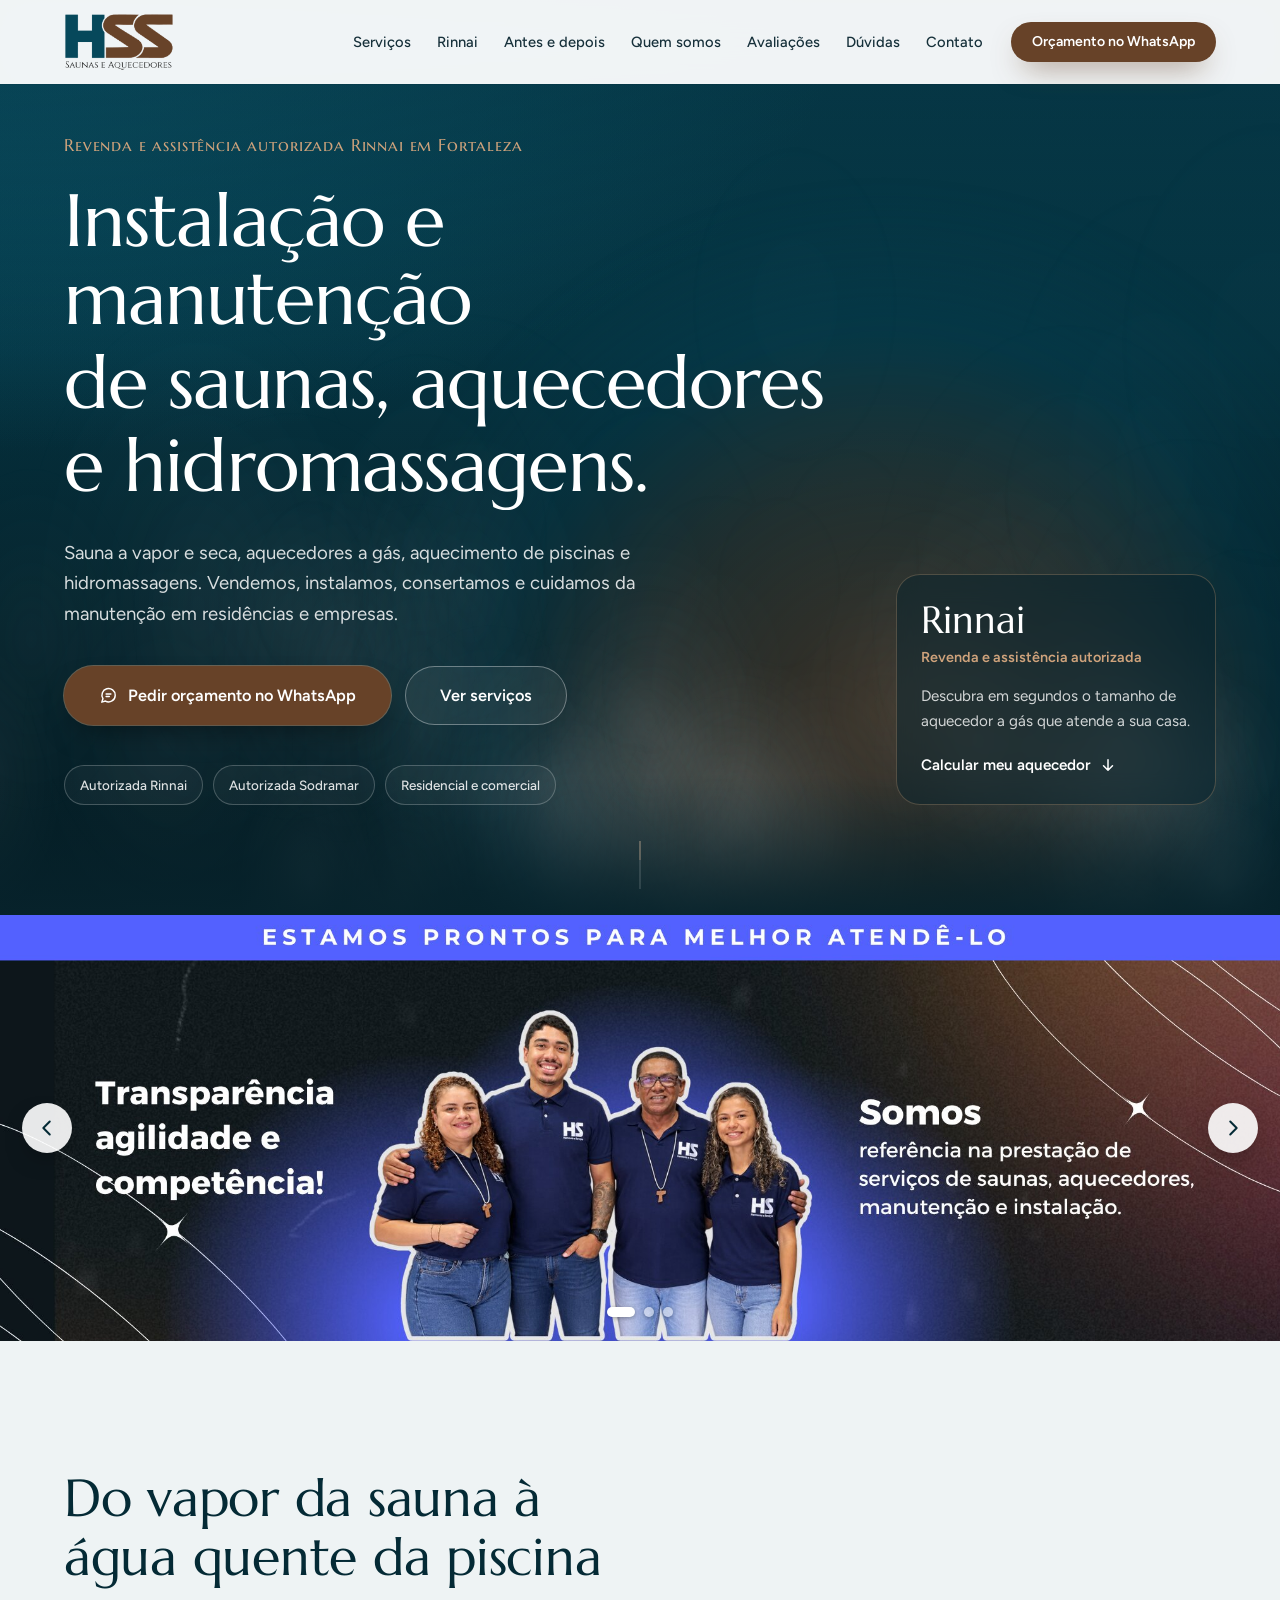
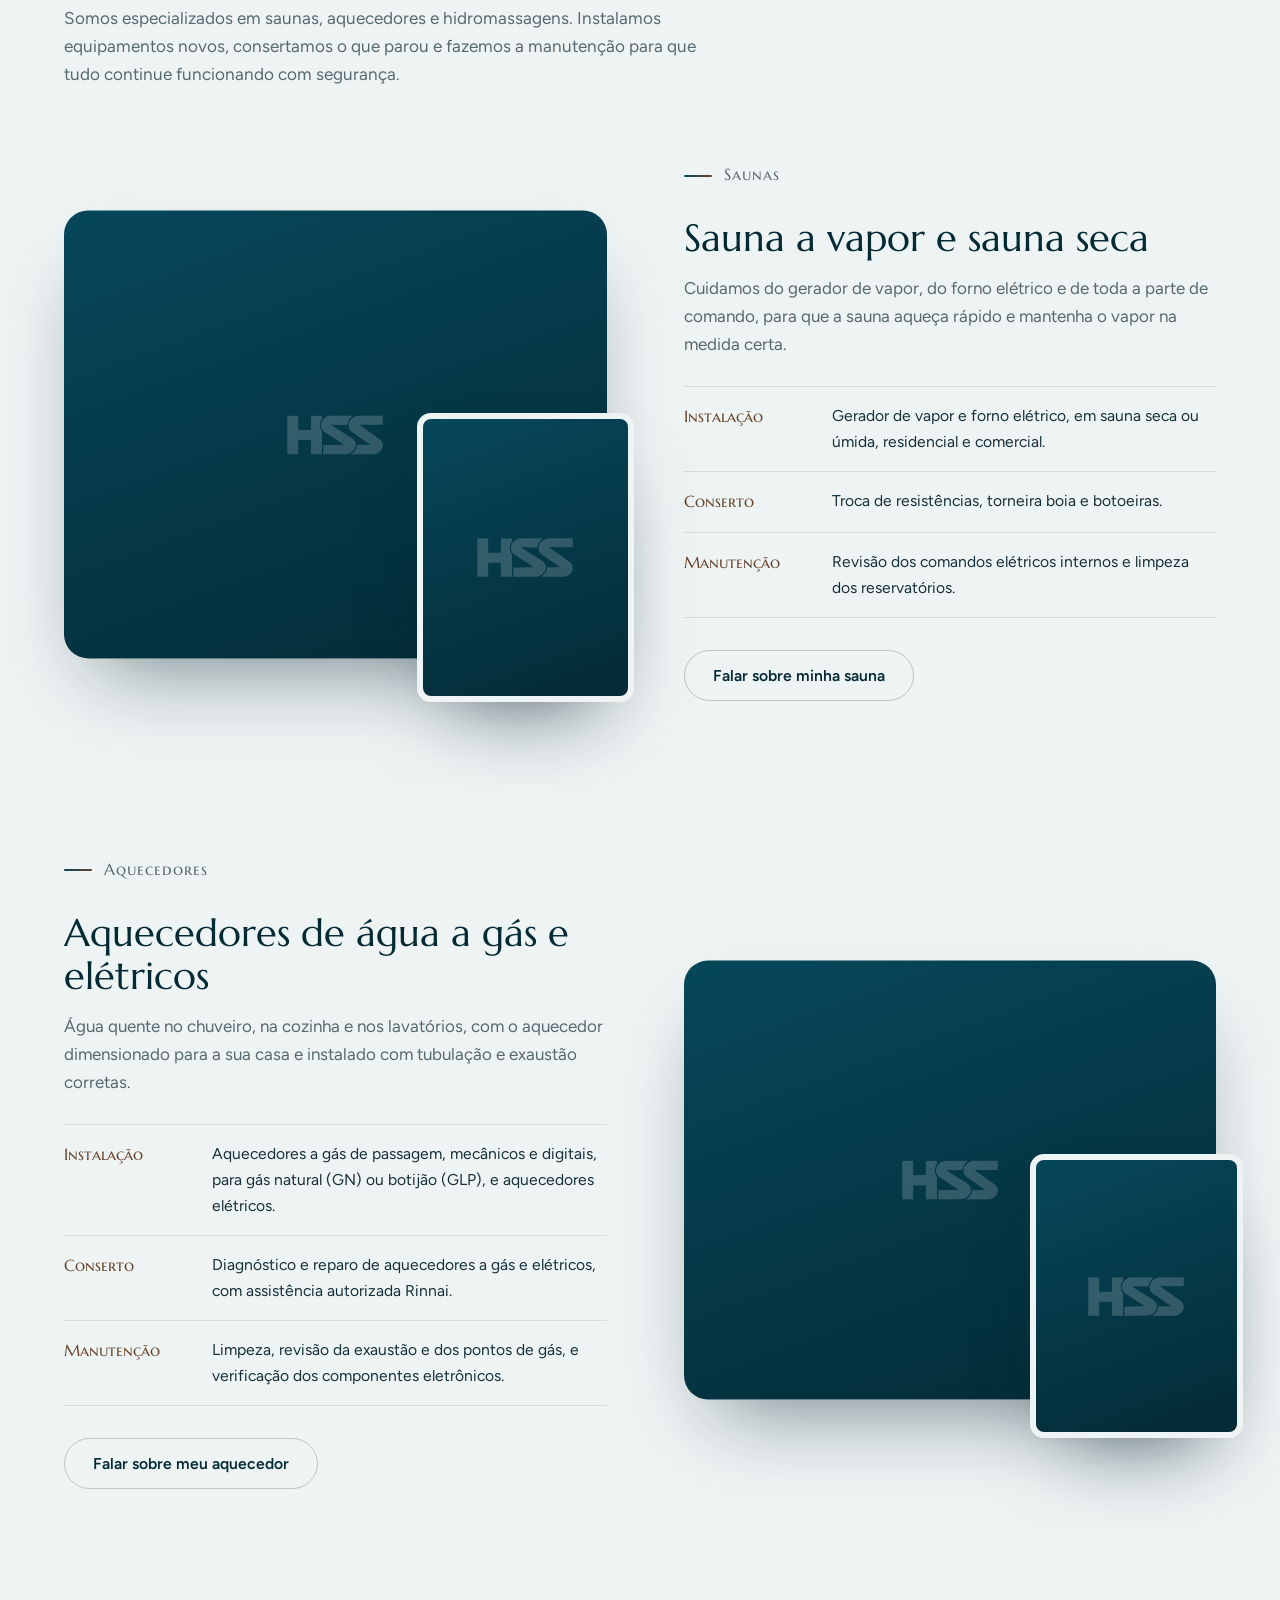
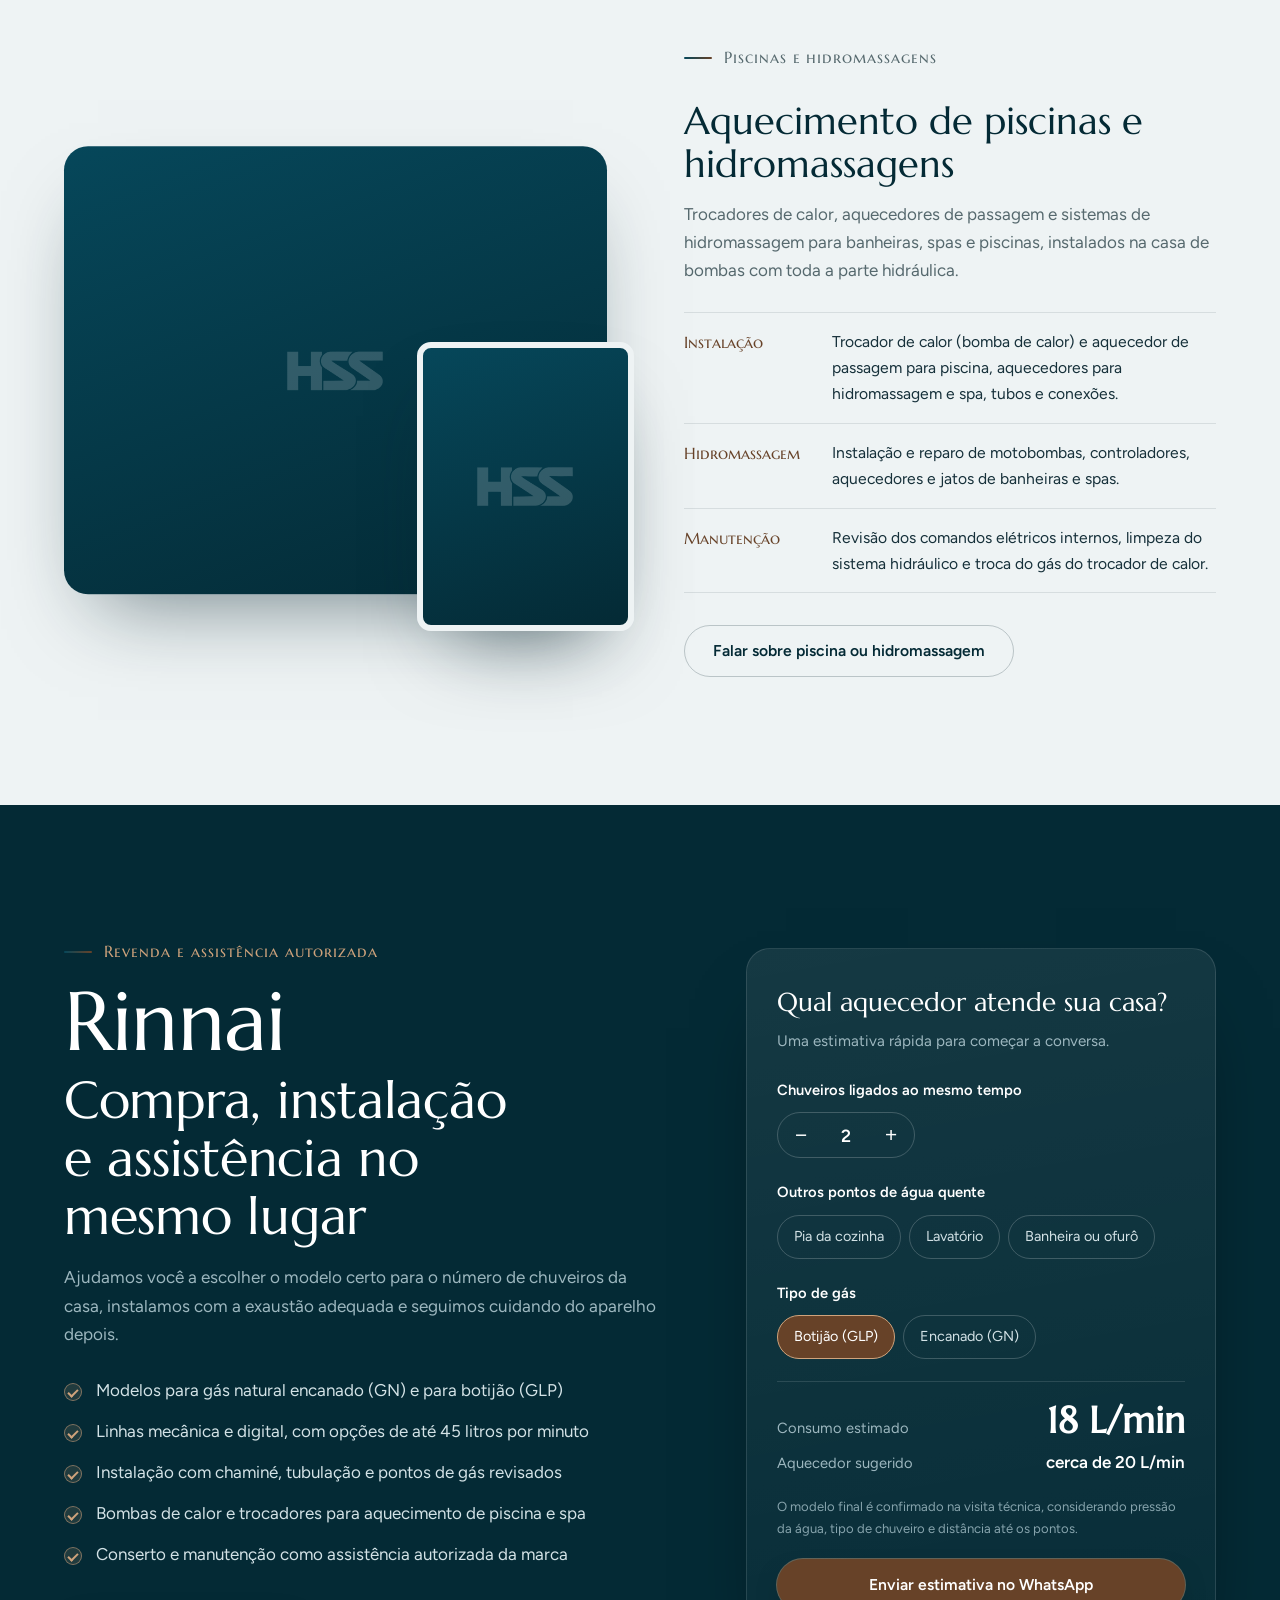
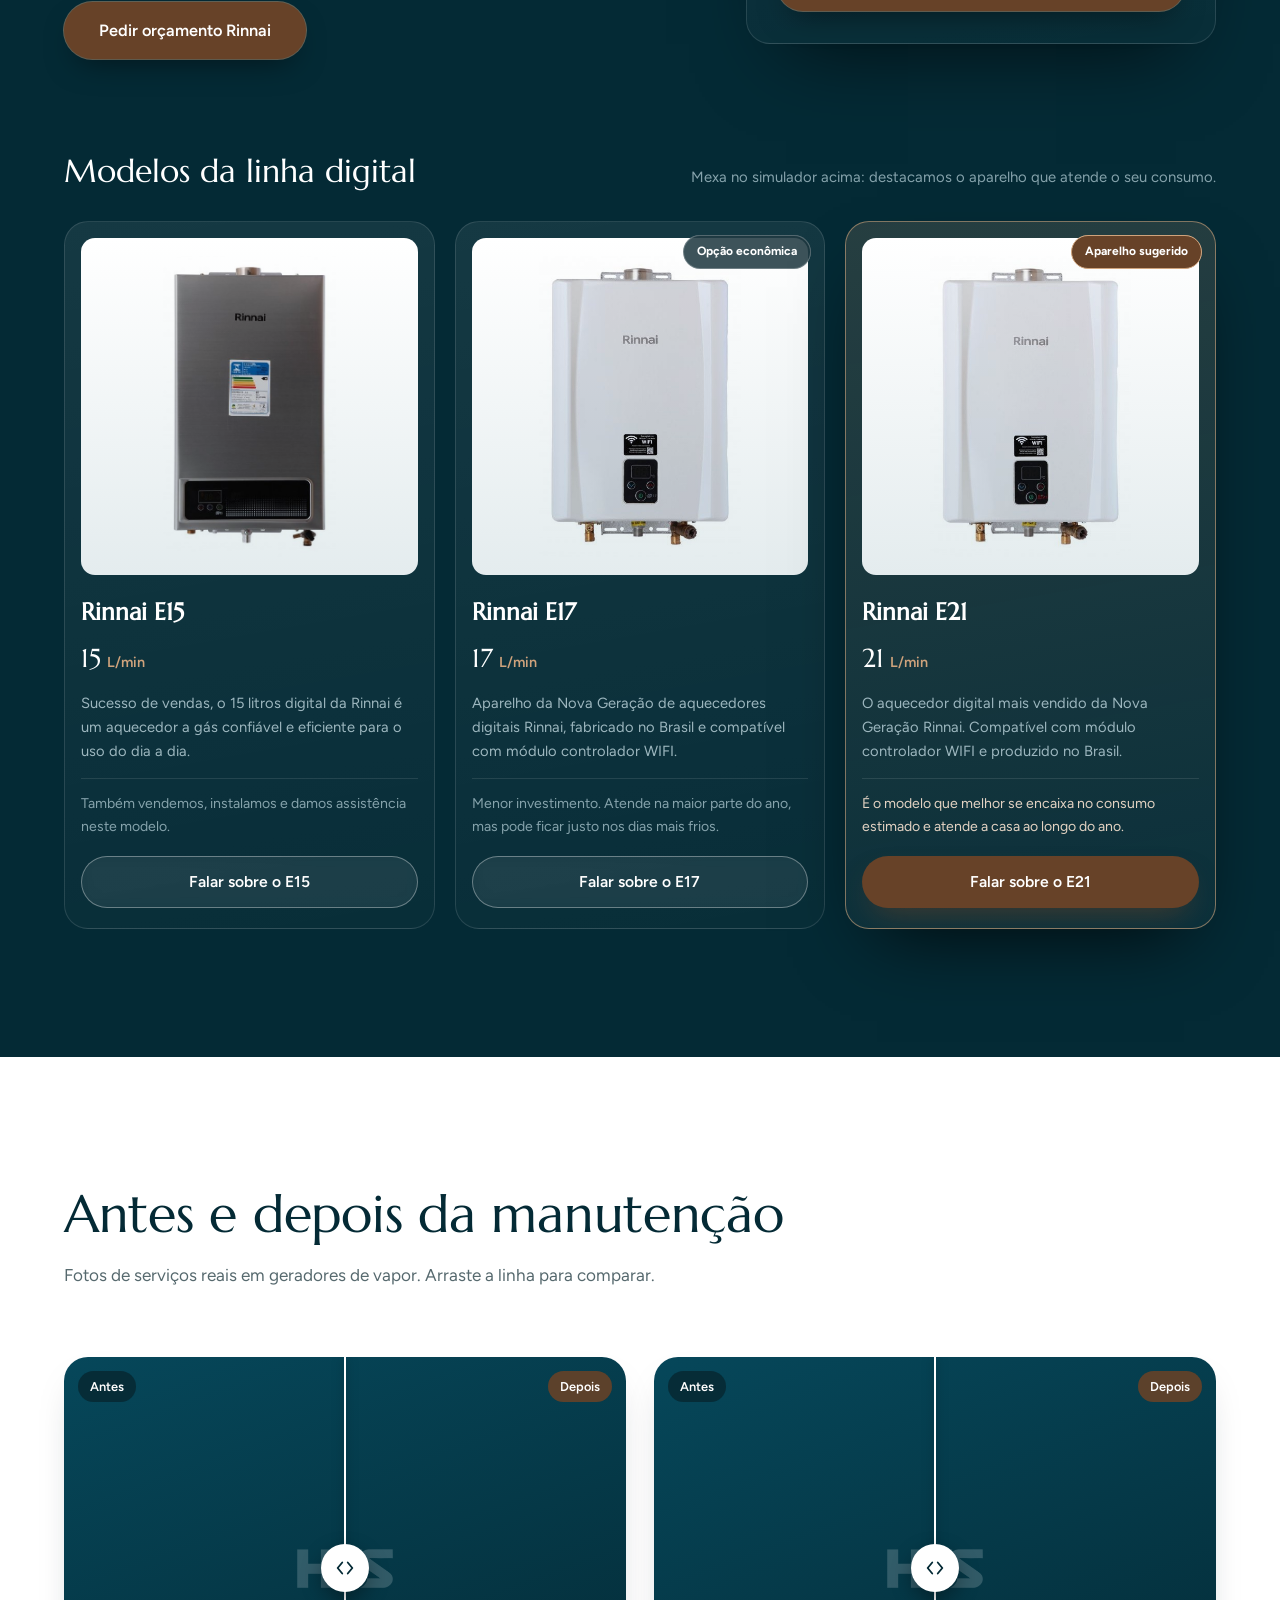
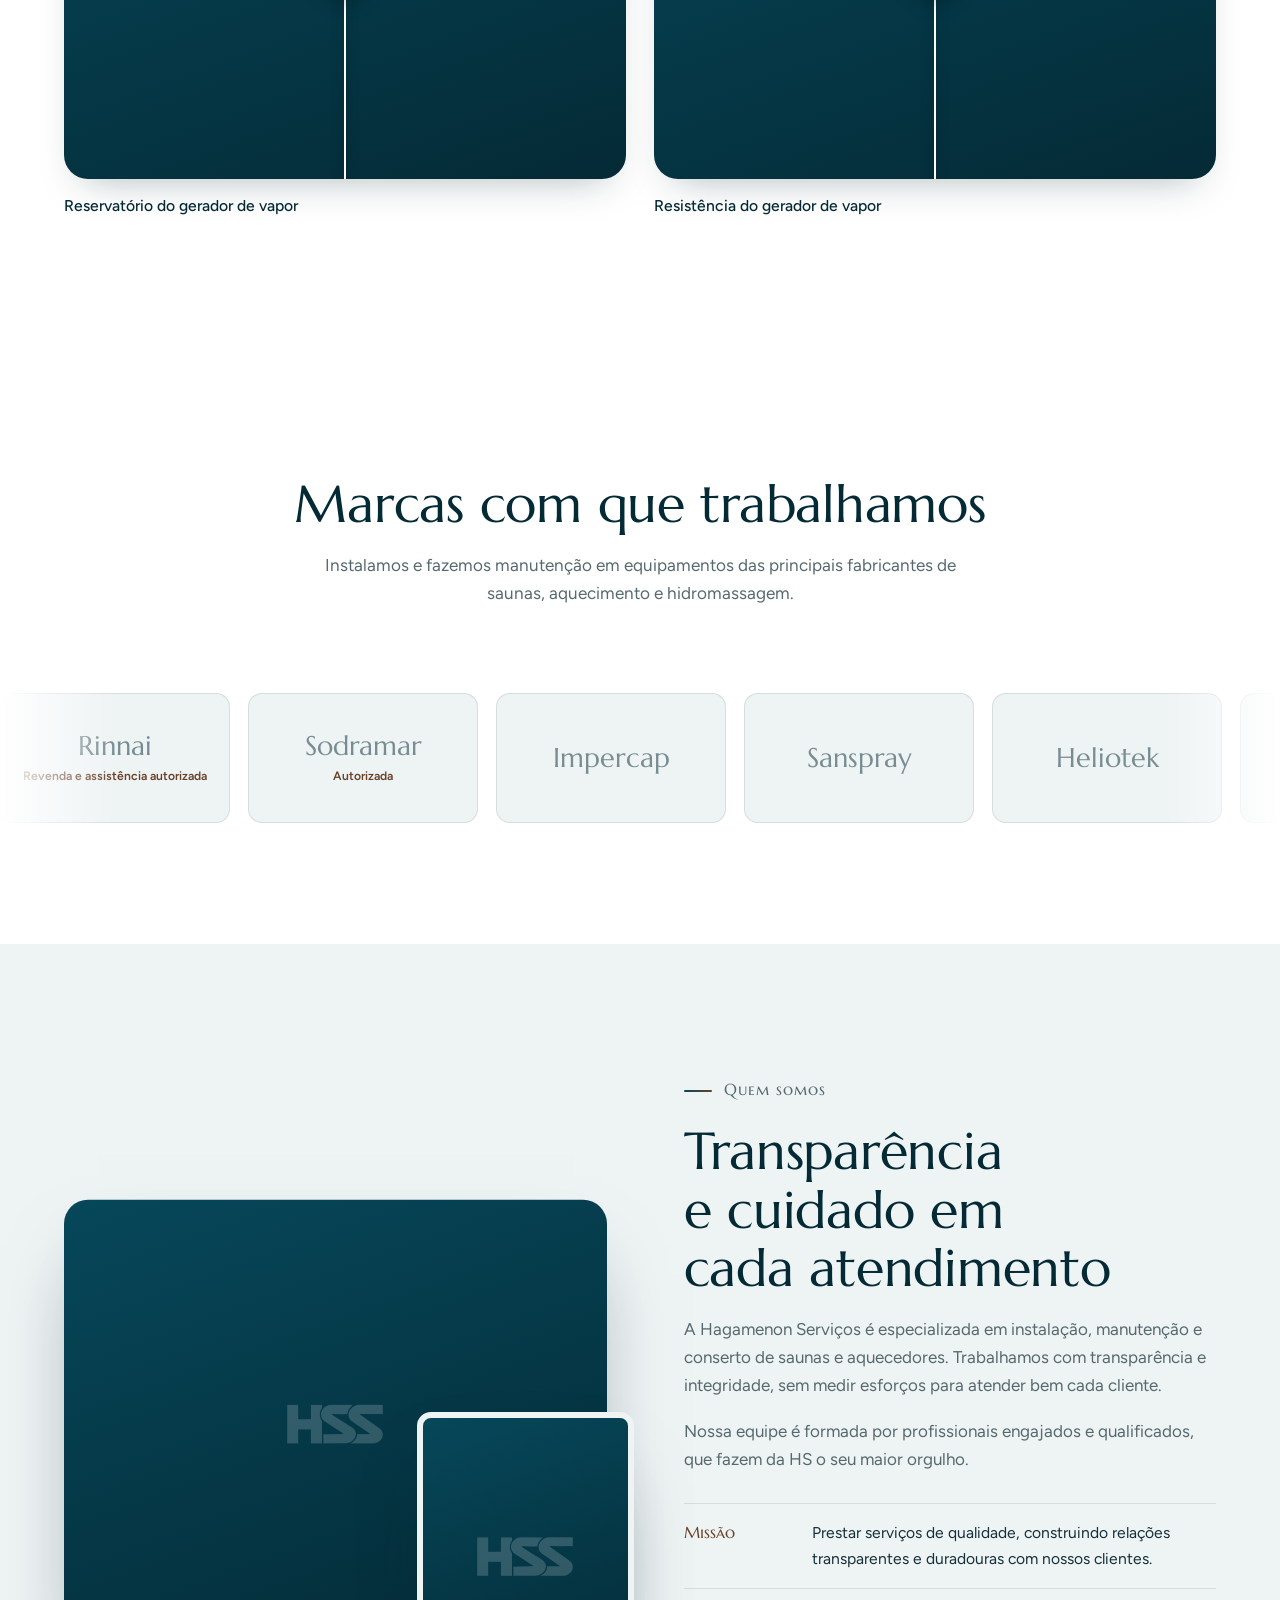
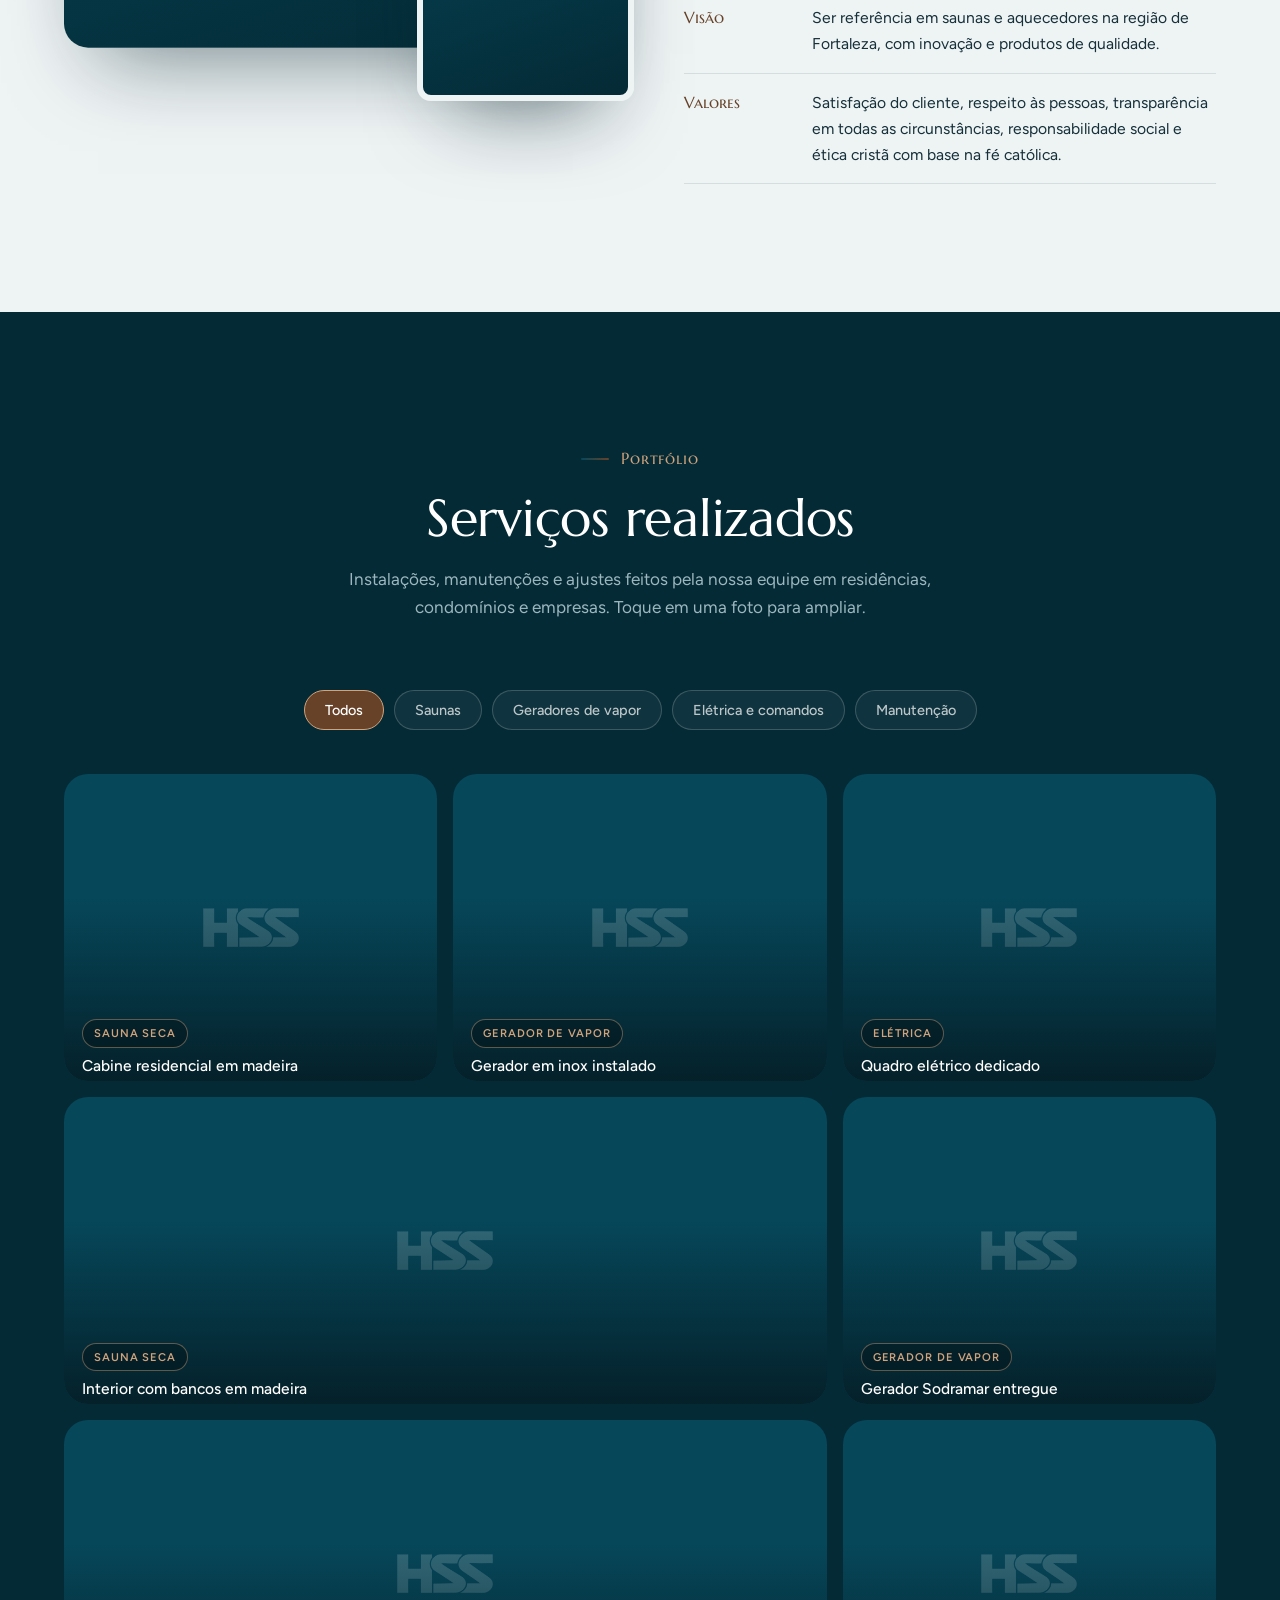
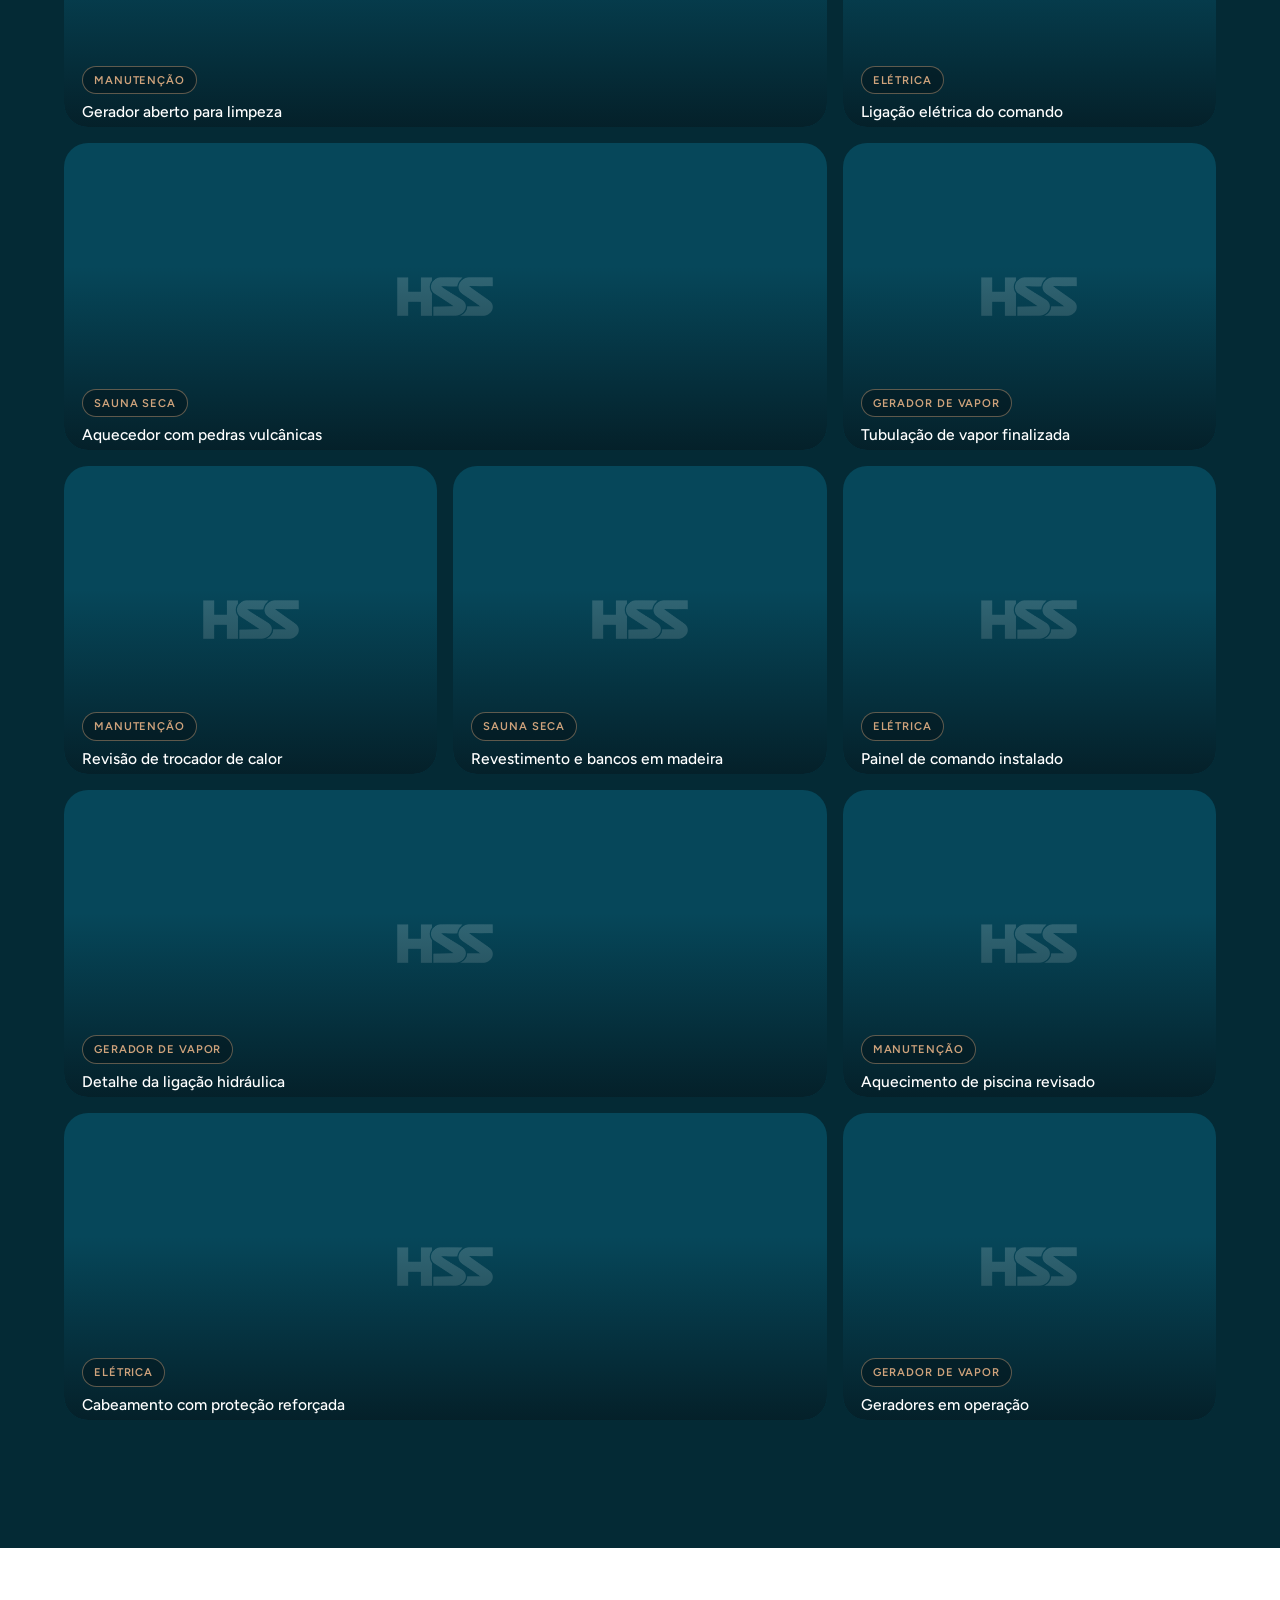
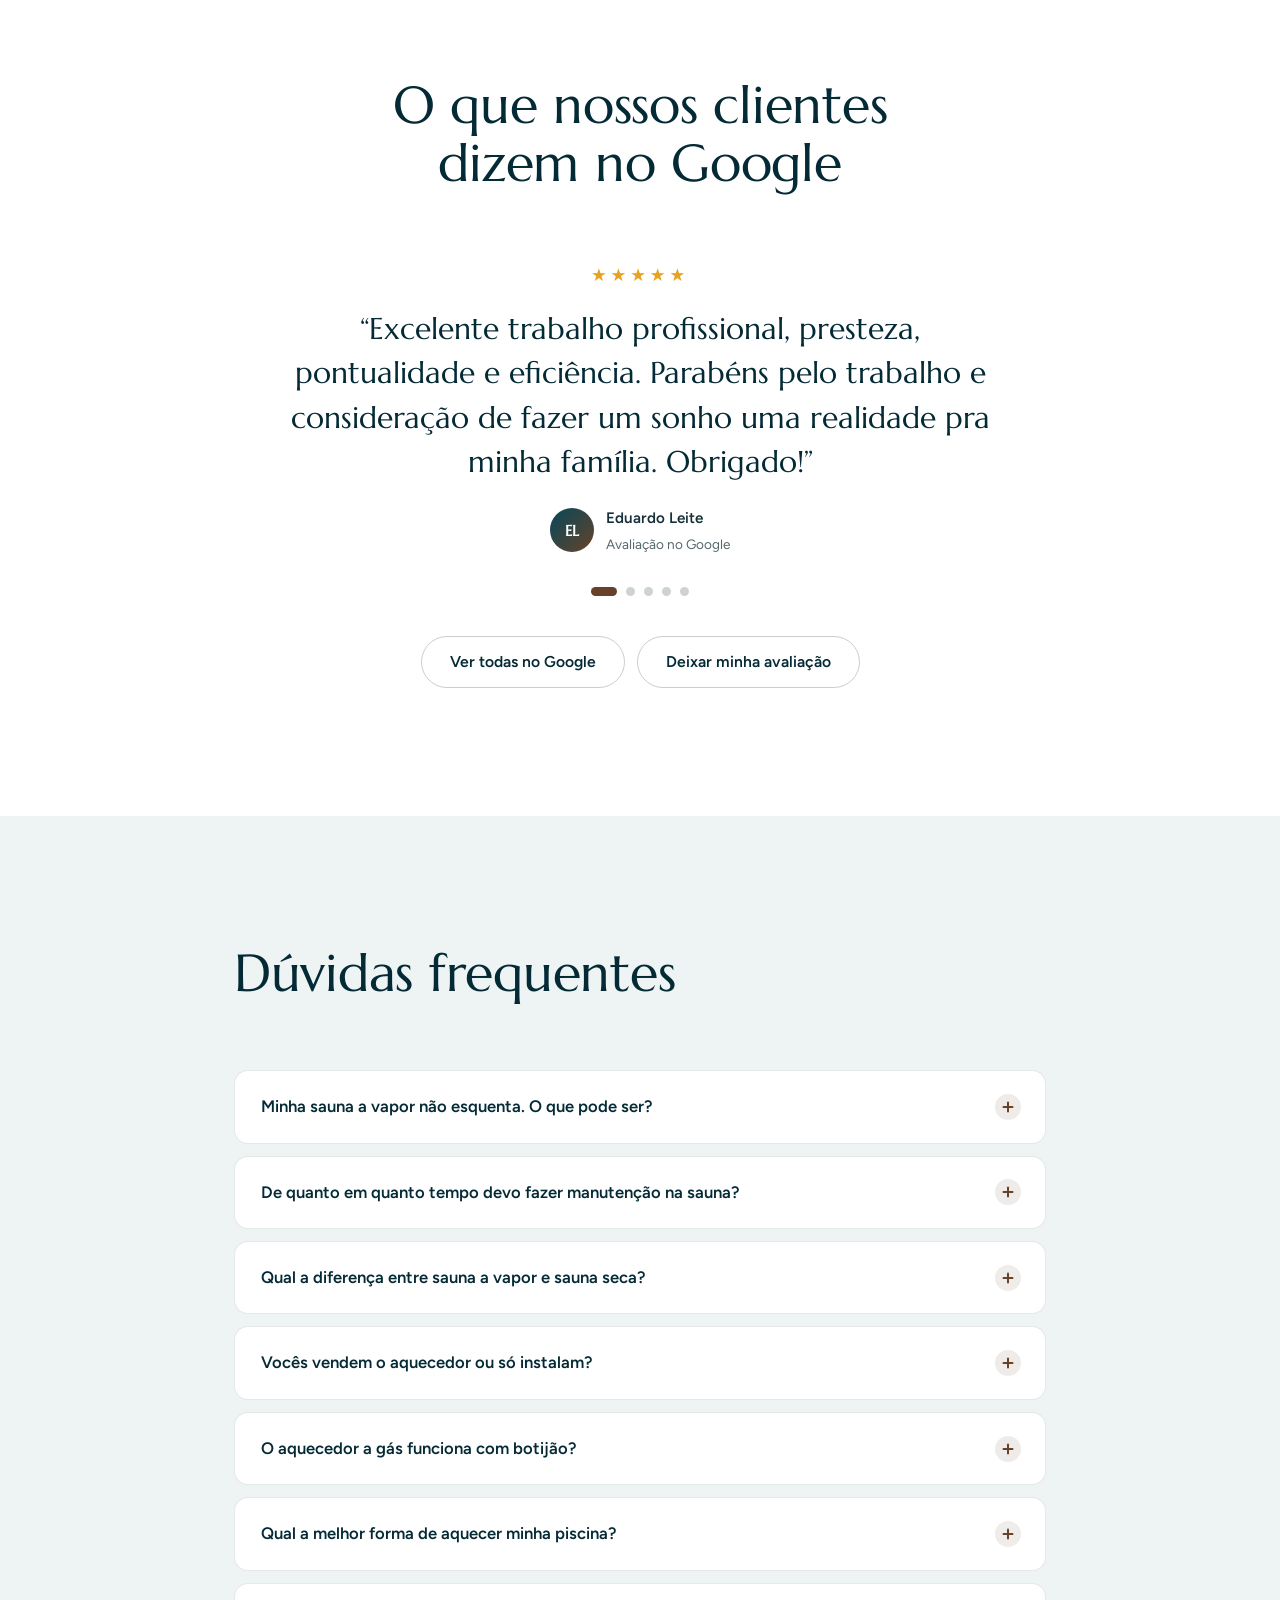
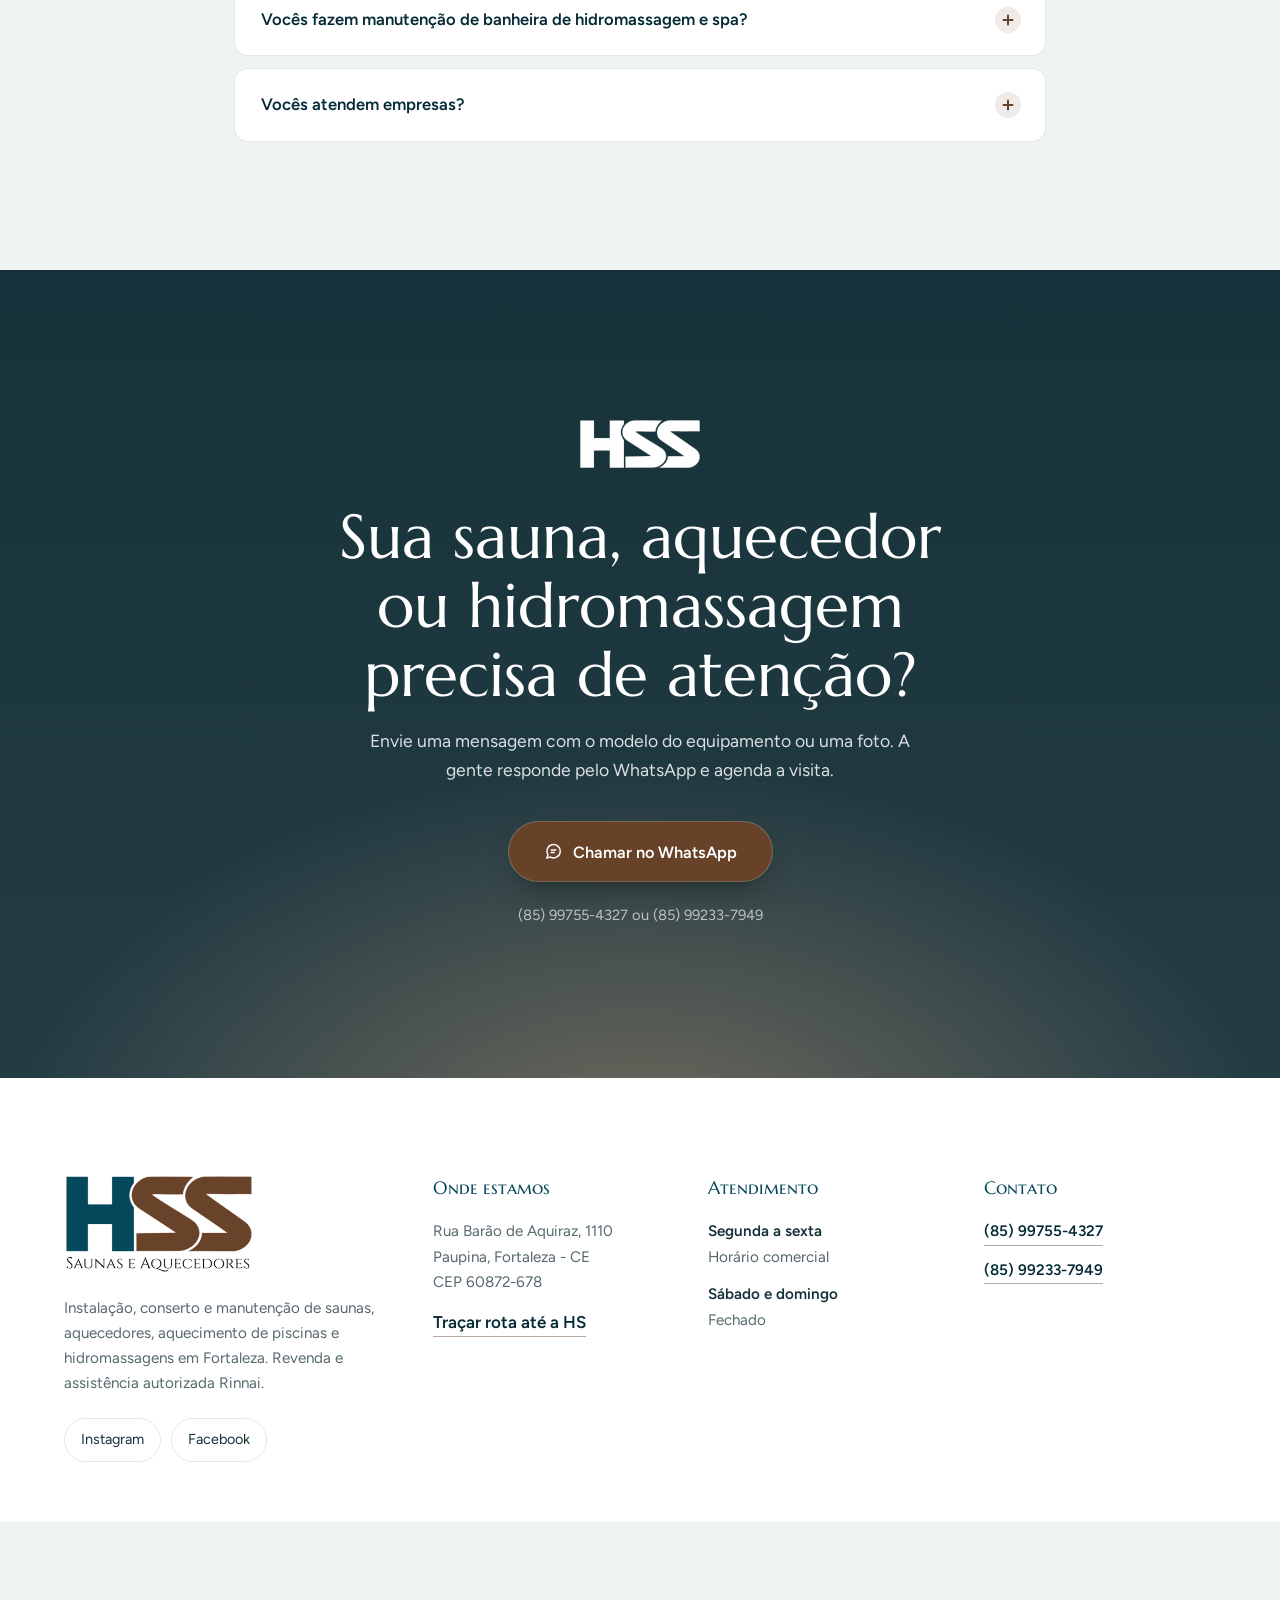
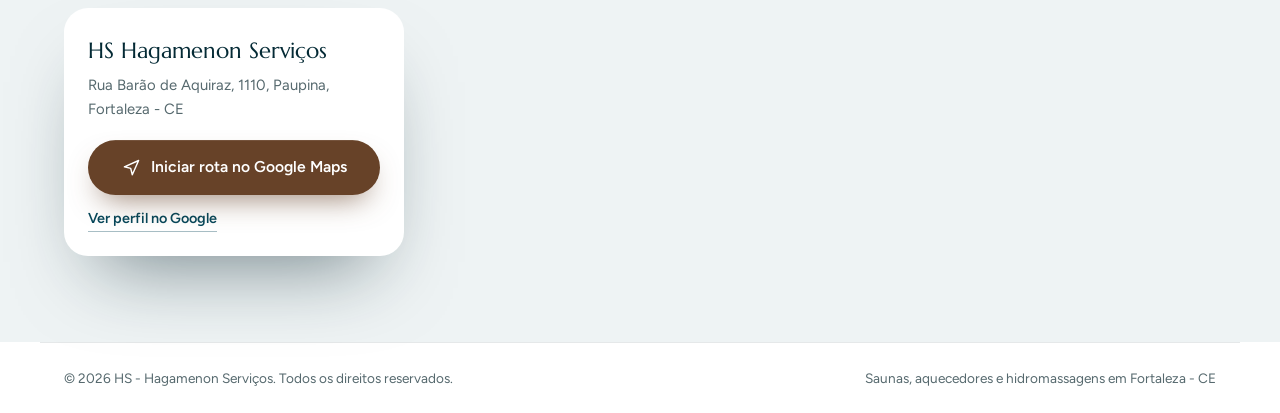
==== index.html @ aef5303b "Adiciona vitrine de modelos Rinnai ligada ao simulador Os três modelos da linha digital (E15, E17 e " ====
<!DOCTYPE html>
<html lang="pt-BR">
<head>
<meta charset="UTF-8">
<meta name="viewport" content="width=device-width, initial-scale=1">
<title>HS Hagamenon Serviços | Saunas, Aquecedores e Hidromassagens em Fortaleza</title>
<meta name="description" content="Instalação, conserto e manutenção de saunas, aquecedores a gás, aquecimento de piscinas e hidromassagens em Fortaleza. Revenda e assistência autorizada Rinnai e autorizada Sodramar.">
<meta name="theme-color" content="#06475A">
<meta property="og:type" content="website">
<meta property="og:title" content="HS Hagamenon Serviços | Saunas e Aquecedores">
<meta property="og:description" content="Saunas e aquecedores a gás em Fortaleza. Revenda e assistência autorizada Rinnai.">
<meta property="og:locale" content="pt_BR">
<link rel="icon" type="image/png" href="[data-uri]">
<link rel="preconnect" href="https://fonts.googleapis.com">
<link rel="preconnect" href="https://fonts.gstatic.com" crossorigin>
<link href="https://fonts.googleapis.com/css2?family=Figtree:wght@400;500;600;700&family=Marcellus&family=Marcellus+SC&display=swap" rel="stylesheet">
<style>:root{--mark:url("[data-uri]")}
:root{
  --ink:#042A35; --ink-2:#06475A; --teal:#06475A; --teal-lt:#8BC3D1;
  --wood:#674228; --wood-dk:#4A2F1C; --wood-lt:#CFA37C;
  --ember:#674228; --ember-dk:#4A2F1C;
  --fy:#06475A; --fo:#8BC3D1; --fr:#674228;
  --vapor:#EEF3F4; --paper:#FFFFFF; --text:#16303A; --muted:#56696E;
  --line:rgba(7,35,44,.1);
  --font-display:'Marcellus', Georgia, 'Times New Roman', serif;
  --font-sc:'Marcellus SC', 'Marcellus', Georgia, serif;
  --font-ui:'Figtree', system-ui, -apple-system, 'Segoe UI', sans-serif;
  --wrap:1200px; --r:14px; --r-lg:24px;
  --shadow:0 18px 40px -20px rgba(7,35,44,.35);
  --shadow-lg:0 40px 80px -34px rgba(7,35,44,.55);
  --ease:cubic-bezier(.16,.84,.44,1); --ease-out:cubic-bezier(.22,1,.36,1);
  --header-h:84px;
}
*,*::before,*::after{box-sizing:border-box}
html{scroll-behavior:smooth;scroll-padding-top:calc(var(--header-h) + 8px);-webkit-text-size-adjust:100%}
body{margin:0;font-family:var(--font-ui);font-size:17px;line-height:1.65;color:var(--text);background:var(--vapor);overflow-x:hidden}
body.is-locked{overflow:hidden}
img{max-width:100%;display:block}
a{color:inherit;text-decoration:none}
ul,ol{margin:0;padding:0;list-style:none}
h1,h2,h3{font-weight:400;margin:0}
::selection{background:var(--ember);color:#fff}
:focus-visible{outline:2px solid var(--wood-lt);outline-offset:3px;border-radius:4px}
.sr-only{position:absolute;width:1px;height:1px;overflow:hidden;clip:rect(0 0 0 0);white-space:nowrap}

.wrap{width:100%;max-width:var(--wrap);margin-inline:auto;padding-inline:24px}
.section{position:relative;padding:clamp(80px,10vw,136px) 0;overflow:hidden}
.section--paper{background:var(--paper)}
.section--dark{background:var(--ink);color:#C9DADF}
.section--wood{background:radial-gradient(90% 80% at 85% 0%,rgba(211,158,110,.22),transparent 60%),linear-gradient(160deg,#4A2E1C 0%,var(--wood-dk) 100%);color:#EBDDCF}

/* ---------- type ---------- */
.label{display:inline-flex;align-items:center;gap:12px;margin:0 0 16px;font-family:var(--font-sc);font-size:1.02rem;letter-spacing:.06em;color:var(--ember)}
.label::before{content:"";width:28px;height:2px;border-radius:2px;background:linear-gradient(90deg,var(--teal),var(--wood))}
.section--dark .label,.section--wood .label{color:var(--wood-lt)}
.title{font-family:var(--font-display);font-size:clamp(2rem,4.3vw,3.25rem);line-height:1.12;letter-spacing:-.005em;color:var(--ink);margin:0 0 18px;text-wrap:balance}
.section--dark .title,.section--wood .title{color:#fff}
.lead{font-size:1.07rem;color:var(--muted);max-width:60ch;margin:0}
.section--dark .lead{color:#9DB7BF}
.section--wood .lead{color:#D8C3AE}
.head{max-width:720px;margin-bottom:clamp(44px,6vw,68px)}
.head--center{text-align:center;margin-inline:auto}
.head--center .lead{margin-inline:auto}

/* ---------- buttons ---------- */
.btn{position:relative;display:inline-flex;align-items:center;justify-content:center;gap:10px;font:600 .98rem/1 var(--font-ui);padding:17px 28px;border-radius:100px;border:1px solid transparent;cursor:pointer;overflow:hidden;isolation:isolate;white-space:nowrap;transition:transform .45s var(--ease-out),box-shadow .45s var(--ease-out),background .35s,border-color .35s,color .35s}
.btn svg{width:19px;height:19px;flex:none;fill:none;stroke:currentColor;stroke-width:1.8;stroke-linecap:round;stroke-linejoin:round}
.btn:hover{transform:translateY(-3px)}
.btn:active{transform:translateY(-1px)}
.btn--ember{color:#fff;background:var(--ember);box-shadow:0 14px 30px -12px rgba(103,66,40,.7)}
.btn--ember:hover{background:var(--ember-dk);box-shadow:0 20px 40px -14px rgba(103,66,40,.8)}
.btn--ember::before{content:"";position:absolute;top:0;left:-120%;width:60%;height:100%;z-index:-1;background:linear-gradient(100deg,transparent,rgba(255,255,255,.28),transparent);transform:skewX(-20deg);transition:left .8s var(--ease-out)}
.btn--ember:hover::before{left:130%}
.btn--light{color:var(--ink);background:#fff}
.btn--light:hover{background:var(--wood-lt);color:var(--ink)}
.section--dark .btn--ember,.hero .btn--ember,.cta .btn--ember,.calc .btn--ember{box-shadow:0 0 0 1px rgba(207,163,124,.45),0 14px 30px -12px rgba(0,0,0,.5)}
.btn--glass{color:#fff;border-color:rgba(255,255,255,.35);background:rgba(255,255,255,.06);backdrop-filter:blur(8px)}
.btn--glass:hover{border-color:#fff;background:rgba(255,255,255,.14)}
.btn--line{color:var(--ink);border-color:rgba(7,35,44,.22);background:transparent}
.btn--line:hover{border-color:var(--ember);color:var(--ember)}
.btn--sm{padding:12px 20px;font-size:.88rem}
.btn--lg{padding:19px 34px;font-size:1.02rem}

/* ---------- preloader ---------- */
.preloader{position:fixed;inset:0;z-index:9999;display:grid;place-items:center;align-content:center;gap:18px;background:radial-gradient(90% 70% at 50% 40%,#0A5C73,var(--teal) 45%,var(--ink));transition:opacity .7s var(--ease),visibility .7s}
.preloader.is-done{opacity:0;visibility:hidden}
.preloader__hss{width:min(220px,52vw);clip-path:inset(0 100% 0 0);animation:hssWipe 1.05s .1s var(--ease-out) forwards}
@keyframes hssWipe{0%{clip-path:inset(0 100% 0 0);transform:translateY(8px)}100%{clip-path:inset(0 0 0 0);transform:none}}
.preloader__tag{width:min(216px,51vw);opacity:0;animation:fadeIn .8s .8s var(--ease-out) forwards}
.preloader__bar{width:120px;height:2px;margin-top:6px;background:rgba(255,255,255,.18);position:relative;overflow:hidden;border-radius:2px}
.preloader__bar::after{content:"";position:absolute;inset:0;background:#fff;transform:scaleX(0);transform-origin:left;animation:preBar 1.3s .2s var(--ease-out) forwards}
@keyframes preBar{to{transform:scaleX(1)}}
.scroll-progress{position:fixed;top:0;left:0;height:3px;width:100%;z-index:1000;background:linear-gradient(90deg,var(--teal),var(--wood));transform:scaleX(0);transform-origin:left}

/* ---------- header ---------- */
.header{position:fixed;top:0;left:0;right:0;z-index:900;background:rgba(255,255,255,.94);backdrop-filter:saturate(180%) blur(18px);-webkit-backdrop-filter:saturate(180%) blur(18px);box-shadow:0 1px 0 var(--line);transition:box-shadow .5s}
.header__inner{max-width:var(--wrap);margin-inline:auto;padding:0 24px;height:var(--header-h);display:flex;align-items:center;gap:28px;transition:height .4s var(--ease)}
.header.is-stuck{box-shadow:0 1px 0 var(--line),0 12px 30px -24px rgba(4,42,53,.6)}
.header.is-stuck .header__inner{height:70px}
.brand{display:block;margin-right:auto;height:58px;transition:height .4s var(--ease)}
.brand img{height:100%;width:auto}
.header.is-stuck .brand{height:48px}
.nav{display:flex;align-items:center;gap:26px}
.nav a{position:relative;font-size:.92rem;font-weight:500;color:var(--text);padding:6px 0;transition:color .35s}
.nav a::after{content:"";position:absolute;left:0;bottom:0;width:100%;height:2px;border-radius:2px;background:var(--wood);transform:scaleX(0);transform-origin:right;transition:transform .45s var(--ease-out)}
.nav a:hover::after,.nav a.is-active::after{transform:scaleX(1);transform-origin:left}
.nav a:hover,.nav a.is-active{color:var(--wood)}
.burger{display:none;flex-direction:column;justify-content:center;gap:5px;width:44px;height:44px;border:0;background:transparent;cursor:pointer;padding:0}
.burger span{display:block;height:2px;width:24px;background:var(--ink);margin-inline:auto;border-radius:2px;transition:transform .45s var(--ease-out),opacity .3s,background .4s}
.burger.is-open span:nth-child(1){transform:translateY(7px) rotate(45deg)}
.burger.is-open span:nth-child(2){opacity:0}
.burger.is-open span:nth-child(3){transform:translateY(-7px) rotate(-45deg)}

/* ---------- hero ---------- */
.hero{position:relative;min-height:100svh;display:flex;align-items:center;padding:calc(var(--header-h) + 48px) 0 110px;overflow:hidden;isolation:isolate;background:radial-gradient(120% 90% at 0% 0%,#0A5C73 0%,transparent 55%),linear-gradient(180deg,#06475A 0%,var(--ink) 75%)}
.hero__video{position:absolute;inset:0;z-index:-4;width:100%;height:100%;object-fit:cover;object-position:50% 62%}
.hero__video-overlay{position:absolute;inset:0;z-index:-3;background:linear-gradient(180deg,rgba(5,29,37,.4) 0%,rgba(5,29,37,.2) 38%,rgba(4,20,26,.68) 100%),radial-gradient(120% 90% at 0% 0%,rgba(10,92,115,.3) 0%,transparent 55%)}
@media (max-width:640px){.hero__video{display:none}}
@media (prefers-reduced-motion:reduce){.hero__video{display:none}}
.hero__ember{position:absolute;z-index:-2;right:-12%;bottom:-38%;width:min(1100px,110vw);aspect-ratio:1;border-radius:50%;background:radial-gradient(circle,rgba(103,66,40,.55) 0%,rgba(103,66,40,.28) 30%,rgba(6,71,90,.2) 50%,transparent 68%);filter:blur(10px);animation:breathe 7s ease-in-out infinite alternate}
@keyframes breathe{from{opacity:.75;transform:scale(.96)}to{opacity:1;transform:scale(1.04)}}
.hero__steam{position:absolute;inset:0;z-index:-1;width:100%;height:100%}
.hero__fade{position:absolute;left:0;right:0;bottom:0;height:140px;z-index:-1;background:linear-gradient(180deg,transparent,rgba(7,35,44,.9))}
.hero__content>*{min-width:0}
.hero__content{position:relative;z-index:2;width:100%;max-width:var(--wrap);margin-inline:auto;padding-inline:24px;color:#fff;display:grid;grid-template-columns:minmax(0,1fr) 320px;gap:48px;align-items:end}
.hero__kicker{font-family:var(--font-sc);font-size:1.05rem;letter-spacing:.05em;color:var(--wood-lt);margin:0 0 22px}
.hero__title{font-family:var(--font-display);font-size:clamp(2.35rem,5.8vw,5rem);line-height:1.06;letter-spacing:-.012em;margin:0 0 28px}
.hero__title .line{display:block;overflow:hidden;padding-bottom:.06em}
.hero__title .line>span{display:block;transform:translateY(108%);animation:lineUp 1.15s var(--ease-out) forwards}
.hero__title .line:nth-child(1)>span{animation-delay:.25s}
.hero__title .line:nth-child(2)>span{animation-delay:.4s}
.hero__title .line:nth-child(3)>span{animation-delay:.55s}
@keyframes lineUp{to{transform:translateY(0)}}
.hero__sub{font-size:clamp(1.02rem,1.5vw,1.16rem);color:rgba(255,255,255,.84);max-width:54ch;margin:0 0 36px}
.hero__actions{display:flex;flex-wrap:wrap;gap:14px;margin-bottom:40px}
.hero__badges{display:flex;flex-wrap:wrap;gap:10px}
.hero__badges span{font-size:.84rem;font-weight:500;padding:8px 15px;border-radius:100px;border:1px solid rgba(255,255,255,.22);color:rgba(255,255,255,.86);background:rgba(255,255,255,.04);backdrop-filter:blur(6px)}
.hero__card{display:block;padding:26px 24px;border-radius:var(--r-lg);background:rgba(7,35,44,.5);border:1px solid rgba(207,163,124,.3);backdrop-filter:blur(14px);-webkit-backdrop-filter:blur(14px);transition:transform .5s var(--ease-out),border-color .4s}
.hero__card:hover{transform:translateY(-6px);border-color:rgba(207,163,124,.7)}
.hero__card-brand{font-family:var(--font-display);font-size:2.2rem;line-height:1;color:#fff;margin:0 0 6px}
.hero__card-tag{font-size:.86rem;color:var(--wood-lt);margin:0 0 14px;font-weight:500}
.hero__card p{margin:0 0 16px;font-size:.95rem;color:rgba(255,255,255,.8)}
.hero__card .hero__card-brand{font-family:var(--font-display);font-size:2.4rem;line-height:1;color:#fff;margin:0 0 6px}
.hero__card .hero__card-tag{font-size:.9rem;color:var(--wood-lt);margin:0 0 14px;font-weight:600}
.hero__card-link{display:inline-flex;align-items:center;gap:8px;font-weight:600;font-size:.95rem;color:#fff}
.hero__card-link svg{width:18px;height:18px;fill:none;stroke:currentColor;stroke-width:2;stroke-linecap:round;stroke-linejoin:round;transition:transform .4s var(--ease-out)}
.hero__card:hover .hero__card-link svg{transform:translateY(3px)}
.hero__scroll{position:absolute;left:50%;bottom:26px;transform:translateX(-50%);z-index:3;display:flex;flex-direction:column;align-items:center;gap:8px;color:rgba(255,255,255,.6);font-size:.78rem;animation:fadeIn 1s 1.6s var(--ease-out) both}
.hero__scroll-line{width:1px;height:48px;background:rgba(255,255,255,.25);position:relative;overflow:hidden}
.hero__scroll-line::after{content:"";position:absolute;top:0;left:0;width:100%;height:40%;background:var(--wood-lt);animation:drop 1.9s var(--ease) infinite}
@keyframes drop{0%{transform:translateY(-100%)}60%,100%{transform:translateY(250%)}}
@keyframes fadeIn{from{opacity:0}to{opacity:1}}
.reveal-up{opacity:0;transform:translateY(22px);animation:revealUp .95s var(--ease-out) forwards;animation-delay:var(--d,0s)}
@keyframes revealUp{to{opacity:1;transform:none}}

/* ---------- media frames + image fallback ---------- */
.ph{position:relative;background:linear-gradient(160deg,var(--ink-2),var(--ink))}
.ph::before{content:"";position:absolute;inset:0;background:var(--mark) center/96px auto no-repeat;opacity:0;transition:opacity .3s}
.ph.is-missing::before{opacity:.18}
.ph.is-missing img{opacity:0}
.frame{position:relative;border-radius:var(--r-lg);overflow:hidden;box-shadow:var(--shadow-lg)}
.frame img{width:100%;height:100%;object-fit:cover;transition:transform 1.1s var(--ease-out)}
.frame:hover img{transform:scale(1.04)}
.frame--main{aspect-ratio:4/3.3}
.frame--float{position:absolute;right:-5%;bottom:-11%;width:40%;aspect-ratio:3/4;border:6px solid var(--vapor);border-radius:var(--r)}
.section--paper .frame--float{border-color:var(--paper)}

/* ---------- services ---------- */
.service{display:grid;grid-template-columns:1.02fr 1fr;gap:clamp(40px,6vw,88px);align-items:center}
.service+.service{margin-top:clamp(110px,12vw,150px)}
.service--reverse .service__media{order:2}
.service__media{position:relative}
.service__name{font-family:var(--font-display);font-size:clamp(1.7rem,3vw,2.35rem);line-height:1.15;color:var(--ink);margin:0 0 14px}
.service__text>p{margin:0 0 28px;color:var(--muted);max-width:52ch}
.tasks{margin:0 0 32px;border-top:1px solid var(--line)}
.tasks>div{display:grid;grid-template-columns:130px 1fr;gap:18px;padding:16px 0;border-bottom:1px solid var(--line)}
.tasks dt{font-family:var(--font-sc);font-size:1.02rem;color:var(--wood);padding-top:1px}
.tasks dd{margin:0;font-size:.98rem;color:var(--text)}

/* ---------- rinnai ---------- */
.rinnai{display:grid;grid-template-columns:1fr minmax(0,470px);gap:clamp(40px,6vw,84px);align-items:center}
.section--dark::before{content:"";position:absolute;left:-10%;bottom:-40%;width:760px;aspect-ratio:1;border-radius:50%;background:radial-gradient(circle,rgba(207,163,124,.16),transparent 65%);pointer-events:none}
.rinnai__word{font-family:var(--font-display);font-size:clamp(3.2rem,7vw,5.2rem);line-height:.95;color:#fff;margin:0 0 10px;letter-spacing:-.01em}
.ticks{display:grid;gap:13px;margin:28px 0 34px}
.ticks li{position:relative;padding-left:32px;color:#D3E2E6}
.ticks li::before{content:"";position:absolute;left:0;top:.42em;width:18px;height:18px;border-radius:50%;background:rgba(207,163,124,.14);border:1px solid rgba(207,163,124,.55)}
.ticks li::after{content:"";position:absolute;left:6px;top:.66em;width:6px;height:10px;border:solid var(--wood-lt);border-width:0 2px 2px 0;transform:rotate(45deg)}
.calc{position:relative;padding:32px 30px;border-radius:var(--r-lg);background:linear-gradient(170deg,rgba(255,255,255,.07),rgba(255,255,255,.02));border:1px solid rgba(255,255,255,.12);box-shadow:0 40px 80px -40px rgba(0,0,0,.7)}
.calc h3{font-family:var(--font-display);font-size:1.6rem;color:#fff;margin:0 0 6px}
.calc__intro{margin:0 0 24px;font-size:.95rem;color:#9DB7BF}
.calc fieldset{border:0;padding:0;margin:0 0 22px}
.calc legend{font-size:.92rem;font-weight:600;color:#fff;margin-bottom:10px;padding:0}
.stepper{display:inline-flex;align-items:center;border:1px solid rgba(255,255,255,.2);border-radius:100px;overflow:hidden}
.stepper button{width:46px;height:44px;border:0;background:transparent;color:#fff;font-size:1.3rem;cursor:pointer;transition:background .3s}
.stepper button:hover{background:rgba(255,255,255,.1)}
.stepper button:disabled{opacity:.35;cursor:default;background:transparent}
.stepper output{min-width:44px;text-align:center;font-weight:600;font-size:1.1rem;color:#fff}
.chips{display:flex;flex-wrap:wrap;gap:8px}
.chip{position:relative}
.chip input{position:absolute;opacity:0;inset:0;cursor:pointer;margin:0}
.chip span{display:block;padding:9px 16px;border-radius:100px;border:1px solid rgba(255,255,255,.2);font-size:.9rem;color:#D3E2E6;transition:background .3s,border-color .3s,color .3s}
.chip input:checked+span{background:var(--wood);border-color:var(--wood-lt);color:#fff}
.chip input:focus-visible+span{outline:2px solid var(--wood-lt);outline-offset:2px}
.chip:hover span{border-color:rgba(255,255,255,.5)}
.calc__result{margin:6px 0 20px;padding:20px 0 0;border-top:1px solid rgba(255,255,255,.12)}
.calc__row{display:flex;justify-content:space-between;align-items:baseline;gap:16px}
.calc__row+.calc__row{margin-top:8px}
.calc__row dt{font-size:.92rem;color:#9DB7BF}
.calc__row dd{margin:0;font-weight:600;color:#fff;text-align:right}
.calc__big{font-family:var(--font-display);font-size:2.3rem;line-height:1;font-weight:400;color:#fff}
.calc__note{font-size:.82rem;color:#86A3AC;margin:0 0 20px}
.calc .btn{width:100%}

/* ---------- modelos rinnai ---------- */
.models__head{display:flex;flex-wrap:wrap;align-items:baseline;justify-content:space-between;gap:10px 24px;margin:clamp(56px,7vw,86px) 0 24px}
.models__title{font-family:var(--font-display);font-size:clamp(1.5rem,2.6vw,2rem);color:#fff;margin:0}
.models__hint{margin:0;font-size:.93rem;color:#86A3AC}
.models{display:grid;grid-template-columns:repeat(3,1fr);gap:20px}
.model{position:relative;display:flex;flex-direction:column;padding:16px 16px 20px;border-radius:var(--r-lg);background:linear-gradient(170deg,rgba(255,255,255,.07),rgba(255,255,255,.02));border:1px solid rgba(255,255,255,.12);isolation:isolate;overflow:hidden;transition:transform .55s var(--ease-out),border-color .45s,box-shadow .55s var(--ease-out),background .45s}
.model__stage{position:relative;border-radius:var(--r);background:linear-gradient(180deg,#fff,#E4ECEE);aspect-ratio:1/1;overflow:hidden}
.model__stage img{position:absolute;inset:18px;width:calc(100% - 36px);height:calc(100% - 36px);object-fit:contain;mix-blend-mode:multiply;transition:transform .6s var(--ease-out)}
.model:hover .model__stage img{transform:translateY(-5px) scale(1.04)}
.model__badge{position:absolute;top:13px;right:13px;z-index:3;padding:6px 13px;border-radius:100px;font-size:.75rem;font-weight:700;background:rgba(7,35,44,.78);border:1px solid rgba(255,255,255,.25);color:#fff;backdrop-filter:blur(6px);-webkit-backdrop-filter:blur(6px);opacity:0;transform:translateY(-7px) scale(.96);transition:opacity .45s var(--ease-out),transform .45s var(--ease-out),background .45s,border-color .45s,color .45s}
.model.has-badge .model__badge{opacity:1;transform:none}
.model__name{font-family:var(--font-display);font-size:1.5rem;color:#fff;margin:18px 0 4px}
.model__flow{margin:0 0 12px;font-size:.9rem;color:var(--wood-lt);font-weight:600}
.model__flow strong{font-family:var(--font-display);font-size:1.6rem;font-weight:400;color:#fff;margin-right:3px}
.model__desc{margin:0 0 14px;font-size:.92rem;color:#9DB7BF}
.model__role{margin:0 0 18px;padding-top:13px;border-top:1px solid rgba(255,255,255,.1);font-size:.88rem;color:#86A3AC}
.model .btn{margin-top:auto;width:100%}
.model.is-suggested{border-color:rgba(207,163,124,.6);background:linear-gradient(170deg,rgba(207,163,124,.17),rgba(255,255,255,.03));box-shadow:0 34px 74px -32px rgba(0,0,0,.8);transform:translateY(-8px)}
.model.is-suggested .model__badge{background:var(--wood);border-color:var(--wood-lt)}
.model.is-suggested .model__role{color:#E3D3C3}
.model.is-best .model__badge{background:rgba(6,71,90,.88);border-color:rgba(139,195,209,.6);color:#CFE7EF}
.model.is-suggested .model__cta{background:var(--ember);border-color:transparent;color:#fff;box-shadow:0 14px 30px -12px rgba(103,66,40,.7)}
.model.is-suggested .model__cta:hover{background:var(--ember-dk)}
.model__sheen{position:absolute;inset:0;z-index:2;pointer-events:none;opacity:0;background:linear-gradient(105deg,transparent 36%,rgba(255,255,255,.2) 50%,transparent 64%)}
.model.is-flash .model__sheen{animation:sheen .95s var(--ease-out)}
@keyframes sheen{0%{opacity:0;transform:translateX(-115%)}22%{opacity:1}100%{opacity:0;transform:translateX(115%)}}
.models__note{margin:20px 0 0;padding:14px 18px;border-radius:var(--r);background:rgba(207,163,124,.1);border:1px solid rgba(207,163,124,.3);color:#E6D6C6;font-size:.92rem}

/* ---------- before/after ---------- */
.ba-grid{display:grid;grid-template-columns:1fr 1fr;gap:28px}
.ba{margin:0}
.ba__stage{position:relative;aspect-ratio:4/3;border-radius:var(--r-lg);overflow:hidden;box-shadow:var(--shadow);--pos:50%;user-select:none;touch-action:pan-y}
.ba__stage img{position:absolute;inset:0;width:100%;height:100%;object-fit:cover}
.ba__before{clip-path:inset(0 calc(100% - var(--pos)) 0 0)}
.ba__line{position:absolute;top:0;bottom:0;left:var(--pos);width:2px;margin-left:-1px;background:#fff;box-shadow:0 0 12px rgba(0,0,0,.4);pointer-events:none}
.ba__knob{position:absolute;top:50%;left:var(--pos);width:48px;height:48px;margin:-24px 0 0 -24px;border-radius:50%;background:#fff;display:grid;place-items:center;box-shadow:0 8px 20px rgba(0,0,0,.35);pointer-events:none;transition:transform .3s var(--ease-out)}
.ba__knob svg{width:22px;height:22px;fill:none;stroke:var(--ink);stroke-width:2;stroke-linecap:round;stroke-linejoin:round}
.ba__stage:hover .ba__knob{transform:scale(1.08)}
.ba__stage:focus-within{outline:2px solid var(--wood-lt);outline-offset:4px}
.ba__range{position:absolute;inset:0;width:100%;height:100%;opacity:0;cursor:ew-resize;margin:0}
.ba__tag{position:absolute;top:14px;padding:5px 12px;border-radius:100px;font-size:.8rem;font-weight:600;color:#fff;background:rgba(7,35,44,.72);backdrop-filter:blur(6px);pointer-events:none}
.ba__tag--l{left:14px}.ba__tag--r{right:14px;background:rgba(103,66,40,.9)}
.ba figcaption{margin-top:14px;font-size:.98rem;font-weight:500;color:var(--ink)}

/* ---------- brands ---------- */
.brands{display:grid;grid-template-columns:repeat(5,1fr);grid-auto-rows:minmax(130px,auto);gap:14px}
.brand-tile{position:relative;overflow:hidden;isolation:isolate;display:flex;flex-direction:column;justify-content:center;padding:22px;border-radius:var(--r);background:var(--vapor);border:1px solid var(--line);transition:transform .5s var(--ease-out),box-shadow .5s,border-color .4s}
.brand-tile:hover{transform:translateY(-5px);box-shadow:var(--shadow);border-color:transparent}
.brand-tile__glow{position:absolute;z-index:-1;width:260px;height:260px;border-radius:50%;left:var(--mx,50%);top:var(--my,50%);translate:-50% -50%;background:radial-gradient(circle,rgba(207,163,124,.18),transparent 65%);opacity:0;transition:opacity .5s}
.brand-tile:hover .brand-tile__glow{opacity:1}
.brand-tile strong{font-family:var(--font-display);font-weight:400;font-size:1.55rem;line-height:1.1;color:var(--ink)}
.brand-tile small{margin-top:6px;font-size:.84rem;font-weight:600;color:var(--ember)}
.brand-tile--rinnai{grid-column:span 2;grid-row:span 2;background:var(--ink);border-color:rgba(207,163,124,.35);padding:34px}
.brand-tile--rinnai strong{font-size:clamp(2.8rem,5vw,4rem);color:#fff}
.brand-tile--rinnai small{font-size:.95rem;color:var(--wood-lt)}
.brand-tile--rinnai p{margin:16px 0 0;color:#9DB7BF;font-size:.95rem;max-width:36ch}
.brand-tile--rinnai .brand-tile__glow{width:420px;height:420px;background:radial-gradient(circle,rgba(207,163,124,.28),transparent 65%)}

/* ---------- about ---------- */
.about__text>p{color:var(--muted);margin:0 0 18px;max-width:56ch}
.mvv{margin:30px 0 0;border-top:1px solid var(--line)}
.mvv>div{display:grid;grid-template-columns:110px 1fr;gap:18px;padding:16px 0;border-bottom:1px solid var(--line)}
.mvv dt{font-family:var(--font-sc);font-size:1.02rem;color:var(--wood)}
.mvv dd{margin:0;font-size:.98rem}

/* ---------- works gallery ---------- */
.works__filters{display:flex;flex-wrap:wrap;justify-content:center;gap:10px;margin:0 0 clamp(28px,4vw,44px)}
.works__filter{font-family:var(--font-ui);font-size:.9rem;font-weight:500;color:rgba(255,255,255,.72);padding:10px 20px;border-radius:100px;border:1px solid rgba(255,255,255,.18);background:rgba(255,255,255,.05);cursor:pointer;transition:color .35s,background .35s,border-color .35s,transform .4s var(--ease-out)}
.works__filter:hover{color:#fff;border-color:rgba(207,163,124,.6);transform:translateY(-2px)}
.works__filter.is-active{color:#fff;background:var(--wood);border-color:var(--wood-lt)}
.works{display:grid;grid-template-columns:repeat(3,1fr);grid-auto-rows:clamp(240px,24vw,310px);grid-auto-flow:row dense;gap:16px;perspective:1200px}
.works.no-anim .work{transition:none}
.work{position:relative;margin:0}
.work--wide{grid-column:span 2}
.work__card{position:relative;width:100%;height:100%;border-radius:var(--r-lg);overflow:hidden;background:var(--ink-2);cursor:zoom-in;transform:rotateX(var(--rx,0deg)) rotateY(var(--ry,0deg));transition:transform .6s var(--ease-out),box-shadow .5s}
.work.is-tilting .work__card{transition:transform .12s linear,box-shadow .5s}
.work__card::after{content:"";position:absolute;inset:0;background:linear-gradient(180deg,transparent 40%,rgba(4,20,26,.92));opacity:.82;transition:opacity .5s}
.work__card img{width:100%;height:100%;object-fit:cover;transition:transform 1.1s var(--ease-out)}
.work:hover .work__card{box-shadow:0 32px 60px -26px rgba(0,0,0,.8),0 0 0 1px rgba(207,163,124,.5)}
.work:hover .work__card img{transform:scale(1.09)}
.work:hover .work__card::after{opacity:.94}
.work__glow{position:absolute;top:0;left:-70%;width:50%;height:100%;z-index:2;pointer-events:none;background:linear-gradient(100deg,transparent,rgba(255,255,255,.3),transparent);transform:skewX(-18deg);transition:left .9s var(--ease-out)}
.work:hover .work__glow{left:130%}
.work__zoom{position:absolute;top:14px;right:14px;z-index:3;width:40px;height:40px;display:grid;place-items:center;border-radius:50%;background:rgba(4,20,26,.5);border:1px solid rgba(255,255,255,.28);backdrop-filter:blur(6px);-webkit-backdrop-filter:blur(6px);opacity:0;transform:scale(.6) rotate(-60deg);transition:opacity .45s var(--ease-out),transform .45s var(--ease-out)}
.work__zoom svg{width:17px;height:17px;fill:none;stroke:#fff;stroke-width:2;stroke-linecap:round;stroke-linejoin:round}
.work:hover .work__zoom{opacity:1;transform:none}
.work__cap{position:absolute;left:18px;right:18px;bottom:16px;z-index:3;pointer-events:none;transform:translateY(12px);transition:transform .55s var(--ease-out)}
.work:hover .work__cap{transform:none}
.work__tag{display:inline-block;font-size:.7rem;font-weight:600;letter-spacing:.08em;text-transform:uppercase;color:var(--wood-lt);padding:4px 11px;border-radius:100px;border:1px solid rgba(207,163,124,.45);background:rgba(4,20,26,.5);margin-bottom:8px}
.work__title{display:block;font-size:.97rem;font-weight:500;line-height:1.35;color:#fff}
.work__card.is-missing{cursor:default}
.works__empty{text-align:center;color:#9DB7BF;margin:8px 0 0}

/* ---------- reviews ---------- */
.quotes{position:relative;max-width:820px;margin-inline:auto;overflow:hidden}
.quotes__track{display:flex;transition:transform .7s var(--ease-out)}
.quote{flex:0 0 100%;margin:0;padding:0 clamp(8px,4vw,48px);text-align:center}
.stars{color:#E9A21B;letter-spacing:.22em;font-size:1.1rem;margin-bottom:18px}
.quote p{font-family:var(--font-display);font-size:clamp(1.35rem,2.7vw,1.9rem);line-height:1.45;color:var(--ink);margin:0 0 22px}
.quote__author{display:flex;align-items:center;justify-content:center;gap:12px}
.quote__avatar{flex:0 0 auto;width:44px;height:44px;border-radius:50%;display:flex;align-items:center;justify-content:center;font-family:var(--font-sc);font-weight:600;font-size:.95rem;letter-spacing:.02em;color:#fff;background:linear-gradient(135deg,var(--teal),var(--wood))}
.quote cite{font-style:normal;font-weight:600;font-size:.95rem;color:var(--text);text-align:left}
.quote cite span{display:block;font-weight:400;font-size:.85rem;color:var(--muted);margin-top:2px}
.quotes__dots{display:flex;justify-content:center;gap:9px;margin-top:32px}
.quotes__dots button{width:9px;height:9px;padding:0;border:0;border-radius:50%;cursor:pointer;background:rgba(7,35,44,.2);transition:background .35s,width .35s}
.quotes__dots button.is-active{background:var(--ember);width:26px;border-radius:100px}
.reviews__links{display:flex;flex-wrap:wrap;justify-content:center;gap:12px;margin-top:40px}

/* ---------- faq ---------- */
.faq-wrap{max-width:860px}
.faq{display:grid;gap:12px}
.faq__item{background:var(--paper);border:1px solid var(--line);border-radius:var(--r);overflow:hidden;transition:box-shadow .4s,border-color .4s}
.faq__item[open]{box-shadow:var(--shadow);border-color:rgba(103,66,40,.3)}
.faq__item summary{list-style:none;cursor:pointer;position:relative;padding:22px 66px 22px 26px;font-size:1.04rem;font-weight:600;color:var(--ink);transition:color .3s}
.faq__item summary::-webkit-details-marker{display:none}
.faq__item summary:hover{color:var(--ember)}
.faq__ico{position:absolute;right:24px;top:50%;translate:0 -50%;width:26px;height:26px;border-radius:50%;background:rgba(103,66,40,.1)}
.faq__ico::before,.faq__ico::after{content:"";position:absolute;left:50%;top:50%;translate:-50% -50%;background:var(--ember);border-radius:2px;transition:transform .4s var(--ease-out),opacity .3s}
.faq__ico::before{width:11px;height:2px}
.faq__ico::after{width:2px;height:11px}
.faq__item[open] .faq__ico::after{transform:rotate(90deg);opacity:0}
.faq__body{padding:0 26px 24px}
.faq__body p{margin:0;color:var(--muted);max-width:66ch}
.faq__item[open] .faq__body{animation:faqIn .45s var(--ease-out)}
@keyframes faqIn{from{opacity:0;transform:translateY(-8px)}}

/* ---------- cta ---------- */
.cta{position:relative;overflow:hidden;isolation:isolate;padding:clamp(96px,12vw,150px) 0;text-align:center;color:#fff}
.cta__bg{position:absolute;inset:0;z-index:-2}
.cta__bg img{width:100%;height:115%;object-fit:cover}
.cta::before{content:"";position:absolute;inset:0;z-index:-1;background:radial-gradient(70% 70% at 50% 110%,rgba(207,163,124,.45),transparent 70%),linear-gradient(180deg,rgba(7,35,44,.93),rgba(7,35,44,.88))}
.cta__mark-wrap{display:inline-block;margin:0 0 26px}
.cta__mark{display:block;width:120px;clip-path:inset(100% 0 0 0);transition:clip-path 1.1s .15s var(--ease-out)}
.cta__mark-wrap.is-in .cta__mark{clip-path:inset(0)}
.cta__title{font-family:var(--font-display);font-size:clamp(2.2rem,5vw,3.9rem);line-height:1.1;margin:0 auto 18px;max-width:20ch;text-wrap:balance}
.cta__lead{font-size:1.1rem;color:rgba(255,255,255,.84);max-width:52ch;margin:0 auto 38px}
.cta__note{margin:22px 0 0;font-size:.92rem;color:rgba(255,255,255,.66)}

/* ---------- footer ---------- */
.footer{background:var(--paper);color:var(--muted);padding-top:clamp(64px,8vw,96px)}
.footer__grid{display:grid;grid-template-columns:1.4fr 1fr 1fr 1fr;gap:44px;padding-bottom:60px}
.footer__logo{width:190px;height:auto}
.footer__about{margin:22px 0;font-size:.95rem;max-width:34ch}
.footer__social{display:flex;gap:10px;flex-wrap:wrap}
.footer__social a{padding:9px 16px;border-radius:100px;border:1px solid var(--line);font-size:.9rem;color:var(--text);transition:background .35s,border-color .35s}
.footer__social a:hover{background:var(--ember);border-color:var(--ember);color:#fff}
.footer__col h3{font-family:var(--font-sc);font-size:1.1rem;color:var(--teal);margin:0 0 16px}
.footer__col p{margin:0 0 12px;font-size:.95rem;line-height:1.7}
.footer__col strong{color:var(--text);font-weight:600}
.footer__link{display:inline-block;color:var(--ink);font-weight:600;border-bottom:1px solid rgba(103,66,40,.45);transition:border-color .3s,color .3s}
.footer__link:hover{color:var(--wood);border-color:var(--wood)}
.footer__map{position:relative;height:420px;background:var(--vapor)}
.footer__map iframe{width:100%;height:100%;border:0;display:block;filter:saturate(.75)}
.map-card{position:absolute;left:max(24px,calc((100vw - var(--wrap))/2 + 24px));top:50%;translate:0 -50%;width:min(340px,calc(100% - 48px));padding:24px;border-radius:var(--r-lg);background:#fff;box-shadow:var(--shadow-lg)}
.map-card__name{font-family:var(--font-display);font-size:1.4rem;color:var(--ink);margin:0 0 4px}
.map-card__addr{font-size:.93rem;color:var(--muted);margin:0 0 18px}
.map-card .btn{width:100%}
.map-card__link{display:inline-block;margin-top:12px;font-size:.9rem;font-weight:600;color:var(--teal);border-bottom:1px solid rgba(6,71,90,.35)}
.footer__bar{border-top:1px solid var(--line);padding:24px;max-width:var(--wrap);margin-inline:auto;display:flex;flex-wrap:wrap;gap:10px;justify-content:space-between;font-size:.85rem;color:var(--muted)}
.footer__bar p{margin:0}

/* ---------- whatsapp float ---------- */
.wa-float{position:fixed;right:22px;bottom:22px;z-index:800;display:flex;align-items:center;gap:10px;height:58px;padding:0 20px 0 17px;border-radius:100px;background:#1FAF55;color:#fff;font-weight:600;font-size:.95rem;box-shadow:0 14px 30px -10px rgba(31,175,85,.7);opacity:0;visibility:hidden;transform:translateY(18px) scale(.9);transition:opacity .5s var(--ease-out),transform .5s var(--ease-out),visibility .5s}
.wa-float.is-visible{opacity:1;visibility:visible;transform:none}
.wa-float:hover{transform:translateY(-4px)}
.wa-float svg{width:24px;height:24px;fill:none;stroke:#fff;stroke-width:1.8;stroke-linecap:round;stroke-linejoin:round;position:relative;z-index:2}
.wa-float span{position:relative;z-index:2}
.wa-float__pulse{position:absolute;inset:0;border-radius:inherit;background:#1FAF55;animation:waPulse 2.6s var(--ease) infinite}
@keyframes waPulse{0%{transform:scale(1);opacity:.5}70%,100%{transform:scale(1.35,1.6);opacity:0}}

/* ---------- lightbox ---------- */
.lightbox{position:fixed;inset:0;z-index:1500;display:grid;place-items:center;background:rgba(4,20,26,.94);backdrop-filter:blur(8px);opacity:0;visibility:hidden;transition:opacity .45s var(--ease),visibility .45s}
.lightbox.is-open{opacity:1;visibility:visible}
.lightbox img{max-width:min(92vw,1100px);max-height:84vh;object-fit:contain;border-radius:10px;transform:scale(.94);transition:transform .5s var(--ease-out)}
.lightbox.is-open img{transform:none}
.lightbox__cap{position:absolute;bottom:22px;left:0;right:0;text-align:center;color:#D3E2E6;font-size:.95rem}
.lightbox__count{position:absolute;top:28px;left:0;right:0;text-align:center;margin:0;color:rgba(211,226,230,.6);font-size:.84rem;letter-spacing:.08em}
.lightbox__btn{position:absolute;border:0;cursor:pointer;color:#fff;background:rgba(255,255,255,.1);width:50px;height:50px;border-radius:50%;font-size:1.8rem;line-height:1;transition:background .35s}
.lightbox__btn:hover{background:var(--ember)}
.lightbox__close{top:22px;right:24px}
.lightbox__prev{left:22px;top:50%;translate:0 -50%}
.lightbox__next{right:22px;top:50%;translate:0 -50%}

/* ---------- reveal ---------- */
.reveal,.reveal-left,.reveal-right{opacity:0;transition:opacity 1s var(--ease-out),transform 1s var(--ease-out);transition-delay:var(--d,0s)}
.reveal{transform:translateY(36px)}
.reveal-left{transform:translateX(-44px)}
.reveal-right{transform:translateX(44px)}
.is-in{opacity:1!important;transform:none!important}


/* ---------- destaques carousel ---------- */
.rcar{position:relative;background:var(--ink);overflow:hidden}
.rcar__viewport{overflow:hidden}
.rcar__track{display:flex;transition:transform .8s var(--ease-out)}
.rcar__slide{position:relative;flex:0 0 100%;aspect-ratio:2326/775;max-height:600px;overflow:hidden}
.rcar__slide img{position:absolute;inset:0;width:100%;height:100%;object-fit:cover}
.rcar__slide--banner a{display:block;height:100%}
.rcar__slide--hs::after{content:"";position:absolute;inset:0;background:linear-gradient(90deg,rgba(4,42,53,.92) 0%,rgba(4,42,53,.7) 38%,rgba(4,42,53,.1) 75%)}
.rcar__copy{position:absolute;inset:0;z-index:2;display:flex;flex-direction:column;justify-content:center;align-items:flex-start;color:#fff}
.rcar__kicker{font-family:var(--font-sc);font-size:1.05rem;color:var(--wood-lt);margin:0 0 10px}
.rcar__title{font-family:var(--font-display);font-size:clamp(1.7rem,3.6vw,3rem);line-height:1.12;max-width:17ch;margin:0 0 24px}
.rcar__slide--hs .rcar__kicker,.rcar__slide--hs .rcar__title,.rcar__slide--hs .btn{opacity:0;transform:translateY(18px);transition:opacity .8s var(--ease-out),transform .8s var(--ease-out)}
.rcar__slide--hs.is-current .rcar__kicker{opacity:1;transform:none;transition-delay:.25s}
.rcar__slide--hs.is-current .rcar__title{opacity:1;transform:none;transition-delay:.38s}
.rcar__slide--hs.is-current .btn{opacity:1;transform:none;transition-delay:.5s}
.rcar__arrow{position:absolute;top:50%;translate:0 -50%;z-index:3;width:50px;height:50px;border-radius:50%;border:0;display:grid;place-items:center;cursor:pointer;background:rgba(255,255,255,.9);color:var(--ink);box-shadow:0 10px 24px -10px rgba(0,0,0,.5);transition:background .3s,transform .4s var(--ease-out)}
.rcar__arrow svg{width:22px;height:22px;fill:none;stroke:currentColor;stroke-width:2.2;stroke-linecap:round;stroke-linejoin:round}
.rcar__arrow:hover{background:#fff;transform:scale(1.08)}
.rcar__arrow--prev{left:22px}.rcar__arrow--next{right:22px}
.rcar__dots{position:absolute;left:50%;bottom:18px;translate:-50% 0;z-index:3;display:flex;justify-content:center;gap:9px;padding:6px}
.rcar__dots button{width:10px;height:10px;padding:0;border-radius:50%;border:0;cursor:pointer;background:rgba(255,255,255,.55);box-shadow:0 1px 4px rgba(0,0,0,.35);transition:width .35s,background .35s}
.rcar__dots button.is-active{width:28px;border-radius:100px;background:#fff}

/* ---------- logos marquee ---------- */
.section--logos{padding-bottom:clamp(70px,8vw,110px)}
.logos{position:relative;overflow:hidden;padding:18px 0;-webkit-mask-image:linear-gradient(90deg,transparent,#000 9%,#000 91%,transparent);mask-image:linear-gradient(90deg,transparent,#000 9%,#000 91%,transparent)}
.logos__track{display:flex;width:max-content;animation:marquee 48s linear infinite}
.logos:hover .logos__track,.logos:focus-within .logos__track{animation-play-state:paused}
@keyframes marquee{from{transform:translateX(0)}to{transform:translateX(-50%)}}
.logo-card{position:relative;flex:none;width:230px;height:130px;margin-right:18px;display:flex;flex-direction:column;align-items:center;justify-content:center;gap:8px;padding:18px;border-radius:var(--r);background:var(--vapor);border:1px solid var(--line);transition:transform .5s var(--ease-out),box-shadow .5s,background .4s,border-color .4s}
.logo-card img{max-width:150px;max-height:52px;width:auto;height:auto;object-fit:contain;filter:grayscale(1);opacity:.55;transition:filter .45s,opacity .45s,transform .5s var(--ease-out)}
.logo-card__name{display:none;font-family:var(--font-display);font-size:1.7rem;line-height:1;color:var(--ink);opacity:.5;transition:opacity .45s,color .45s}
.logo-card.no-logo img{display:none}
.logo-card.no-logo .logo-card__name{display:block}
.logo-card small{font-size:.76rem;font-weight:600;color:var(--wood);text-align:center;line-height:1.3}
.logo-card:hover{transform:translateY(-8px);background:#fff;border-color:rgba(103,66,40,.35);box-shadow:var(--shadow);z-index:2}
.logo-card:hover img{filter:none;opacity:1;transform:scale(1.1)}
.logo-card:hover .logo-card__name{opacity:1;color:var(--teal)}

/* ---------- responsive ---------- */
@media (max-width:1100px){
  .nav{position:fixed;inset:0;height:100svh;flex-direction:column;justify-content:center;gap:4px;background:var(--paper);clip-path:circle(0% at calc(100% - 46px) 42px);transition:clip-path .75s var(--ease-out);z-index:-1}
  .nav.is-open{clip-path:circle(150% at calc(100% - 46px) 42px)}
  .nav a{font-family:var(--font-display);font-size:1.7rem;color:var(--ink)!important;padding:10px 0;opacity:0;transform:translateY(14px)}
  .nav.is-open a{animation:navIn .6s var(--ease-out) forwards}
  .nav.is-open a:nth-child(1){animation-delay:.16s}.nav.is-open a:nth-child(2){animation-delay:.22s}.nav.is-open a:nth-child(3){animation-delay:.28s}.nav.is-open a:nth-child(4){animation-delay:.34s}.nav.is-open a:nth-child(5){animation-delay:.4s}.nav.is-open a:nth-child(6){animation-delay:.46s}.nav.is-open a:nth-child(7){animation-delay:.52s}
  @keyframes navIn{to{opacity:1;transform:none}}
  .nav a::after{display:none}
  .burger{display:flex}
  .header__cta{display:none}
  .header.is-nav-open{background:transparent;box-shadow:none;backdrop-filter:none;-webkit-backdrop-filter:none}
  .hero__content{grid-template-columns:1fr}
  .hero__card{max-width:420px}
  .brands{grid-template-columns:repeat(3,1fr)}
  .brand-tile--rinnai{grid-column:span 3;grid-row:auto}
}
@media (max-width:900px){
  .models{grid-template-columns:none;grid-auto-flow:column;grid-auto-columns:minmax(264px,78%);overflow-x:auto;scroll-snap-type:x mandatory;padding-bottom:10px;scrollbar-width:none}
  .models::-webkit-scrollbar{display:none}
  .model{scroll-snap-align:center}
  .model.is-suggested{transform:none}
  .service,.rinnai{grid-template-columns:1fr}
  .service--reverse .service__media{order:0}
  .frame--float{width:36%;right:0;bottom:-8%}
  .ba-grid{grid-template-columns:1fr}
  .works{grid-template-columns:repeat(2,1fr)}
  .footer__grid{grid-template-columns:1fr 1fr}
}
@media (max-width:640px){
  .rcar__slide{aspect-ratio:4/3.4}
  .rcar__slide--banner{aspect-ratio:2048/675}
  .rcar__slide--hs::after{background:linear-gradient(0deg,rgba(4,42,53,.95) 10%,rgba(4,42,53,.55) 60%,rgba(4,42,53,.15))}
  .rcar__copy{justify-content:flex-end;padding-bottom:52px}
  .rcar__arrow{display:none}
  .rcar__dots{position:static;translate:none;gap:12px;padding:16px 6px 18px}
  .rcar__dots button{width:12px;height:12px}
  .logo-card{width:180px;height:110px}
  .footer__map{height:auto;display:flex;flex-direction:column-reverse}
  .footer__map iframe{height:280px;flex:none}
  .map-card{position:static;translate:none;width:auto;margin:0 16px 20px;box-shadow:var(--shadow)}
  body{font-size:16px}
  :root{--header-h:72px}
  .brand{height:48px}
  .header.is-stuck .brand{height:42px}
  .hero{padding-bottom:120px}
  .hero__title{font-size:2.15rem}
  .btn--lg{padding:17px 22px;font-size:.98rem}
  .hero__actions .btn{width:100%;white-space:normal;text-align:center}
  .btn{white-space:normal}
  .hero__scroll{display:none}
  .tasks>div,.mvv>div{grid-template-columns:1fr;gap:4px}
  .brands{grid-template-columns:repeat(2,1fr)}
  .brand-tile--rinnai{grid-column:span 2}
  .works{grid-template-columns:1fr;grid-auto-rows:270px;gap:14px}
  .work--wide{grid-column:span 1}
  .works__filters{gap:8px}
  .works__filter{font-size:.84rem;padding:9px 16px}
  .frame--float{display:none}
  .calc{padding:26px 20px}
  .footer__grid{grid-template-columns:1fr;gap:36px}
  .wa-float{padding:0;width:58px;justify-content:center}
  .wa-float span{display:none}
  .lightbox__prev{left:8px}.lightbox__next{right:8px}
}
@media (prefers-reduced-motion:reduce){
  *,*::before,*::after{animation-duration:.01ms!important;animation-iteration-count:1!important;transition-duration:.01ms!important;scroll-behavior:auto!important}
  .reveal,.reveal-left,.reveal-right,.reveal-up{opacity:1!important;transform:none!important}
  .hero__title .line>span{transform:none}
  .cta__mark{clip-path:none}
  .logos{-webkit-mask-image:none;mask-image:none}
  .logos__track{animation:none;flex-wrap:wrap;justify-content:center;width:auto;gap:14px;padding-inline:24px}
  .logo-card{margin:0}
  .logo-card[aria-hidden="true"]{display:none}
  .rcar__track{transition:none}
  .model,.model__badge,.model__stage img{transition:none!important}
  .model.is-suggested{transform:none}
  .model.is-flash .model__sheen{animation:none}
}
</style>
<script type="application/ld+json">
{
  "@context":"https://schema.org",
  "@type":"HomeAndConstructionBusiness",
  "name":"HS - Hagamenon Serviços",
  "description":"Instalação, conserto e manutenção de saunas, aquecedores, aquecimento de piscinas e hidromassagens. Revenda e assistência autorizada Rinnai.",
  "telephone":"+5585997554327",
  "url":"https://hagamenonservicos.com.br/",
  "address":{"@type":"PostalAddress","streetAddress":"Rua Barão de Aquiraz, 1110 - Paupina","addressLocality":"Fortaleza","addressRegion":"CE","postalCode":"60872-678","addressCountry":"BR"},
  "geo":{"@type":"GeoCoordinates","latitude":-3.8384851,"longitude":-38.4874561},
  "areaServed":"Fortaleza e região metropolitana",
  "sameAs":["https://www.instagram.com/hagamenon.servicos/","https://www.facebook.com/HSsaunaseaquecedores/"]
}
</script>
</head>
<body>

<div class="preloader" id="preloader" aria-hidden="true">
  <img class="preloader__hss" src="[data-uri]" alt="">
  <img class="preloader__tag" src="[data-uri]" alt="">
  <span class="preloader__bar"></span>
</div>
<div class="scroll-progress" id="scrollProgress"></div>

<header class="header" id="header">
  <div class="header__inner">
    <a href="#inicio" class="brand" aria-label="HS Saunas e Aquecedores, voltar ao início">
      <img src="[data-uri]" alt="">
    </a>
    <nav class="nav" id="nav" aria-label="Principal">
      <a href="#servicos">Serviços</a>
      <a href="#rinnai">Rinnai</a>
      <a href="#resultados">Antes e depois</a>
      <a href="#sobre">Quem somos</a>
      <a href="#avaliacoes">Avaliações</a>
      <a href="#duvidas">Dúvidas</a>
      <a href="#contato">Contato</a>
    </nav>
    <a class="btn btn--ember btn--sm header__cta" href="https://wa.me/5585997554327?text=Ol%C3%A1!%20Vim%20pelo%20site%20da%20HS%20e%20gostaria%20de%20um%20or%C3%A7amento." target="_blank" rel="noopener">Orçamento no WhatsApp</a>
    <button class="burger" id="burger" aria-label="Abrir menu" aria-expanded="false" aria-controls="nav"><span></span><span></span><span></span></button>
  </div>
</header>

<main>

<!-- HERO -->
<section class="hero" id="inicio">
  <video class="hero__video" id="heroVideo" autoplay muted loop playsinline preload="metadata" aria-hidden="true">
    <source src="videos/videosauna.mp4" type="video/mp4">
  </video>
  <div class="hero__video-overlay" aria-hidden="true"></div>
  <div class="hero__ember" aria-hidden="true"></div>
  <canvas class="hero__steam" id="steam" aria-hidden="true"></canvas>
  <div class="hero__fade" aria-hidden="true"></div>

  <div class="hero__content">
    <div>
      <p class="hero__kicker reveal-up" style="--d:.1s">Revenda e assistência autorizada Rinnai em Fortaleza</p>
      <h1 class="hero__title">
        <span class="line"><span>Instalação e manutenção</span></span>
        <span class="line"><span>de saunas, aquecedores</span></span>
        <span class="line"><span>e hidromassagens.</span></span>
      </h1>
      <p class="hero__sub reveal-up" style="--d:1s">Sauna a vapor e seca, aquecedores a gás, aquecimento de piscinas e hidromassagens. Vendemos, instalamos, consertamos e cuidamos da manutenção em residências e empresas.</p>
      <div class="hero__actions reveal-up" style="--d:1.2s">
        <a class="btn btn--ember btn--lg" href="https://wa.me/5585997554327?text=Ol%C3%A1!%20Vim%20pelo%20site%20da%20HS%20e%20gostaria%20de%20um%20or%C3%A7amento." target="_blank" rel="noopener">
          <svg viewBox="0 0 24 24" aria-hidden="true"><path d="M20.5 11.6a8.4 8.4 0 0 1-12.4 7.4L3.5 20.4l1.5-4.4a8.4 8.4 0 1 1 15.5-4.4Z"/><path d="M9 10h6M9 13.2h4"/></svg>
          <span>Pedir orçamento no WhatsApp</span>
        </a>
        <a class="btn btn--glass btn--lg" href="#servicos">Ver serviços</a>
      </div>
      <div class="hero__badges reveal-up" style="--d:1.35s">
        <span>Autorizada Rinnai</span>
        <span>Autorizada Sodramar</span>
        <span>Residencial e comercial</span>
      </div>
    </div>

    <a href="#rinnai" class="hero__card reveal-up" style="--d:1.5s">
      <p class="hero__card-brand">Rinnai</p>
      <p class="hero__card-tag">Revenda e assistência autorizada</p>
      <p>Descubra em segundos o tamanho de aquecedor a gás que atende a sua casa.</p>
      <span class="hero__card-link">Calcular meu aquecedor <svg viewBox="0 0 24 24" aria-hidden="true"><path d="M12 5v14M6 13l6 6 6-6"/></svg></span>
    </a>
  </div>

  <a href="#destaques" class="hero__scroll" aria-label="Rolar para os destaques"><span class="hero__scroll-line"></span></a>
</section>

<!-- DESTAQUES -->
<section class="rcar" id="destaques" aria-roledescription="carrossel" aria-label="Destaques">
  <div class="rcar__viewport">
    <div class="rcar__track" id="rcarTrack">
      <div class="rcar__slide rcar__slide--banner ph" role="group" aria-roledescription="slide" aria-label="1 de 3">
        <a href="#sobre"><img src="img/01equipe.jpg" alt="Equipe HS: transparência, agilidade e competência" referrerpolicy="no-referrer" onerror="this.closest('.ph').classList.add('is-missing')"></a>
      </div>
      <div class="rcar__slide rcar__slide--banner ph" role="group" aria-roledescription="slide" aria-label="2 de 3">
        <a href="#piscinas"><img src="img/02.jpg" alt="Revendedores autorizados Rinnai: trocadores de calor para piscina com controle de temperatura pelo app" loading="lazy" referrerpolicy="no-referrer" onerror="this.closest('.ph').classList.add('is-missing')"></a>
      </div>
      <div class="rcar__slide rcar__slide--banner ph" role="group" aria-roledescription="slide" aria-label="3 de 3">
        <a href="#rinnai"><img src="img/03.jpg" alt="Aquecedores de água a gás Rinnai: temperatura ideal e máximo conforto" loading="lazy" referrerpolicy="no-referrer" onerror="this.closest('.ph').classList.add('is-missing')"></a>
      </div>
    </div>
  </div>
  <button class="rcar__arrow rcar__arrow--prev" id="rcarPrev" aria-label="Destaque anterior"><svg viewBox="0 0 24 24" aria-hidden="true"><path d="M15 5l-7 7 7 7"/></svg></button>
  <button class="rcar__arrow rcar__arrow--next" id="rcarNext" aria-label="Próximo destaque"><svg viewBox="0 0 24 24" aria-hidden="true"><path d="M9 5l7 7-7 7"/></svg></button>
  <div class="rcar__dots" id="rcarDots"></div>
</section>

<!-- SERVIÇOS -->
<section class="section" id="servicos">
  <div class="wrap">
    <header class="head">
      <h2 class="title reveal">Do vapor da sauna à água quente da piscina</h2>
      <p class="lead reveal" style="--d:.08s">Somos especializados em saunas, aquecedores e hidromassagens. Instalamos equipamentos novos, consertamos o que parou e fazemos a manutenção para que tudo continue funcionando com segurança.</p>
    </header>

    <article class="service">
      <div class="service__media reveal-left">
        <div class="frame frame--main ph"><img src="https://hagamenonservicos.com.br/wp-content/uploads/2020/09/Sauna-Seca-Hagamenon-servicos-1.jpg" alt="Sauna seca instalada pela HS" loading="lazy" referrerpolicy="no-referrer" onerror="this.closest('.ph').classList.add('is-missing')"></div>
        <div class="frame frame--float ph"><img src="https://hagamenonservicos.com.br/wp-content/uploads/2020/09/quadro-de-comando.jpeg" alt="Quadro de comando de gerador de vapor" loading="lazy" referrerpolicy="no-referrer" onerror="this.closest('.ph').classList.add('is-missing')"></div>
      </div>
      <div class="service__text reveal-right">
        <p class="label">Saunas</p>
        <h3 class="service__name">Sauna a vapor e sauna seca</h3>
        <p>Cuidamos do gerador de vapor, do forno elétrico e de toda a parte de comando, para que a sauna aqueça rápido e mantenha o vapor na medida certa.</p>
        <dl class="tasks">
          <div><dt>Instalação</dt><dd>Gerador de vapor e forno elétrico, em sauna seca ou úmida, residencial e comercial.</dd></div>
          <div><dt>Conserto</dt><dd>Troca de resistências, torneira boia e botoeiras.</dd></div>
          <div><dt>Manutenção</dt><dd>Revisão dos comandos elétricos internos e limpeza dos reservatórios.</dd></div>
        </dl>
        <a class="btn btn--line" href="https://wa.me/5585997554327?text=Ol%C3%A1!%20Vim%20pelo%20site%20da%20HS%20e%20preciso%20de%20atendimento%20para%20sauna." target="_blank" rel="noopener">Falar sobre minha sauna</a>
      </div>
    </article>

    <article class="service service--reverse">
      <div class="service__media reveal-right">
        <div class="frame frame--main ph"><img src="https://hagamenonservicos.com.br/wp-content/uploads/2020/09/aquecedor-de-passagem.jpg" alt="Aquecedor de passagem instalado pela HS" loading="lazy" referrerpolicy="no-referrer" onerror="this.closest('.ph').classList.add('is-missing')"></div>
        <div class="frame frame--float ph"><img src="https://hagamenonservicos.com.br/wp-content/uploads/2020/09/thumb-aquecedor.jpg" alt="Detalhe de instalação de aquecedor" loading="lazy" referrerpolicy="no-referrer" onerror="this.closest('.ph').classList.add('is-missing')"></div>
      </div>
      <div class="service__text reveal-left">
        <p class="label">Aquecedores</p>
        <h3 class="service__name">Aquecedores de água a gás e elétricos</h3>
        <p>Água quente no chuveiro, na cozinha e nos lavatórios, com o aquecedor dimensionado para a sua casa e instalado com tubulação e exaustão corretas.</p>
        <dl class="tasks">
          <div><dt>Instalação</dt><dd>Aquecedores a gás de passagem, mecânicos e digitais, para gás natural (GN) ou botijão (GLP), e aquecedores elétricos.</dd></div>
          <div><dt>Conserto</dt><dd>Diagnóstico e reparo de aquecedores a gás e elétricos, com assistência autorizada Rinnai.</dd></div>
          <div><dt>Manutenção</dt><dd>Limpeza, revisão da exaustão e dos pontos de gás, e verificação dos componentes eletrônicos.</dd></div>
        </dl>
        <a class="btn btn--line" href="https://wa.me/5585997554327?text=Ol%C3%A1!%20Vim%20pelo%20site%20da%20HS%20e%20preciso%20de%20atendimento%20para%20aquecedor%20de%20%C3%A1gua." target="_blank" rel="noopener">Falar sobre meu aquecedor</a>
      </div>
    </article>

    <article class="service" id="piscinas">
      <div class="service__media reveal-left">
        <div class="frame frame--main ph"><img src="https://hagamenonservicos.com.br/wp-content/uploads/2020/09/aquecimento-de-piscina.png" alt="Piscina com sistema de aquecimento" loading="lazy" referrerpolicy="no-referrer" onerror="this.closest('.ph').classList.add('is-missing')"></div>
        <div class="frame frame--float ph"><img src="https://hagamenonservicos.com.br/wp-content/uploads/2020/09/thumb-revisao-03.jpg" alt="Revisão de trocador de calor" loading="lazy" referrerpolicy="no-referrer" onerror="this.closest('.ph').classList.add('is-missing')"></div>
      </div>
      <div class="service__text reveal-right">
        <p class="label">Piscinas e hidromassagens</p>
        <h3 class="service__name">Aquecimento de piscinas e hidromassagens</h3>
        <p>Trocadores de calor, aquecedores de passagem e sistemas de hidromassagem para banheiras, spas e piscinas, instalados na casa de bombas com toda a parte hidráulica.</p>
        <dl class="tasks">
          <div><dt>Instalação</dt><dd>Trocador de calor (bomba de calor) e aquecedor de passagem para piscina, aquecedores para hidromassagem e spa, tubos e conexões.</dd></div>
          <div><dt>Hidromassagem</dt><dd>Instalação e reparo de motobombas, controladores, aquecedores e jatos de banheiras e spas.</dd></div>
          <div><dt>Manutenção</dt><dd>Revisão dos comandos elétricos internos, limpeza do sistema hidráulico e troca do gás do trocador de calor.</dd></div>
        </dl>
        <a class="btn btn--line" href="https://wa.me/5585997554327?text=Ol%C3%A1!%20Vim%20pelo%20site%20da%20HS%20e%20quero%20falar%20sobre%20aquecimento%20de%20piscina%20ou%20hidromassagem." target="_blank" rel="noopener">Falar sobre piscina ou hidromassagem</a>
      </div>
    </article>
  </div>
</section>

<!-- RINNAI -->
<section class="section section--dark" id="rinnai">
  <div class="wrap rinnai">
    <div>
      <p class="label reveal">Revenda e assistência autorizada</p>
      <p class="rinnai__word reveal" style="--d:.05s" aria-hidden="true">Rinnai</p>
      <h2 class="title reveal" style="--d:.1s"><span class="sr-only">Aquecedores a gás Rinnai: </span>Compra, instalação e assistência no mesmo lugar</h2>
      <p class="lead reveal" style="--d:.15s">Ajudamos você a escolher o modelo certo para o número de chuveiros da casa, instalamos com a exaustão adequada e seguimos cuidando do aparelho depois.</p>
      <ul class="ticks">
        <li class="reveal" style="--d:.2s">Modelos para gás natural encanado (GN) e para botijão (GLP)</li>
        <li class="reveal" style="--d:.26s">Linhas mecânica e digital, com opções de até 45 litros por minuto</li>
        <li class="reveal" style="--d:.32s">Instalação com chaminé, tubulação e pontos de gás revisados</li>
        <li class="reveal" style="--d:.38s">Bombas de calor e trocadores para aquecimento de piscina e spa</li>
        <li class="reveal" style="--d:.44s">Conserto e manutenção como assistência autorizada da marca</li>
      </ul>
      <a class="btn btn--ember btn--lg reveal" style="--d:.5s" href="https://wa.me/5585997554327?text=Ol%C3%A1!%20Vim%20pelo%20site%20da%20HS%20e%20quero%20or%C3%A7amento%20de%20aquecedor%20a%20g%C3%A1s%20Rinnai." target="_blank" rel="noopener">Pedir orçamento Rinnai</a>
    </div>

    <form class="calc reveal-right" id="calc" onsubmit="return false" aria-labelledby="calcTitle">
      <h3 id="calcTitle">Qual aquecedor atende sua casa?</h3>
      <p class="calc__intro">Uma estimativa rápida para começar a conversa.</p>

      <fieldset>
        <legend>Chuveiros ligados ao mesmo tempo</legend>
        <div class="stepper">
          <button type="button" id="showersMinus" aria-label="Menos um chuveiro">−</button>
          <output id="showers" aria-live="polite">2</output>
          <button type="button" id="showersPlus" aria-label="Mais um chuveiro">+</button>
        </div>
      </fieldset>

      <fieldset>
        <legend>Outros pontos de água quente</legend>
        <div class="chips">
          <label class="chip"><input type="checkbox" name="extra" value="pia da cozinha" data-flow="4"><span>Pia da cozinha</span></label>
          <label class="chip"><input type="checkbox" name="extra" value="lavatório" data-flow="3"><span>Lavatório</span></label>
          <label class="chip"><input type="checkbox" name="extra" value="banheira ou ofurô" data-flow="12"><span>Banheira ou ofurô</span></label>
        </div>
      </fieldset>

      <fieldset>
        <legend>Tipo de gás</legend>
        <div class="chips">
          <label class="chip"><input type="radio" name="gas" value="GLP (botijão)" checked><span>Botijão (GLP)</span></label>
          <label class="chip"><input type="radio" name="gas" value="gás natural encanado (GN)"><span>Encanado (GN)</span></label>
        </div>
      </fieldset>

      <dl class="calc__result" aria-live="polite">
        <div class="calc__row"><dt>Consumo estimado</dt><dd class="calc__big" id="flow">18 L/min</dd></div>
        <div class="calc__row"><dt>Aquecedor sugerido</dt><dd id="size">cerca de 20 L/min</dd></div>
      </dl>
      <p class="calc__note">O modelo final é confirmado na visita técnica, considerando pressão da água, tipo de chuveiro e distância até os pontos.</p>
      <a class="btn btn--ember" id="calcSend" href="#" target="_blank" rel="noopener">Enviar estimativa no WhatsApp</a>
    </form>
  </div>

  <div class="wrap">
    <div class="models__head reveal">
      <h3 class="models__title">Modelos da linha digital</h3>
      <p class="models__hint">Mexa no simulador acima: destacamos o aparelho que atende o seu consumo.</p>
    </div>

    <div class="models" id="models">
      <article class="model reveal" data-flow="15" data-name="E15" style="--d:.06s">
        <span class="model__sheen" aria-hidden="true"></span>
        <span class="model__badge"></span>
        <div class="model__stage">
          <img src="img/produtos/rinnai-e15.jpg" alt="Aquecedor de água a gás Rinnai E15" loading="lazy" width="383" height="666">
        </div>
        <h4 class="model__name">Rinnai E15</h4>
        <p class="model__flow"><strong>15</strong> L/min</p>
        <p class="model__desc">Sucesso de vendas, o 15 litros digital da Rinnai é um aquecedor a gás confiável e eficiente para o uso do dia a dia.</p>
        <p class="model__role"></p>
        <a class="btn btn--glass model__cta" href="https://wa.me/5585997554327?text=Ol%C3%A1!%20Vim%20pelo%20site%20da%20HS%20e%20quero%20or%C3%A7amento%20do%20aquecedor%20a%20g%C3%A1s%20Rinnai%20E15." target="_blank" rel="noopener">Falar sobre o E15</a>
      </article>

      <article class="model reveal" data-flow="17" data-name="E17" style="--d:.14s">
        <span class="model__sheen" aria-hidden="true"></span>
        <span class="model__badge"></span>
        <div class="model__stage">
          <img src="img/produtos/rinnai-e17.jpg" alt="Aquecedor de água a gás Rinnai E17" loading="lazy" width="392" height="583">
        </div>
        <h4 class="model__name">Rinnai E17</h4>
        <p class="model__flow"><strong>17</strong> L/min</p>
        <p class="model__desc">Aparelho da Nova Geração de aquecedores digitais Rinnai, fabricado no Brasil e compatível com módulo controlador WIFI.</p>
        <p class="model__role"></p>
        <a class="btn btn--glass model__cta" href="https://wa.me/5585997554327?text=Ol%C3%A1!%20Vim%20pelo%20site%20da%20HS%20e%20quero%20or%C3%A7amento%20do%20aquecedor%20a%20g%C3%A1s%20Rinnai%20E17." target="_blank" rel="noopener">Falar sobre o E17</a>
      </article>

      <article class="model reveal" data-flow="21" data-name="E21" style="--d:.22s">
        <span class="model__sheen" aria-hidden="true"></span>
        <span class="model__badge"></span>
        <div class="model__stage">
          <img src="img/produtos/rinnai-e21.jpg" alt="Aquecedor de água a gás Rinnai E21" loading="lazy" width="389" height="580">
        </div>
        <h4 class="model__name">Rinnai E21</h4>
        <p class="model__flow"><strong>21</strong> L/min</p>
        <p class="model__desc">O aquecedor digital mais vendido da Nova Geração Rinnai. Compatível com módulo controlador WIFI e produzido no Brasil.</p>
        <p class="model__role"></p>
        <a class="btn btn--glass model__cta" href="https://wa.me/5585997554327?text=Ol%C3%A1!%20Vim%20pelo%20site%20da%20HS%20e%20quero%20or%C3%A7amento%20do%20aquecedor%20a%20g%C3%A1s%20Rinnai%20E21." target="_blank" rel="noopener">Falar sobre o E21</a>
      </article>
    </div>

    <p class="models__note" id="modelsNote" hidden>Seu consumo estimado passa de 21 L/min. Nesse caso trabalhamos com modelos maiores da linha ou com dois aparelhos em paralelo — o dimensionamento certo é definido na visita técnica.</p>
  </div>
</section>

<!-- ANTES E DEPOIS -->
<section class="section section--paper" id="resultados">
  <div class="wrap">
    <header class="head">
      <h2 class="title reveal">Antes e depois da manutenção</h2>
      <p class="lead reveal" style="--d:.08s">Fotos de serviços reais em geradores de vapor. Arraste a linha para comparar.</p>
    </header>
    <div class="ba-grid">
      <figure class="ba reveal">
        <div class="ba__stage ph">
          <img src="https://hagamenonservicos.com.br/wp-content/uploads/2020/09/Reservatorio-do-gerador-de-vapor-apos-da-manutencao.jpg" alt="Reservatório do gerador de vapor depois da manutenção" loading="lazy" referrerpolicy="no-referrer" onerror="this.closest('.ph').classList.add('is-missing')">
          <img class="ba__before" src="https://hagamenonservicos.com.br/wp-content/uploads/2020/09/Reservatorio-do-gerador-de-vapor-antes-da-limpeza.jpg" alt="Reservatório do gerador de vapor antes da limpeza" loading="lazy" referrerpolicy="no-referrer" onerror="this.closest('.ph').classList.add('is-missing')">
          <span class="ba__tag ba__tag--l">Antes</span><span class="ba__tag ba__tag--r">Depois</span>
          <span class="ba__line"></span>
          <span class="ba__knob"><svg viewBox="0 0 24 24" aria-hidden="true"><path d="M9 6l-5 6 5 6M15 6l5 6-5 6"/></svg></span>
          <input class="ba__range" type="range" min="0" max="100" value="50" aria-label="Comparar antes e depois do reservatório">
        </div>
        <figcaption>Reservatório do gerador de vapor</figcaption>
      </figure>
      <figure class="ba reveal" style="--d:.1s">
        <div class="ba__stage ph">
          <img src="https://hagamenonservicos.com.br/wp-content/uploads/2020/09/Resistencia-do-gerador-de-vapor-apos-limpeza.jpg" alt="Resistência do gerador de vapor depois da limpeza" loading="lazy" referrerpolicy="no-referrer" onerror="this.closest('.ph').classList.add('is-missing')">
          <img class="ba__before" src="https://hagamenonservicos.com.br/wp-content/uploads/2020/09/Resistencia-do-gerador-de-vapor-antes-da-limpeza.jpg" alt="Resistência do gerador de vapor antes da limpeza" loading="lazy" referrerpolicy="no-referrer" onerror="this.closest('.ph').classList.add('is-missing')">
          <span class="ba__tag ba__tag--l">Antes</span><span class="ba__tag ba__tag--r">Depois</span>
          <span class="ba__line"></span>
          <span class="ba__knob"><svg viewBox="0 0 24 24" aria-hidden="true"><path d="M9 6l-5 6 5 6M15 6l5 6-5 6"/></svg></span>
          <input class="ba__range" type="range" min="0" max="100" value="50" aria-label="Comparar antes e depois da resistência">
        </div>
        <figcaption>Resistência do gerador de vapor</figcaption>
      </figure>
    </div>
  </div>
</section>

<!-- MARCAS -->
<section class="section section--paper section--logos" id="marcas">
  <div class="wrap">
    <header class="head head--center">
      <h2 class="title reveal">Marcas com que trabalhamos</h2>
      <p class="lead reveal" style="--d:.08s">Instalamos e fazemos manutenção em equipamentos das principais fabricantes de saunas, aquecimento e hidromassagem.</p>
    </header>
  </div>
  <div class="logos reveal" id="logos">
    <ul class="logos__track" id="logosTrack">
      <li class="logo-card" data-brand="rinnai"><img src="https://www.rinnai.com.br/assets/images/logo.svg" alt="Rinnai" loading="lazy" referrerpolicy="no-referrer" onerror="this.parentNode.classList.add('no-logo')"><span class="logo-card__name">Rinnai</span><small>Revenda e assistência autorizada</small></li>
      <li class="logo-card"><img src="https://hagamenonservicos.com.br/wp-content/uploads/2020/11/logo-sodramar.webp" alt="Sodramar" loading="lazy" referrerpolicy="no-referrer" onerror="this.parentNode.classList.add('no-logo')"><span class="logo-card__name">Sodramar</span><small>Autorizada</small></li>
      <li class="logo-card"><img src="https://hagamenonservicos.com.br/wp-content/uploads/2020/11/logo-impercarp.webp" alt="Impercap" loading="lazy" referrerpolicy="no-referrer" onerror="this.parentNode.classList.add('no-logo')"><span class="logo-card__name">Impercap</span></li>
      <li class="logo-card no-logo"><span class="logo-card__name">Sanspray</span></li>
      <li class="logo-card no-logo"><span class="logo-card__name">Heliotek</span></li>
      <li class="logo-card no-logo"><span class="logo-card__name">Syllent</span></li>
    </ul>
  </div>
</section>

<!-- QUEM SOMOS -->
<section class="section" id="sobre">
  <div class="wrap service">
    <div class="service__media reveal-left">
      <div class="frame frame--main ph"><img src="https://hagamenonservicos.com.br/wp-content/uploads/2020/09/Quem-somos-Hagamenon1.jpg" alt="Equipe da HS Hagamenon Serviços" loading="lazy" referrerpolicy="no-referrer" onerror="this.closest('.ph').classList.add('is-missing')"></div>
      <div class="frame frame--float ph"><img src="https://hagamenonservicos.com.br/wp-content/uploads/2020/09/Quem-somos-Hagamenon2.jpg" alt="Equipe da HS em atendimento" loading="lazy" referrerpolicy="no-referrer" onerror="this.closest('.ph').classList.add('is-missing')"></div>
    </div>
    <div class="about__text reveal-right">
      <p class="label">Quem somos</p>
      <h2 class="title">Transparência e cuidado em cada atendimento</h2>
      <p>A Hagamenon Serviços é especializada em instalação, manutenção e conserto de saunas e aquecedores. Trabalhamos com transparência e integridade, sem medir esforços para atender bem cada cliente.</p>
      <p>Nossa equipe é formada por profissionais engajados e qualificados, que fazem da HS o seu maior orgulho.</p>
      <dl class="mvv">
        <div><dt>Missão</dt><dd>Prestar serviços de qualidade, construindo relações transparentes e duradouras com nossos clientes.</dd></div>
        <div><dt>Visão</dt><dd>Ser referência em saunas e aquecedores na região de Fortaleza, com inovação e produtos de qualidade.</dd></div>
        <div><dt>Valores</dt><dd>Satisfação do cliente, respeito às pessoas, transparência em todas as circunstâncias, responsabilidade social e ética cristã com base na fé católica.</dd></div>
      </dl>
    </div>
  </div>
</section>

<!-- SERVIÇOS REALIZADOS -->
<section class="section section--dark" id="galeria">
  <div class="wrap">
    <header class="head head--center">
      <p class="label reveal">Portfólio</p>
      <h2 class="title reveal" style="--d:.06s">Serviços realizados</h2>
      <p class="lead reveal" style="--d:.12s">Instalações, manutenções e ajustes feitos pela nossa equipe em residências, condomínios e empresas. Toque em uma foto para ampliar.</p>
    </header>

    <div class="works__filters reveal" style="--d:.18s" role="group" aria-label="Filtrar serviços por tipo">
        <button type="button" class="works__filter is-active" data-filter="all" aria-pressed="true">Todos</button>
        <button type="button" class="works__filter" data-filter="saunas" aria-pressed="false">Saunas</button>
        <button type="button" class="works__filter" data-filter="vapor" aria-pressed="false">Geradores de vapor</button>
        <button type="button" class="works__filter" data-filter="eletrica" aria-pressed="false">Elétrica e comandos</button>
        <button type="button" class="works__filter" data-filter="manutencao" aria-pressed="false">Manutenção</button>
    </div>

    <div class="works" id="works">
        <figure class="work reveal" data-cat="saunas">
          <div class="work__card ph">
            <img src="https://hagamenonservicos.com.br/wp-content/uploads/2020/09/Sauna-Seca-Hagamenon-servicos-1.jpg" alt="Cabine de sauna seca em madeira com porta de vidro e comando externo" loading="lazy" referrerpolicy="no-referrer" onerror="this.closest('.ph').classList.add('is-missing')">
            <span class="work__glow" aria-hidden="true"></span>
            <span class="work__zoom" aria-hidden="true"><svg viewBox="0 0 24 24"><path d="M9 3H3v6M15 3h6v6M9 21H3v-6M15 21h6v-6"/></svg></span>
          </div>
          <figcaption class="work__cap"><span class="work__tag">Sauna seca</span><span class="work__title">Cabine residencial em madeira</span></figcaption>
        </figure>
        <figure class="work reveal" data-cat="vapor" style="--d:0.08s">
          <div class="work__card ph">
            <img src="https://hagamenonservicos.com.br/wp-content/uploads/2020/09/instalacao-na-casa-do-cliente-1-1-1.jpeg" alt="Gerador de vapor em aço inox instalado na parede" loading="lazy" referrerpolicy="no-referrer" onerror="this.closest('.ph').classList.add('is-missing')">
            <span class="work__glow" aria-hidden="true"></span>
            <span class="work__zoom" aria-hidden="true"><svg viewBox="0 0 24 24"><path d="M9 3H3v6M15 3h6v6M9 21H3v-6M15 21h6v-6"/></svg></span>
          </div>
          <figcaption class="work__cap"><span class="work__tag">Gerador de vapor</span><span class="work__title">Gerador em inox instalado</span></figcaption>
        </figure>
        <figure class="work reveal" data-cat="eletrica" style="--d:0.16s">
          <div class="work__card ph">
            <img src="https://hagamenonservicos.com.br/wp-content/uploads/2020/09/instalacao-na-casa-do-cliente-1-1-9.jpeg" alt="Técnico montando o quadro elétrico dedicado ao gerador de vapor" loading="lazy" referrerpolicy="no-referrer" onerror="this.closest('.ph').classList.add('is-missing')">
            <span class="work__glow" aria-hidden="true"></span>
            <span class="work__zoom" aria-hidden="true"><svg viewBox="0 0 24 24"><path d="M9 3H3v6M15 3h6v6M9 21H3v-6M15 21h6v-6"/></svg></span>
          </div>
          <figcaption class="work__cap"><span class="work__tag">Elétrica</span><span class="work__title">Quadro elétrico dedicado</span></figcaption>
        </figure>
        <figure class="work reveal work--wide" data-cat="saunas">
          <div class="work__card ph">
            <img src="https://hagamenonservicos.com.br/wp-content/uploads/2020/09/Sauna-Seca-Hagamenon-servicos-2.jpg" alt="Interior de sauna seca com bancos de madeira e aquecedor" loading="lazy" referrerpolicy="no-referrer" onerror="this.closest('.ph').classList.add('is-missing')">
            <span class="work__glow" aria-hidden="true"></span>
            <span class="work__zoom" aria-hidden="true"><svg viewBox="0 0 24 24"><path d="M9 3H3v6M15 3h6v6M9 21H3v-6M15 21h6v-6"/></svg></span>
          </div>
          <figcaption class="work__cap"><span class="work__tag">Sauna seca</span><span class="work__title">Interior com bancos em madeira</span></figcaption>
        </figure>
        <figure class="work reveal" data-cat="vapor" style="--d:0.08s">
          <div class="work__card ph">
            <img src="https://hagamenonservicos.com.br/wp-content/uploads/2020/09/Gerador-de-vapor.jpg" alt="Gerador de vapor Sodramar instalado e pronto para uso" loading="lazy" referrerpolicy="no-referrer" onerror="this.closest('.ph').classList.add('is-missing')">
            <span class="work__glow" aria-hidden="true"></span>
            <span class="work__zoom" aria-hidden="true"><svg viewBox="0 0 24 24"><path d="M9 3H3v6M15 3h6v6M9 21H3v-6M15 21h6v-6"/></svg></span>
          </div>
          <figcaption class="work__cap"><span class="work__tag">Gerador de vapor</span><span class="work__title">Gerador Sodramar entregue</span></figcaption>
        </figure>
        <figure class="work reveal work--wide" data-cat="manutencao" style="--d:0.16s">
          <div class="work__card ph">
            <img src="https://hagamenonservicos.com.br/wp-content/uploads/2020/09/Gerador-de-vapor-aberto-para-ser-feita-limpeza.jpg" alt="Gerador de vapor aberto para limpeza interna" loading="lazy" referrerpolicy="no-referrer" onerror="this.closest('.ph').classList.add('is-missing')">
            <span class="work__glow" aria-hidden="true"></span>
            <span class="work__zoom" aria-hidden="true"><svg viewBox="0 0 24 24"><path d="M9 3H3v6M15 3h6v6M9 21H3v-6M15 21h6v-6"/></svg></span>
          </div>
          <figcaption class="work__cap"><span class="work__tag">Manutenção</span><span class="work__title">Gerador aberto para limpeza</span></figcaption>
        </figure>
        <figure class="work reveal work--wide" data-cat="saunas">
          <div class="work__card ph">
            <img src="https://hagamenonservicos.com.br/wp-content/uploads/2020/09/Sauna-Seca-Hagamenon-servicos-3.jpg" alt="Aquecedor de sauna seca com pedras vulcânicas instalado" loading="lazy" referrerpolicy="no-referrer" onerror="this.closest('.ph').classList.add('is-missing')">
            <span class="work__glow" aria-hidden="true"></span>
            <span class="work__zoom" aria-hidden="true"><svg viewBox="0 0 24 24"><path d="M9 3H3v6M15 3h6v6M9 21H3v-6M15 21h6v-6"/></svg></span>
          </div>
          <figcaption class="work__cap"><span class="work__tag">Sauna seca</span><span class="work__title">Aquecedor com pedras vulcânicas</span></figcaption>
        </figure>
        <figure class="work reveal" data-cat="eletrica" style="--d:0.08s">
          <div class="work__card ph">
            <img src="https://hagamenonservicos.com.br/wp-content/uploads/2020/09/instalacao-na-casa-do-cliente-1-1-4.jpeg" alt="Técnico fazendo a ligação elétrica do comando do gerador" loading="lazy" referrerpolicy="no-referrer" onerror="this.closest('.ph').classList.add('is-missing')">
            <span class="work__glow" aria-hidden="true"></span>
            <span class="work__zoom" aria-hidden="true"><svg viewBox="0 0 24 24"><path d="M9 3H3v6M15 3h6v6M9 21H3v-6M15 21h6v-6"/></svg></span>
          </div>
          <figcaption class="work__cap"><span class="work__tag">Elétrica</span><span class="work__title">Ligação elétrica do comando</span></figcaption>
        </figure>
        <figure class="work reveal" data-cat="vapor" style="--d:0.16s">
          <div class="work__card ph">
            <img src="https://hagamenonservicos.com.br/wp-content/uploads/2020/09/instalada.jpeg" alt="Gerador de vapor instalado com tubulação finalizada" loading="lazy" referrerpolicy="no-referrer" onerror="this.closest('.ph').classList.add('is-missing')">
            <span class="work__glow" aria-hidden="true"></span>
            <span class="work__zoom" aria-hidden="true"><svg viewBox="0 0 24 24"><path d="M9 3H3v6M15 3h6v6M9 21H3v-6M15 21h6v-6"/></svg></span>
          </div>
          <figcaption class="work__cap"><span class="work__tag">Gerador de vapor</span><span class="work__title">Tubulação de vapor finalizada</span></figcaption>
        </figure>
        <figure class="work reveal" data-cat="manutencao">
          <div class="work__card ph">
            <img src="https://hagamenonservicos.com.br/wp-content/uploads/2020/09/thumb-revisao-01.jpg" alt="Revisão de trocador de calor de piscina" loading="lazy" referrerpolicy="no-referrer" onerror="this.closest('.ph').classList.add('is-missing')">
            <span class="work__glow" aria-hidden="true"></span>
            <span class="work__zoom" aria-hidden="true"><svg viewBox="0 0 24 24"><path d="M9 3H3v6M15 3h6v6M9 21H3v-6M15 21h6v-6"/></svg></span>
          </div>
          <figcaption class="work__cap"><span class="work__tag">Manutenção</span><span class="work__title">Revisão de trocador de calor</span></figcaption>
        </figure>
        <figure class="work reveal" data-cat="saunas" style="--d:0.08s">
          <div class="work__card ph">
            <img src="https://hagamenonservicos.com.br/wp-content/uploads/2020/09/Sauna-Seca-Hagamenon-servicos-4.jpg" alt="Sauna seca revestida em madeira com bancos instalados" loading="lazy" referrerpolicy="no-referrer" onerror="this.closest('.ph').classList.add('is-missing')">
            <span class="work__glow" aria-hidden="true"></span>
            <span class="work__zoom" aria-hidden="true"><svg viewBox="0 0 24 24"><path d="M9 3H3v6M15 3h6v6M9 21H3v-6M15 21h6v-6"/></svg></span>
          </div>
          <figcaption class="work__cap"><span class="work__tag">Sauna seca</span><span class="work__title">Revestimento e bancos em madeira</span></figcaption>
        </figure>
        <figure class="work reveal" data-cat="eletrica" style="--d:0.16s">
          <div class="work__card ph">
            <img src="https://hagamenonservicos.com.br/wp-content/uploads/2020/09/instalacao-na-casa-do-cliente-1-1-11.jpeg" alt="Painel de comando do gerador de vapor instalado na parede" loading="lazy" referrerpolicy="no-referrer" onerror="this.closest('.ph').classList.add('is-missing')">
            <span class="work__glow" aria-hidden="true"></span>
            <span class="work__zoom" aria-hidden="true"><svg viewBox="0 0 24 24"><path d="M9 3H3v6M15 3h6v6M9 21H3v-6M15 21h6v-6"/></svg></span>
          </div>
          <figcaption class="work__cap"><span class="work__tag">Elétrica</span><span class="work__title">Painel de comando instalado</span></figcaption>
        </figure>
        <figure class="work reveal work--wide" data-cat="vapor">
          <div class="work__card ph">
            <img src="https://hagamenonservicos.com.br/wp-content/uploads/2020/09/Detalhe-da-instalacao-do-gerador-de-vapor.jpg" alt="Detalhe da ligação hidráulica do gerador de vapor" loading="lazy" referrerpolicy="no-referrer" onerror="this.closest('.ph').classList.add('is-missing')">
            <span class="work__glow" aria-hidden="true"></span>
            <span class="work__zoom" aria-hidden="true"><svg viewBox="0 0 24 24"><path d="M9 3H3v6M15 3h6v6M9 21H3v-6M15 21h6v-6"/></svg></span>
          </div>
          <figcaption class="work__cap"><span class="work__tag">Gerador de vapor</span><span class="work__title">Detalhe da ligação hidráulica</span></figcaption>
        </figure>
        <figure class="work reveal" data-cat="manutencao" style="--d:0.08s">
          <div class="work__card ph">
            <img src="https://hagamenonservicos.com.br/wp-content/uploads/2020/09/thumb-revisao-02.jpg" alt="Sistema de aquecimento de piscina revisado" loading="lazy" referrerpolicy="no-referrer" onerror="this.closest('.ph').classList.add('is-missing')">
            <span class="work__glow" aria-hidden="true"></span>
            <span class="work__zoom" aria-hidden="true"><svg viewBox="0 0 24 24"><path d="M9 3H3v6M15 3h6v6M9 21H3v-6M15 21h6v-6"/></svg></span>
          </div>
          <figcaption class="work__cap"><span class="work__tag">Manutenção</span><span class="work__title">Aquecimento de piscina revisado</span></figcaption>
        </figure>
        <figure class="work reveal work--wide" data-cat="eletrica" style="--d:0.16s">
          <div class="work__card ph">
            <img src="https://hagamenonservicos.com.br/wp-content/uploads/2020/09/Cabos-dos-comandos-com-maior-protecao.jpg" alt="Cabos dos comandos organizados com proteção reforçada" loading="lazy" referrerpolicy="no-referrer" onerror="this.closest('.ph').classList.add('is-missing')">
            <span class="work__glow" aria-hidden="true"></span>
            <span class="work__zoom" aria-hidden="true"><svg viewBox="0 0 24 24"><path d="M9 3H3v6M15 3h6v6M9 21H3v-6M15 21h6v-6"/></svg></span>
          </div>
          <figcaption class="work__cap"><span class="work__tag">Elétrica</span><span class="work__title">Cabeamento com proteção reforçada</span></figcaption>
        </figure>
        <figure class="work reveal" data-cat="vapor">
          <div class="work__card ph">
            <img src="https://hagamenonservicos.com.br/wp-content/uploads/2020/09/Gerador-de-vapor-1.jpg" alt="Dois geradores de vapor instalados e em operação" loading="lazy" referrerpolicy="no-referrer" onerror="this.closest('.ph').classList.add('is-missing')">
            <span class="work__glow" aria-hidden="true"></span>
            <span class="work__zoom" aria-hidden="true"><svg viewBox="0 0 24 24"><path d="M9 3H3v6M15 3h6v6M9 21H3v-6M15 21h6v-6"/></svg></span>
          </div>
          <figcaption class="work__cap"><span class="work__tag">Gerador de vapor</span><span class="work__title">Geradores em operação</span></figcaption>
        </figure>
    </div>
  </div>
</section>

<!-- AVALIAÇÕES -->
<section class="section section--paper" id="avaliacoes">
  <div class="wrap">
    <header class="head head--center">
      <h2 class="title reveal">O que nossos clientes dizem no Google</h2>
    </header>
    <div class="quotes reveal" id="quotes" aria-roledescription="carrossel">
      <div class="quotes__track" id="quotesTrack">
        <blockquote class="quote"><div class="stars" role="img" aria-label="5 estrelas">★★★★★</div><p>“Excelente trabalho profissional, presteza, pontualidade e eficiência. Parabéns pelo trabalho e consideração de fazer um sonho uma realidade pra minha família. Obrigado!”</p><div class="quote__author"><span class="quote__avatar" aria-hidden="true">EL</span><cite>Eduardo Leite<span>Avaliação no Google</span></cite></div></blockquote>
        <blockquote class="quote"><div class="stars" role="img" aria-label="5 estrelas">★★★★★</div><p>“Empresa com profissionais qualificados, atendimento diferenciado e o serviço de ótima qualidade. Super indico.”</p><div class="quote__author"><span class="quote__avatar" aria-hidden="true">NF</span><cite>Naiana Freitas<span>Avaliação no Google</span></cite></div></blockquote>
        <blockquote class="quote"><div class="stars" role="img" aria-label="5 estrelas">★★★★★</div><p>“Serviço de qualidade, com comprometimento e responsabilidade!”</p><div class="quote__author"><span class="quote__avatar" aria-hidden="true">SS</span><cite>Steel Ferreira Souza<span>Avaliação no Google</span></cite></div></blockquote>
        <blockquote class="quote"><div class="stars" role="img" aria-label="5 estrelas">★★★★★</div><p>“Super indico. Empresa séria, com atendimento diferenciado.”</p><div class="quote__author"><span class="quote__avatar" aria-hidden="true">JM</span><cite>Juliene Marques<span>Avaliação no Google</span></cite></div></blockquote>
        <blockquote class="quote"><div class="stars" role="img" aria-label="5 estrelas">★★★★★</div><p>“Muito profissional, excelente atendimento. Super indico.”</p><div class="quote__author"><span class="quote__avatar" aria-hidden="true">ES</span><cite>Esaú Sampaio<span>Avaliação no Google</span></cite></div></blockquote>
      </div>
      <div class="quotes__dots" id="quotesDots"></div>
    </div>
    <div class="reviews__links reveal">
      <a class="btn btn--line" href="https://search.google.com/local/reviews?placeid=ChIJa6Gt8DFFxwcRW6IuKnly9W4" target="_blank" rel="noopener">Ver todas no Google</a>
      <a class="btn btn--line" href="https://search.google.com/local/writereview?placeid=ChIJa6Gt8DFFxwcRW6IuKnly9W4" target="_blank" rel="noopener">Deixar minha avaliação</a>
    </div>
  </div>
</section>

<!-- FAQ -->
<section class="section" id="duvidas">
  <div class="wrap faq-wrap">
    <header class="head">
      <h2 class="title reveal">Dúvidas frequentes</h2>
    </header>
    <div class="faq">
      <details class="faq__item reveal"><summary>Minha sauna a vapor não esquenta. O que pode ser?<span class="faq__ico" aria-hidden="true"></span></summary><div class="faq__body"><p>As causas mais comuns são resistência queimada, torneira boia com defeito ou problema nas botoeiras e no comando elétrico. Na visita fazemos o diagnóstico e trocamos a peça necessária.</p></div></details>
      <details class="faq__item reveal"><summary>De quanto em quanto tempo devo fazer manutenção na sauna?<span class="faq__ico" aria-hidden="true"></span></summary><div class="faq__body"><p>Depende de quanto a sauna é usada e da qualidade da água. Em saunas de uso intenso, como as de condomínios e academias, o intervalo é menor. Na visita indicamos a frequência ideal para o seu caso.</p></div></details>
      <details class="faq__item reveal"><summary>Qual a diferença entre sauna a vapor e sauna seca?<span class="faq__ico" aria-hidden="true"></span></summary><div class="faq__body"><p>A sauna a vapor usa um gerador que produz vapor e deixa o ambiente úmido. A sauna seca usa um forno elétrico que aquece o ar sem umidade. Instalamos e damos manutenção nos dois tipos.</p></div></details>
      <details class="faq__item reveal"><summary>Vocês vendem o aquecedor ou só instalam?<span class="faq__ico" aria-hidden="true"></span></summary><div class="faq__body"><p>Somos revenda autorizada Rinnai, então você pode comprar o aquecedor a gás com a gente e já sair com a instalação feita. Também instalamos e consertamos aquecedores de outras marcas.</p></div></details>
      <details class="faq__item reveal"><summary>O aquecedor a gás funciona com botijão?<span class="faq__ico" aria-hidden="true"></span></summary><div class="faq__body"><p>Sim. Existem modelos para gás natural encanado (GN) e para gás de botijão (GLP). Na visita verificamos qual é o seu caso e o local certo para instalar com segurança.</p></div></details>
      <details class="faq__item reveal"><summary>Qual a melhor forma de aquecer minha piscina?<span class="faq__ico" aria-hidden="true"></span></summary><div class="faq__body"><p>Depende do tamanho da piscina e de como ela é usada. O trocador de calor (bomba de calor) aproveita o calor do ar e costuma ser indicado para uso frequente. O aquecedor a gás aquece mais rápido e atende bem o uso eventual. Na visita avaliamos o volume de água e a casa de bombas para indicar a melhor opção.</p></div></details>
      <details class="faq__item reveal"><summary>Vocês fazem manutenção de banheira de hidromassagem e spa?<span class="faq__ico" aria-hidden="true"></span></summary><div class="faq__body"><p>Sim. Instalamos e consertamos motobombas, controladores, aquecedores e jatos de banheiras de hidromassagem e spas, além do aquecimento da água.</p></div></details>
      <details class="faq__item reveal"><summary>Vocês atendem empresas?<span class="faq__ico" aria-hidden="true"></span></summary><div class="faq__body"><p>Sim. Atendemos residências e também clientes comerciais, como condomínios, academias, clínicas e hotéis, em Fortaleza e região.</p></div></details>
    </div>
  </div>
</section>

<!-- CTA -->
<section class="cta">
  <div class="cta__bg" aria-hidden="true"><img src="https://hagamenonservicos.com.br/wp-content/uploads/2019/06/sauna.jpg" alt="" loading="lazy" referrerpolicy="no-referrer" onerror="this.remove()"></div>
  <div class="wrap">
    <span class="cta__mark-wrap reveal"><img class="cta__mark" src="[data-uri]" alt=""></span>
    <h2 class="cta__title reveal" style="--d:.1s">Sua sauna, aquecedor ou hidromassagem precisa de atenção?</h2>
    <p class="cta__lead reveal" style="--d:.18s">Envie uma mensagem com o modelo do equipamento ou uma foto. A gente responde pelo WhatsApp e agenda a visita.</p>
    <a class="btn btn--ember btn--lg reveal" style="--d:.26s" href="https://wa.me/5585997554327?text=Ol%C3%A1!%20Vim%20pelo%20site%20da%20HS%20e%20gostaria%20de%20um%20or%C3%A7amento." target="_blank" rel="noopener">
      <svg viewBox="0 0 24 24" aria-hidden="true"><path d="M20.5 11.6a8.4 8.4 0 0 1-12.4 7.4L3.5 20.4l1.5-4.4a8.4 8.4 0 1 1 15.5-4.4Z"/><path d="M9 10h6M9 13.2h4"/></svg>
      <span>Chamar no WhatsApp</span>
    </a>
    <p class="cta__note reveal" style="--d:.32s">(85) 99755-4327 ou (85) 99233-7949</p>
  </div>
</section>

</main>

<footer class="footer" id="contato">
  <div class="wrap footer__grid">
    <div>
      <img class="footer__logo" src="[data-uri]" alt="HS Saunas e Aquecedores" width="210">
      <p class="footer__about">Instalação, conserto e manutenção de saunas, aquecedores, aquecimento de piscinas e hidromassagens em Fortaleza. Revenda e assistência autorizada Rinnai.</p>
      <div class="footer__social">
        <a href="https://www.instagram.com/hagamenon.servicos/" target="_blank" rel="noopener">Instagram</a>
        <a href="https://www.facebook.com/HSsaunaseaquecedores/" target="_blank" rel="noopener">Facebook</a>
      </div>
    </div>
    <div class="footer__col">
      <h3>Onde estamos</h3>
      <p>Rua Barão de Aquiraz, 1110<br>Paupina, Fortaleza - CE<br>CEP 60872-678</p>
      <a class="footer__link" href="https://www.google.com/maps/dir/?api=1&amp;destination=HS+-+Hagamenon+Servi%C3%A7os&amp;destination_place_id=ChIJa6Gt8DFFxwcRW6IuKnly9W4&amp;travelmode=driving&amp;dir_action=navigate" target="_blank" rel="noopener">Traçar rota até a HS</a>
    </div>
    <div class="footer__col">
      <h3>Atendimento</h3>
      <p><strong>Segunda a sexta</strong><br>Horário comercial</p>
      <p><strong>Sábado e domingo</strong><br>Fechado</p>
    </div>
    <div class="footer__col">
      <h3>Contato</h3>
      <p><a class="footer__link" href="https://wa.me/5585997554327" target="_blank" rel="noopener">(85) 99755-4327</a></p>
      <p><a class="footer__link" href="https://wa.me/5585992337949" target="_blank" rel="noopener">(85) 99233-7949</a></p>
    </div>
  </div>
  <div class="footer__map">
    <iframe title="Mapa com a localização da HS Hagamenon Serviços" src="https://www.google.com/maps?q=-3.8384851,-38.4874561&amp;z=16&amp;hl=pt-BR&amp;output=embed" loading="lazy" referrerpolicy="no-referrer-when-downgrade"></iframe>
    <div class="map-card">
      <p class="map-card__name">HS Hagamenon Serviços</p>
      <p class="map-card__addr">Rua Barão de Aquiraz, 1110, Paupina, Fortaleza - CE</p>
      <a class="btn btn--ember" href="https://www.google.com/maps/dir/?api=1&amp;destination=HS+-+Hagamenon+Servi%C3%A7os&amp;destination_place_id=ChIJa6Gt8DFFxwcRW6IuKnly9W4&amp;travelmode=driving&amp;dir_action=navigate" target="_blank" rel="noopener">
        <svg viewBox="0 0 24 24" aria-hidden="true"><path d="M3 11l18-8-8 18-2-8-8-2Z"/></svg>
        <span>Iniciar rota no Google Maps</span>
      </a>
      <a class="map-card__link" href="https://maps.google.com/?cid=7995422578190492251" target="_blank" rel="noopener">Ver perfil no Google</a>
    </div>
  </div>
  <div class="footer__bar">
    <p>© <span id="year">2026</span> HS - Hagamenon Serviços. Todos os direitos reservados.</p>
    <p>Saunas, aquecedores e hidromassagens em Fortaleza - CE</p>
  </div>
</footer>

<a class="wa-float" id="waFloat" href="https://wa.me/5585997554327?text=Ol%C3%A1!%20Vim%20pelo%20site%20da%20HS%20e%20gostaria%20de%20um%20or%C3%A7amento." target="_blank" rel="noopener" aria-label="Falar no WhatsApp">
  <span class="wa-float__pulse" aria-hidden="true"></span>
  <svg viewBox="0 0 24 24" aria-hidden="true"><path d="M20.5 11.6a8.4 8.4 0 0 1-12.4 7.4L3.5 20.4l1.5-4.4a8.4 8.4 0 1 1 15.5-4.4Z"/><path d="M9 10h6M9 13.2h4"/></svg>
  <span>WhatsApp</span>
</a>

<div class="lightbox" id="lightbox" aria-hidden="true" role="dialog" aria-label="Foto ampliada">
  <button class="lightbox__btn lightbox__close" id="lbClose" aria-label="Fechar">×</button>
  <button class="lightbox__btn lightbox__prev" id="lbPrev" aria-label="Foto anterior">‹</button>
  <img id="lbImg" src="[data-uri]" alt="">
  <button class="lightbox__btn lightbox__next" id="lbNext" aria-label="Próxima foto">›</button>
  <p class="lightbox__cap" id="lbCap"></p>
  <p class="lightbox__count" id="lbCount"></p>
</div>

<script>(function () {
  'use strict';
  const $ = (s, c = document) => c.querySelector(s);
  const $$ = (s, c = document) => Array.from(c.querySelectorAll(s));
  const reduced = window.matchMedia('(prefers-reduced-motion: reduce)').matches;
  const WA = '5585997554327';
  const waLink = (msg) => `https://wa.me/${WA}?text=${encodeURIComponent(msg)}`;

  /* preloader */
  const pre = $('#preloader');
  const t0 = performance.now();
  const hidePre = () => pre && pre.classList.add('is-done');
  // keep the HSS reveal on screen long enough to be seen, even on fast loads
  window.addEventListener('load', () => setTimeout(hidePre, Math.max(300, 1900 - (performance.now() - t0))));
  setTimeout(hidePre, 3200);

  const year = $('#year'); if (year) year.textContent = new Date().getFullYear();

  /* header, progress, floating button */
  const header = $('#header'), progress = $('#scrollProgress'), waFloat = $('#waFloat');
  let ticking = false;
  function onScroll() {
    const y = window.scrollY, max = document.documentElement.scrollHeight - innerHeight;
    header.classList.toggle('is-stuck', y > 40);
    progress.style.transform = `scaleX(${max > 0 ? y / max : 0})`;
    waFloat.classList.toggle('is-visible', y > innerHeight * 0.6);
    ticking = false;
  }
  addEventListener('scroll', () => { if (!ticking) { requestAnimationFrame(onScroll); ticking = true; } }, { passive: true });
  onScroll();

  /* mobile menu */
  const burger = $('#burger'), nav = $('#nav');
  const toggleNav = (open) => {
    burger.classList.toggle('is-open', open); nav.classList.toggle('is-open', open);
    header.classList.toggle('is-nav-open', open); document.body.classList.toggle('is-locked', open);
    burger.setAttribute('aria-expanded', String(open));
    burger.setAttribute('aria-label', open ? 'Fechar menu' : 'Abrir menu');
  };
  burger.addEventListener('click', () => toggleNav(!nav.classList.contains('is-open')));
  $$('a', nav).forEach(a => a.addEventListener('click', () => toggleNav(false)));
  document.addEventListener('keydown', e => { if (e.key === 'Escape' && nav.classList.contains('is-open')) toggleNav(false); });

  /* reveal on scroll */
  const rev = $$('.reveal, .reveal-left, .reveal-right');
  if ('IntersectionObserver' in window && !reduced) {
    const io = new IntersectionObserver(es => es.forEach(en => {
      if (en.isIntersecting) { en.target.classList.add('is-in'); io.unobserve(en.target); }
    }), { threshold: 0.12, rootMargin: '0px 0px -8% 0px' });
    rev.forEach(el => io.observe(el));
  } else rev.forEach(el => el.classList.add('is-in'));

  /* active nav link */
  const navLinks = $$('.nav a');
  if ('IntersectionObserver' in window) {
    const spy = new IntersectionObserver(es => es.forEach(en => {
      if (!en.isIntersecting) return;
      navLinks.forEach(a => a.classList.toggle('is-active', a.getAttribute('href') === '#' + en.target.id));
    }), { rootMargin: '-35% 0px -55% 0px' });
    $$('main section[id], footer[id]').forEach(s => spy.observe(s));
  }

  /* light parallax */
  if (!reduced && matchMedia('(min-width: 901px)').matches) {
    const items = $$('.frame--main, .cta__bg img');
    let raf = null;
    const run = () => {
      items.forEach(el => {
        const r = el.getBoundingClientRect();
        if (r.bottom < 0 || r.top > innerHeight) return;
        const p = (r.top + r.height / 2 - innerHeight / 2) / innerHeight;
        el.style.transform = `translate3d(0, ${(p * -22).toFixed(2)}px, 0)`;
      });
      raf = null;
    };
    addEventListener('scroll', () => { if (raf === null) raf = requestAnimationFrame(run); }, { passive: true });
    run();
  }

  /* ---------- hero video ---------- */
  const heroVideo = $('#heroVideo');
  if (heroVideo && !reduced) {
    if ('IntersectionObserver' in window) {
      new IntersectionObserver(es => es.forEach(en => {
        if (en.isIntersecting) heroVideo.play().catch(() => {});
        else heroVideo.pause();
      })).observe(heroVideo);
    }
    document.addEventListener('visibilitychange', () => {
      if (document.hidden) heroVideo.pause();
      else if (heroVideo.getBoundingClientRect().bottom > 0) heroVideo.play().catch(() => {});
    });
  }

  /* ---------- hero steam ---------- */
  const canvas = $('#steam');
  if (canvas && canvas.getContext) {
    const ctx = canvas.getContext('2d');
    const sprite = document.createElement('canvas');
    sprite.width = sprite.height = 256;
    const sg = sprite.getContext('2d');
    const grad = sg.createRadialGradient(128, 128, 0, 128, 128, 128);
    grad.addColorStop(0, 'rgba(236,244,245,1)');
    grad.addColorStop(0.45, 'rgba(236,244,245,.45)');
    grad.addColorStop(1, 'rgba(236,244,245,0)');
    sg.fillStyle = grad; sg.fillRect(0, 0, 256, 256);

    let W = 0, H = 0, parts = [], running = true, last = performance.now();
    const dpr = Math.min(window.devicePixelRatio || 1, 1.5);
    const rand = (a, b) => a + Math.random() * (b - a);
    const make = (initial) => {
      const x = W * (Math.random() < 0.65 ? rand(0.35, 1.05) : rand(-0.05, 0.4));
      return {
        x, y: H + rand(20, 120),
        vy: rand(26, 58), sway: rand(14, 44), phase: rand(0, Math.PI * 2),
        size: rand(70, 150), grow: rand(22, 46), life: 0, max: rand(8, 14), a: rand(0.08, 0.18),
        stretch: rand(1.25, 1.8)
      };
    };
    const resize = () => {
      const r = canvas.getBoundingClientRect();
      W = r.width; H = r.height;
      canvas.width = Math.round(W * dpr); canvas.height = Math.round(H * dpr);
      ctx.setTransform(dpr, 0, 0, dpr, 0, 0);
      const n = Math.min(70, Math.round(W / 20));
      parts = Array.from({ length: n }, () => { const p = make(true); p.life = rand(0, p.max); return p; });
    };
    const draw = (dt) => {
      ctx.clearRect(0, 0, W, H);
      for (const p of parts) {
        p.life += dt;
        if (p.life > p.max) Object.assign(p, make(false));
        const t = Math.min(p.life / p.max, 1);
        // fades in fast, lingers, dissolves as it rises
        const alpha = p.a * Math.min(t / 0.18, 1) * Math.pow(1 - t, 1.6);
        const y = p.y - p.vy * p.life - p.life * p.life * 1.2;
        const x = p.x + Math.sin(p.phase + p.life * 0.45) * p.sway * t;
        const s = p.size + p.grow * p.life;
        ctx.globalAlpha = Math.max(alpha, 0);
        ctx.drawImage(sprite, x - s / 2, y - (s * p.stretch) / 2, s, s * p.stretch);
      }
      ctx.globalAlpha = 1;
    };
    const loop = (now) => {
      const dt = Math.min((now - last) / 1000, 0.05); last = now;
      draw(dt);
      if (running) requestAnimationFrame(loop);
    };
    resize();
    addEventListener('resize', () => { resize(); if (reduced) draw(0); });
    if (reduced) draw(0);
    else {
      requestAnimationFrame(loop);
      new IntersectionObserver(([en]) => {
        const vis = en.isIntersecting;
        if (vis && !running) { running = true; last = performance.now(); requestAnimationFrame(loop); }
        running = vis;
      }).observe(canvas);
      document.addEventListener('visibilitychange', () => {
        if (document.hidden) running = false;
        else if (!running) { running = true; last = performance.now(); requestAnimationFrame(loop); }
      });
    }
  }


  /* ---------- destaques carousel (estilo Rinnai) ---------- */
  const rTrack = $('#rcarTrack');
  if (rTrack) {
    const slides = $$('.rcar__slide', rTrack), dotsBox = $('#rcarDots'), box = $('#destaques');
    let i = 0, timer = null;
    slides.forEach((_, n) => {
      const b = document.createElement('button');
      b.type = 'button'; b.setAttribute('aria-label', `Ir para o destaque ${n + 1}`);
      b.addEventListener('click', () => { go(n); restart(); });
      dotsBox.appendChild(b);
    });
    const dots = $$('button', dotsBox);
    function go(n) {
      i = (n + slides.length) % slides.length;
      rTrack.style.transform = `translateX(-${i * 100}%)`;
      slides.forEach((s, k) => {
        const cur = k === i;
        s.classList.toggle('is-current', cur);
        s.setAttribute('aria-hidden', String(!cur));
        $$('a, button', s).forEach(el => el.tabIndex = cur ? 0 : -1);
      });
      dots.forEach((d, k) => d.classList.toggle('is-active', k === i));
    }
    function restart() { clearInterval(timer); if (!reduced) timer = setInterval(() => go(i + 1), 6000); }
    $('#rcarPrev').addEventListener('click', () => { go(i - 1); restart(); });
    $('#rcarNext').addEventListener('click', () => { go(i + 1); restart(); });
    box.addEventListener('mouseenter', () => clearInterval(timer));
    box.addEventListener('mouseleave', restart);
    box.addEventListener('focusin', () => clearInterval(timer));
    box.addEventListener('keydown', e => {
      if (e.key === 'ArrowRight') { go(i + 1); restart(); }
      if (e.key === 'ArrowLeft') { go(i - 1); restart(); }
    });
    let sx = 0;
    box.addEventListener('touchstart', e => { sx = e.touches[0].clientX; }, { passive: true });
    box.addEventListener('touchend', e => {
      const dx = e.changedTouches[0].clientX - sx;
      if (Math.abs(dx) > 45) { go(i + (dx < 0 ? 1 : -1)); restart(); }
    }, { passive: true });
    go(0); restart();
  }

  /* ---------- logos marquee: duplicate set for a seamless loop ---------- */
  const lTrack = $('#logosTrack');
  if (lTrack) {
    $$('.logo-card', lTrack).forEach(card => {
      const c = card.cloneNode(true);
      c.setAttribute('aria-hidden', 'true');
      const img = $('img', c);
      if (img) img.addEventListener('error', () => c.classList.add('no-logo'));
      lTrack.appendChild(c);
    });
  }

  /* ---------- heater estimate ---------- */
  const calc = $('#calc');
  if (calc) {
    const out = $('#showers'), minus = $('#showersMinus'), plus = $('#showersPlus');
    const flowEl = $('#flow'), sizeEl = $('#size'), send = $('#calcSend');
    let showers = 2, shown = 18, anim = null;
    const bands = [
      [10, '7 a 15 L/min'], [20, 'cerca de 20 L/min'], [27, 'cerca de 26 L/min'],
      [36, '30 a 35 L/min'], [45, '40 a 45 L/min']
    ];
    const tween = (to) => {
      cancelAnimationFrame(anim);
      if (reduced) { shown = to; flowEl.textContent = `${to} L/min`; return; }
      const from = shown, t0 = performance.now();
      const step = (now) => {
        const k = Math.min((now - t0) / 420, 1), e = 1 - Math.pow(1 - k, 3);
        shown = Math.round(from + (to - from) * e);
        flowEl.textContent = `${shown} L/min`;
        if (k < 1) anim = requestAnimationFrame(step);
      };
      anim = requestAnimationFrame(step);
    };
    /* modelos ligados ao resultado do simulador */
    const modelEls = $$('.model', $('#models') || document);
    const modelsNote = $('#modelsNote');
    const ROLES = {
      suggested: { badge: 'Aparelho sugerido', cls: 'is-suggested', text: 'É o modelo que melhor se encaixa no consumo estimado e atende a casa ao longo do ano.' },
      best: { badge: 'Melhor escolha', cls: 'is-best', text: 'Um degrau acima do sugerido: segura a temperatura mesmo em dias frios ou com uso simultâneo.' },
      saver: { badge: 'Opção econômica', cls: 'is-saver', text: 'Menor investimento. Atende na maior parte do ano, mas pode ficar justo nos dias mais frios.' },
      none: { badge: '', cls: '', text: 'Também vendemos, instalamos e damos assistência neste modelo.' }
    };
    let lastIdx = null;
    const syncModels = (flow, ctx) => {
      if (!modelEls.length) return;
      const caps = modelEls.map(el => Number(el.dataset.flow));
      let idx = caps.findIndex(c => c >= flow);
      const over = idx === -1;
      if (over) idx = caps.length - 1;
      modelEls.forEach((el, i) => {
        const role = i === idx ? 'suggested' : i === idx + 1 ? 'best' : i === idx - 1 ? 'saver' : 'none';
        const r = ROLES[role];
        el.classList.remove('is-suggested', 'is-best', 'is-saver', 'is-flash');
        if (r.cls) el.classList.add(r.cls);
        el.classList.toggle('has-badge', !!r.badge);
        $('.model__badge', el).textContent = r.badge;
        $('.model__role', el).textContent = over && i === idx
          ? 'É o maior modelo desta seleção. Acima disso, dimensionamos na visita técnica.'
          : r.text;
        if (i === idx) el.setAttribute('aria-current', 'true'); else el.removeAttribute('aria-current');
        $('.model__cta', el).href = waLink(
          `Olá! Vim pelo site da HS e quero orçamento do aquecedor a gás Rinnai ${el.dataset.name}.\n${ctx}`
        );
      });
      if (modelsNote) modelsNote.hidden = !over;
      if (lastIdx !== null && idx !== lastIdx && !reduced) {
        const el = modelEls[idx];
        el.classList.remove('is-flash');
        void el.offsetWidth;
        el.classList.add('is-flash');
      }
      lastIdx = idx;
    };

    const update = () => {
      out.textContent = showers;
      minus.disabled = showers <= 1; plus.disabled = showers >= 6;
      const extras = $$('input[name="extra"]:checked', calc);
      const flow = showers * 9 + extras.reduce((s, i) => s + Number(i.dataset.flow), 0);
      const band = bands.find(b => flow <= b[0]);
      const size = band ? band[1] : 'projeto sob medida';
      tween(flow);
      sizeEl.textContent = band ? size : 'Projeto sob medida';
      const gas = $('input[name="gas"]:checked', calc).value;
      const extrasTxt = extras.map(i => i.value).join(', ') || 'nenhum';
      const ctx = `• Chuveiros ao mesmo tempo: ${showers}\n• Outros pontos: ${extrasTxt}\n• Gás: ${gas}\n` +
        `• Estimativa do site: ${flow} L/min`;
      send.href = waLink(
        `Olá! Vim pelo site da HS e quero orçamento de aquecedor a gás Rinnai.\n${ctx} (sugestão: ${size})`
      );
      syncModels(flow, ctx);
    };
    minus.addEventListener('click', () => { showers = Math.max(1, showers - 1); update(); });
    plus.addEventListener('click', () => { showers = Math.min(6, showers + 1); update(); });
    calc.addEventListener('change', update);
    update();
  }

  /* ---------- before / after ---------- */
  $$('.ba__stage').forEach(stage => {
    const range = $('.ba__range', stage);
    const set = () => stage.style.setProperty('--pos', range.value + '%');
    range.addEventListener('input', set); set();
  });

  /* ---------- reviews carousel ---------- */
  const track = $('#quotesTrack'), dotsBox = $('#quotesDots');
  if (track && dotsBox) {
    const slides = $$('.quote', track);
    let index = 0, timer = null;
    slides.forEach((_, i) => {
      const b = document.createElement('button');
      b.type = 'button'; b.setAttribute('aria-label', `Avaliação ${i + 1}`);
      b.addEventListener('click', () => { go(i); restart(); });
      dotsBox.appendChild(b);
    });
    const dots = $$('button', dotsBox);
    function go(i) {
      index = (i + slides.length) % slides.length;
      track.style.transform = `translateX(-${index * 100}%)`;
      dots.forEach((d, di) => d.classList.toggle('is-active', di === index));
      slides.forEach((s, si) => s.setAttribute('aria-hidden', String(si !== index)));
    }
    function restart() { clearInterval(timer); if (!reduced) timer = setInterval(() => go(index + 1), 6500); }
    go(0); restart();
    const box = $('#quotes');
    box.addEventListener('mouseenter', () => clearInterval(timer));
    box.addEventListener('mouseleave', restart);
    box.addEventListener('focusin', () => clearInterval(timer));
    let sx = 0;
    box.addEventListener('touchstart', e => { sx = e.touches[0].clientX; }, { passive: true });
    box.addEventListener('touchend', e => {
      const dx = e.changedTouches[0].clientX - sx;
      if (Math.abs(dx) > 45) { go(index + (dx < 0 ? 1 : -1)); restart(); }
    }, { passive: true });
  }

  /* ---------- serviços realizados: filtros + tilt ---------- */
  const works = $('#works');
  const figs = works ? $$('.work', works) : [];
  const broken = (f) => !!$('.is-missing', f);

  if (works && figs.length) {
    const chips = $$('.works__filter');
    chips.forEach(chip => chip.addEventListener('click', () => {
      chips.forEach(c => {
        const on = c === chip;
        c.classList.toggle('is-active', on);
        c.setAttribute('aria-pressed', String(on));
      });
      const cat = chip.dataset.filter;
      works.classList.add('no-anim');
      let vis = 0;
      figs.forEach(f => {
        const show = cat === 'all' || f.dataset.cat === cat;
        f.hidden = !show;
        if (show) {
          f.classList.remove('is-in');
          f.style.setProperty('--d', (Math.min(vis++, 12) * .045).toFixed(3) + 's');
        }
      });
      void works.offsetWidth;
      works.classList.remove('no-anim');
      requestAnimationFrame(() => figs.forEach(f => { if (!f.hidden) f.classList.add('is-in'); }));
    }));

    if (!reduced && matchMedia('(hover:hover) and (pointer:fine)').matches) {
      figs.forEach(f => {
        let raf = null, rx = 0, ry = 0;
        const apply = () => {
          f.style.setProperty('--rx', rx.toFixed(2) + 'deg');
          f.style.setProperty('--ry', ry.toFixed(2) + 'deg');
          raf = null;
        };
        f.addEventListener('pointerenter', () => f.classList.add('is-tilting'));
        f.addEventListener('pointermove', e => {
          const r = f.getBoundingClientRect();
          ry = ((e.clientX - r.left) / r.width - .5) * 11;
          rx = ((e.clientY - r.top) / r.height - .5) * -11;
          if (raf === null) raf = requestAnimationFrame(apply);
        });
        f.addEventListener('pointerleave', () => {
          if (raf !== null) { cancelAnimationFrame(raf); raf = null; }
          f.classList.remove('is-tilting');
          f.style.setProperty('--rx', '0deg'); f.style.setProperty('--ry', '0deg');
        });
      });
    }
  }

  /* ---------- lightbox ---------- */
  const lb = $('#lightbox'), lbImg = $('#lbImg'), lbCap = $('#lbCap'), lbCount = $('#lbCount');
  if (lb && figs.length) {
    let cur = 0;
    const usable = () => figs.filter(f => !f.hidden && !broken(f));
    const open = (fig) => {
      const list = usable(); if (!list.length) return;
      cur = Math.max(0, list.indexOf(fig));
      show(list);
      lb.classList.add('is-open'); lb.setAttribute('aria-hidden', 'false');
      document.body.classList.add('is-locked'); $('#lbClose').focus();
    };
    const show = (list) => {
      const f = list[cur], img = $('img', f);
      lbImg.src = img.src; lbImg.alt = img.alt;
      lbCap.textContent = $('.work__title', f).textContent;
      lbCount.textContent = `${cur + 1} / ${list.length}`;
    };
    const move = (d) => { const list = usable(); cur = (cur + d + list.length) % list.length; show(list); };
    const close = () => { lb.classList.remove('is-open'); lb.setAttribute('aria-hidden', 'true'); document.body.classList.remove('is-locked'); };
    figs.forEach(f => {
      const card = $('.work__card', f);
      card.tabIndex = 0; card.setAttribute('role', 'button');
      card.setAttribute('aria-label', `Ampliar foto: ${$('.work__title', f).textContent}`);
      card.addEventListener('click', () => { if (!broken(f)) open(f); });
      card.addEventListener('keydown', e => { if ((e.key === 'Enter' || e.key === ' ') && !broken(f)) { e.preventDefault(); open(f); } });
    });
    $('#lbClose').addEventListener('click', close);
    $('#lbPrev').addEventListener('click', e => { e.stopPropagation(); move(-1); });
    $('#lbNext').addEventListener('click', e => { e.stopPropagation(); move(1); });
    lb.addEventListener('click', e => { if (e.target === lb) close(); });
    document.addEventListener('keydown', e => {
      if (!lb.classList.contains('is-open')) return;
      if (e.key === 'Escape') close();
      if (e.key === 'ArrowRight') move(1);
      if (e.key === 'ArrowLeft') move(-1);
    });
    let lbx = 0;
    lb.addEventListener('touchstart', e => { lbx = e.touches[0].clientX; }, { passive: true });
    lb.addEventListener('touchend', e => {
      const dx = e.changedTouches[0].clientX - lbx;
      if (Math.abs(dx) > 45) move(dx < 0 ? 1 : -1);
    }, { passive: true });
  }
})();
</script>
</body>
</html>
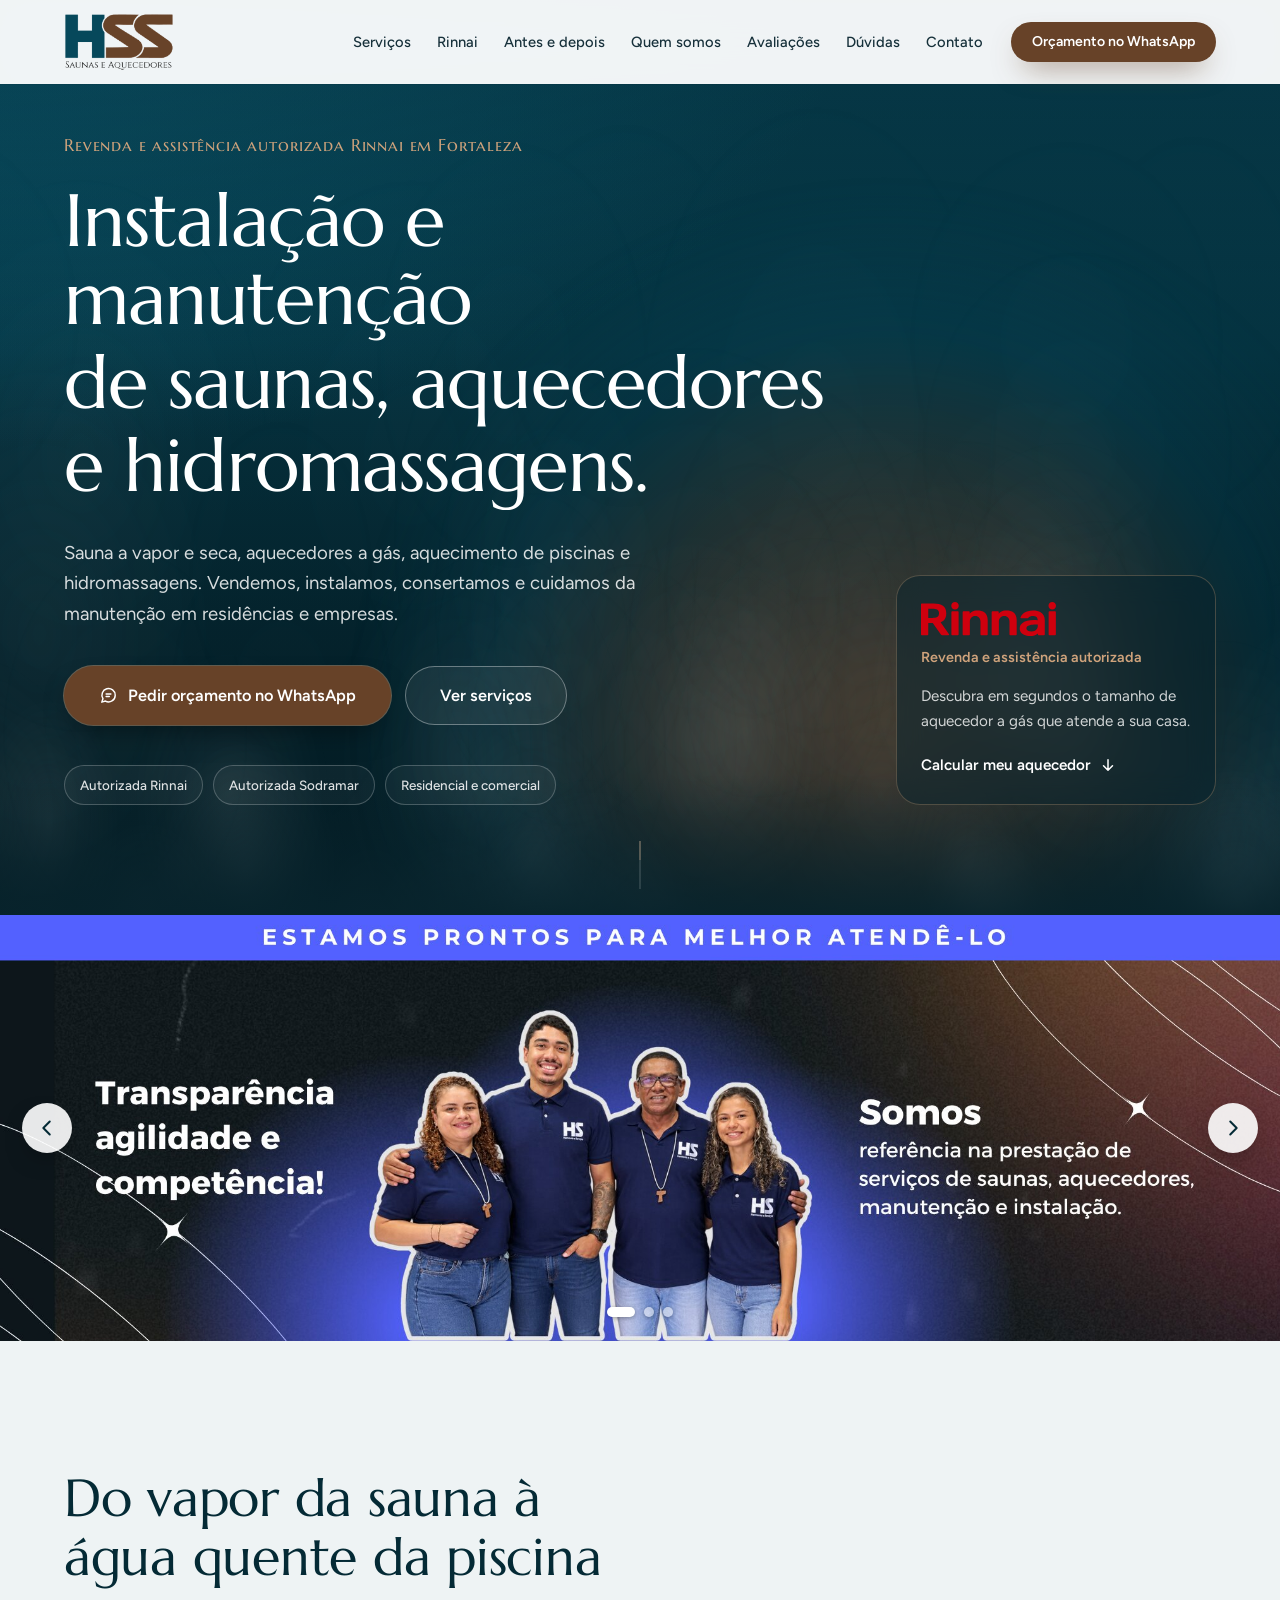
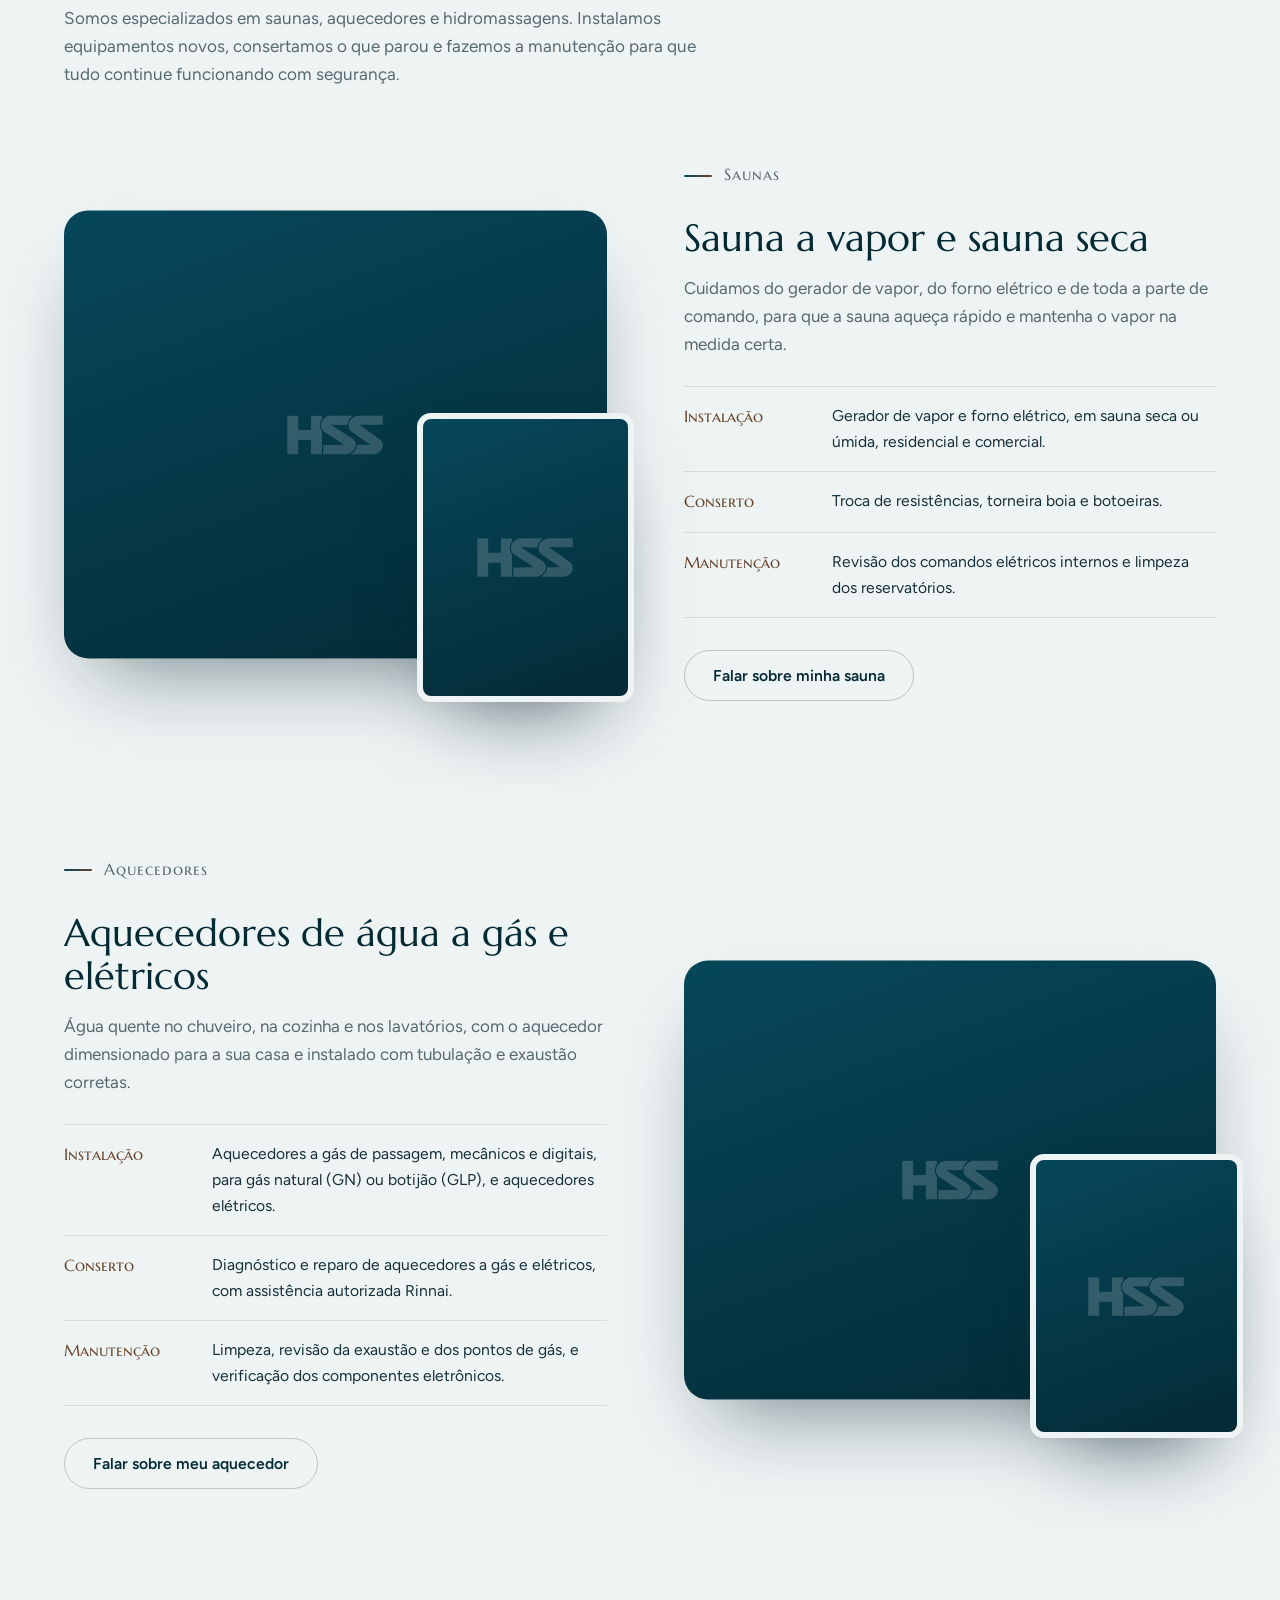
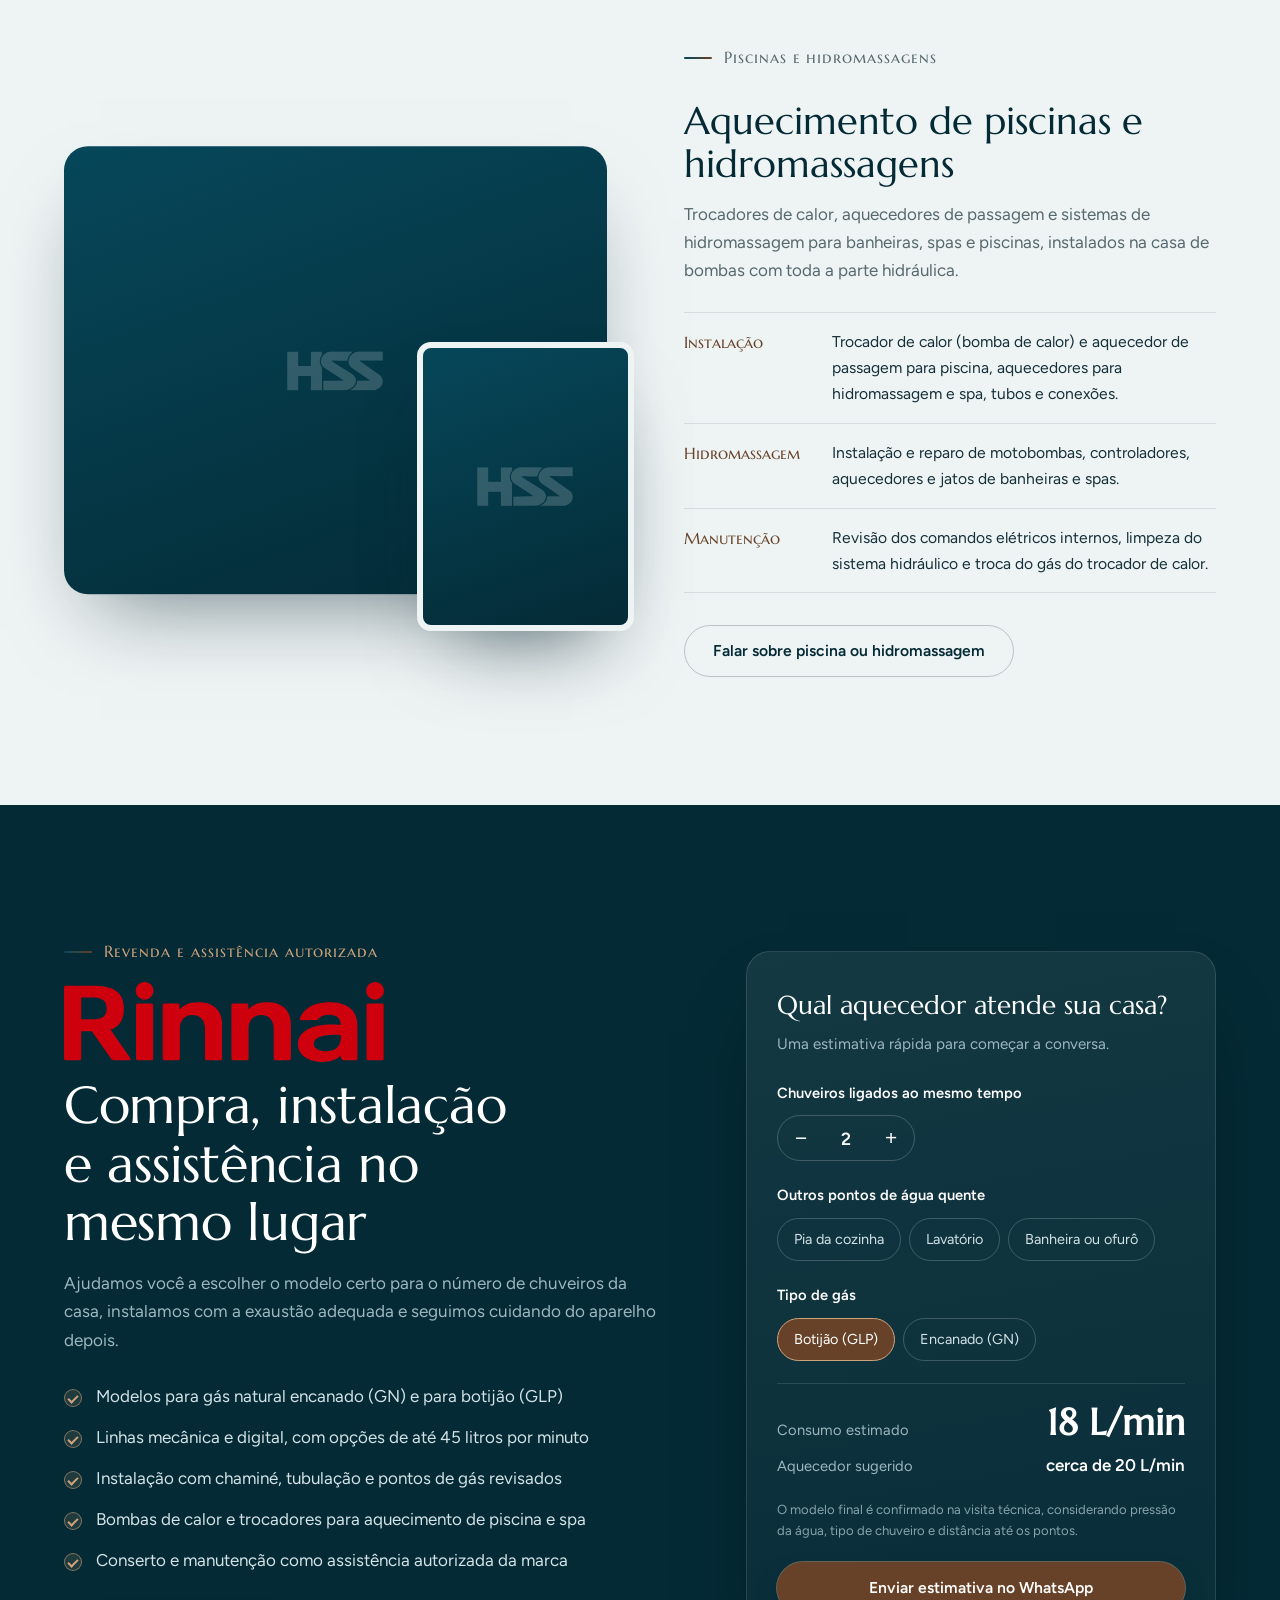
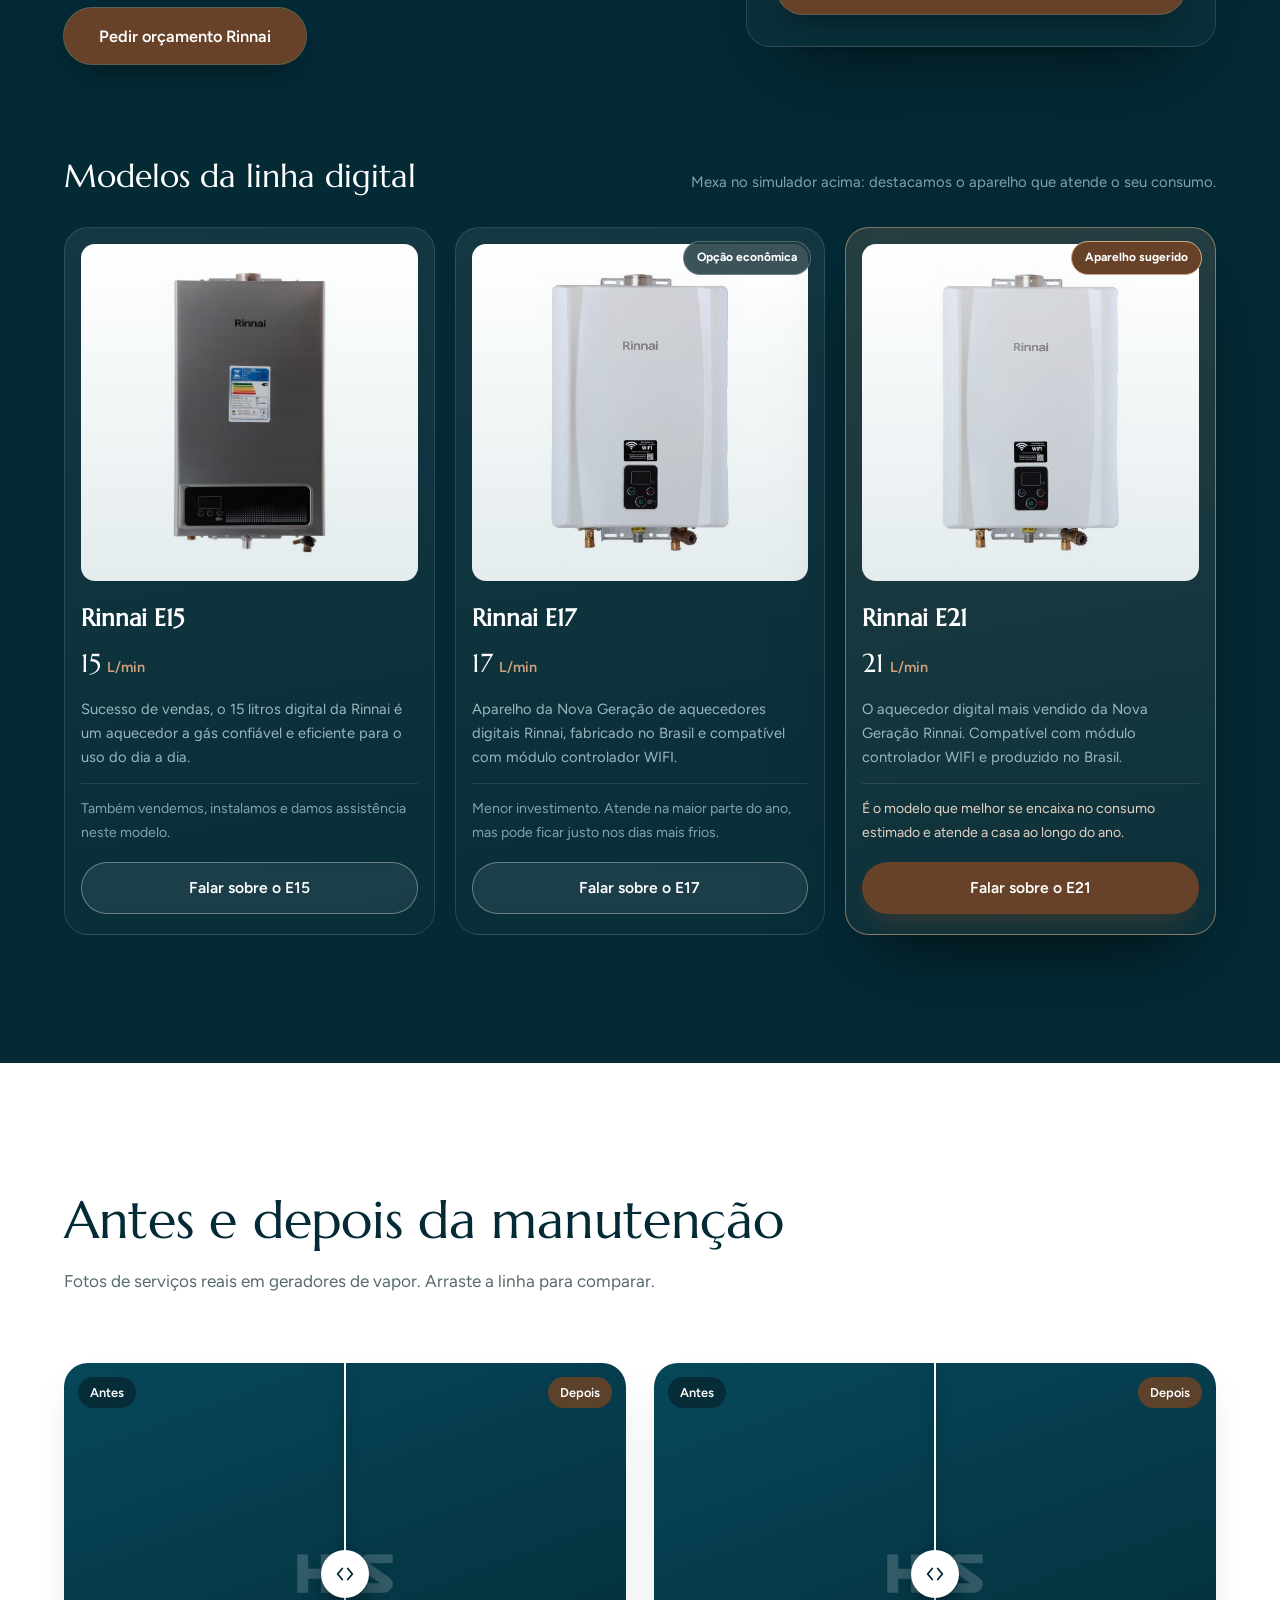
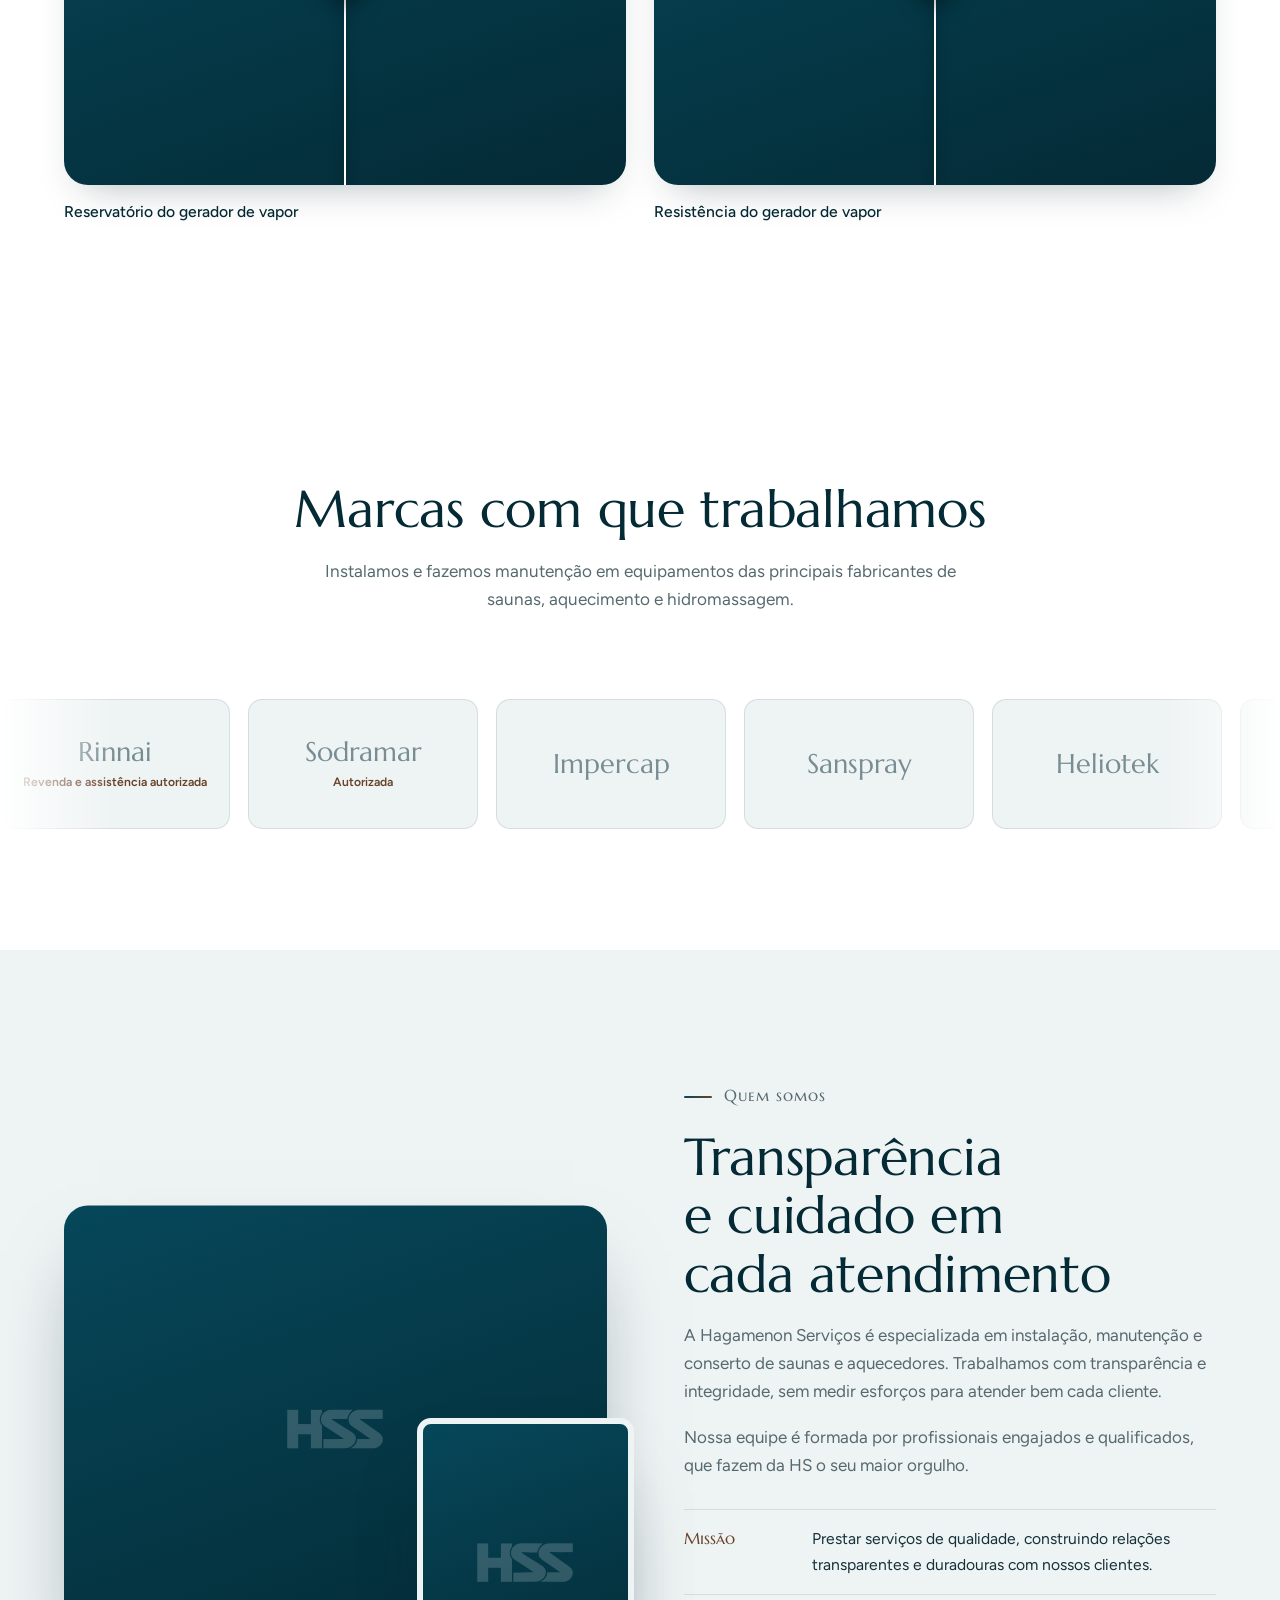
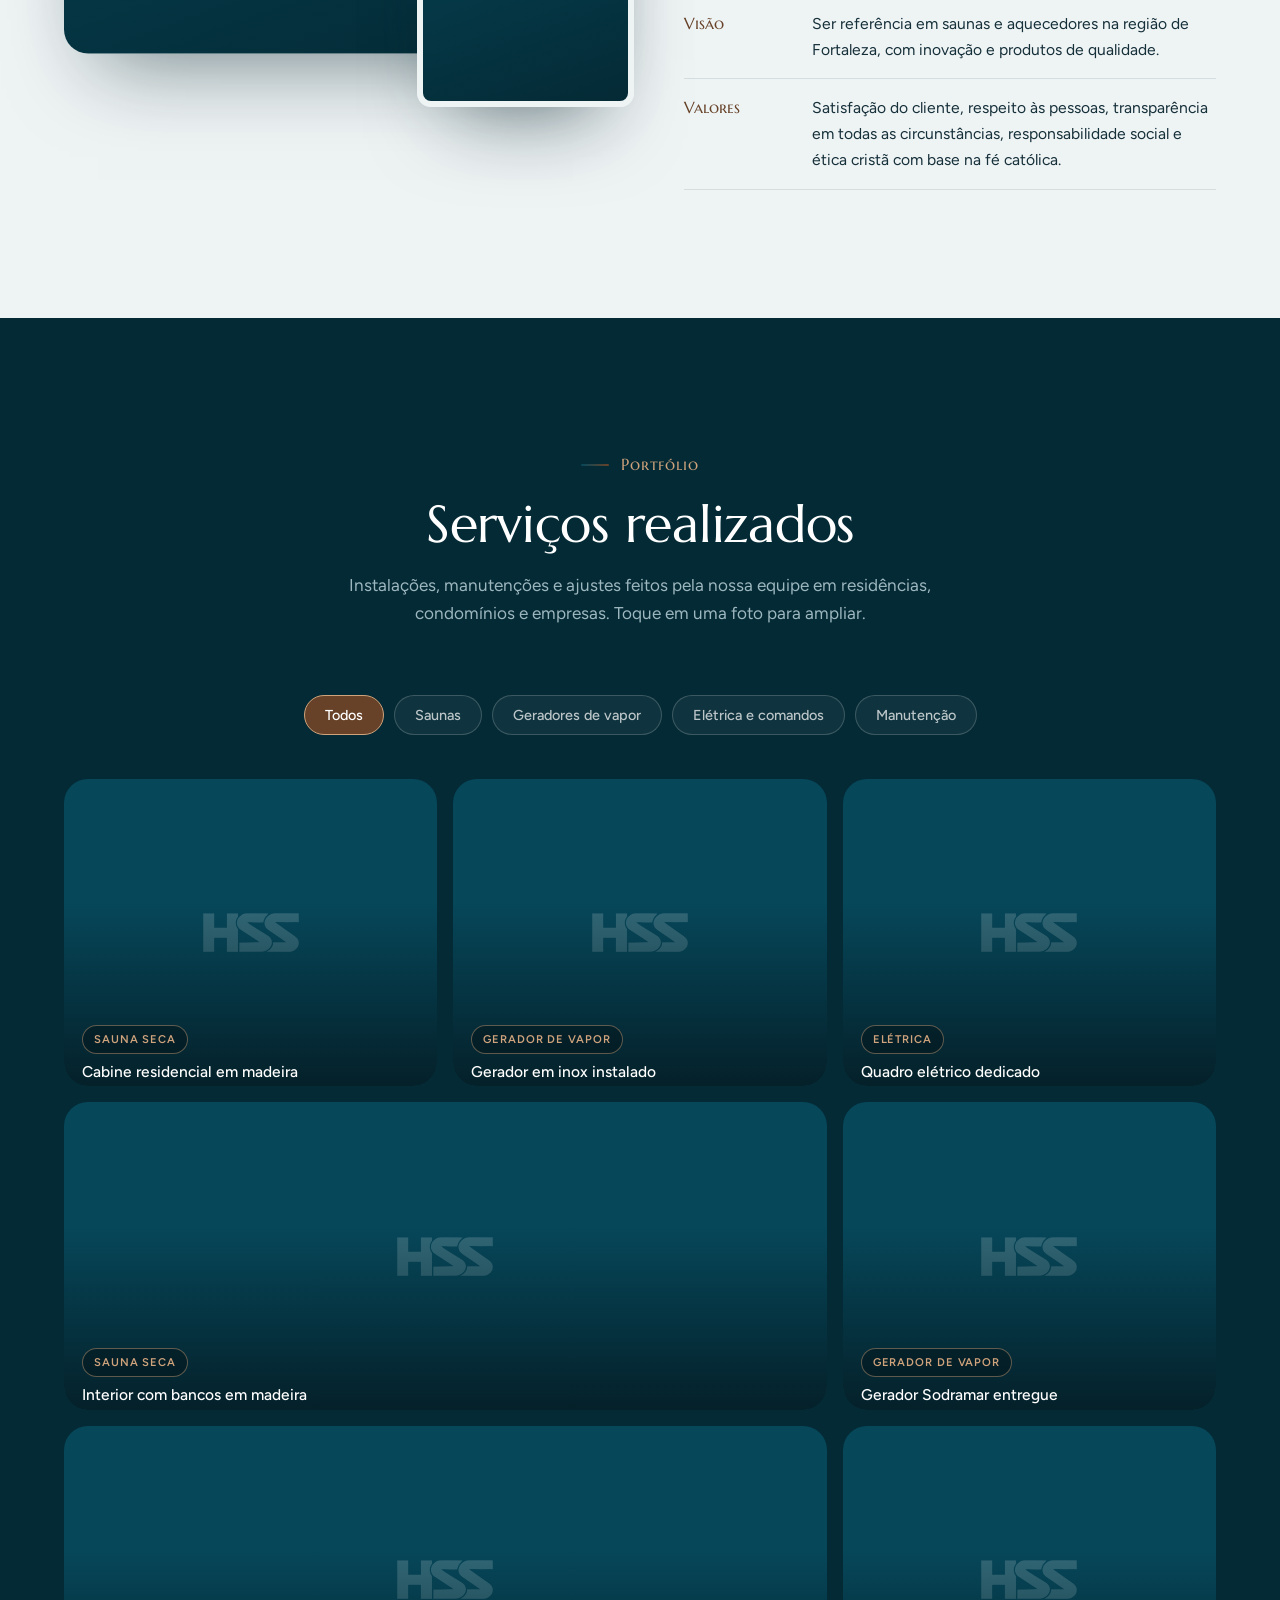
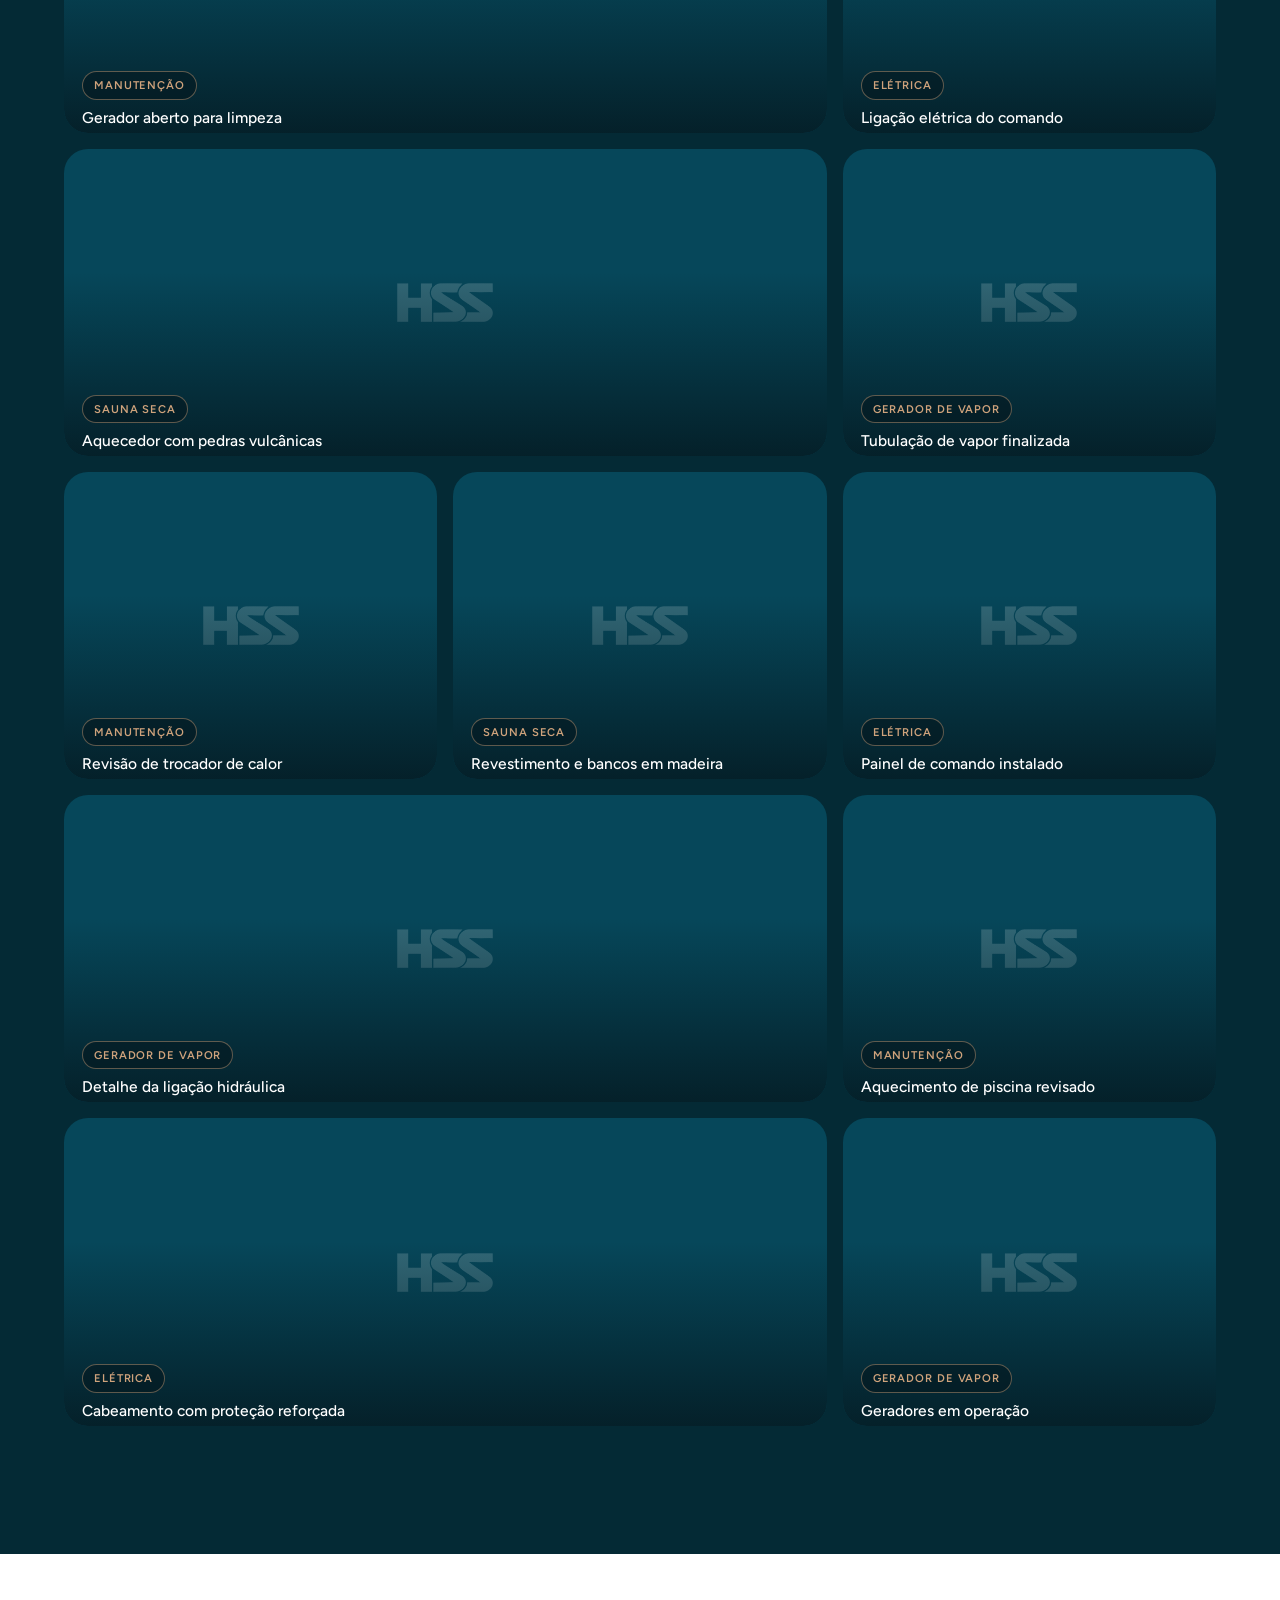
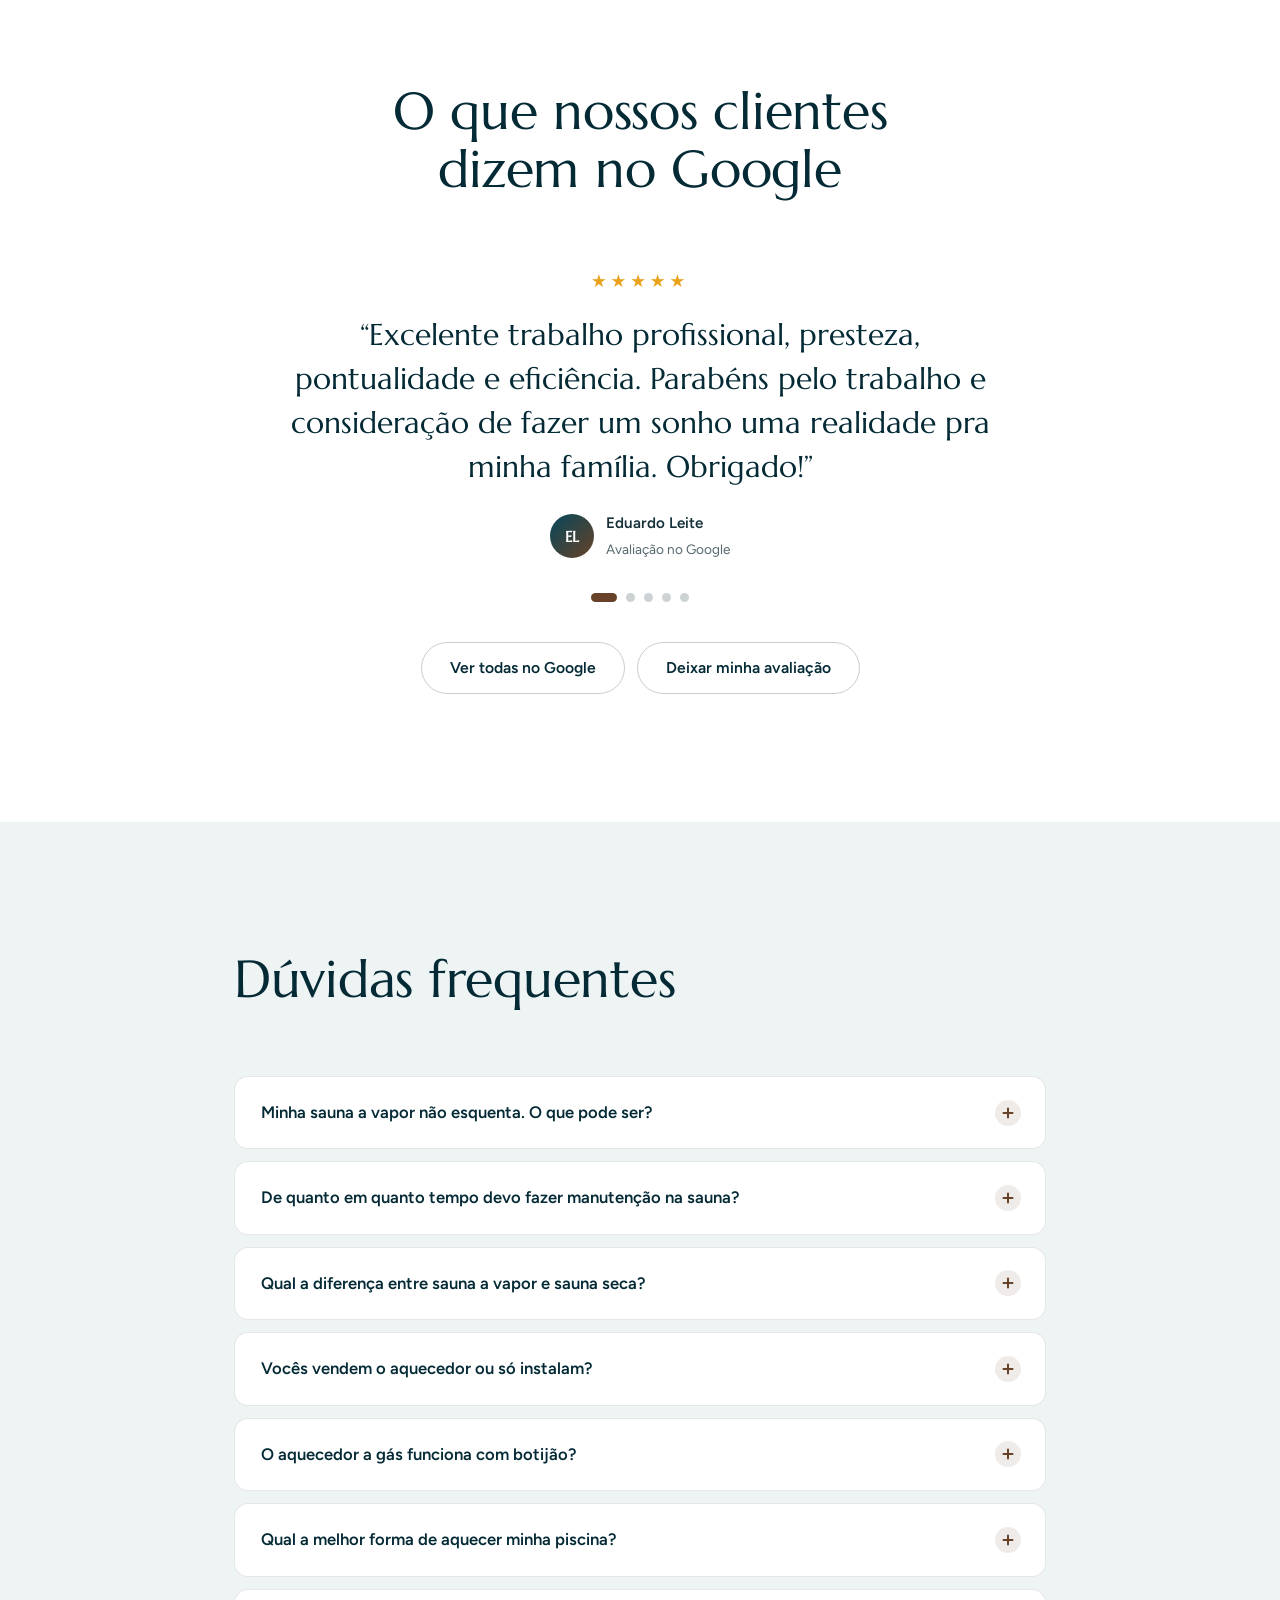
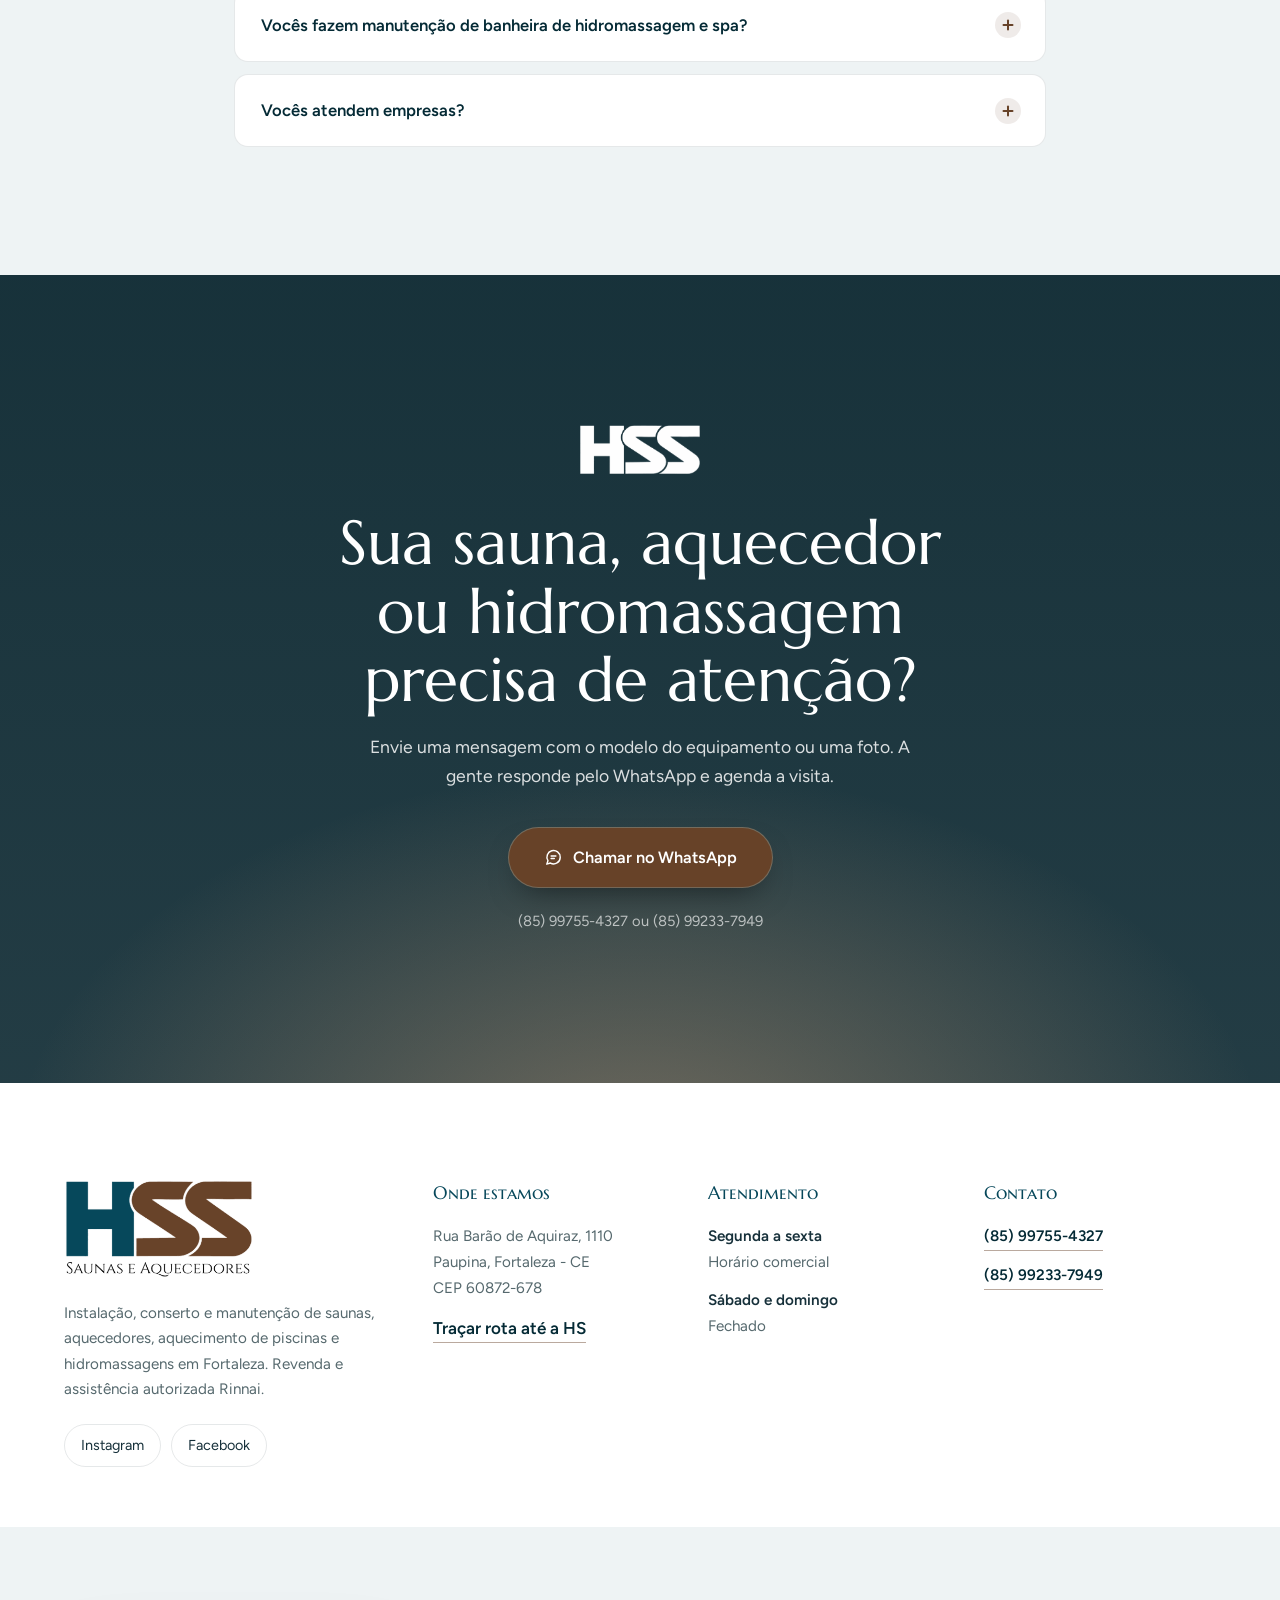
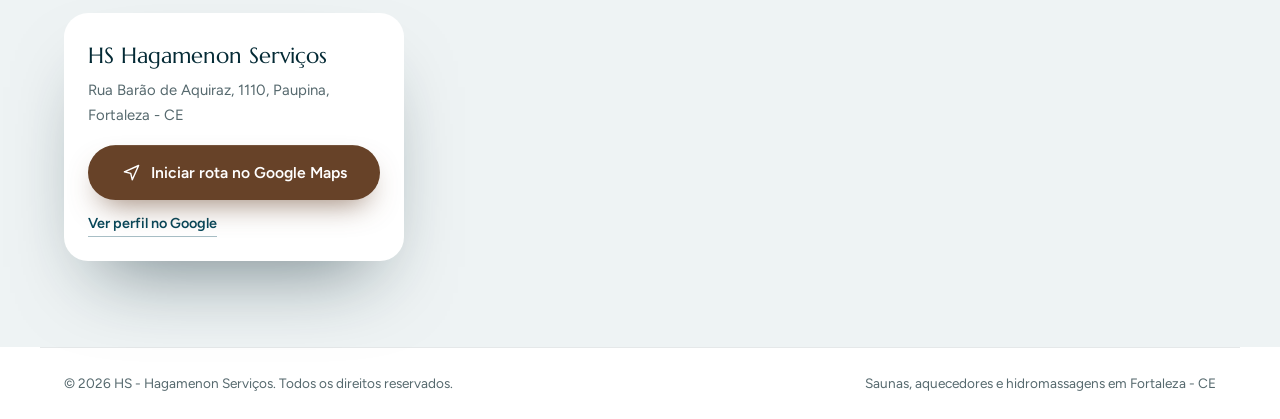
==== commit 0d2a6961: "Usa a logo oficial da Rinnai na hero e na seção do simulador Troca o texto "Rinnai" em fonte serifad" ====
--- a/index.html
+++ b/index.html
@@ -137,10 +137,9 @@
 .hero__badges span{font-size:.84rem;font-weight:500;padding:8px 15px;border-radius:100px;border:1px solid rgba(255,255,255,.22);color:rgba(255,255,255,.86);background:rgba(255,255,255,.04);backdrop-filter:blur(6px)}
 .hero__card{display:block;padding:26px 24px;border-radius:var(--r-lg);background:rgba(7,35,44,.5);border:1px solid rgba(207,163,124,.3);backdrop-filter:blur(14px);-webkit-backdrop-filter:blur(14px);transition:transform .5s var(--ease-out),border-color .4s}
 .hero__card:hover{transform:translateY(-6px);border-color:rgba(207,163,124,.7)}
-.hero__card-brand{font-family:var(--font-display);font-size:2.2rem;line-height:1;color:#fff;margin:0 0 6px}
+.hero__card-brand{display:block;width:auto;height:34px;margin:0 0 10px}
 .hero__card-tag{font-size:.86rem;color:var(--wood-lt);margin:0 0 14px;font-weight:500}
 .hero__card p{margin:0 0 16px;font-size:.95rem;color:rgba(255,255,255,.8)}
-.hero__card .hero__card-brand{font-family:var(--font-display);font-size:2.4rem;line-height:1;color:#fff;margin:0 0 6px}
 .hero__card .hero__card-tag{font-size:.9rem;color:var(--wood-lt);margin:0 0 14px;font-weight:600}
 .hero__card-link{display:inline-flex;align-items:center;gap:8px;font-weight:600;font-size:.95rem;color:#fff}
 .hero__card-link svg{width:18px;height:18px;fill:none;stroke:currentColor;stroke-width:2;stroke-linecap:round;stroke-linejoin:round;transition:transform .4s var(--ease-out)}
@@ -180,7 +179,7 @@
 /* ---------- rinnai ---------- */
 .rinnai{display:grid;grid-template-columns:1fr minmax(0,470px);gap:clamp(40px,6vw,84px);align-items:center}
 .section--dark::before{content:"";position:absolute;left:-10%;bottom:-40%;width:760px;aspect-ratio:1;border-radius:50%;background:radial-gradient(circle,rgba(207,163,124,.16),transparent 65%);pointer-events:none}
-.rinnai__word{font-family:var(--font-display);font-size:clamp(3.2rem,7vw,5.2rem);line-height:.95;color:#fff;margin:0 0 10px;letter-spacing:-.01em}
+.rinnai__word{display:block;width:clamp(200px,26vw,320px);height:auto;margin:0 0 14px}
 .ticks{display:grid;gap:13px;margin:28px 0 34px}
 .ticks li{position:relative;padding-left:32px;color:#D3E2E6}
 .ticks li::before{content:"";position:absolute;left:0;top:.42em;width:18px;height:18px;border-radius:50%;background:rgba(207,163,124,.14);border:1px solid rgba(207,163,124,.55)}
@@ -600,7 +599,7 @@
     </div>
 
     <a href="#rinnai" class="hero__card reveal-up" style="--d:1.5s">
-      <p class="hero__card-brand">Rinnai</p>
+      <img class="hero__card-brand" src="img/rinnai.svg" alt="Rinnai" width="284" height="72" loading="lazy">
       <p class="hero__card-tag">Revenda e assistência autorizada</p>
       <p>Descubra em segundos o tamanho de aquecedor a gás que atende a sua casa.</p>
       <span class="hero__card-link">Calcular meu aquecedor <svg viewBox="0 0 24 24" aria-hidden="true"><path d="M12 5v14M6 13l6 6 6-6"/></svg></span>
@@ -699,7 +698,7 @@
   <div class="wrap rinnai">
     <div>
       <p class="label reveal">Revenda e assistência autorizada</p>
-      <p class="rinnai__word reveal" style="--d:.05s" aria-hidden="true">Rinnai</p>
+      <img class="rinnai__word reveal" style="--d:.05s" aria-hidden="true" src="img/rinnai.svg" alt="" width="284" height="72" loading="lazy">
       <h2 class="title reveal" style="--d:.1s"><span class="sr-only">Aquecedores a gás Rinnai: </span>Compra, instalação e assistência no mesmo lugar</h2>
       <p class="lead reveal" style="--d:.15s">Ajudamos você a escolher o modelo certo para o número de chuveiros da casa, instalamos com a exaustão adequada e seguimos cuidando do aparelho depois.</p>
       <ul class="ticks">
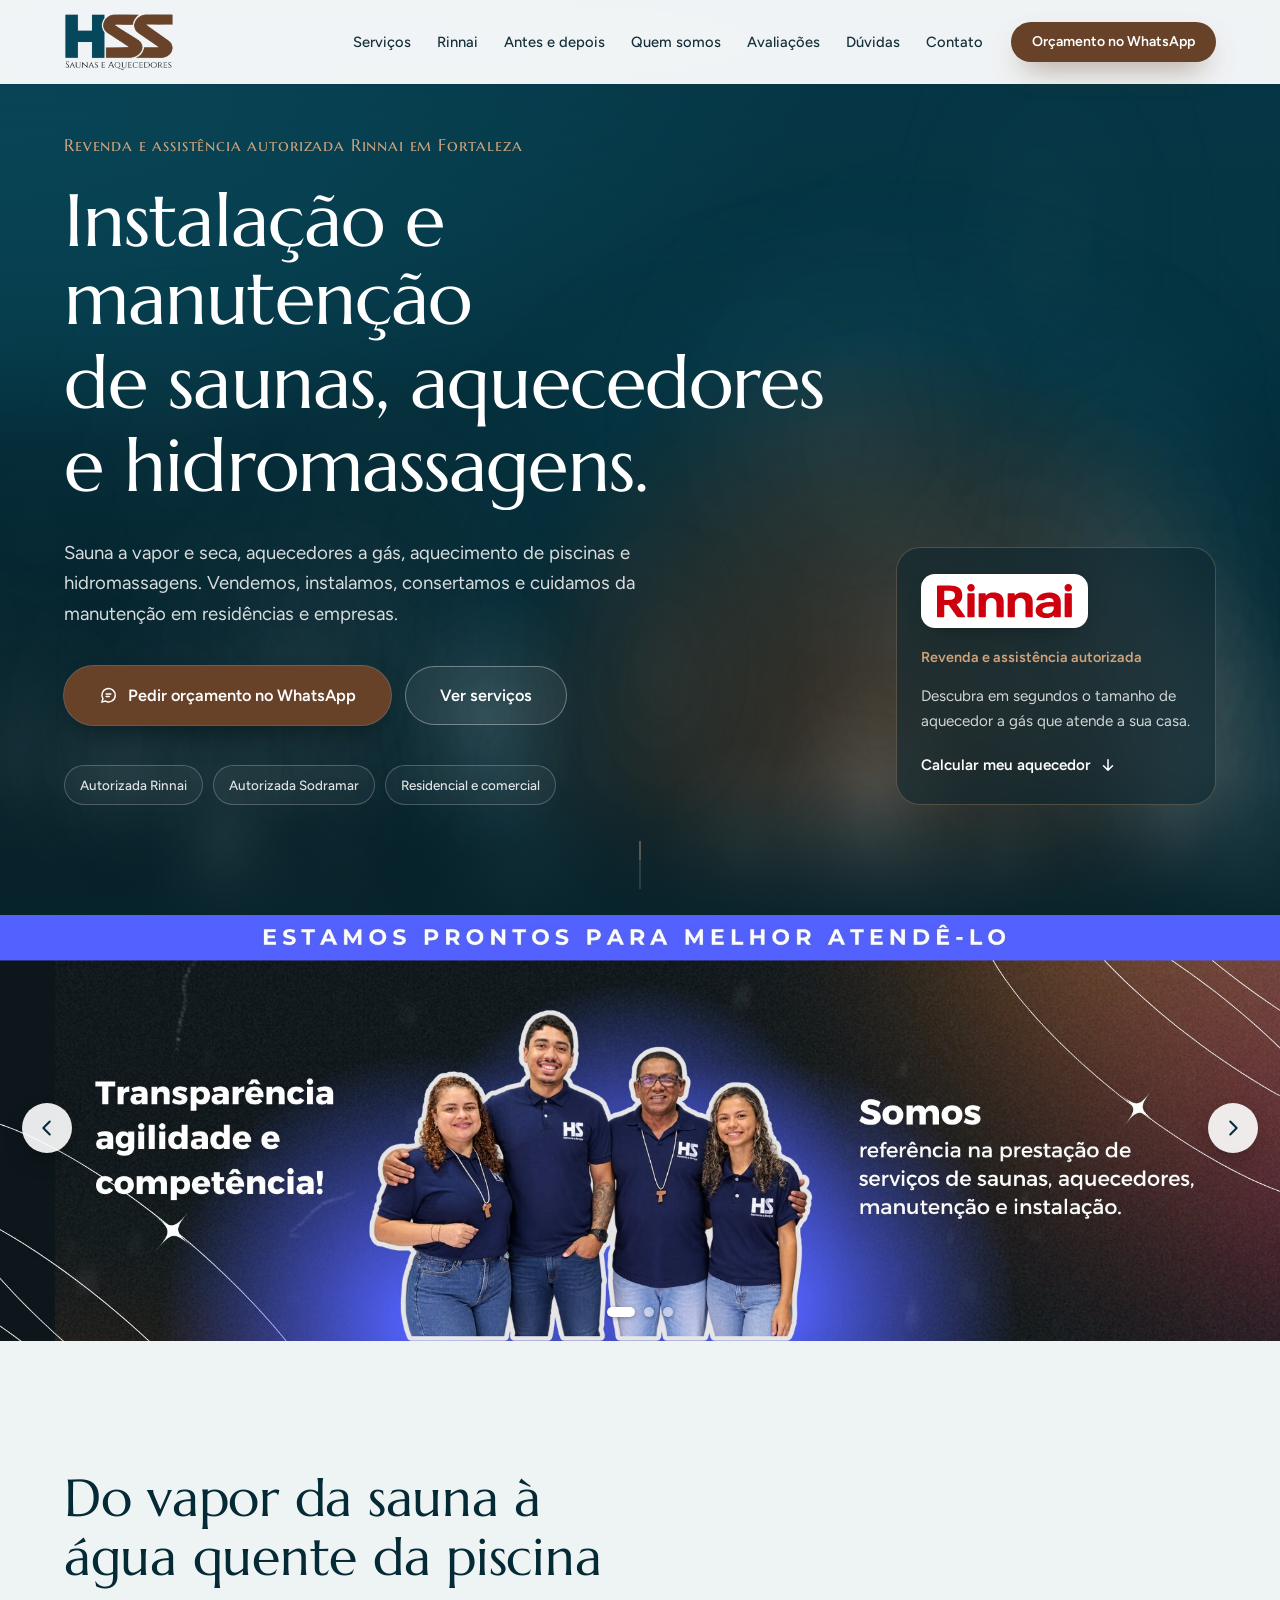
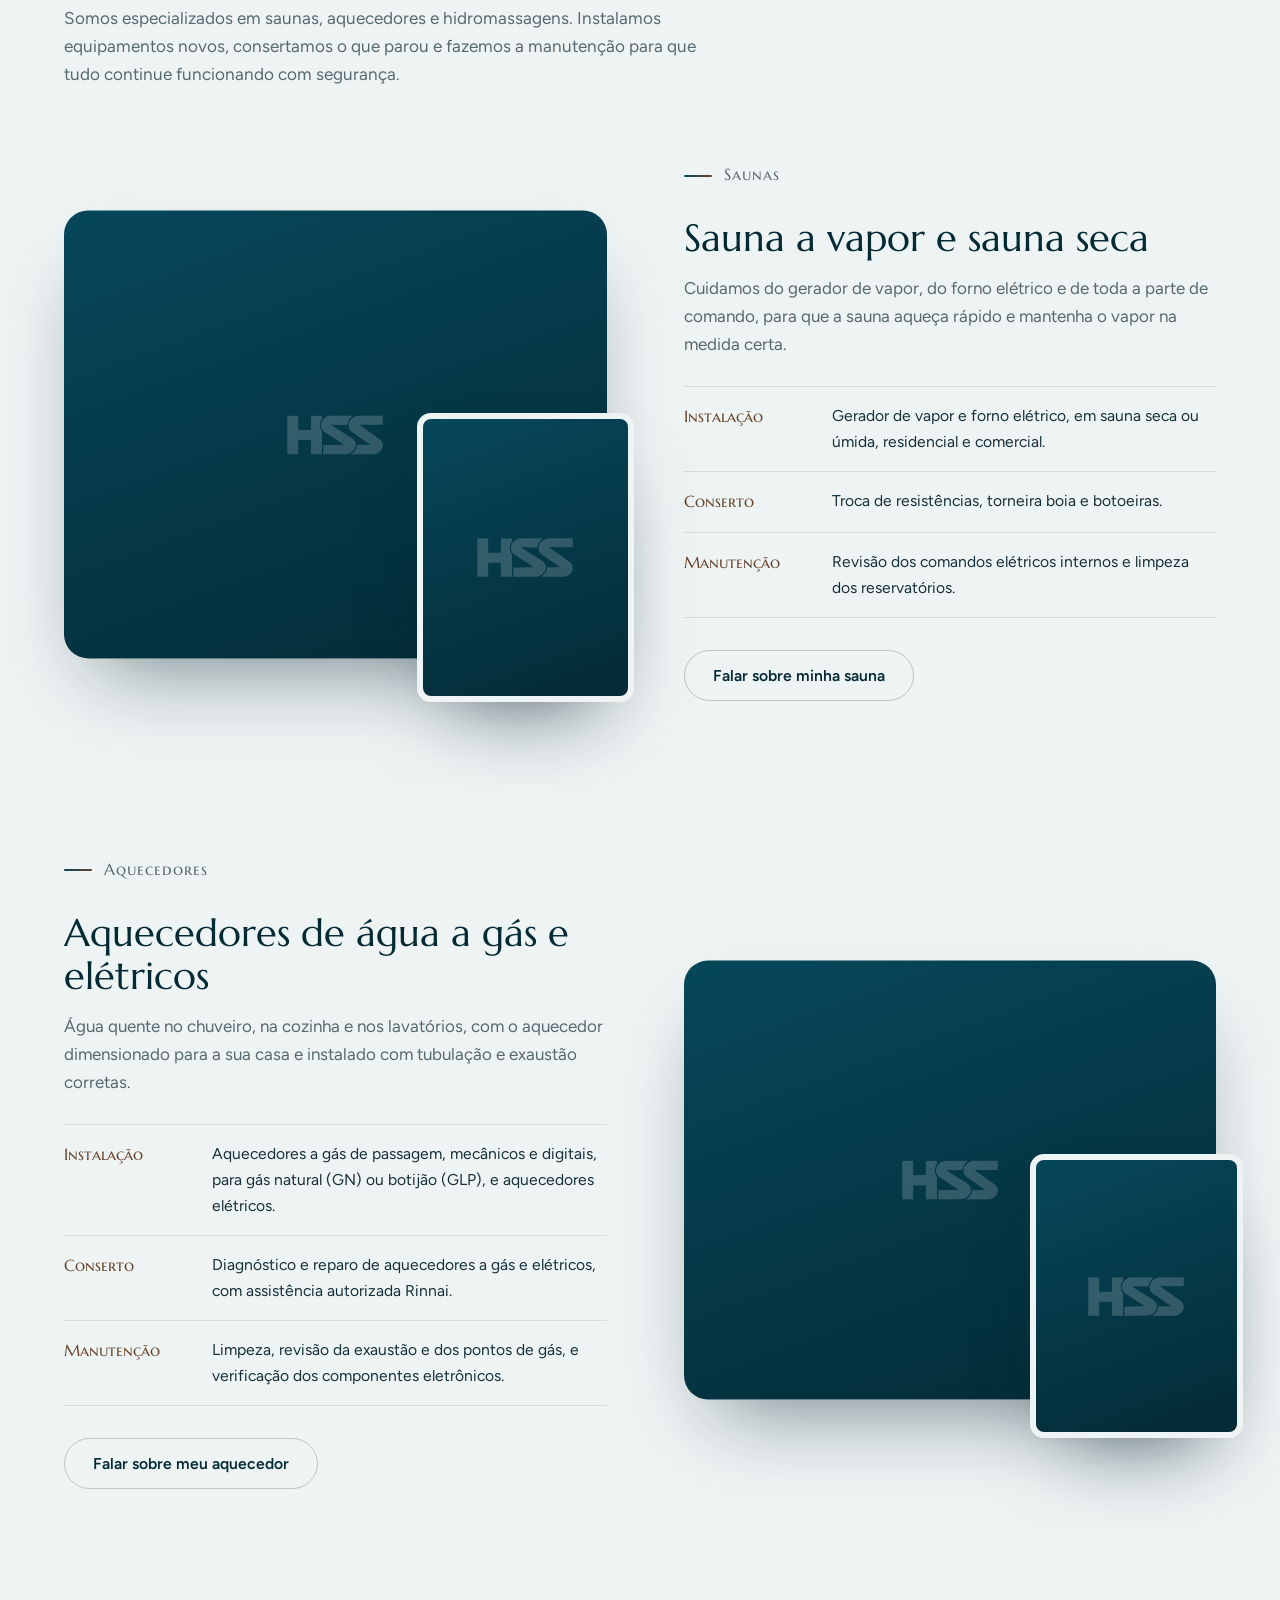
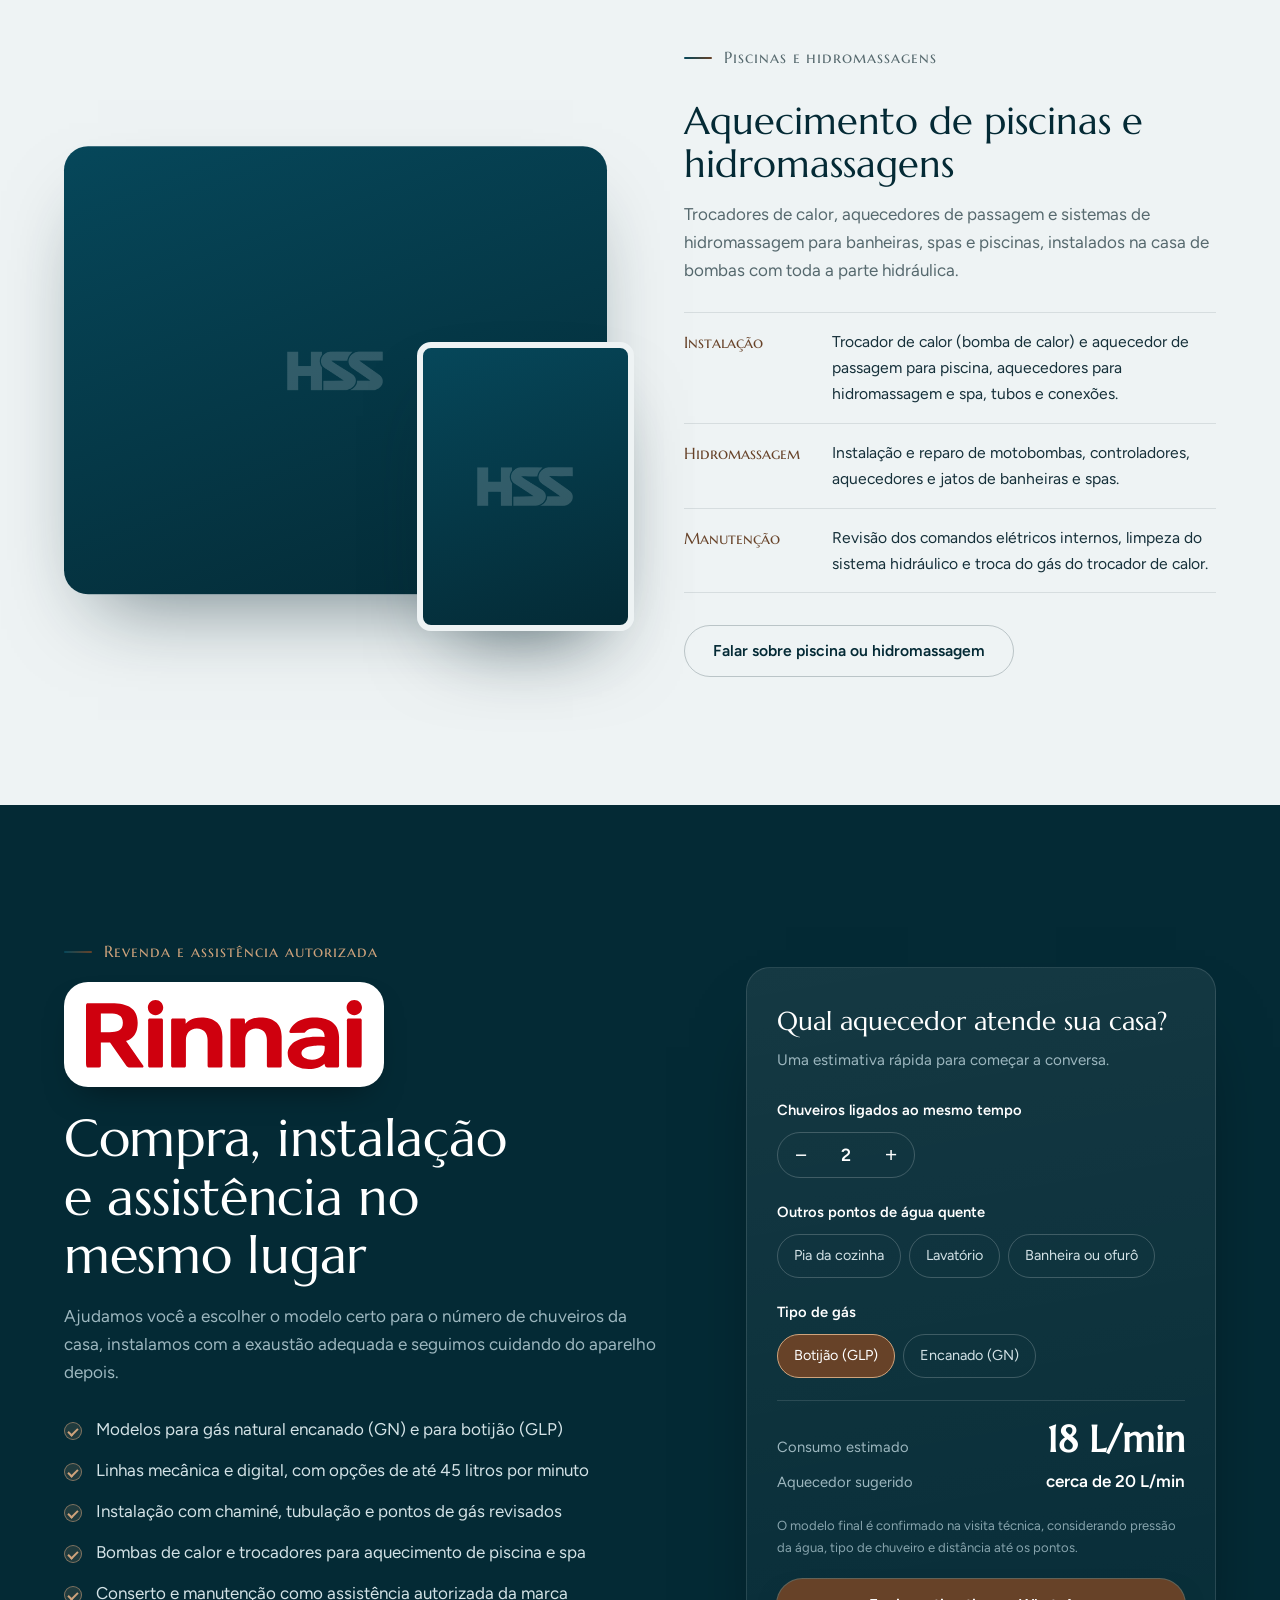
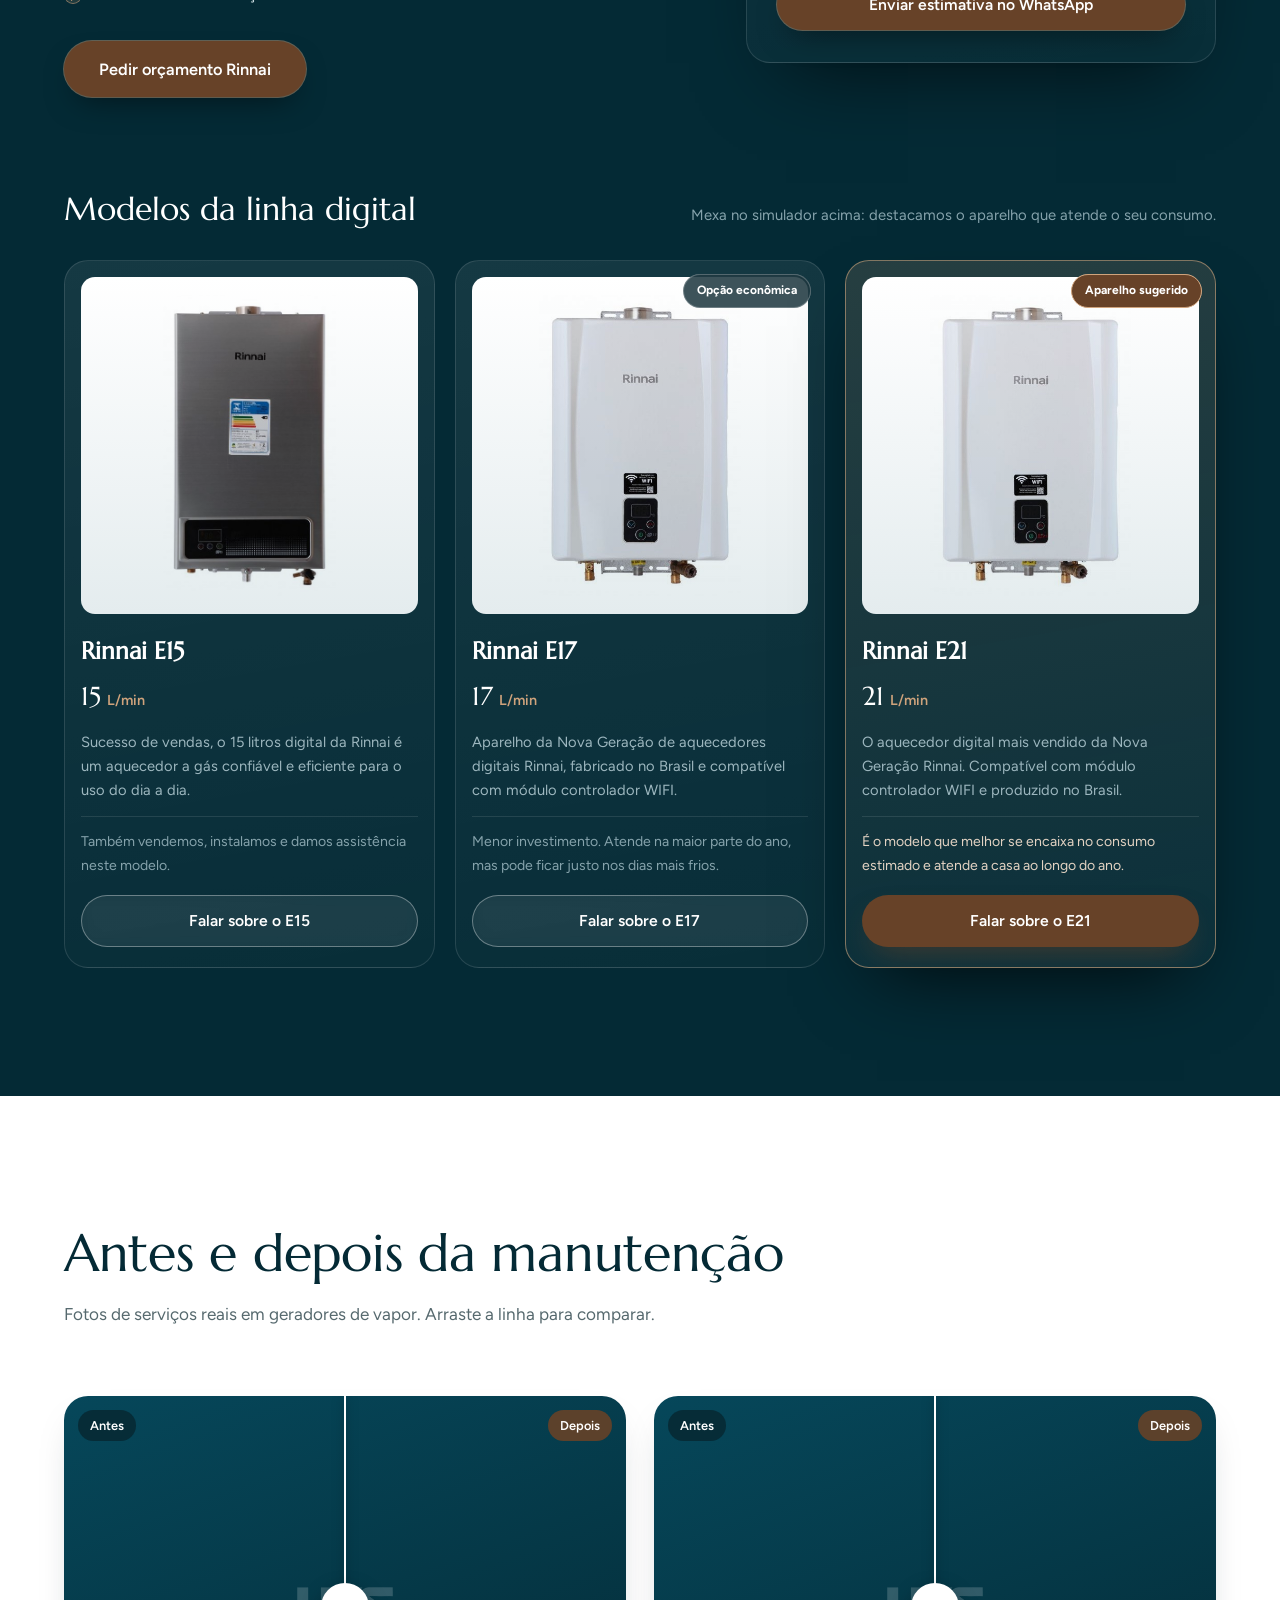
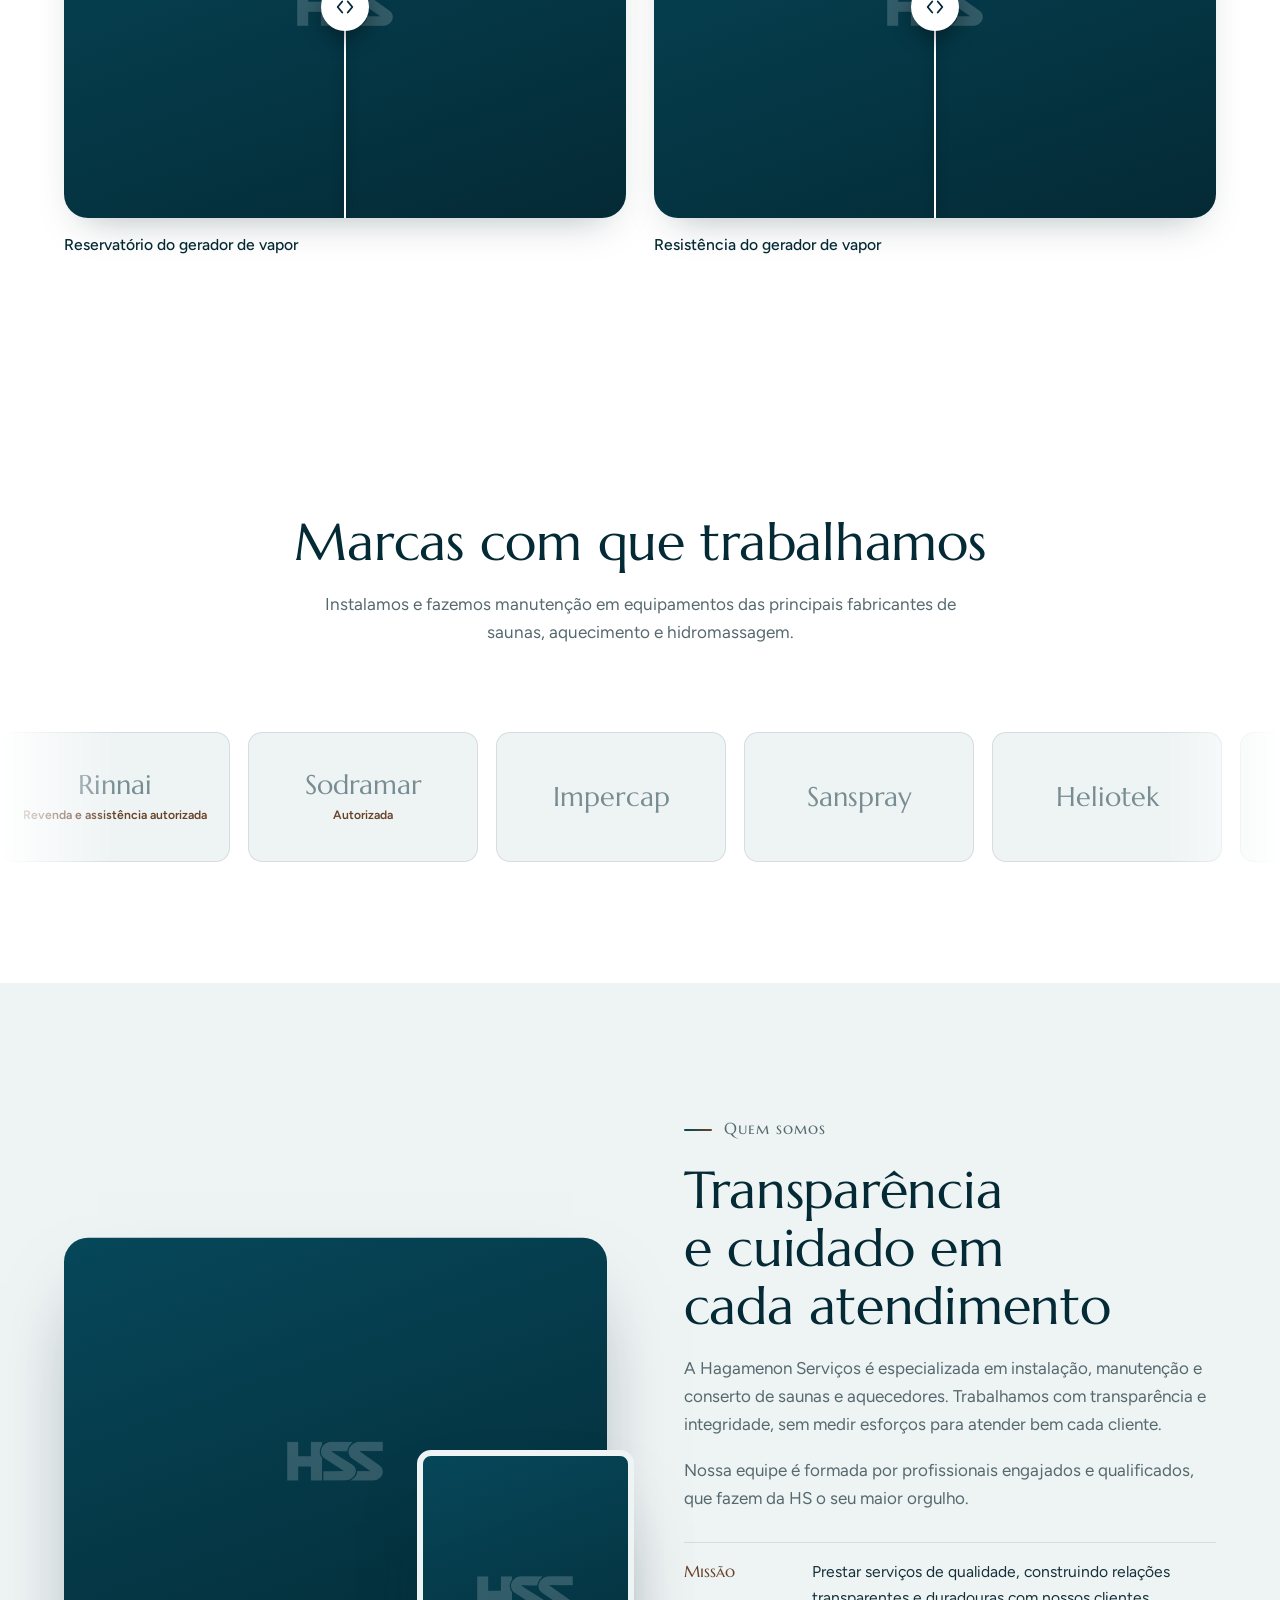
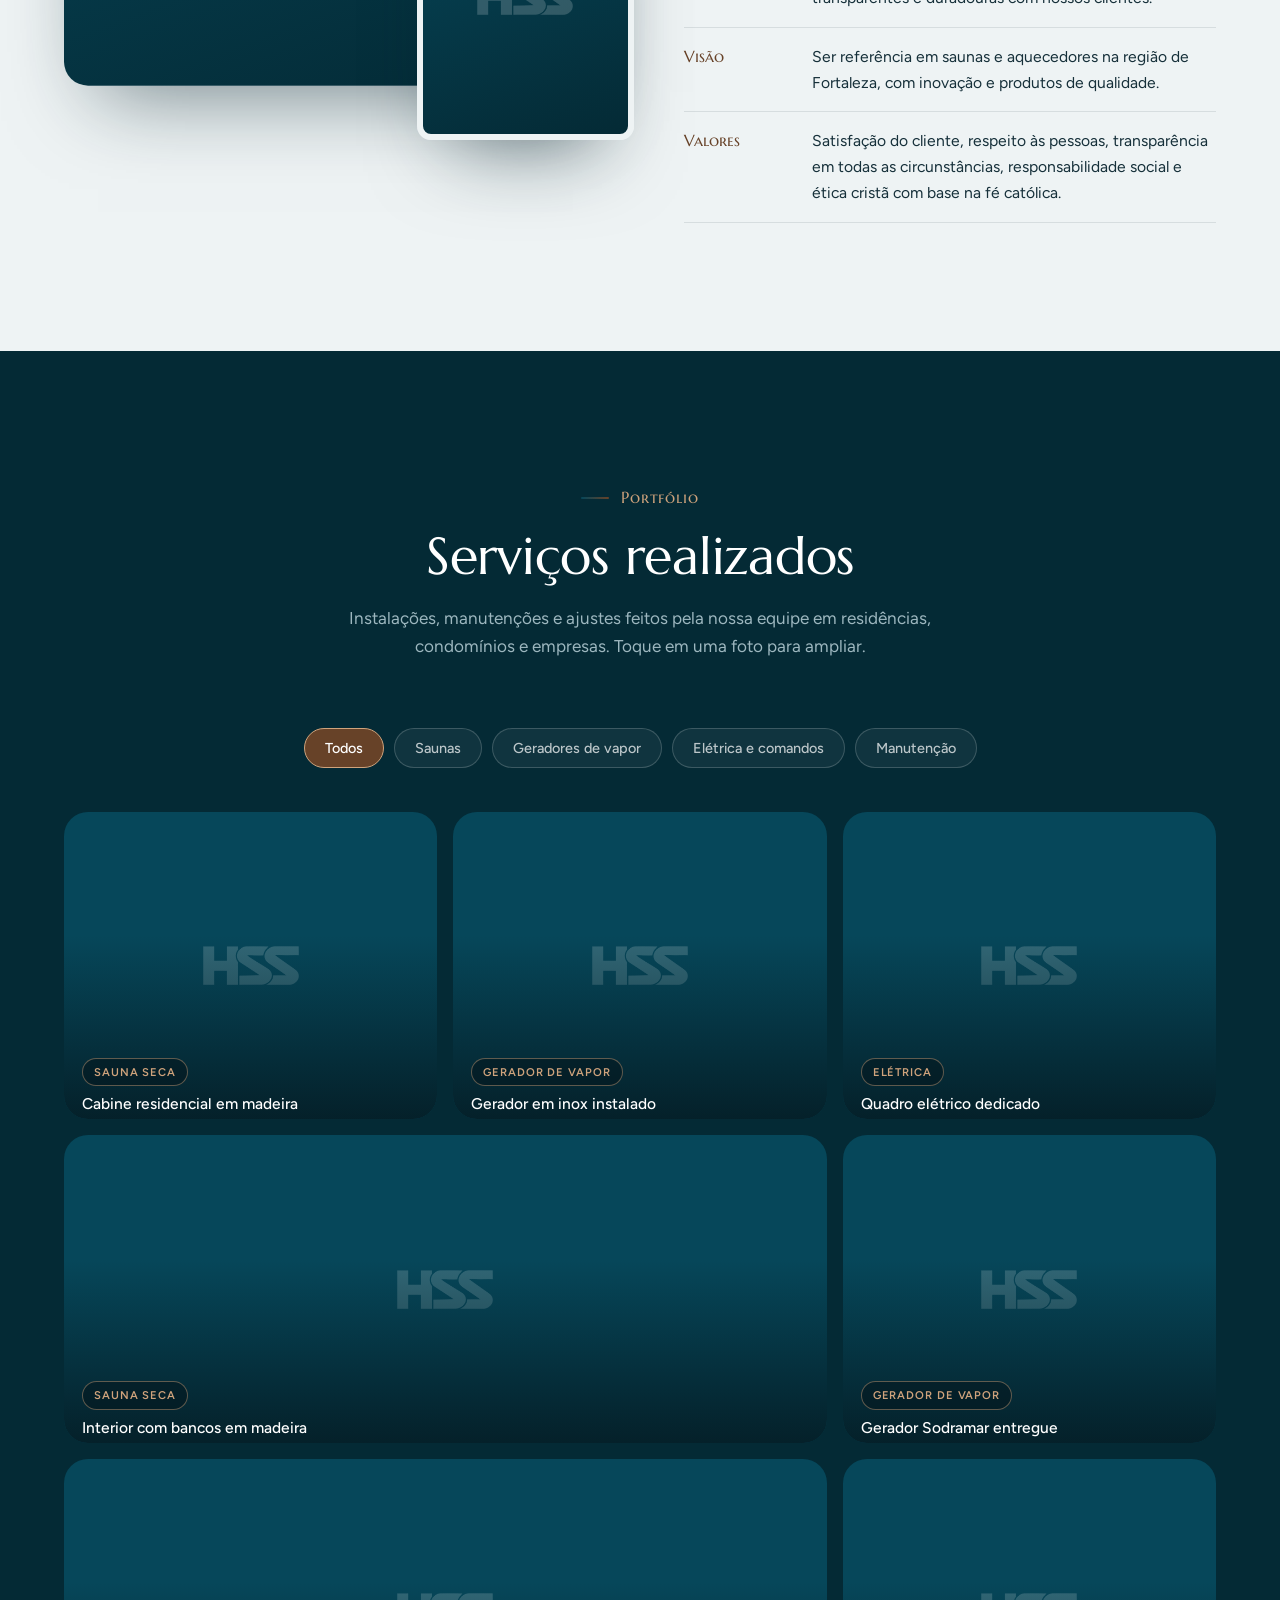
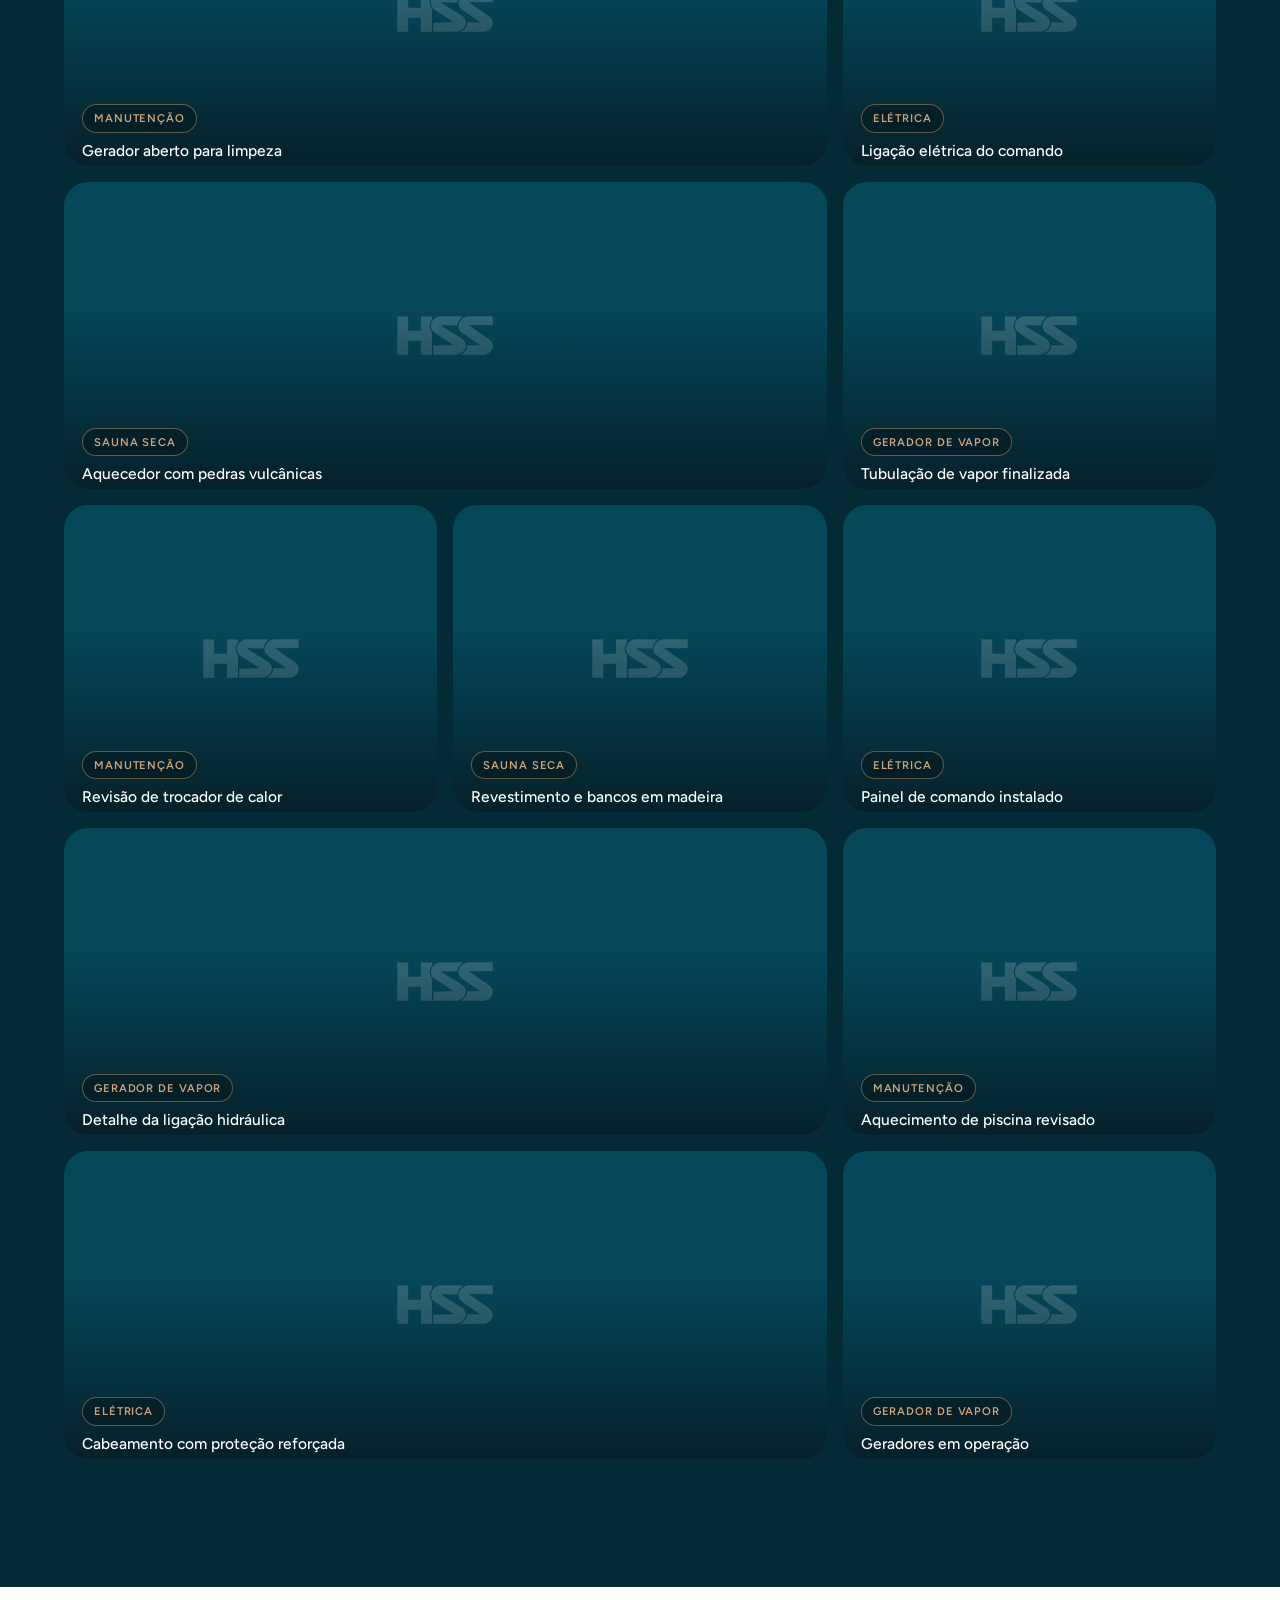
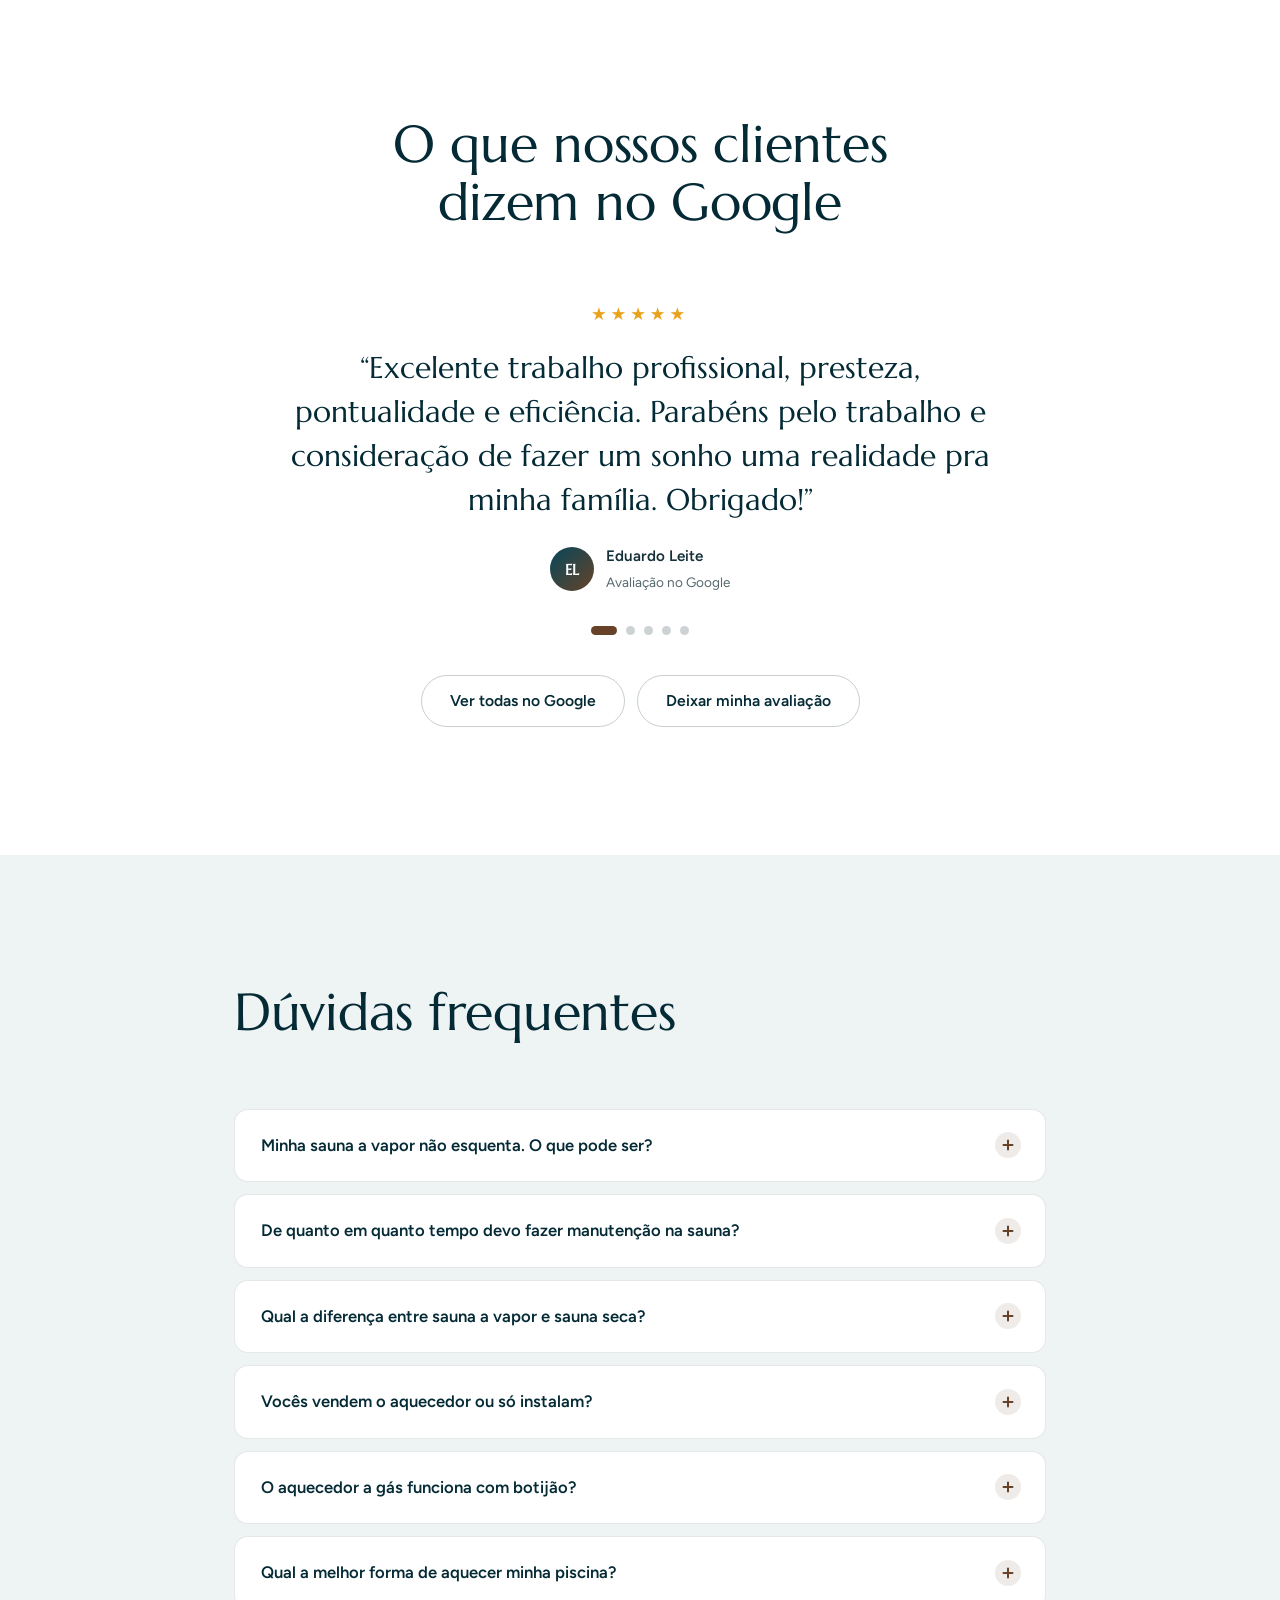
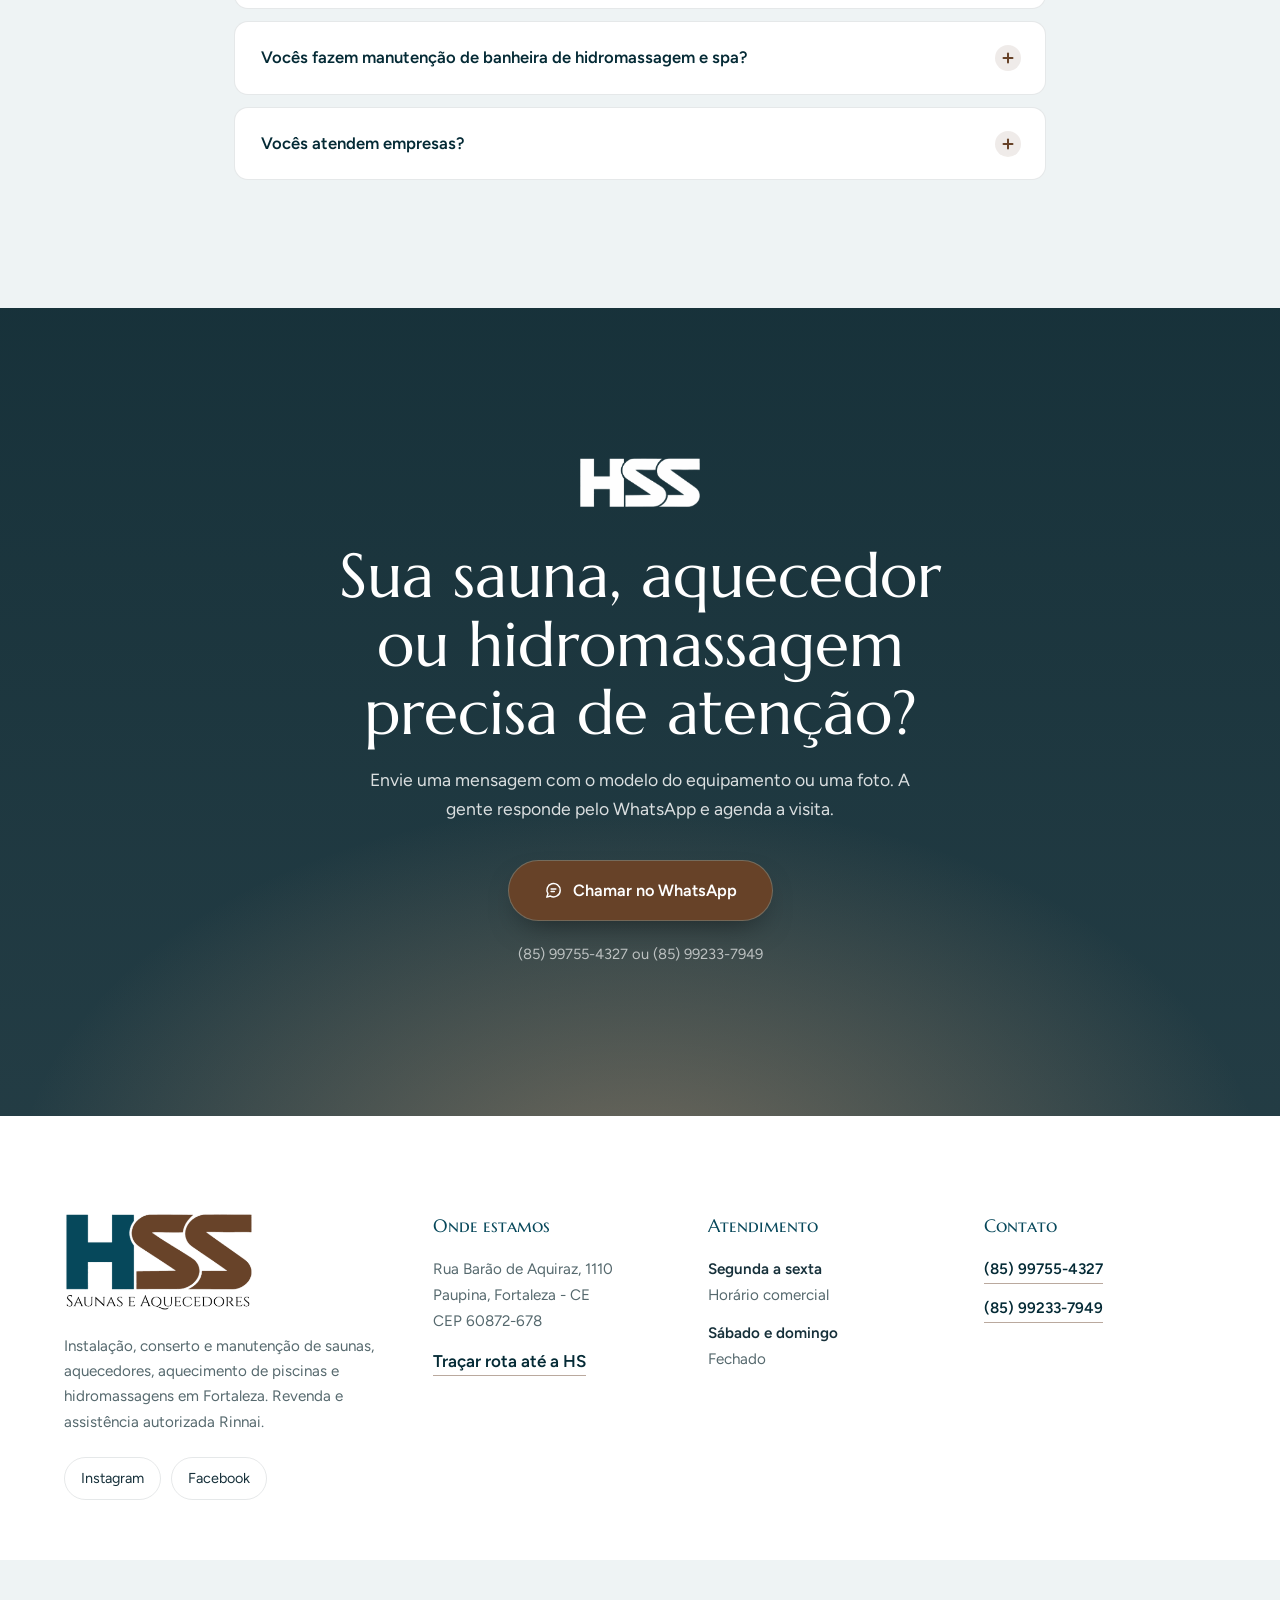
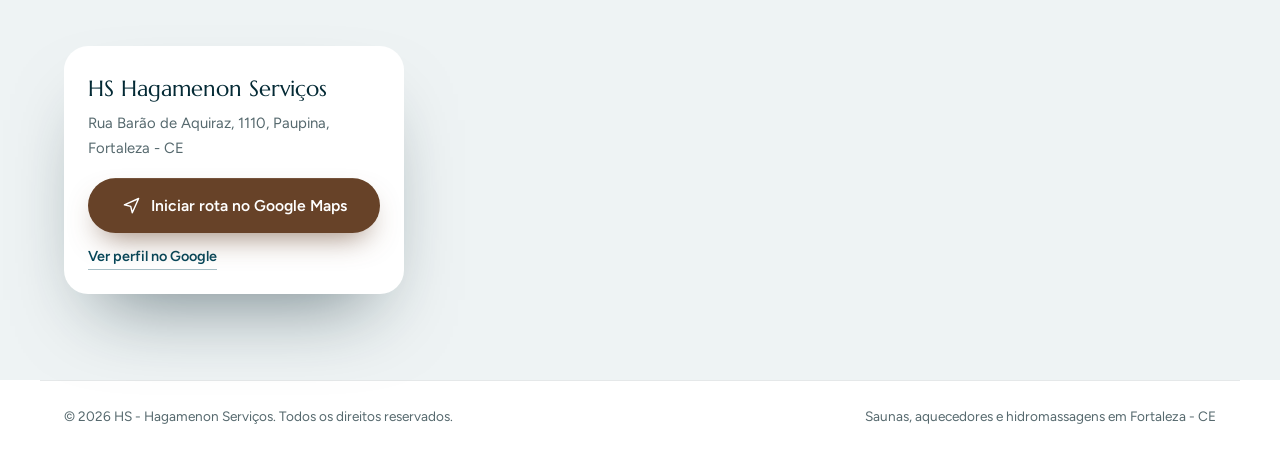
==== commit 3c330875: "Coloca a logo Rinnai em um card branco com bordas arredondadas O SVG da marca é vermelho sobre fundo" ====
--- a/index.html
+++ b/index.html
@@ -137,7 +137,7 @@
 .hero__badges span{font-size:.84rem;font-weight:500;padding:8px 15px;border-radius:100px;border:1px solid rgba(255,255,255,.22);color:rgba(255,255,255,.86);background:rgba(255,255,255,.04);backdrop-filter:blur(6px)}
 .hero__card{display:block;padding:26px 24px;border-radius:var(--r-lg);background:rgba(7,35,44,.5);border:1px solid rgba(207,163,124,.3);backdrop-filter:blur(14px);-webkit-backdrop-filter:blur(14px);transition:transform .5s var(--ease-out),border-color .4s}
 .hero__card:hover{transform:translateY(-6px);border-color:rgba(207,163,124,.7)}
-.hero__card-brand{display:block;width:auto;height:34px;margin:0 0 10px}
+.hero__card-brand{display:inline-block;width:auto;height:54px;margin:0 0 10px;padding:10px 16px;border-radius:var(--r);background:#fff;box-shadow:0 10px 24px -14px rgba(0,0,0,.5)}
 .hero__card-tag{font-size:.86rem;color:var(--wood-lt);margin:0 0 14px;font-weight:500}
 .hero__card p{margin:0 0 16px;font-size:.95rem;color:rgba(255,255,255,.8)}
 .hero__card .hero__card-tag{font-size:.9rem;color:var(--wood-lt);margin:0 0 14px;font-weight:600}
@@ -179,7 +179,7 @@
 /* ---------- rinnai ---------- */
 .rinnai{display:grid;grid-template-columns:1fr minmax(0,470px);gap:clamp(40px,6vw,84px);align-items:center}
 .section--dark::before{content:"";position:absolute;left:-10%;bottom:-40%;width:760px;aspect-ratio:1;border-radius:50%;background:radial-gradient(circle,rgba(207,163,124,.16),transparent 65%);pointer-events:none}
-.rinnai__word{display:block;width:clamp(200px,26vw,320px);height:auto;margin:0 0 14px}
+.rinnai__word{display:inline-block;width:clamp(200px,26vw,320px);height:auto;margin:0 0 14px;padding:18px 22px;border-radius:var(--r-lg);background:#fff;box-shadow:0 16px 34px -18px rgba(0,0,0,.55)}
 .ticks{display:grid;gap:13px;margin:28px 0 34px}
 .ticks li{position:relative;padding-left:32px;color:#D3E2E6}
 .ticks li::before{content:"";position:absolute;left:0;top:.42em;width:18px;height:18px;border-radius:50%;background:rgba(207,163,124,.14);border:1px solid rgba(207,163,124,.55)}
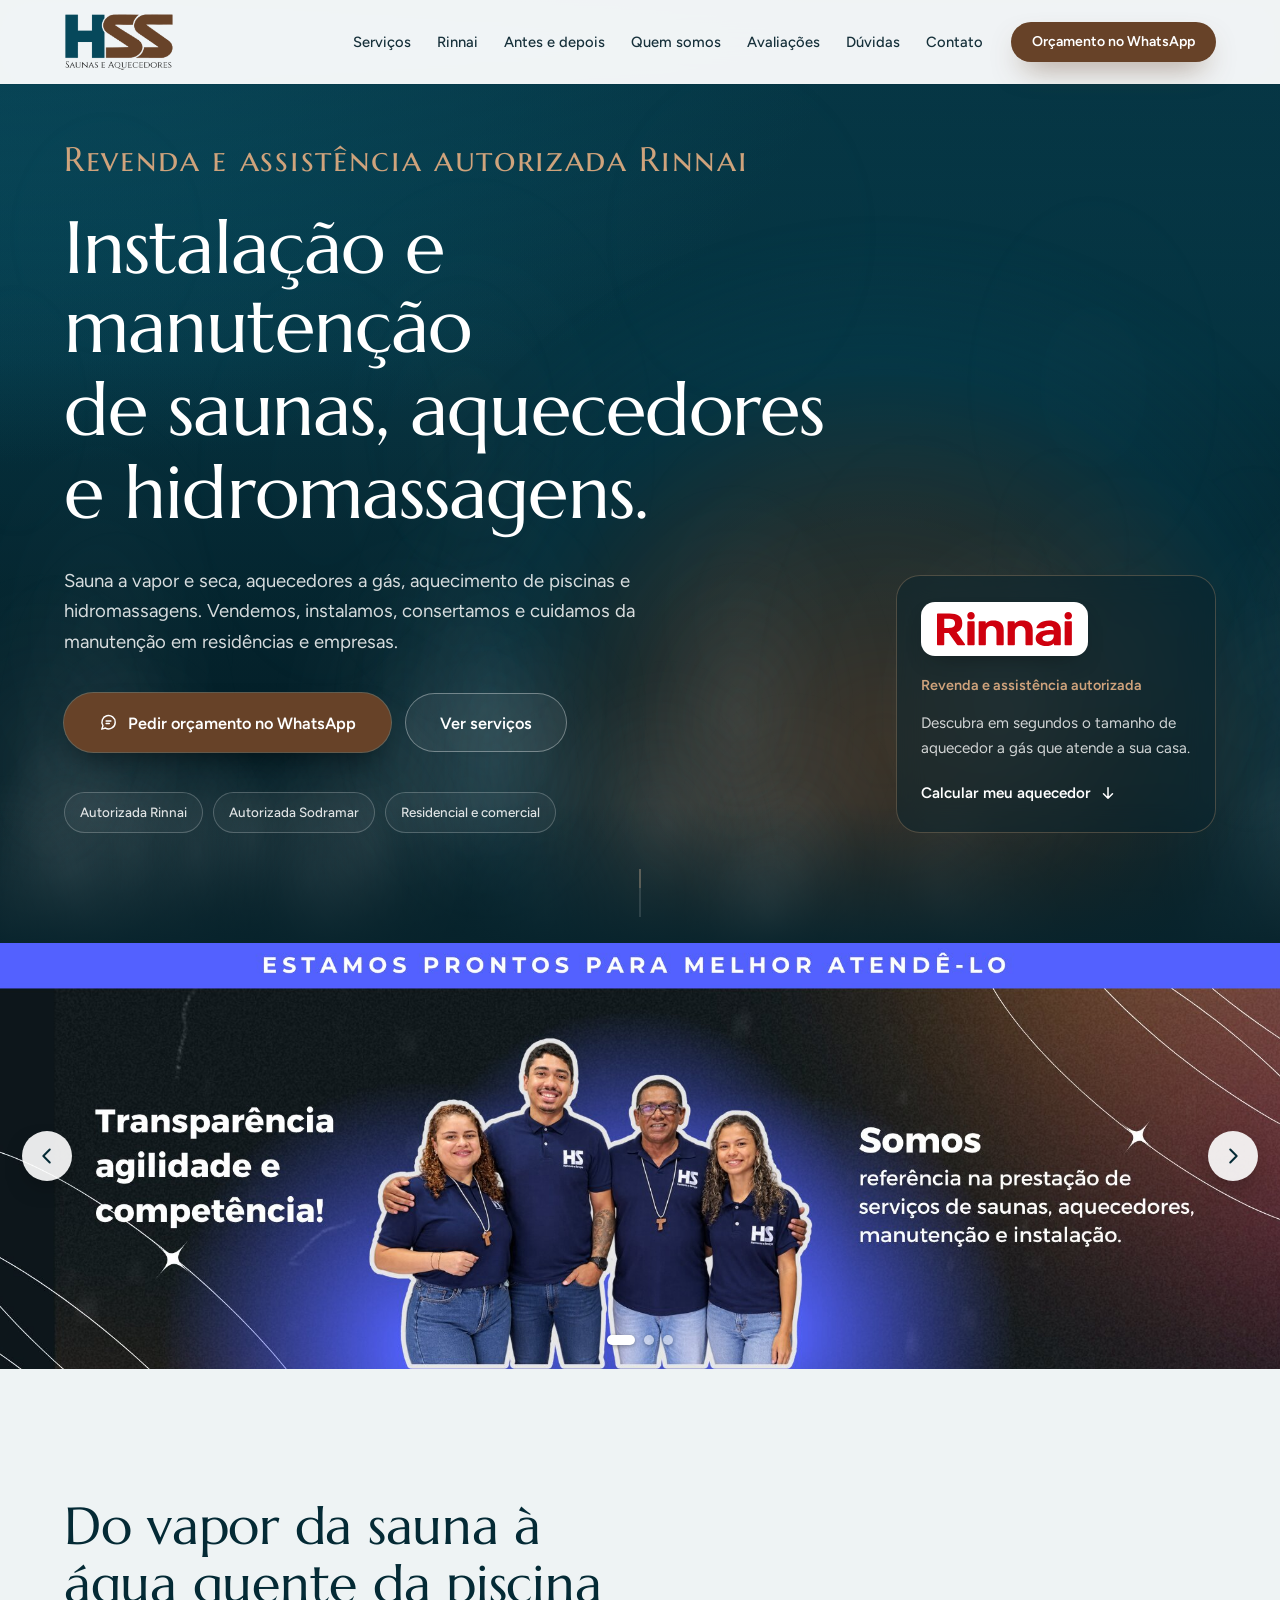
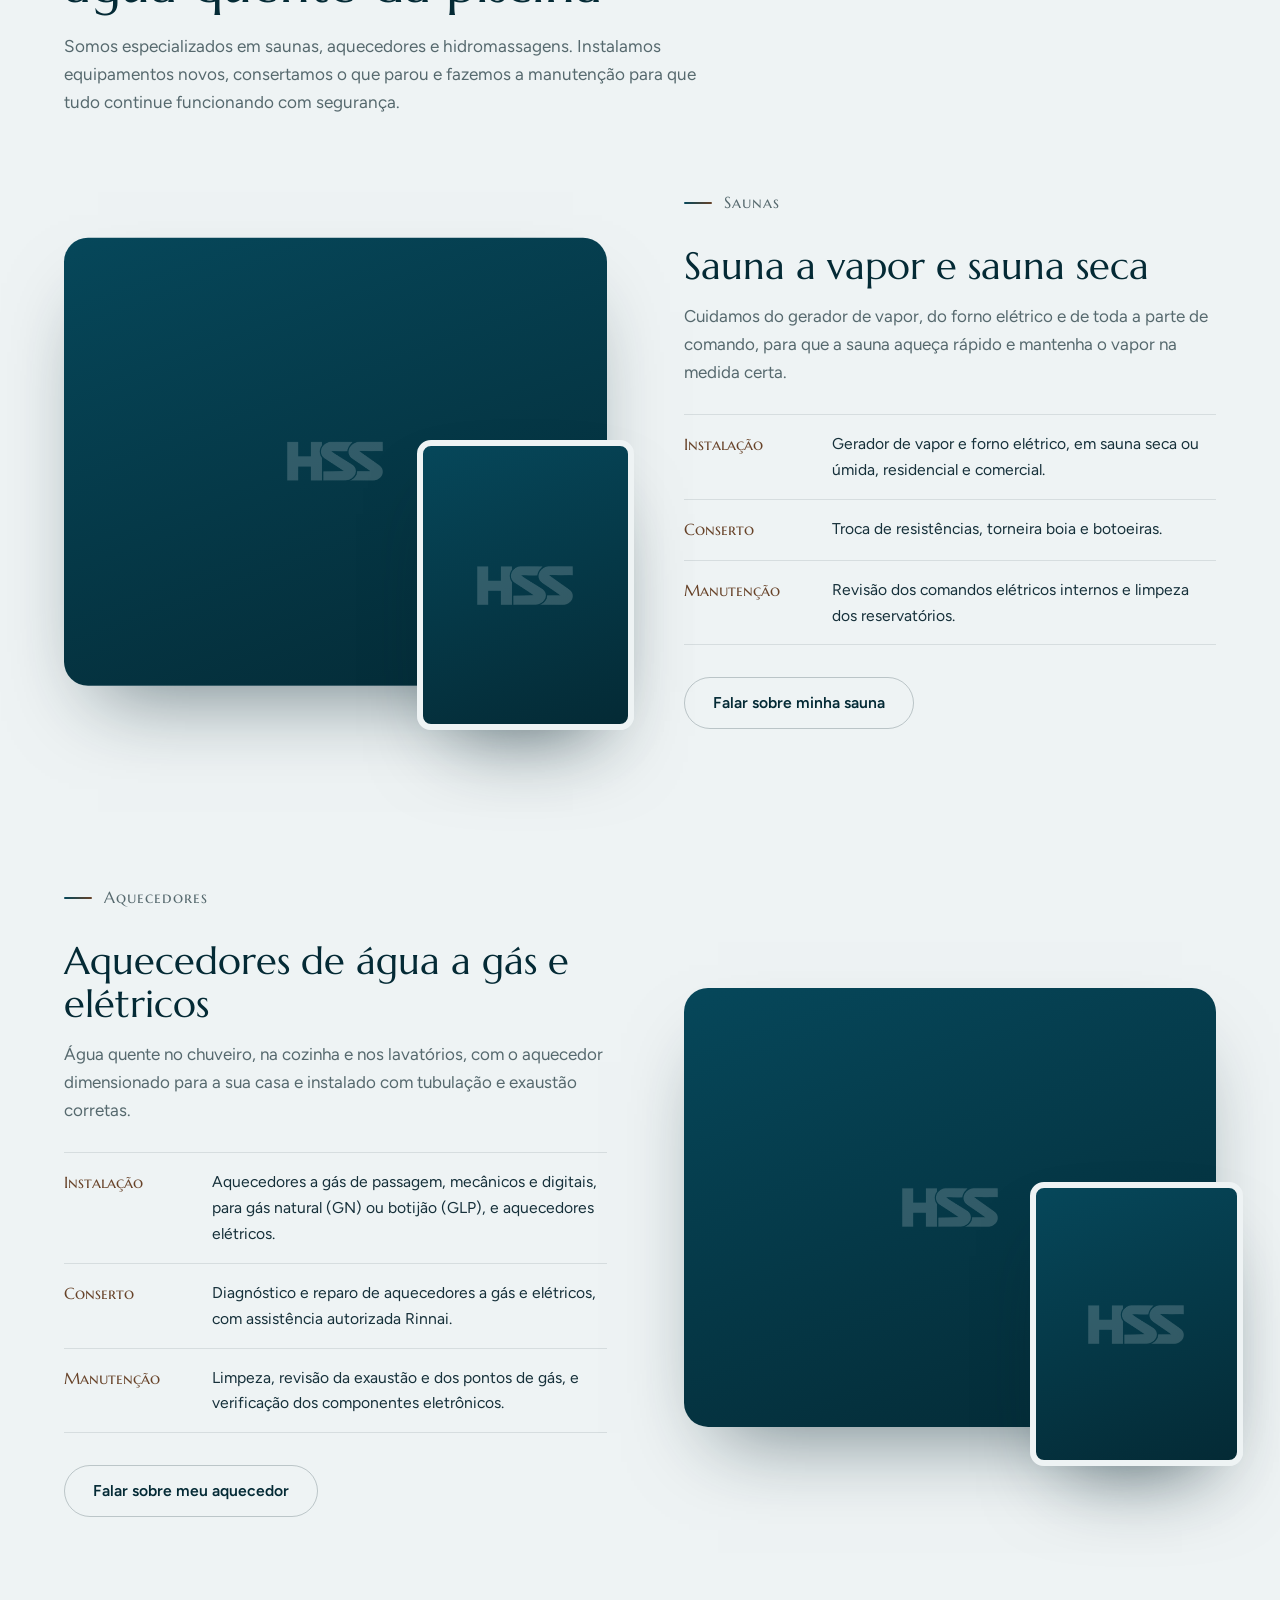
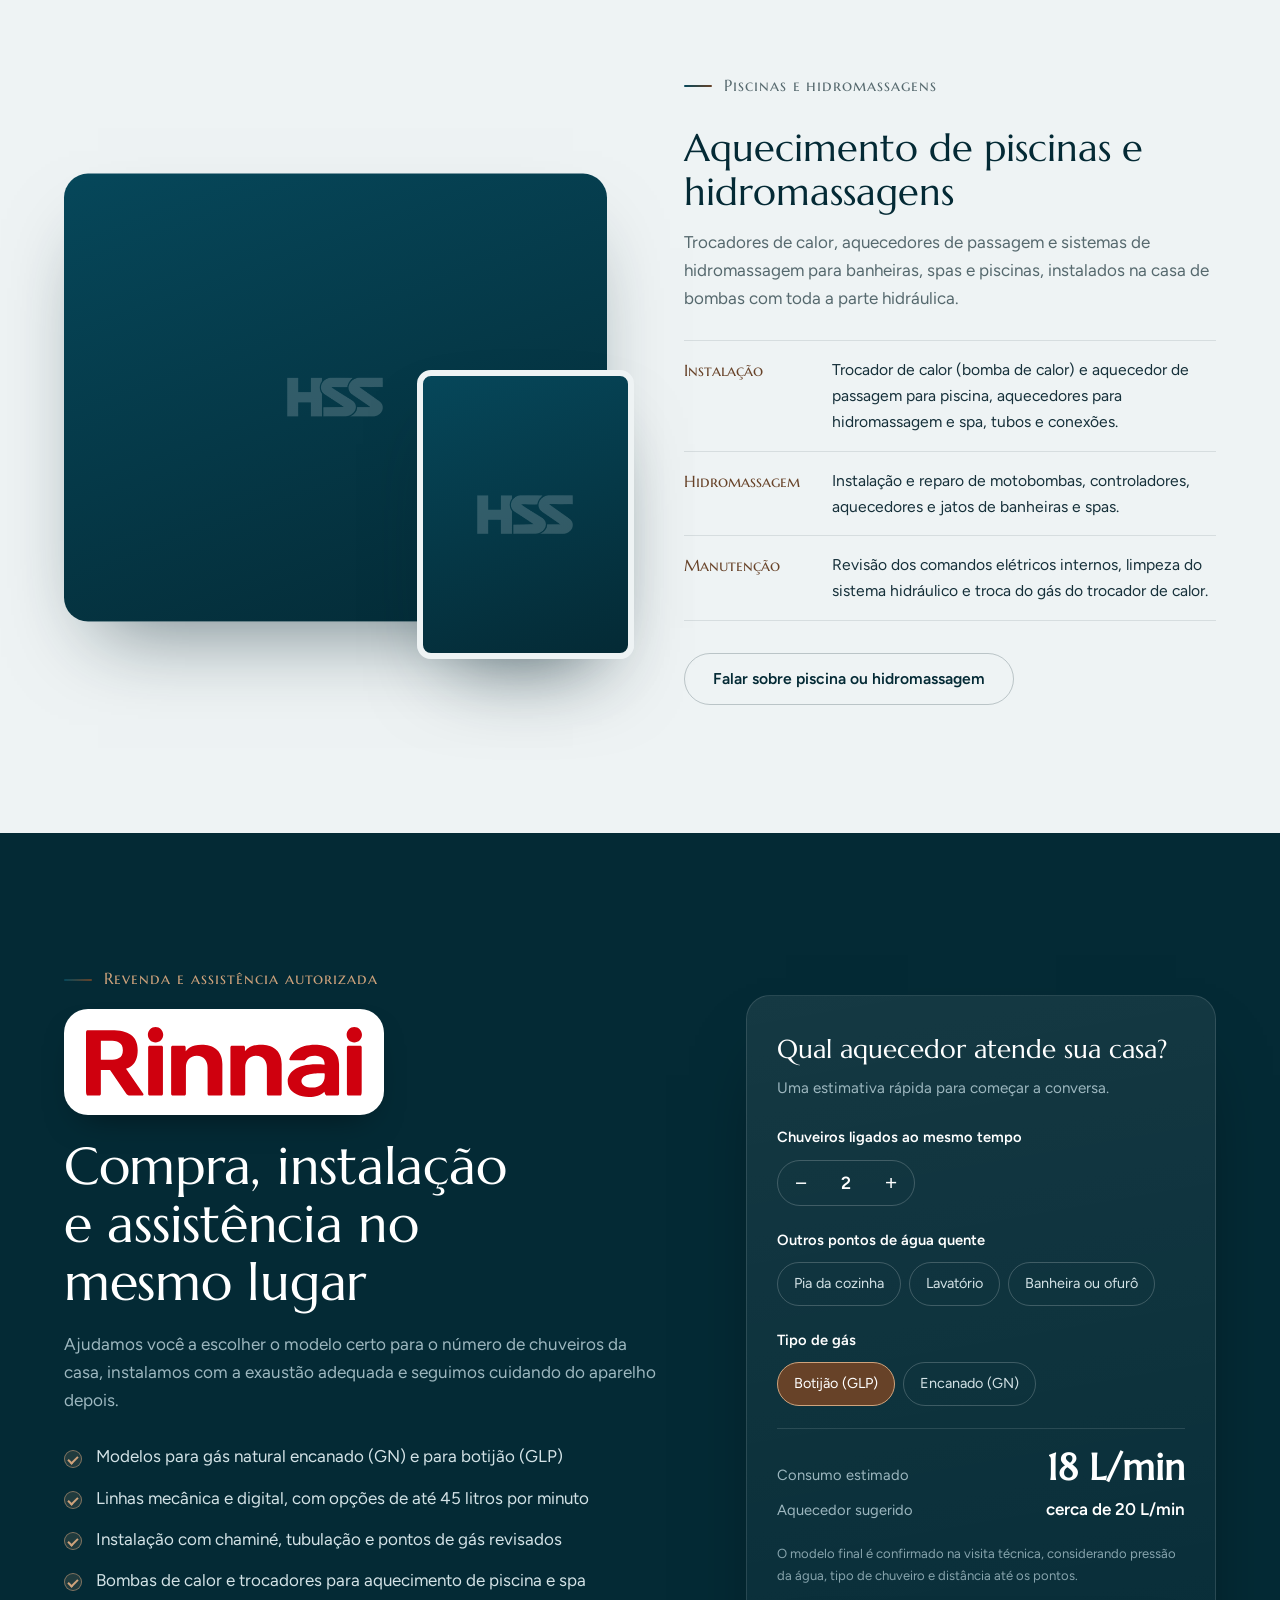
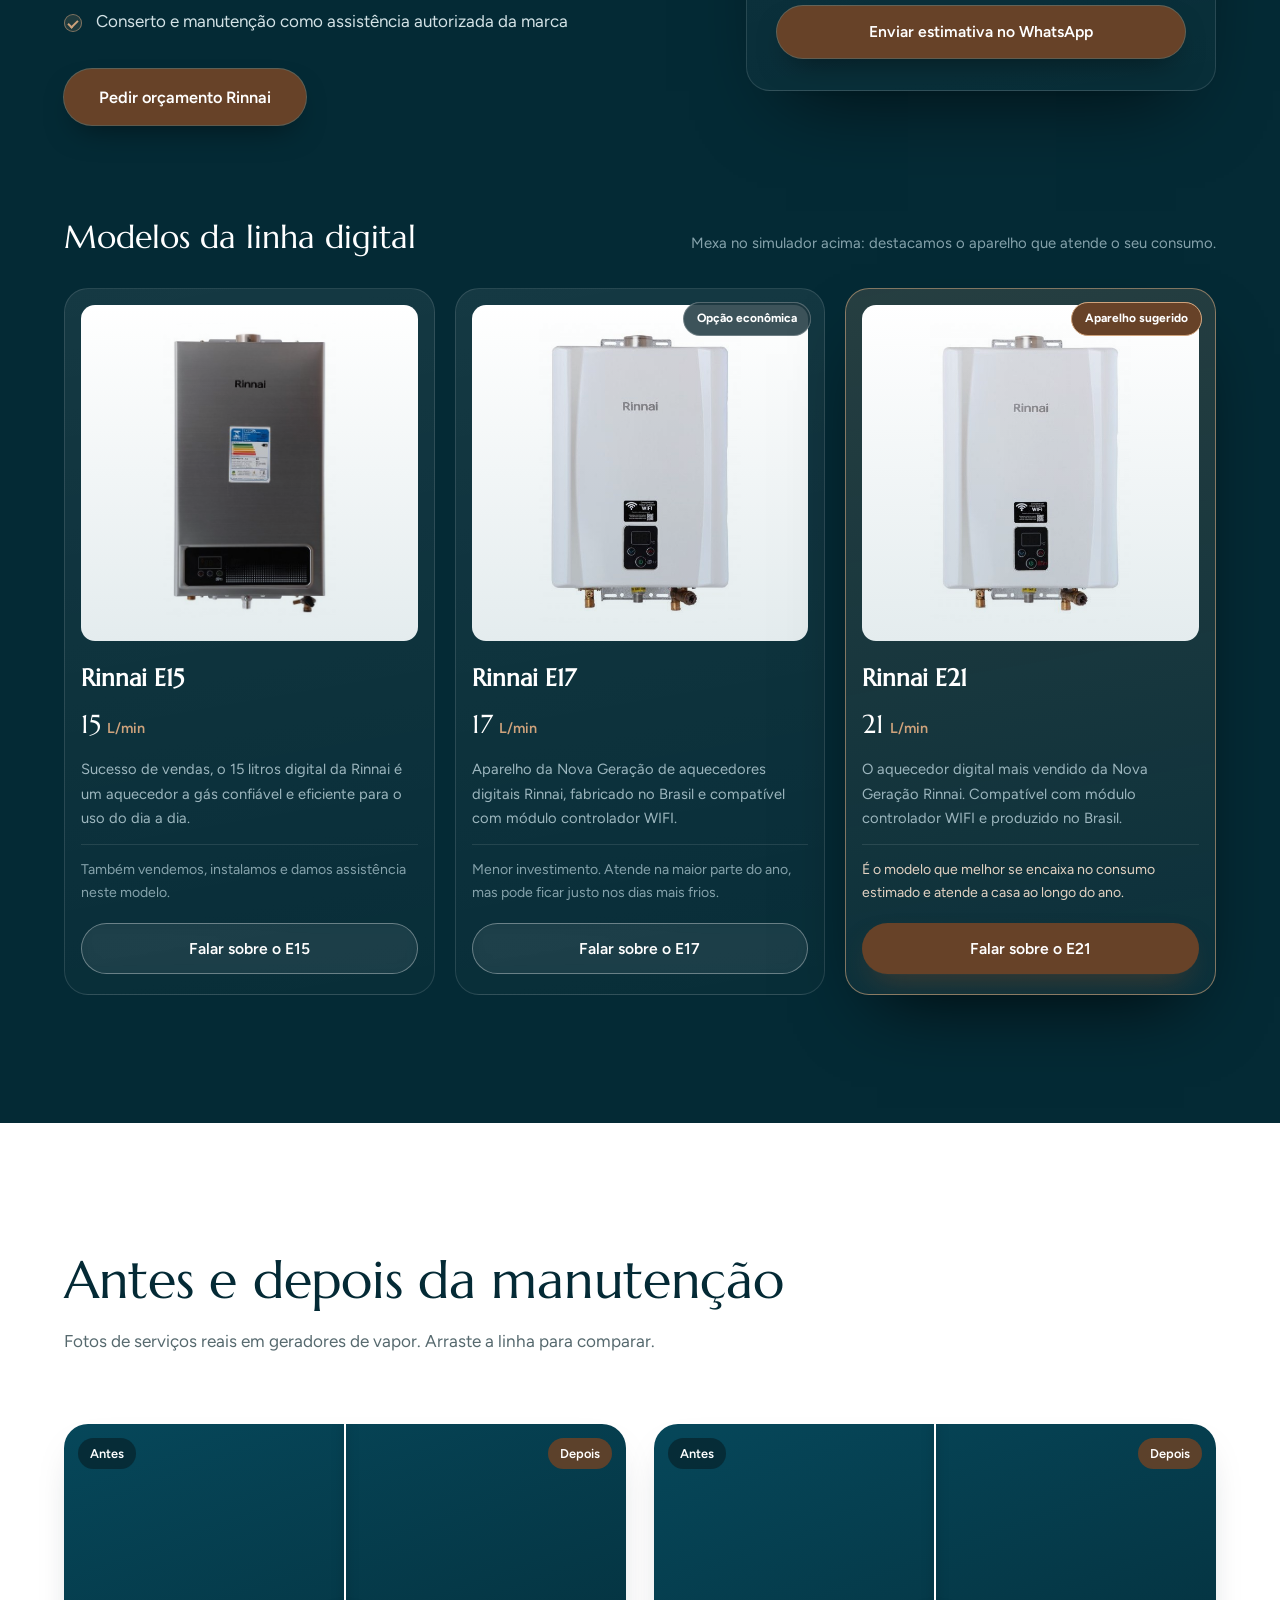
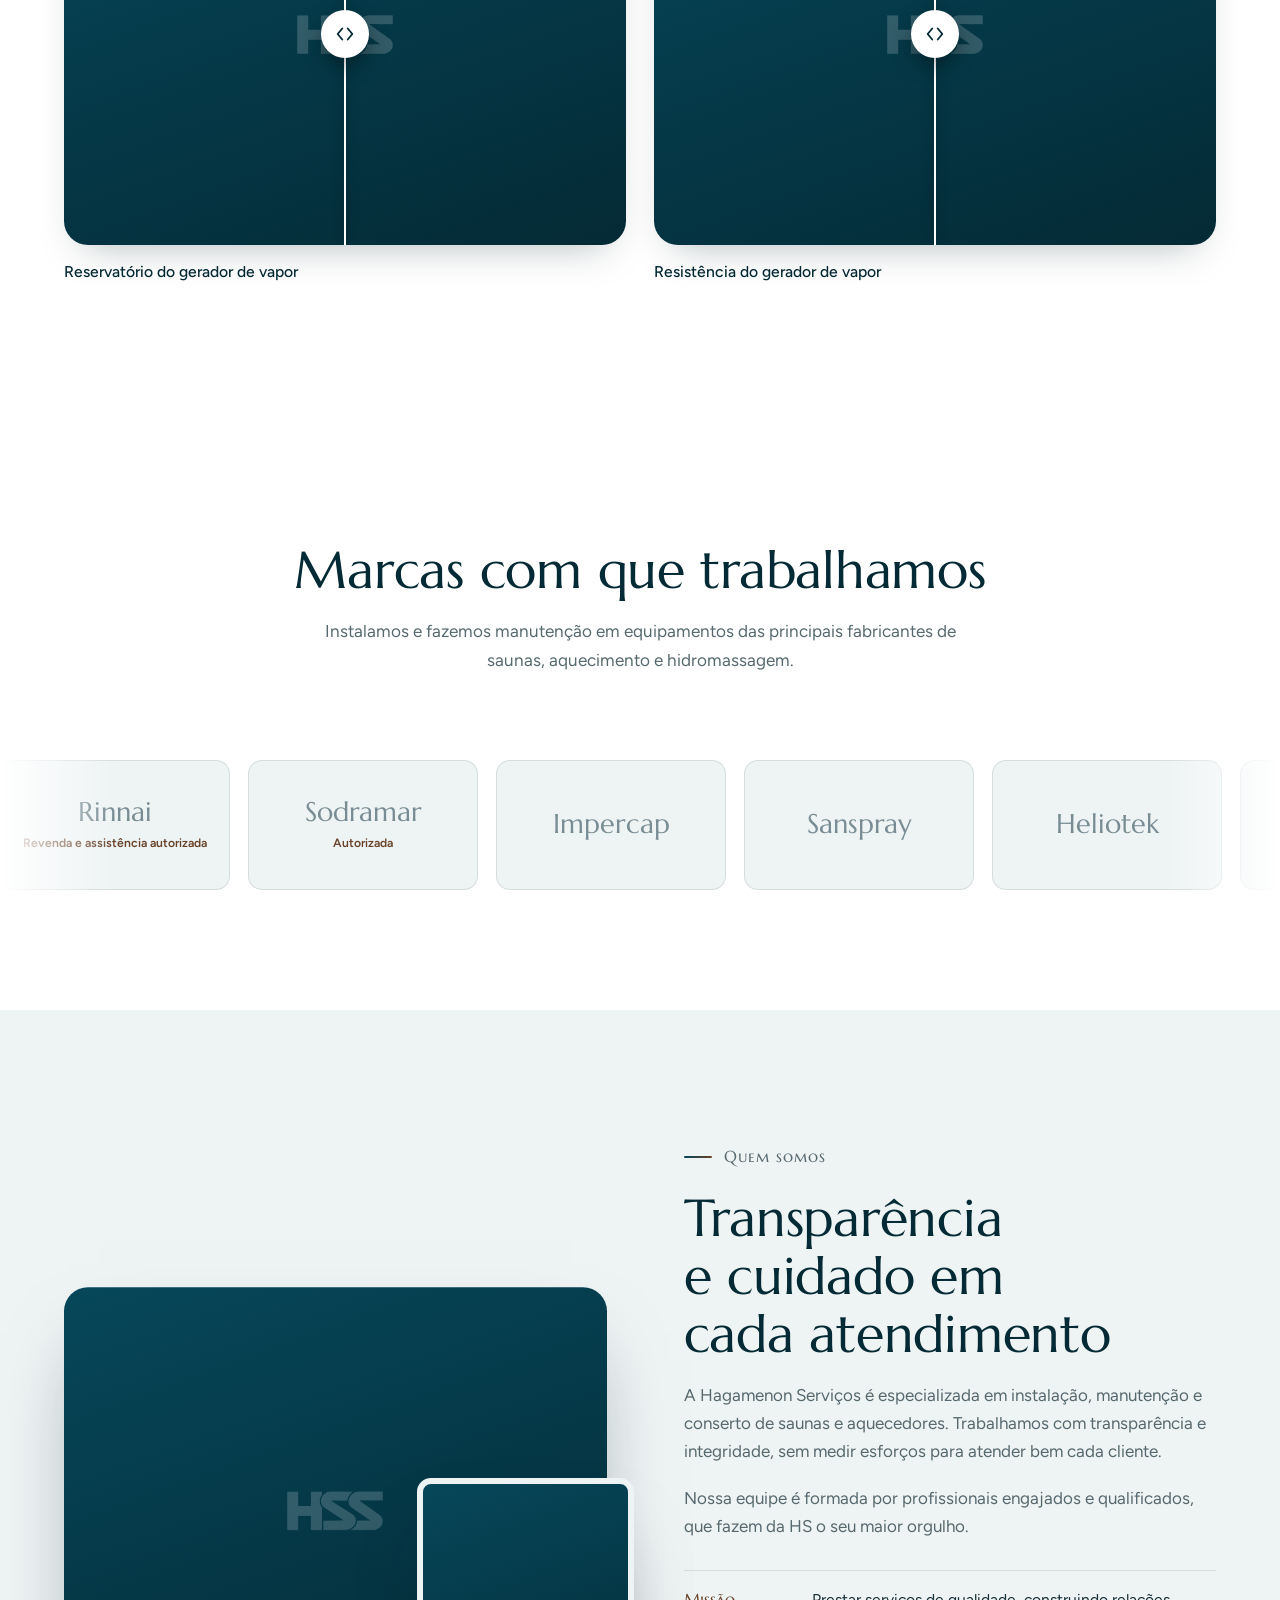
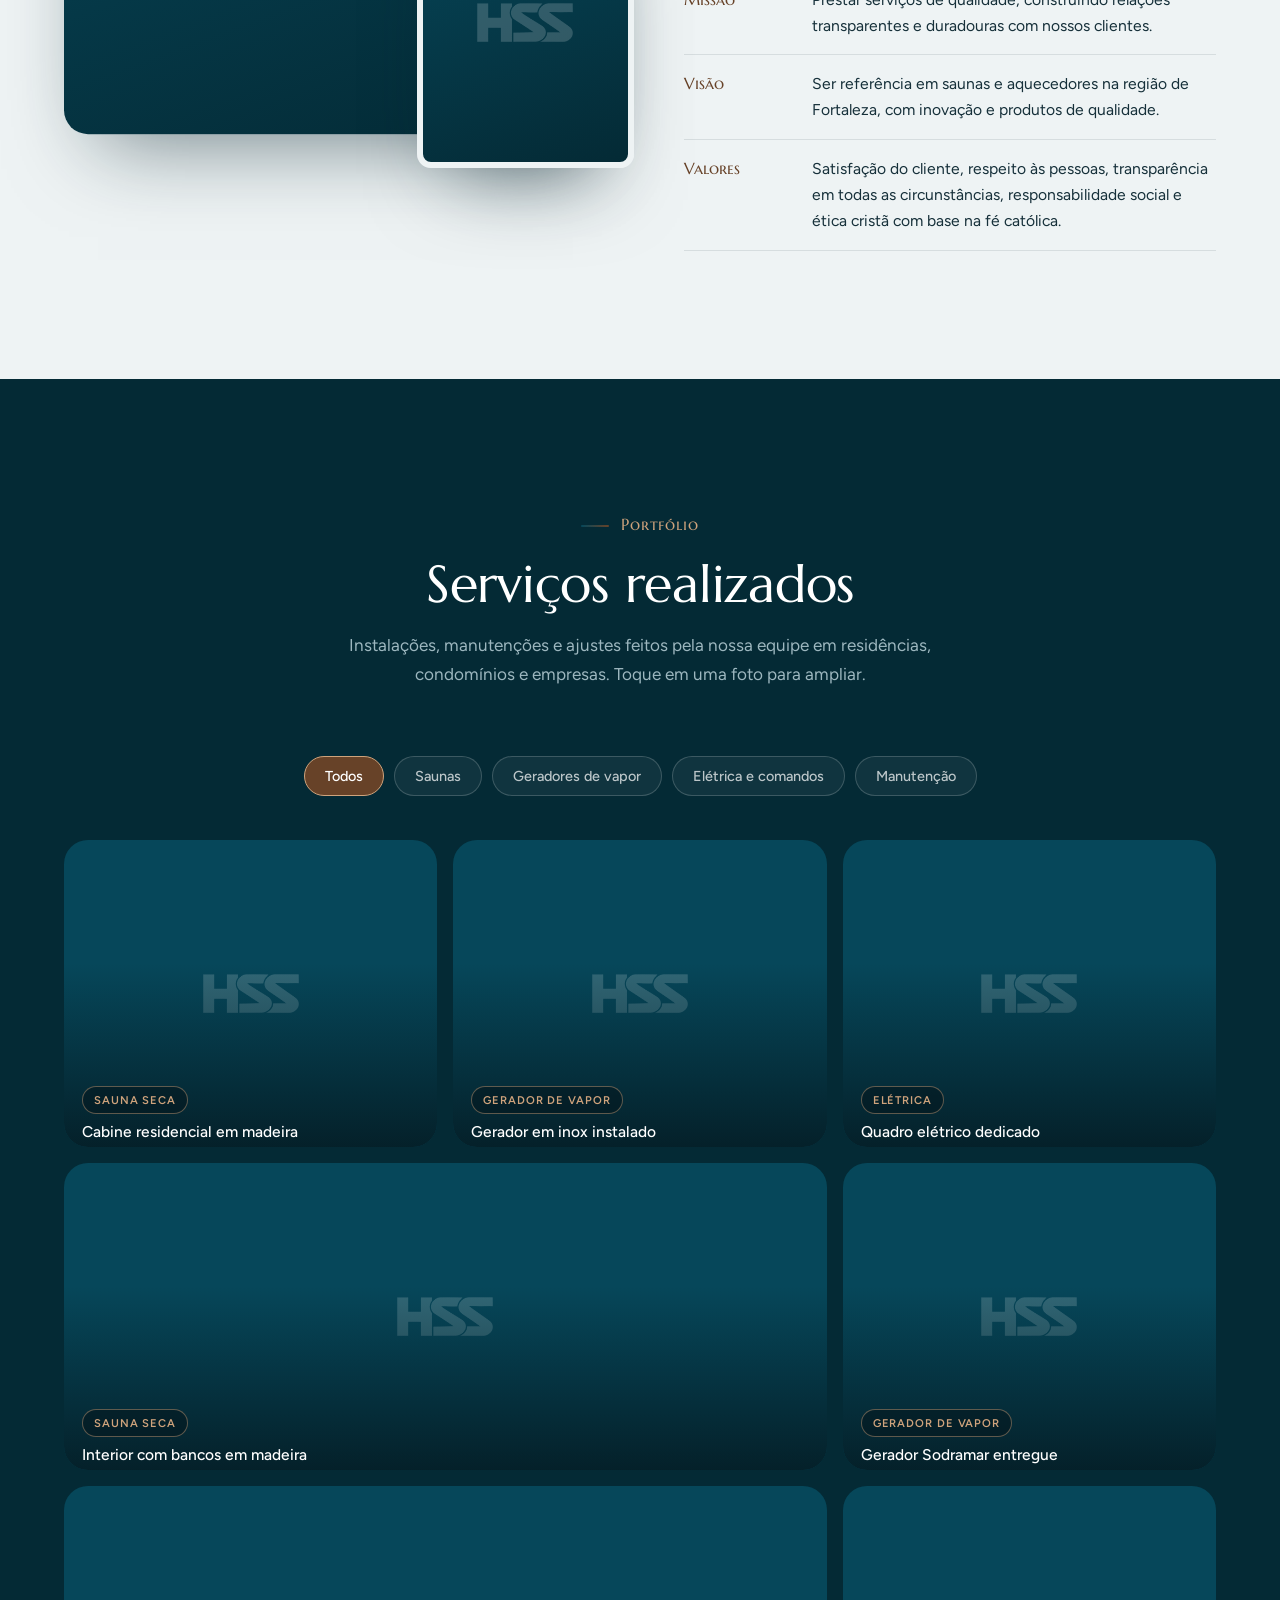
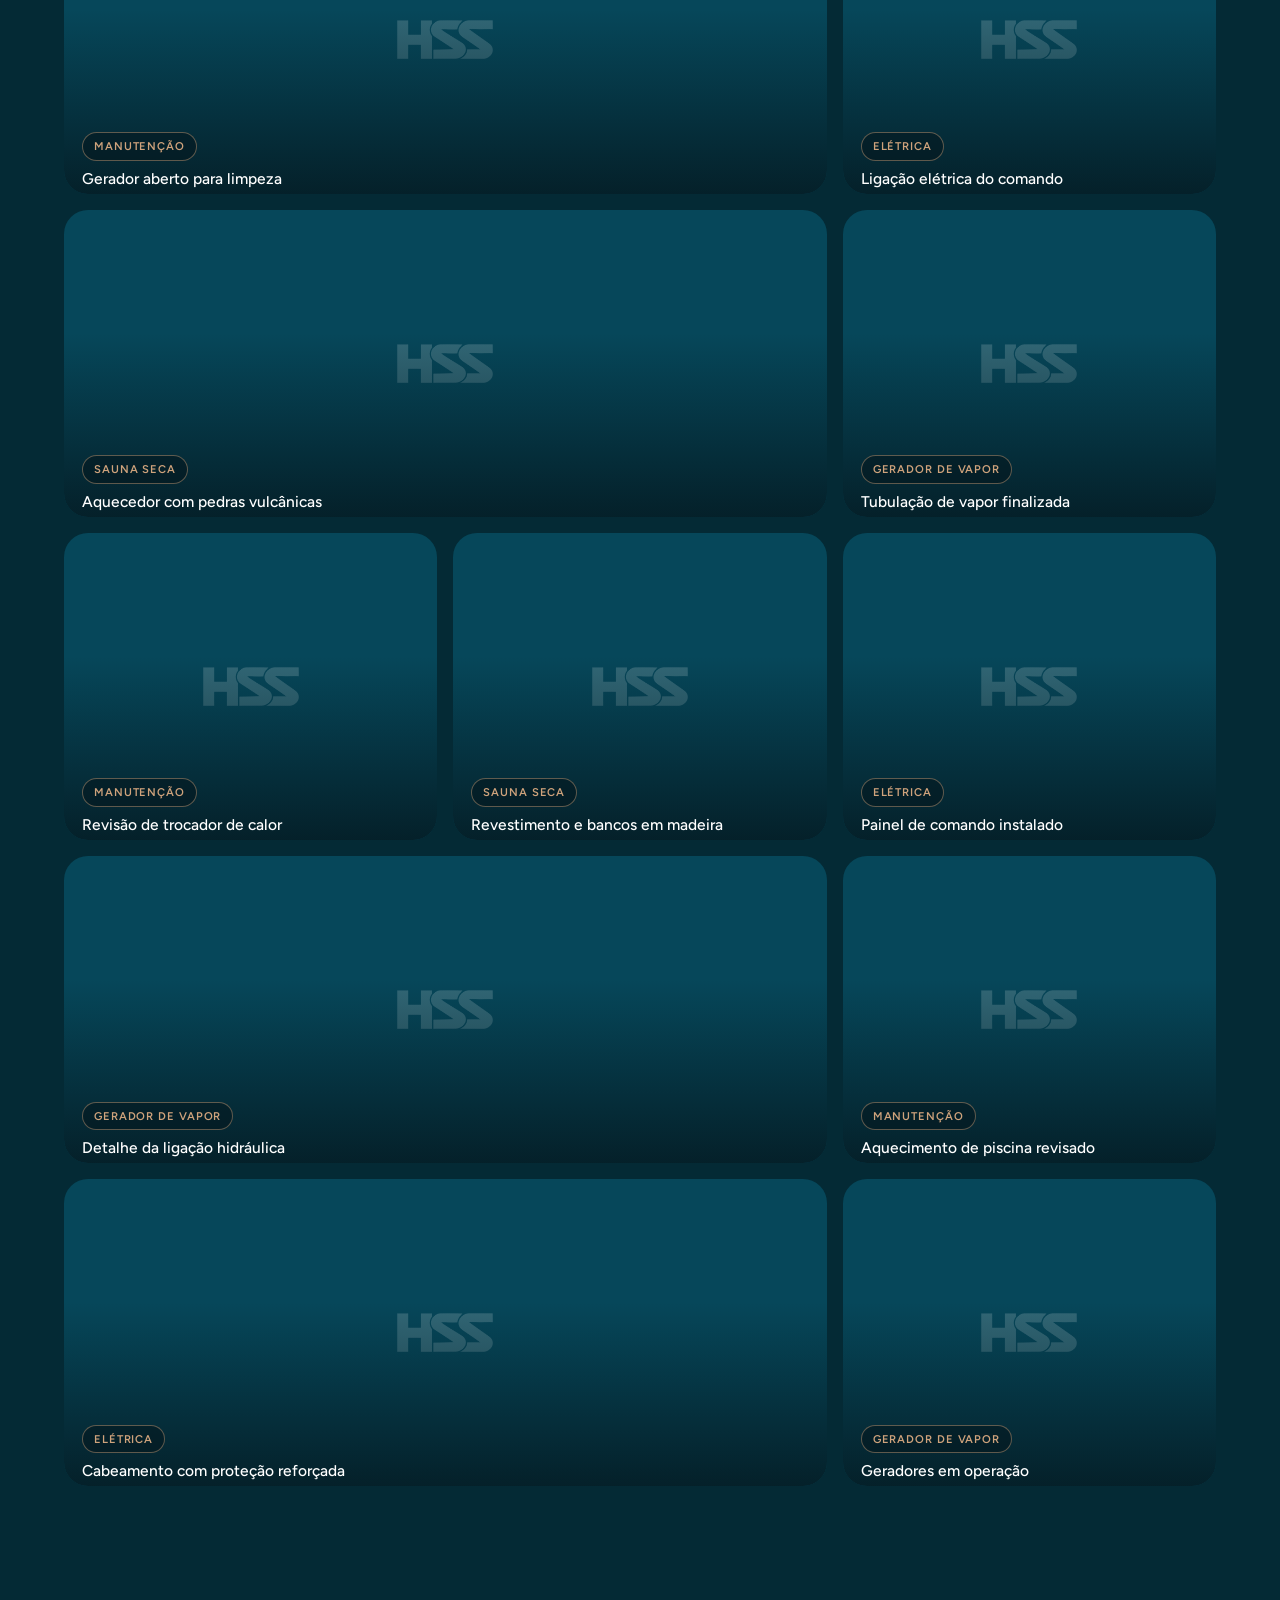
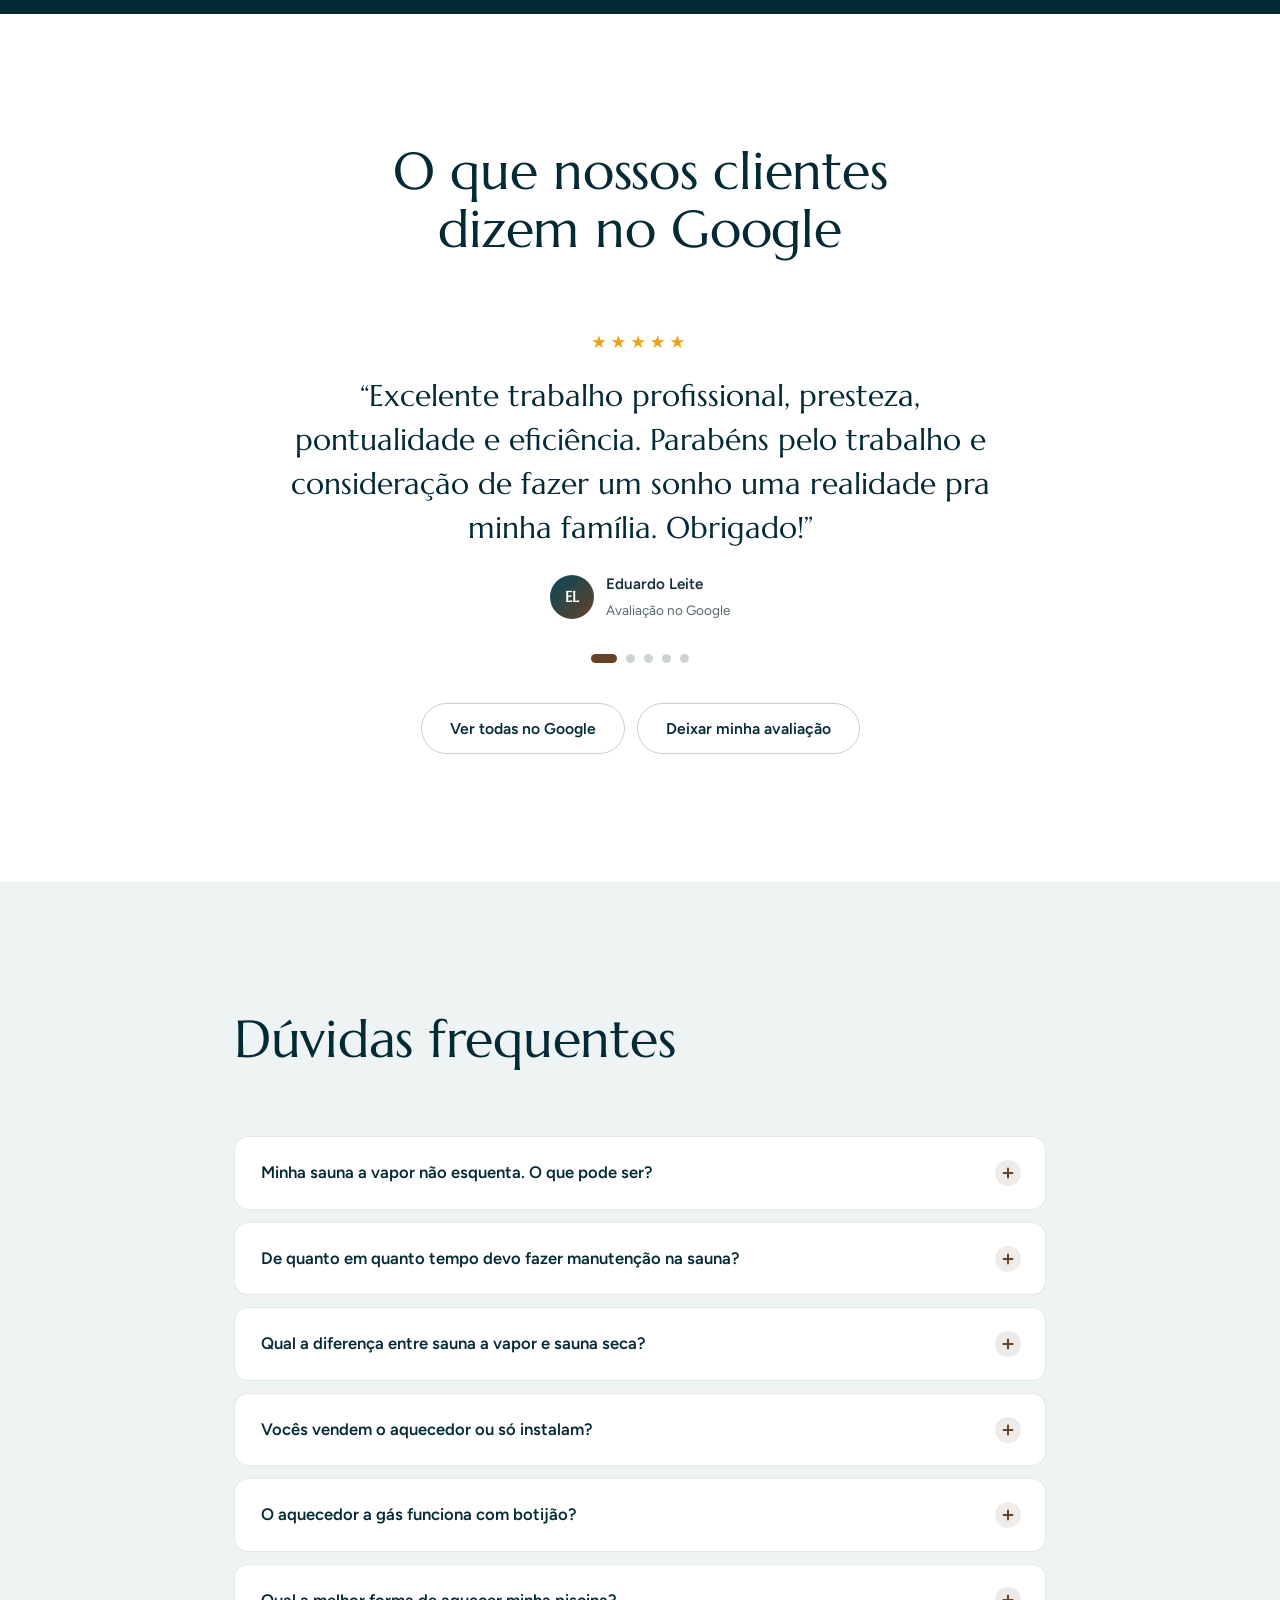
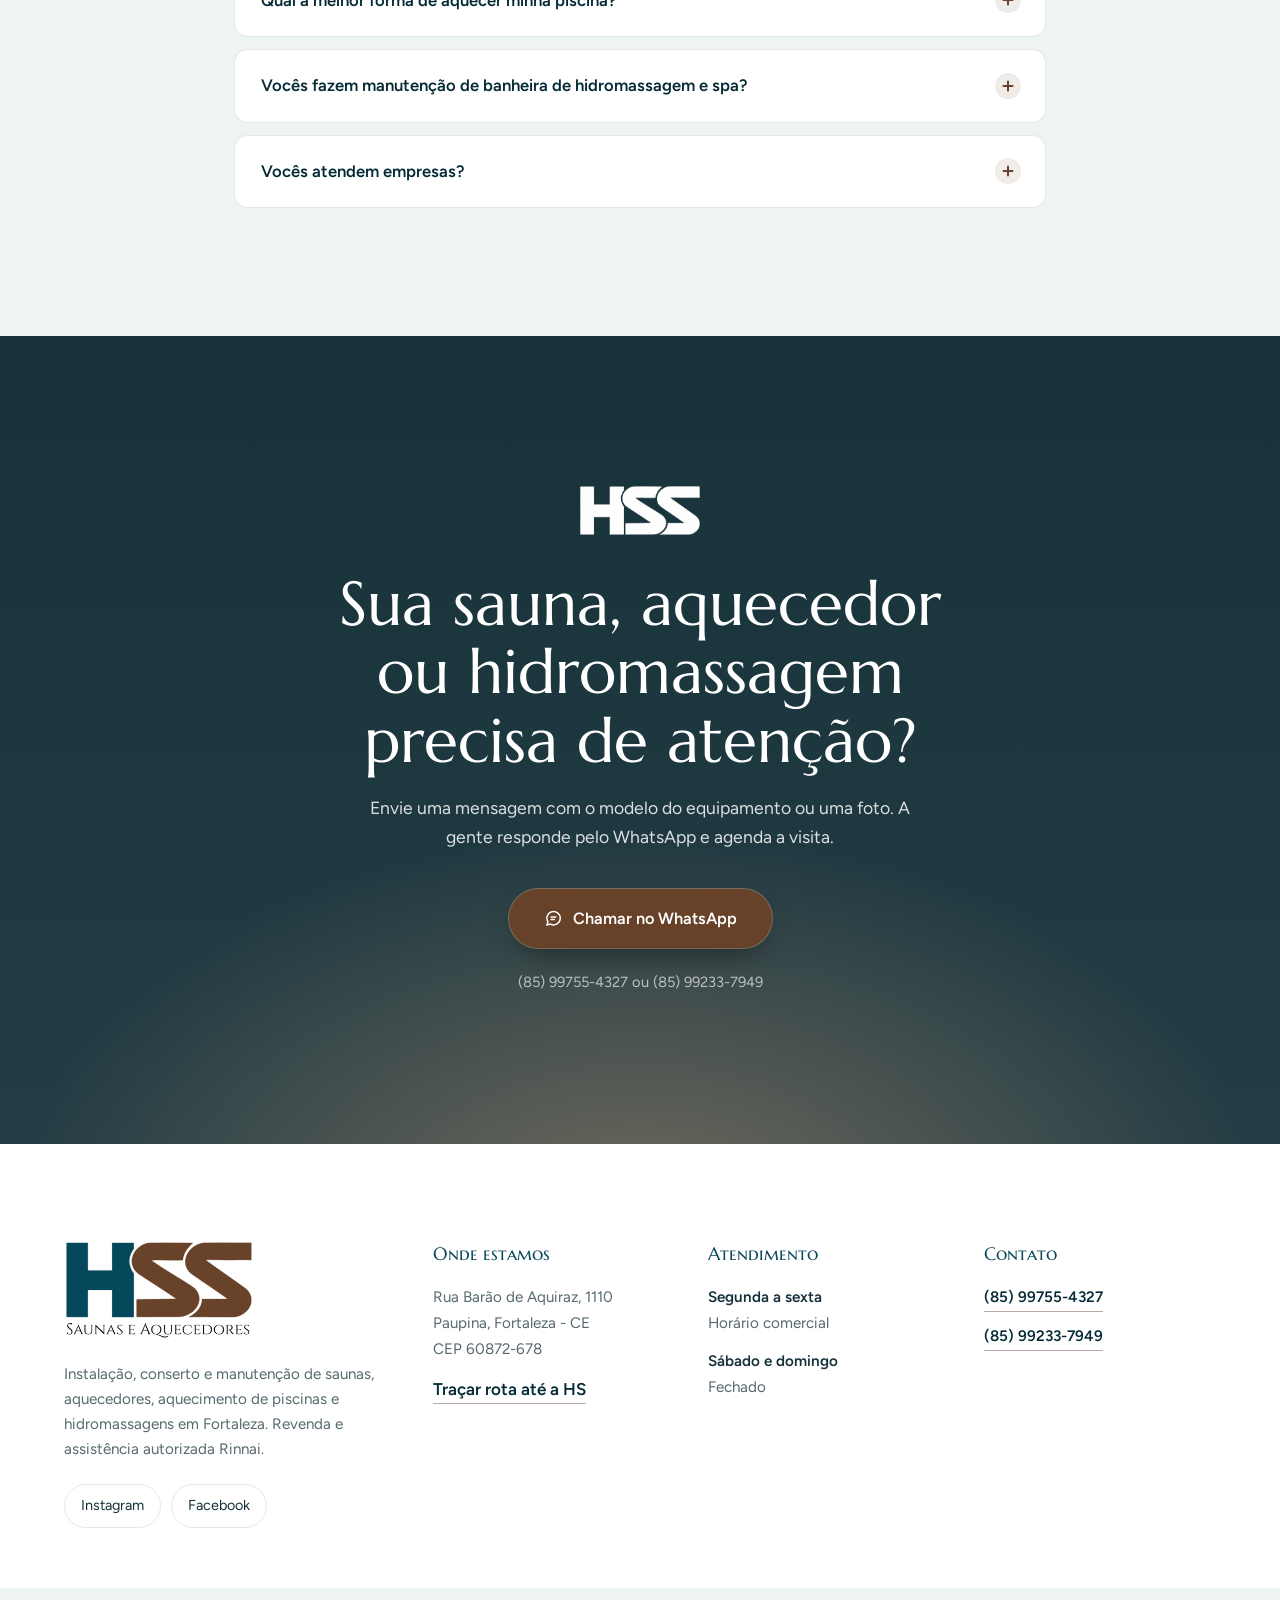
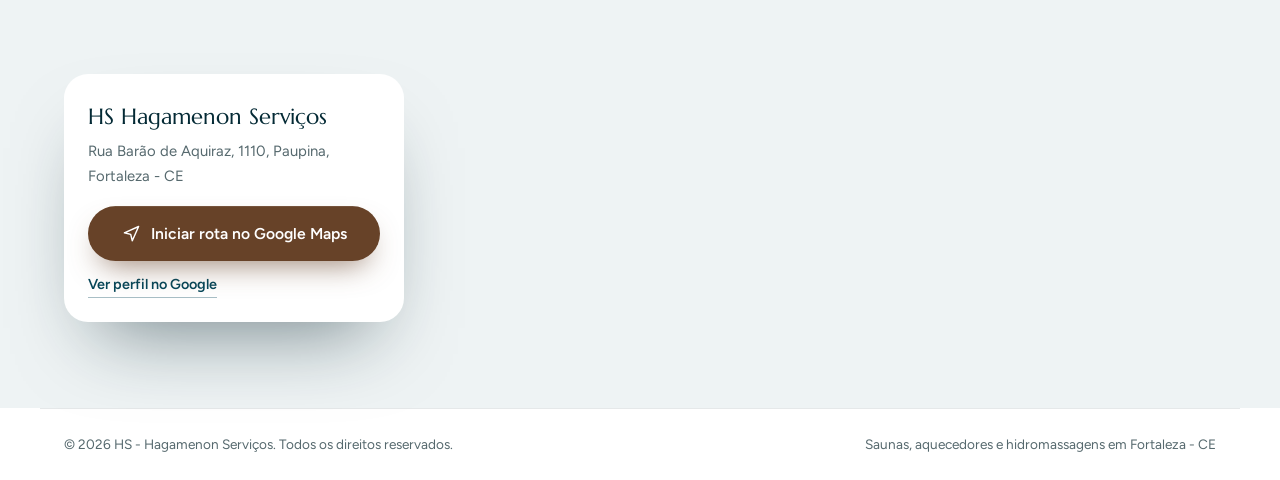
==== commit 1941de3b: "Dobra o tamanho da fonte do texto de destaque acima do título da hero Co-Authored-By: Claude Sonnet " ====
--- a/index.html
+++ b/index.html
@@ -123,7 +123,7 @@
 .hero__fade{position:absolute;left:0;right:0;bottom:0;height:140px;z-index:-1;background:linear-gradient(180deg,transparent,rgba(7,35,44,.9))}
 .hero__content>*{min-width:0}
 .hero__content{position:relative;z-index:2;width:100%;max-width:var(--wrap);margin-inline:auto;padding-inline:24px;color:#fff;display:grid;grid-template-columns:minmax(0,1fr) 320px;gap:48px;align-items:end}
-.hero__kicker{font-family:var(--font-sc);font-size:1.05rem;letter-spacing:.05em;color:var(--wood-lt);margin:0 0 22px}
+.hero__kicker{font-family:var(--font-sc);font-size:2.1rem;letter-spacing:.05em;color:var(--wood-lt);margin:0 0 22px}
 .hero__title{font-family:var(--font-display);font-size:clamp(2.35rem,5.8vw,5rem);line-height:1.06;letter-spacing:-.012em;margin:0 0 28px}
 .hero__title .line{display:block;overflow:hidden;padding-bottom:.06em}
 .hero__title .line>span{display:block;transform:translateY(108%);animation:lineUp 1.15s var(--ease-out) forwards}
@@ -577,7 +577,7 @@
 
   <div class="hero__content">
     <div>
-      <p class="hero__kicker reveal-up" style="--d:.1s">Revenda e assistência autorizada Rinnai em Fortaleza</p>
+      <p class="hero__kicker reveal-up" style="--d:.1s">Revenda e assistência autorizada Rinnai</p>
       <h1 class="hero__title">
         <span class="line"><span>Instalação e manutenção</span></span>
         <span class="line"><span>de saunas, aquecedores</span></span>
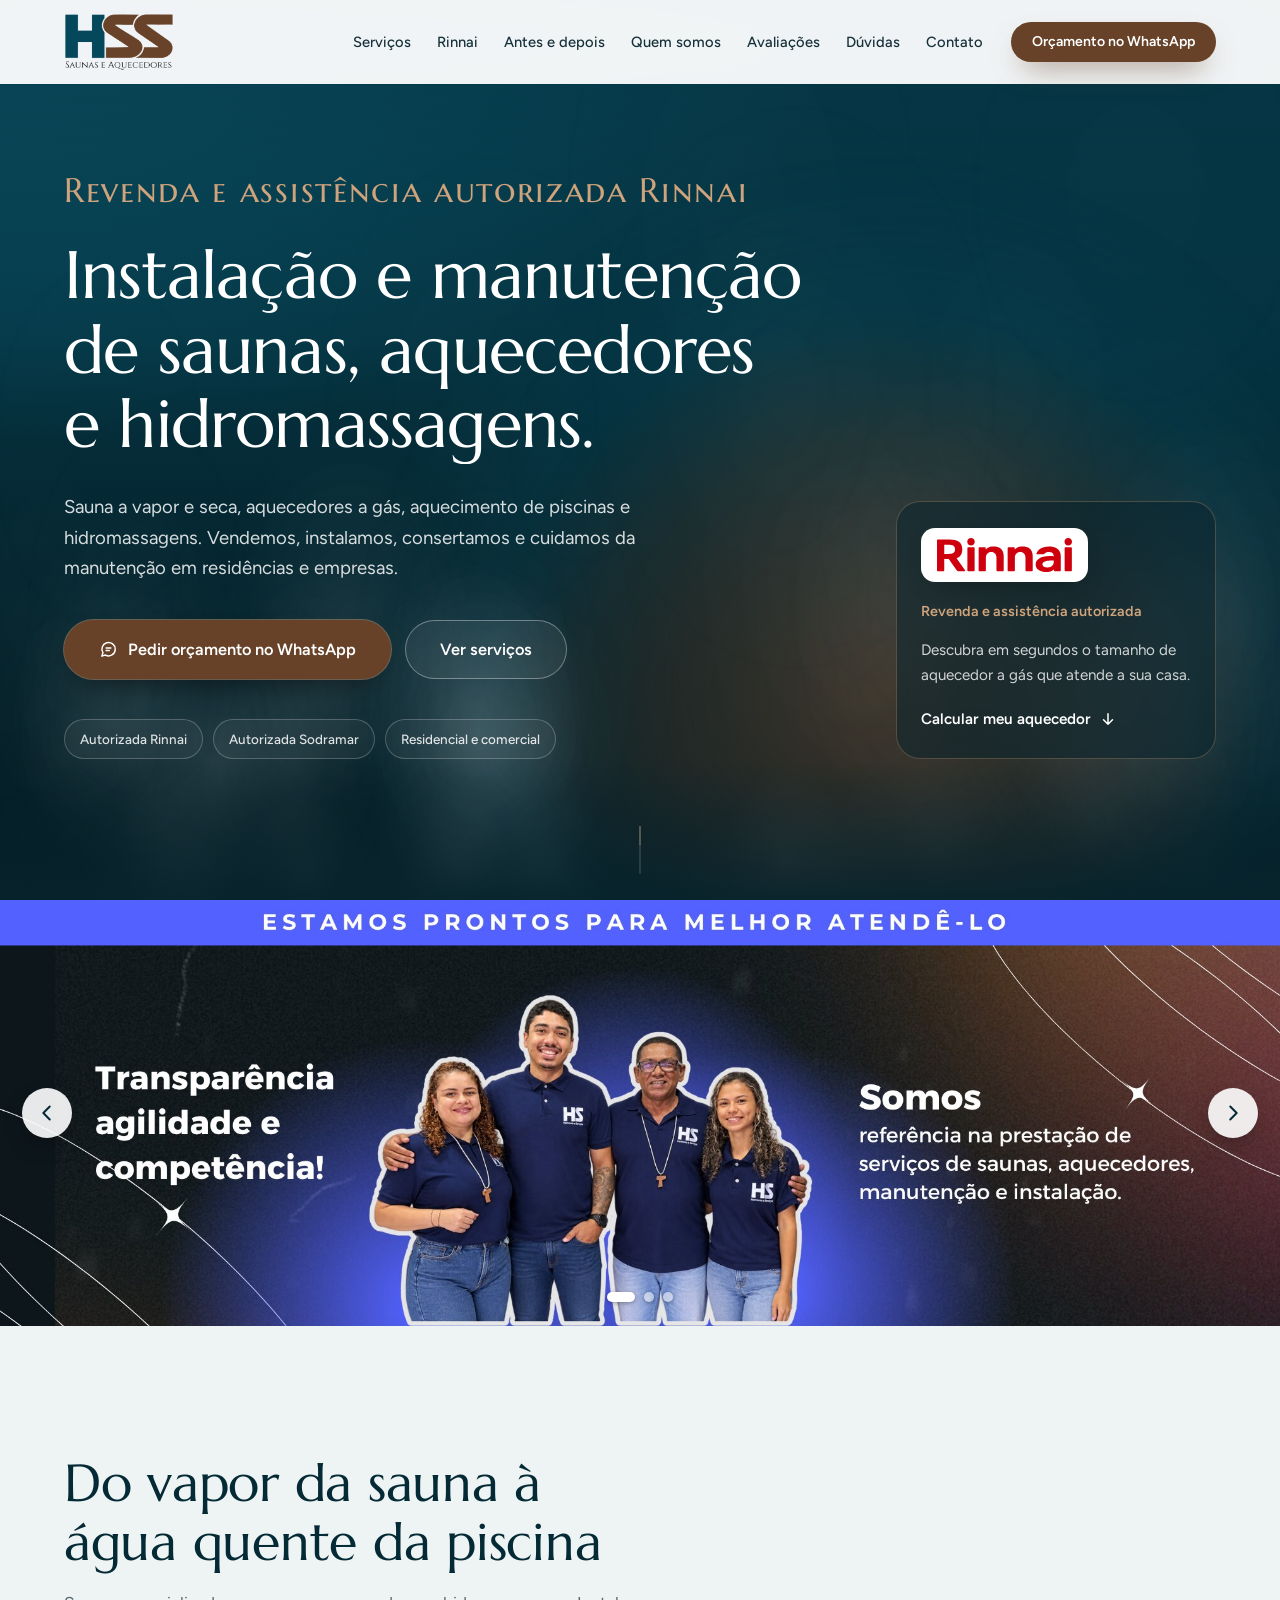
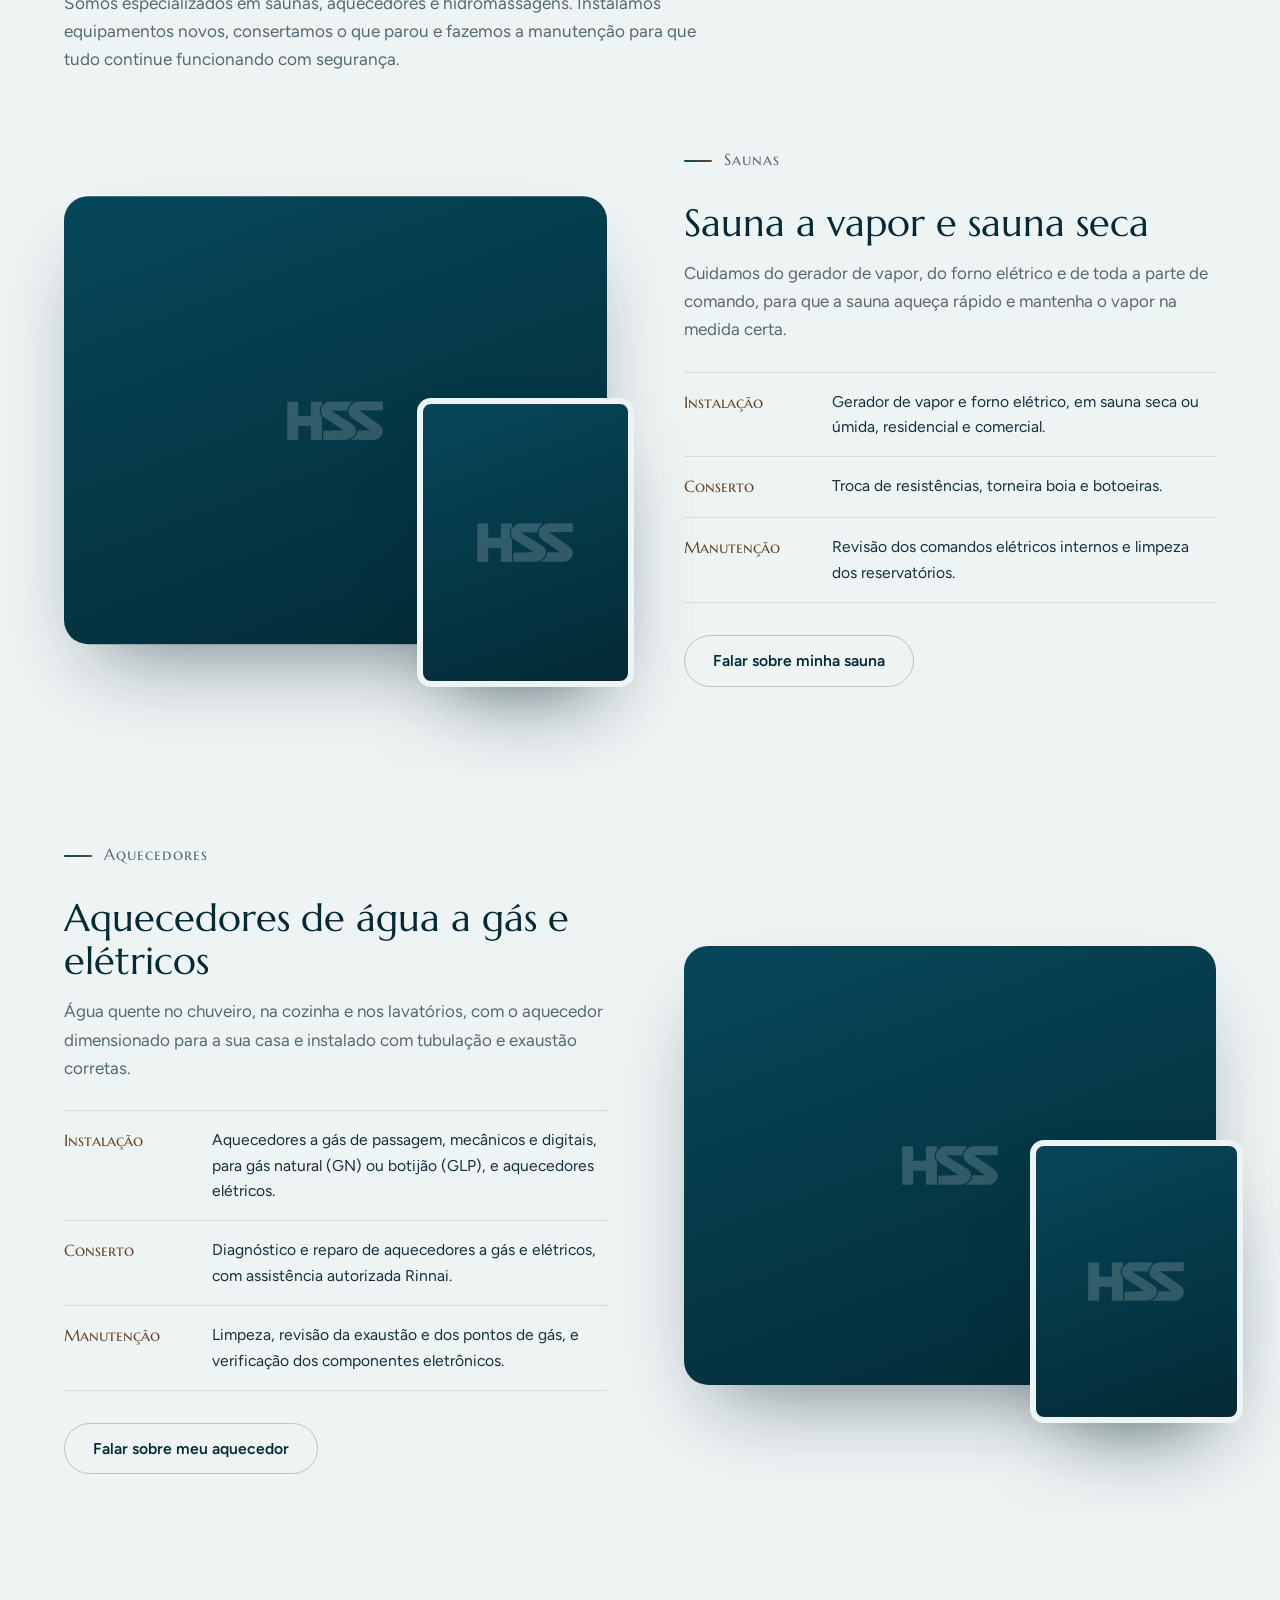
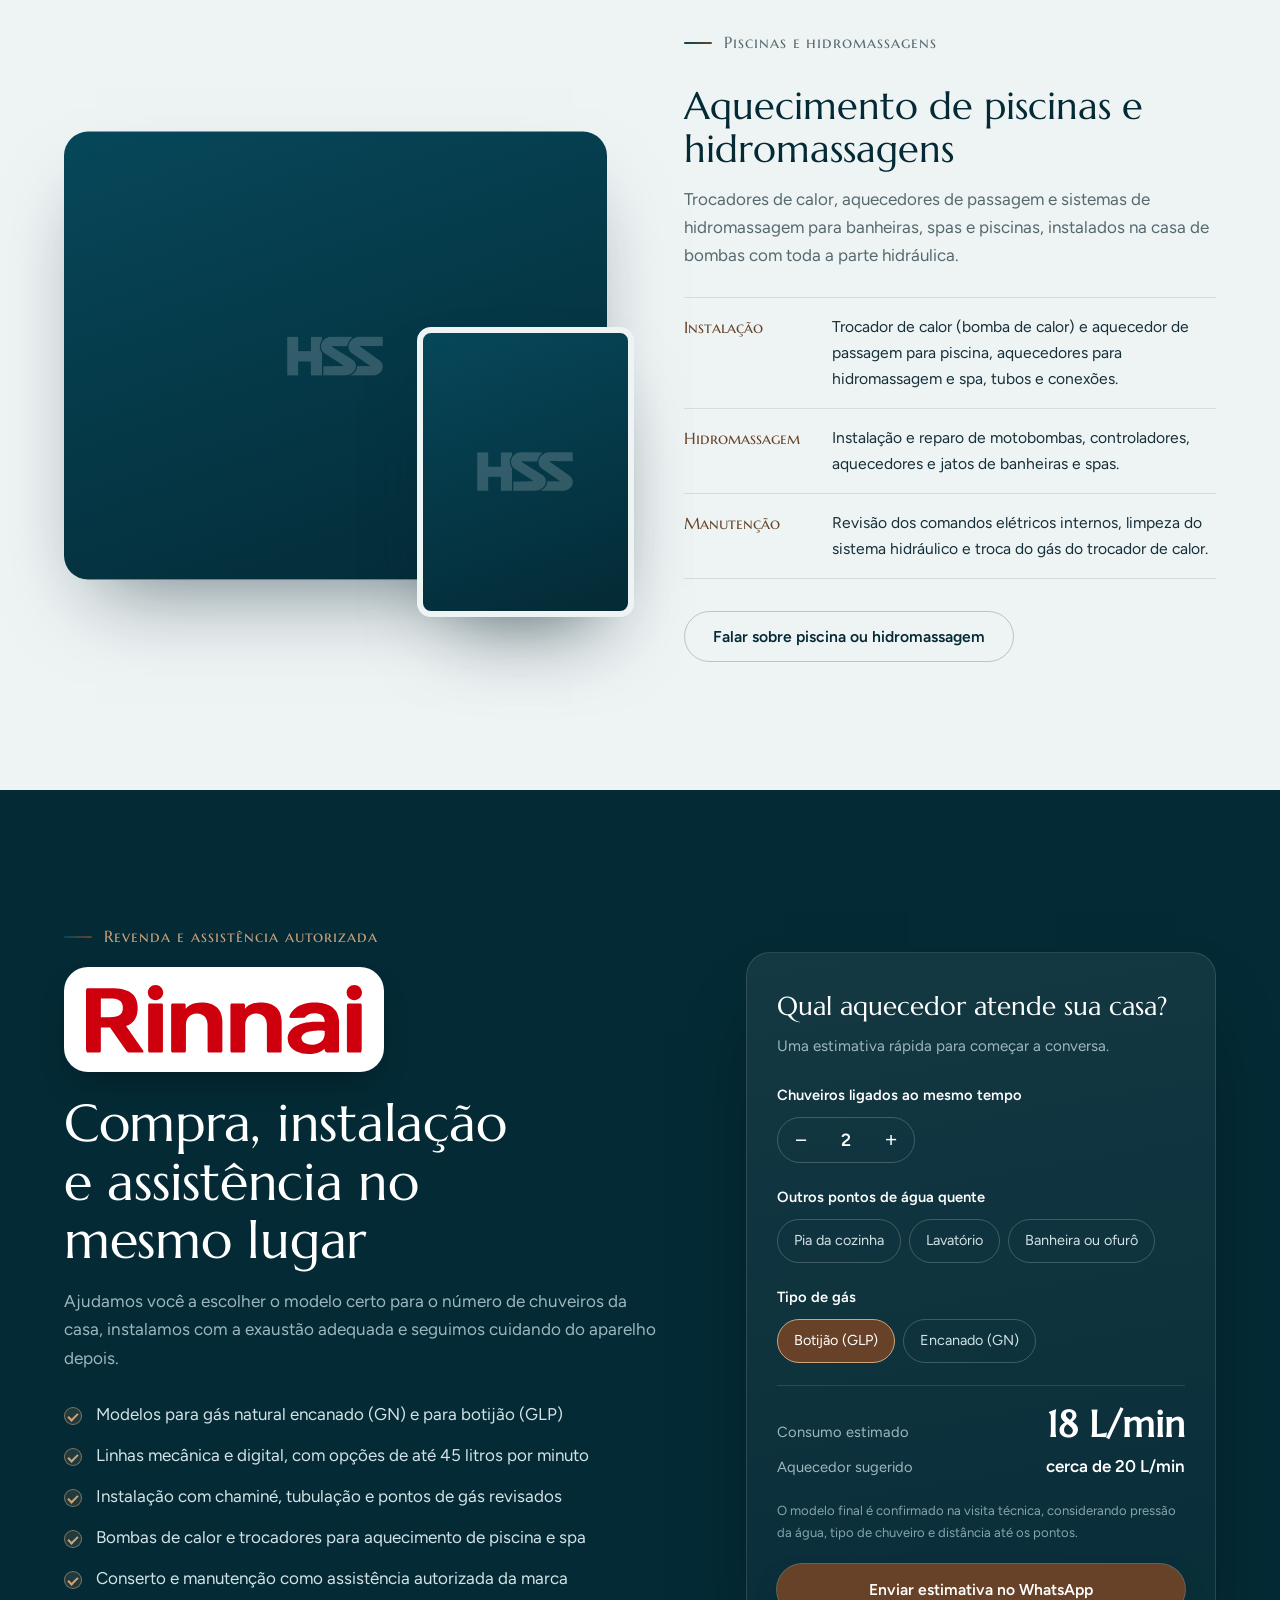
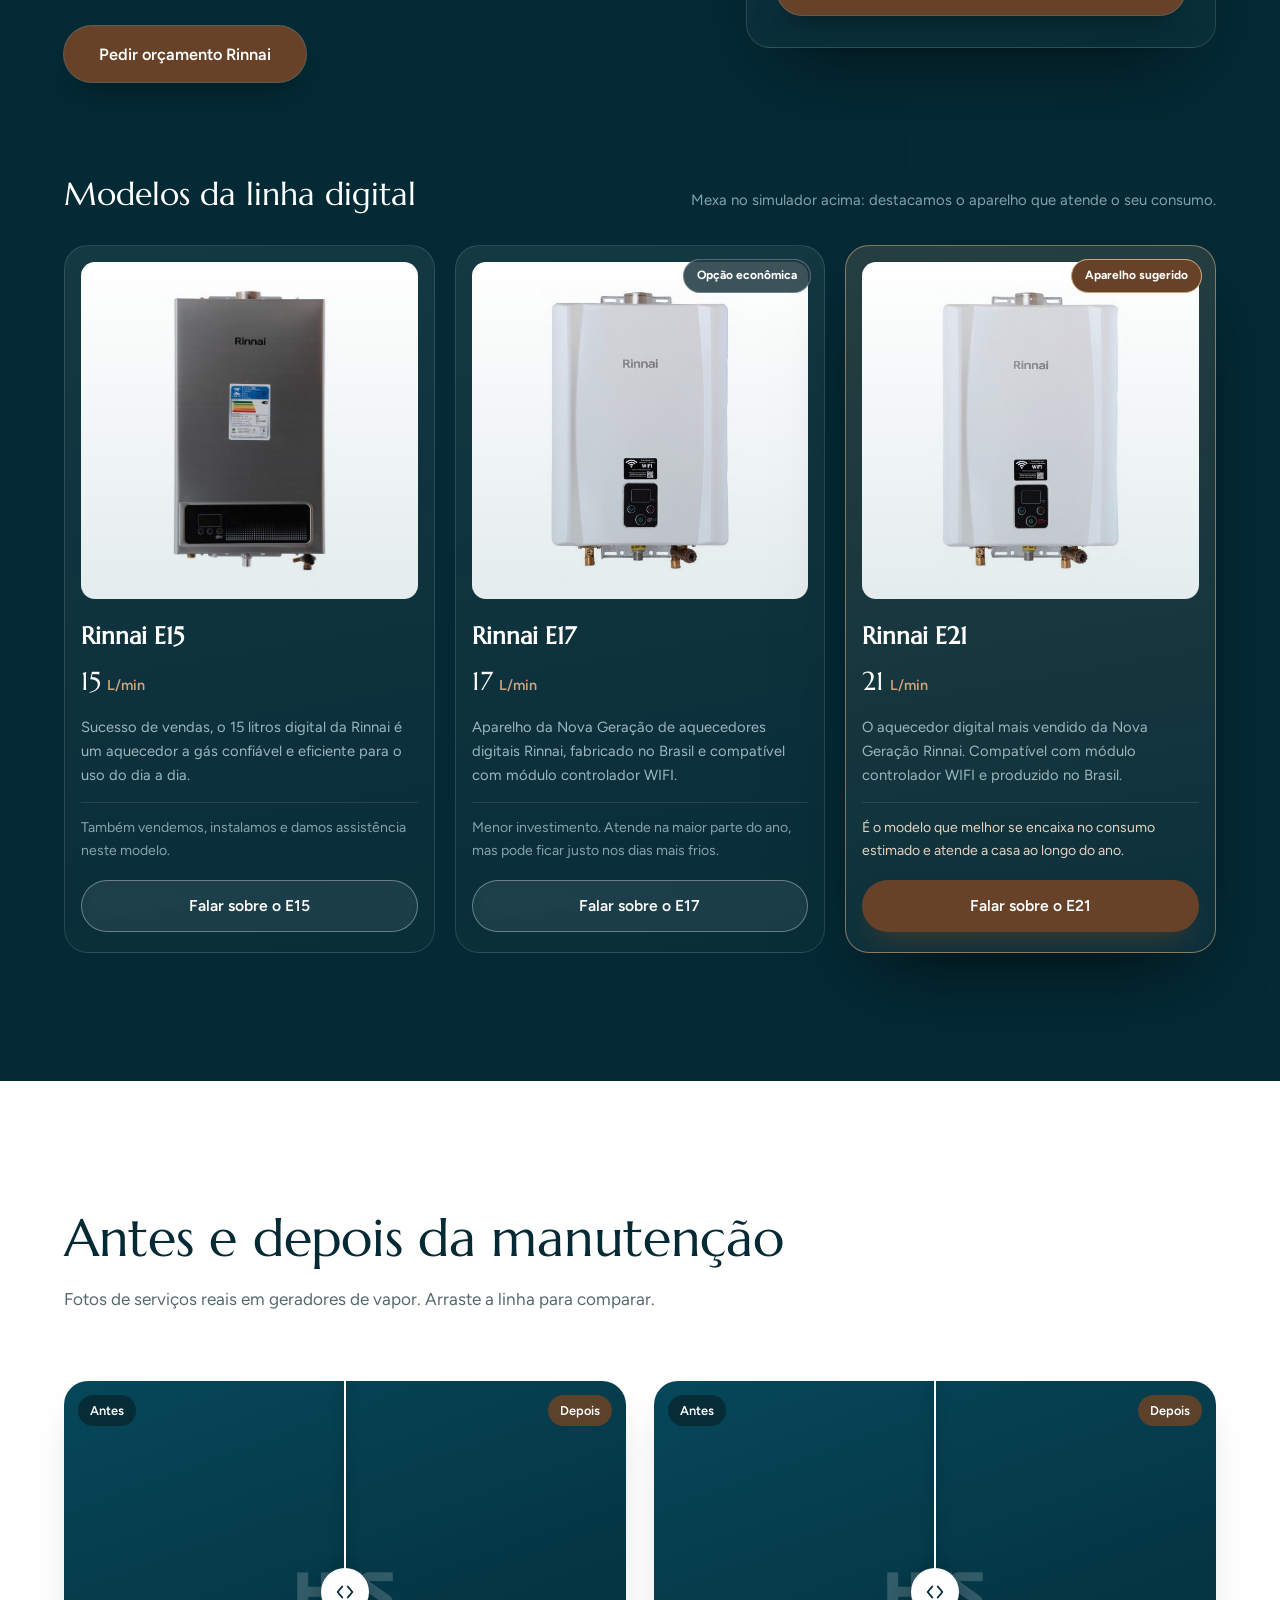
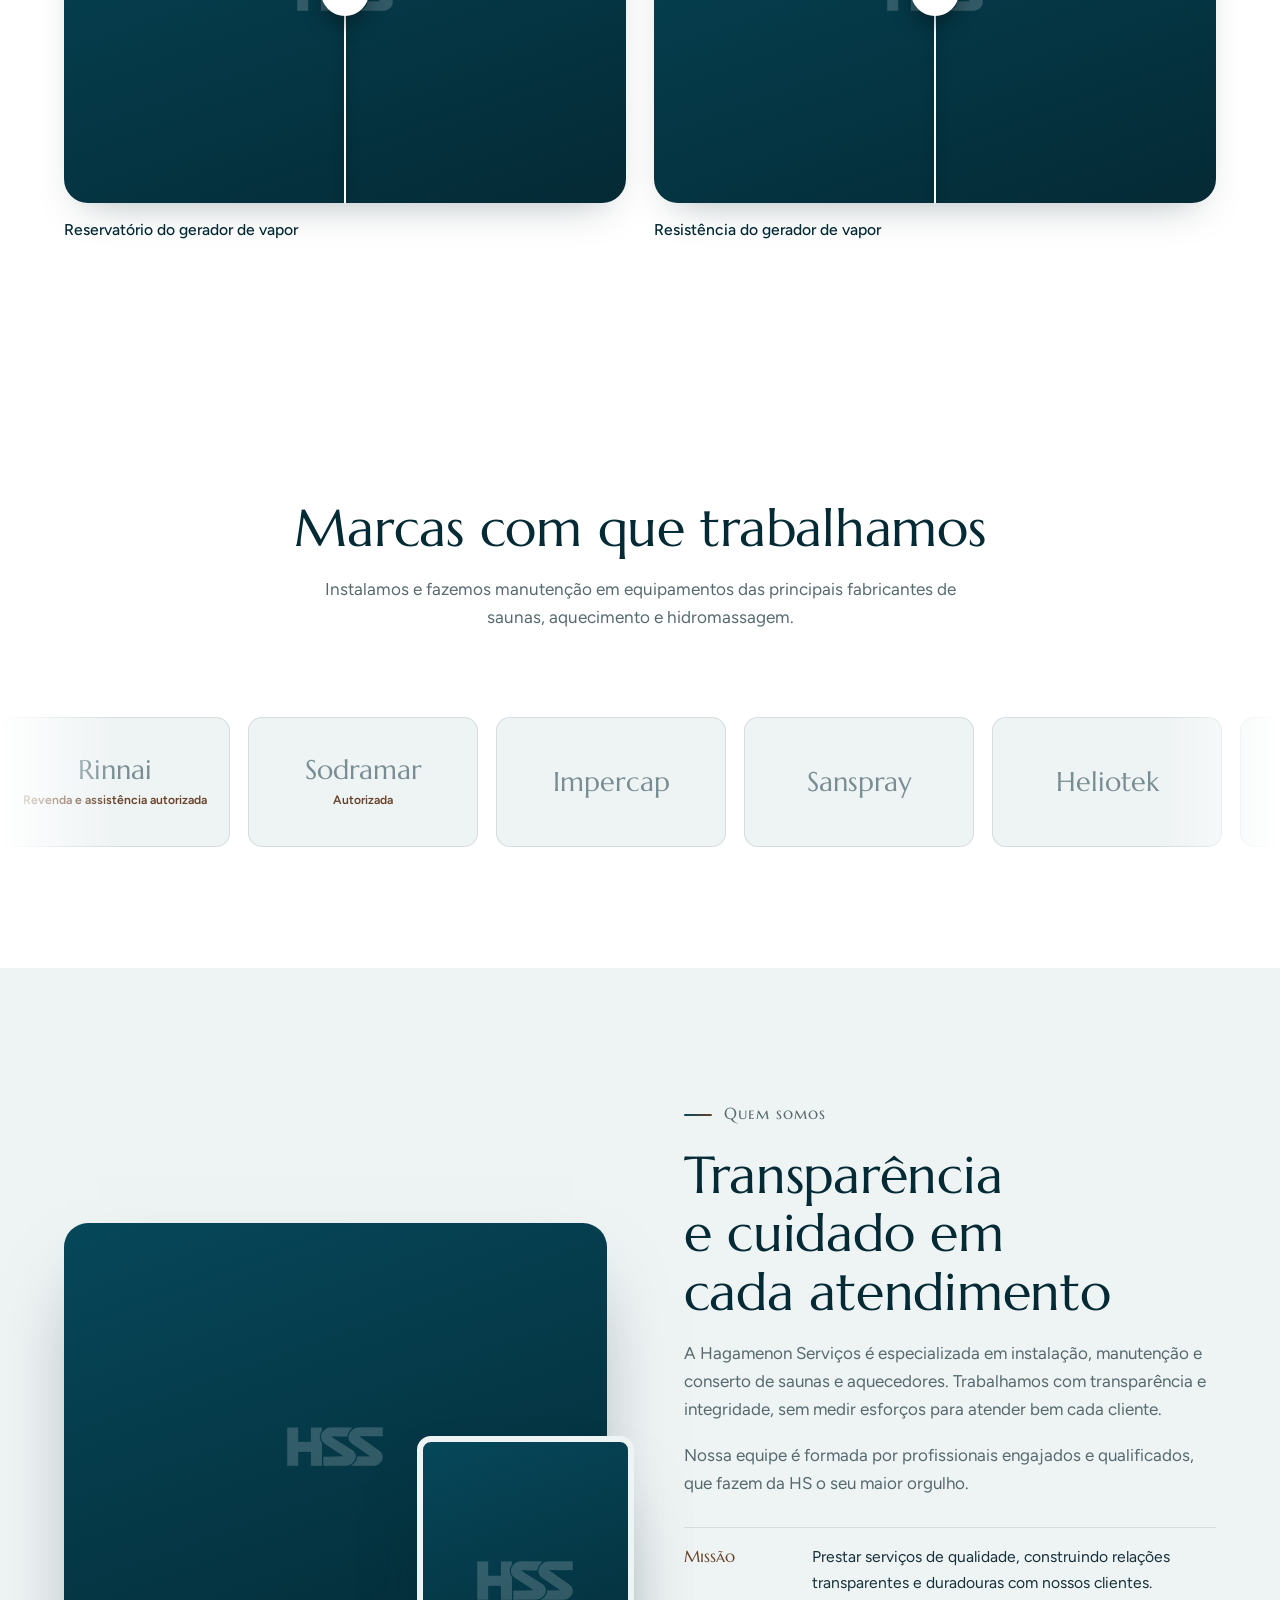
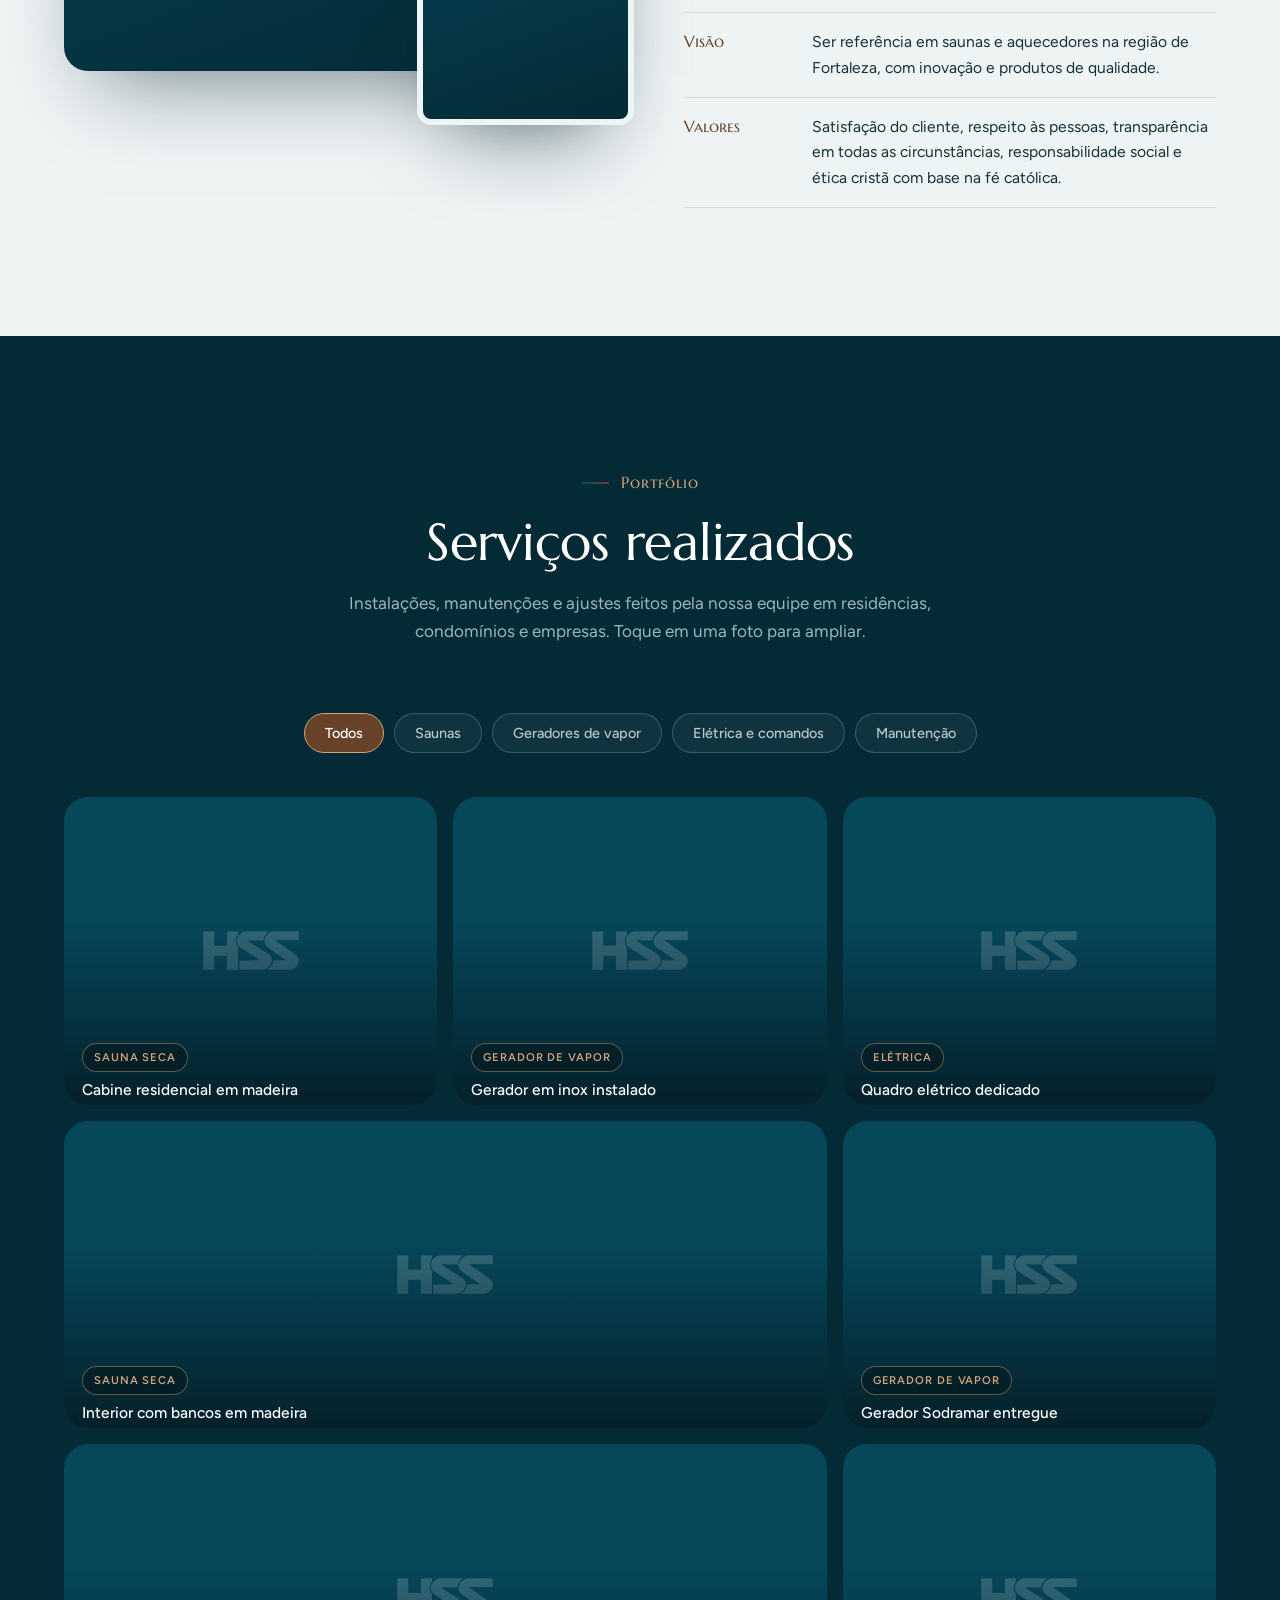
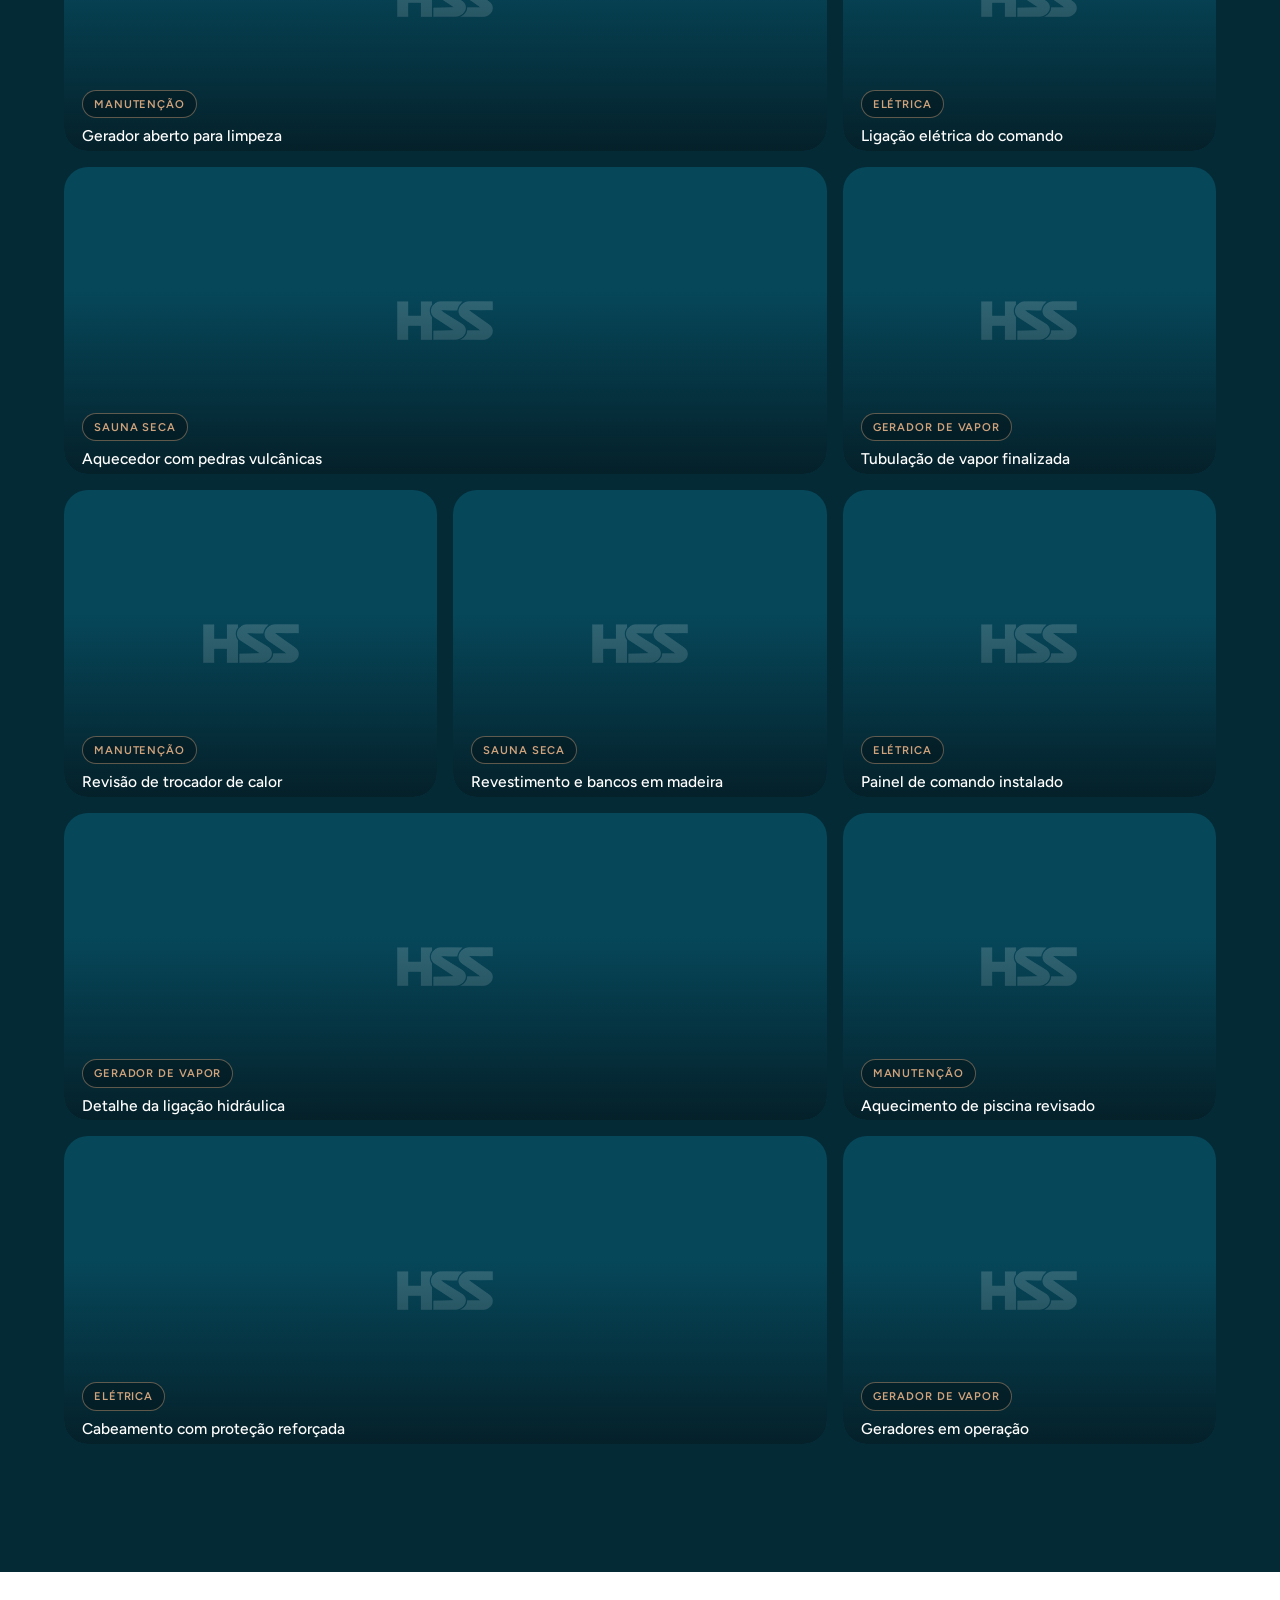
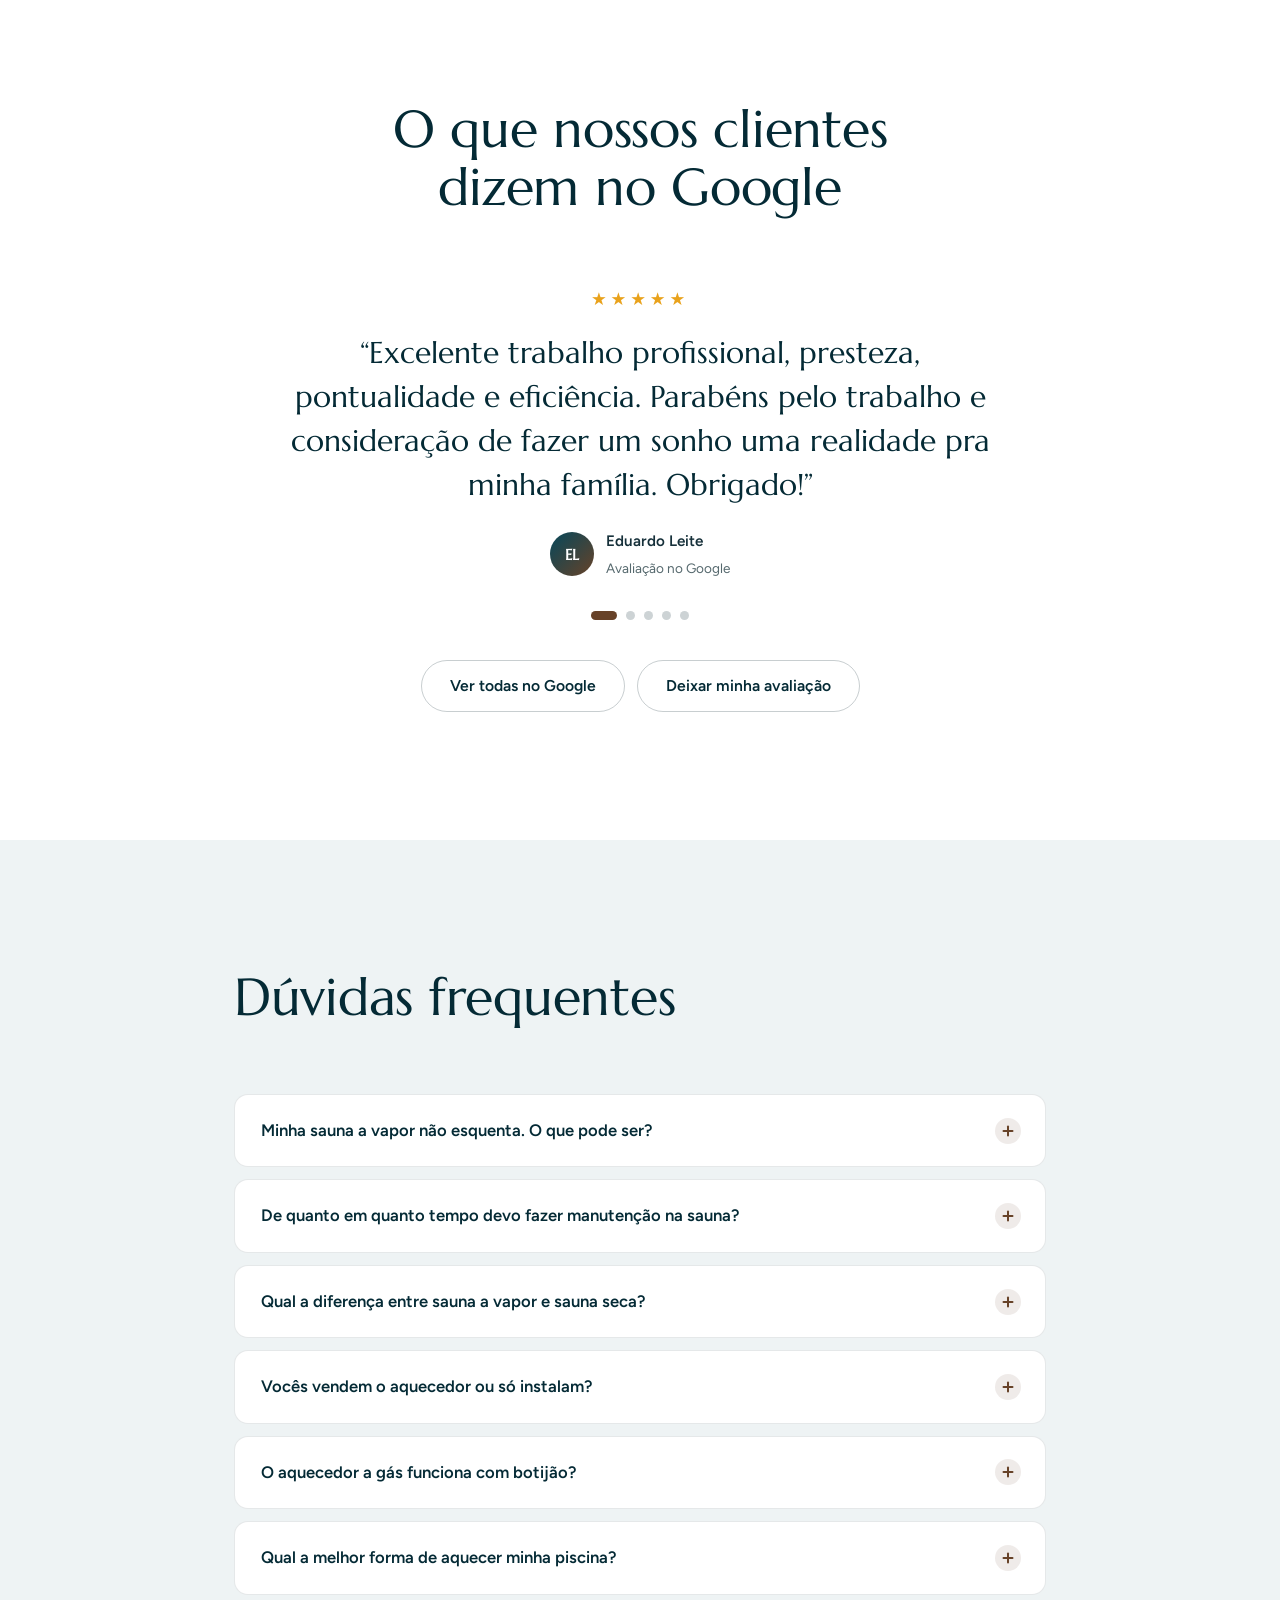
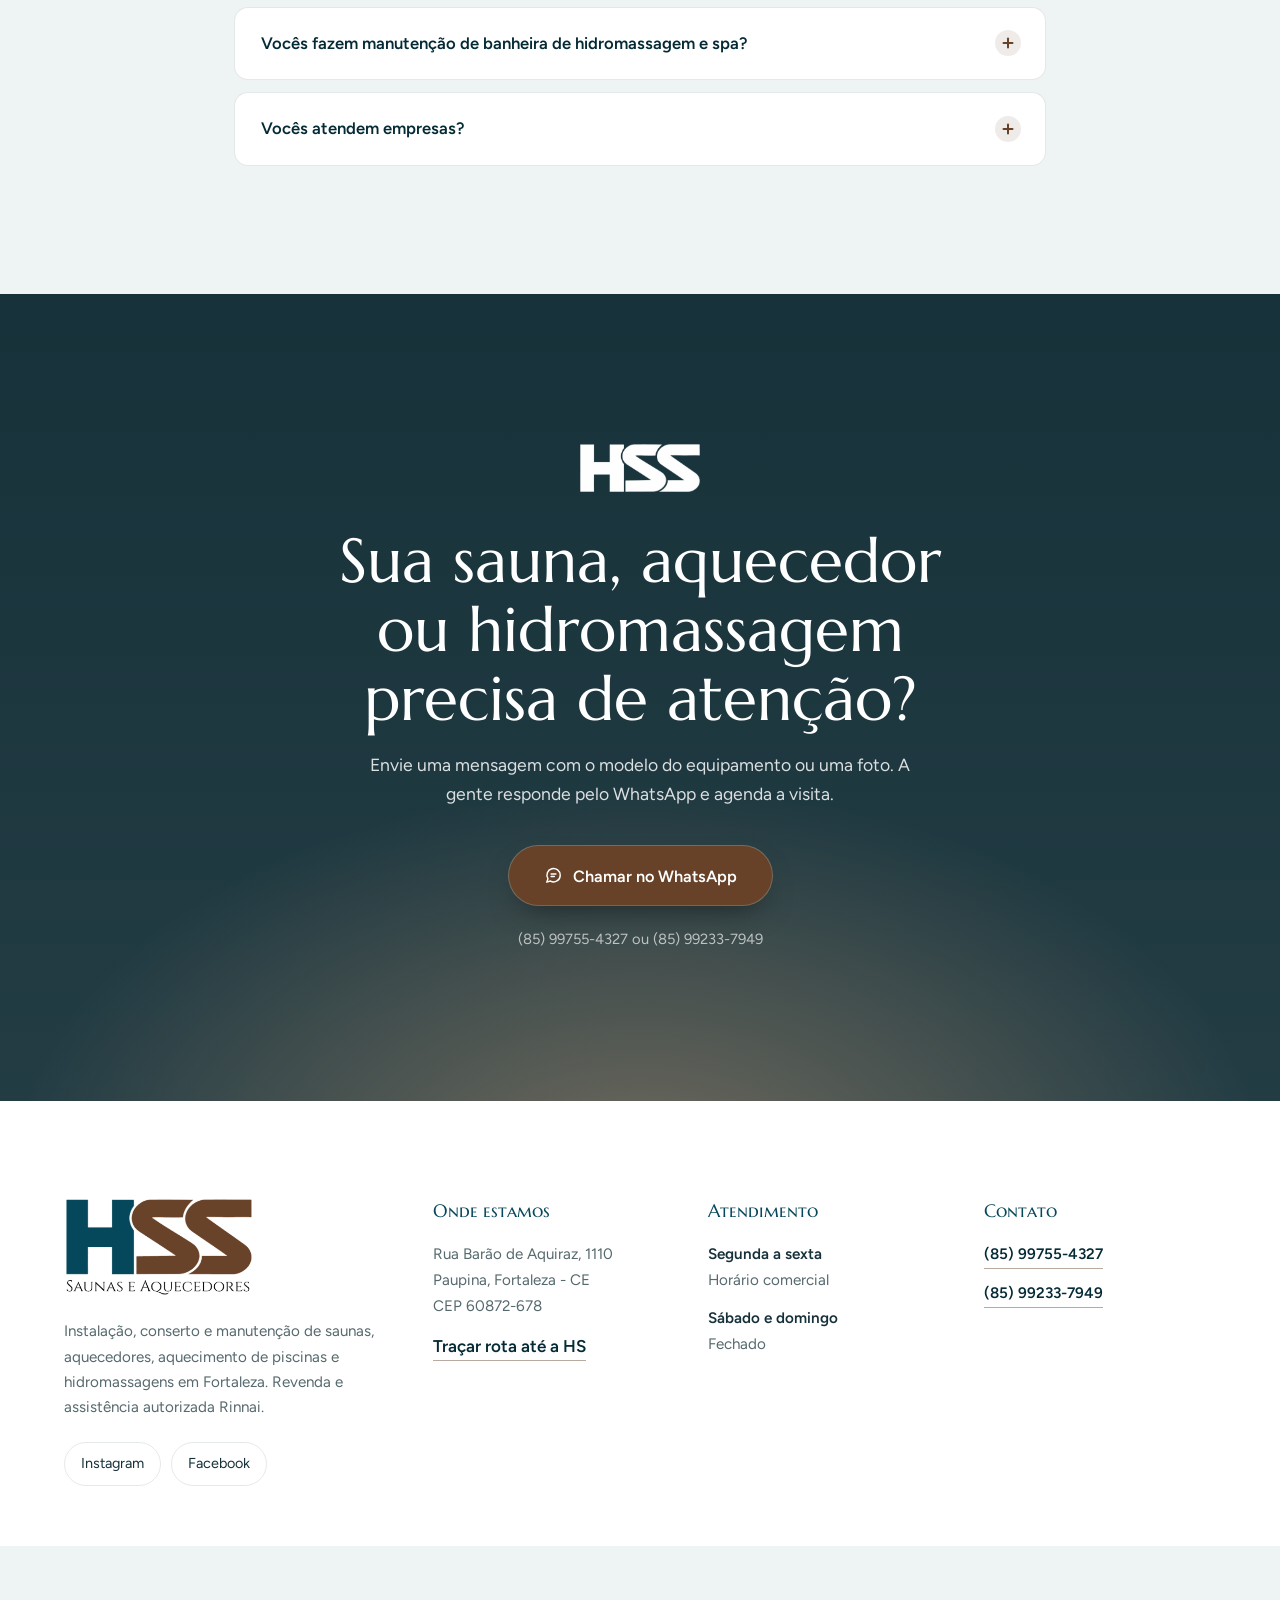
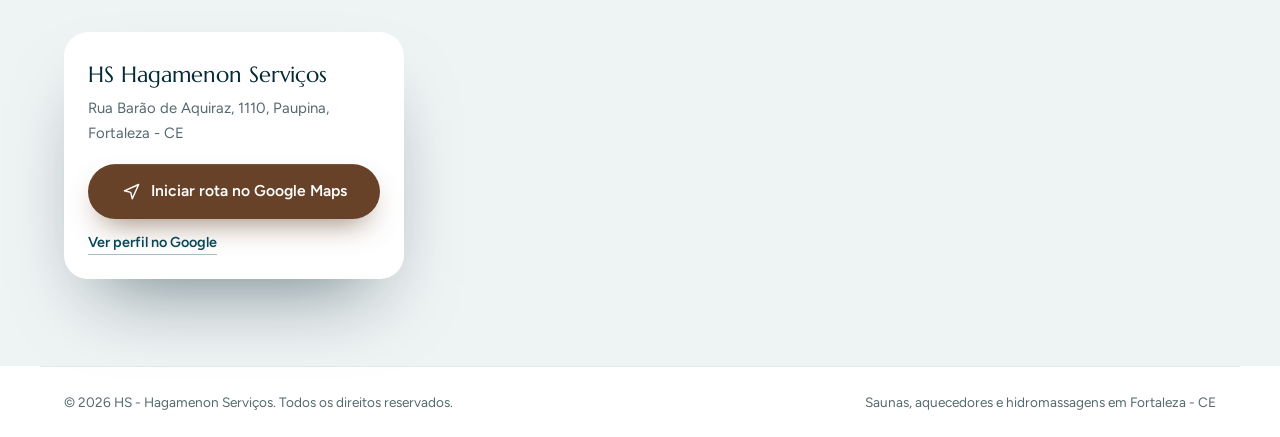
==== commit 2579f04b: "Reduz um pouco o tamanho do título branco da hero Co-Authored-By: Claude Sonnet 5 <noreply@anthropic" ====
--- a/index.html
+++ b/index.html
@@ -124,7 +124,7 @@
 .hero__content>*{min-width:0}
 .hero__content{position:relative;z-index:2;width:100%;max-width:var(--wrap);margin-inline:auto;padding-inline:24px;color:#fff;display:grid;grid-template-columns:minmax(0,1fr) 320px;gap:48px;align-items:end}
 .hero__kicker{font-family:var(--font-sc);font-size:2.1rem;letter-spacing:.05em;color:var(--wood-lt);margin:0 0 22px}
-.hero__title{font-family:var(--font-display);font-size:clamp(2.35rem,5.8vw,5rem);line-height:1.06;letter-spacing:-.012em;margin:0 0 28px}
+.hero__title{font-family:var(--font-display);font-size:clamp(2.2rem,5.2vw,4.5rem);line-height:1.06;letter-spacing:-.012em;margin:0 0 28px}
 .hero__title .line{display:block;overflow:hidden;padding-bottom:.06em}
 .hero__title .line>span{display:block;transform:translateY(108%);animation:lineUp 1.15s var(--ease-out) forwards}
 .hero__title .line:nth-child(1)>span{animation-delay:.25s}
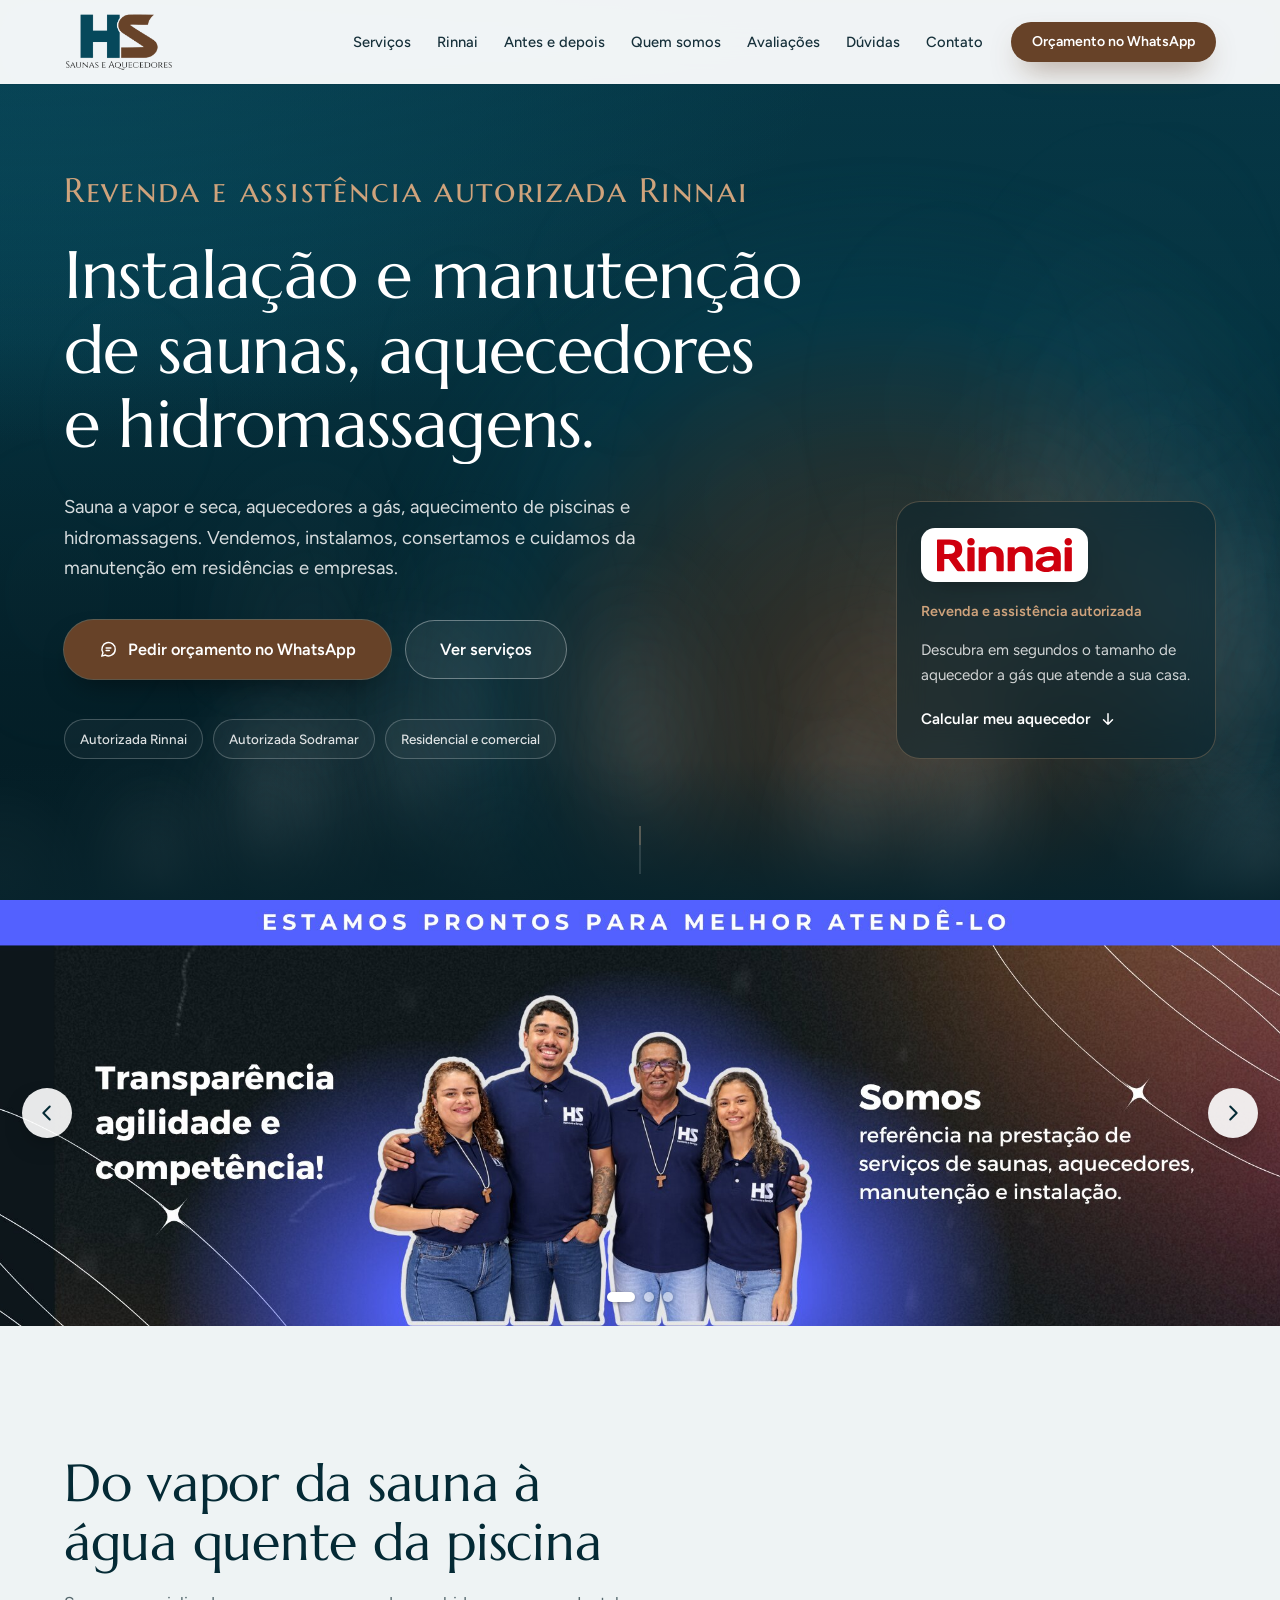
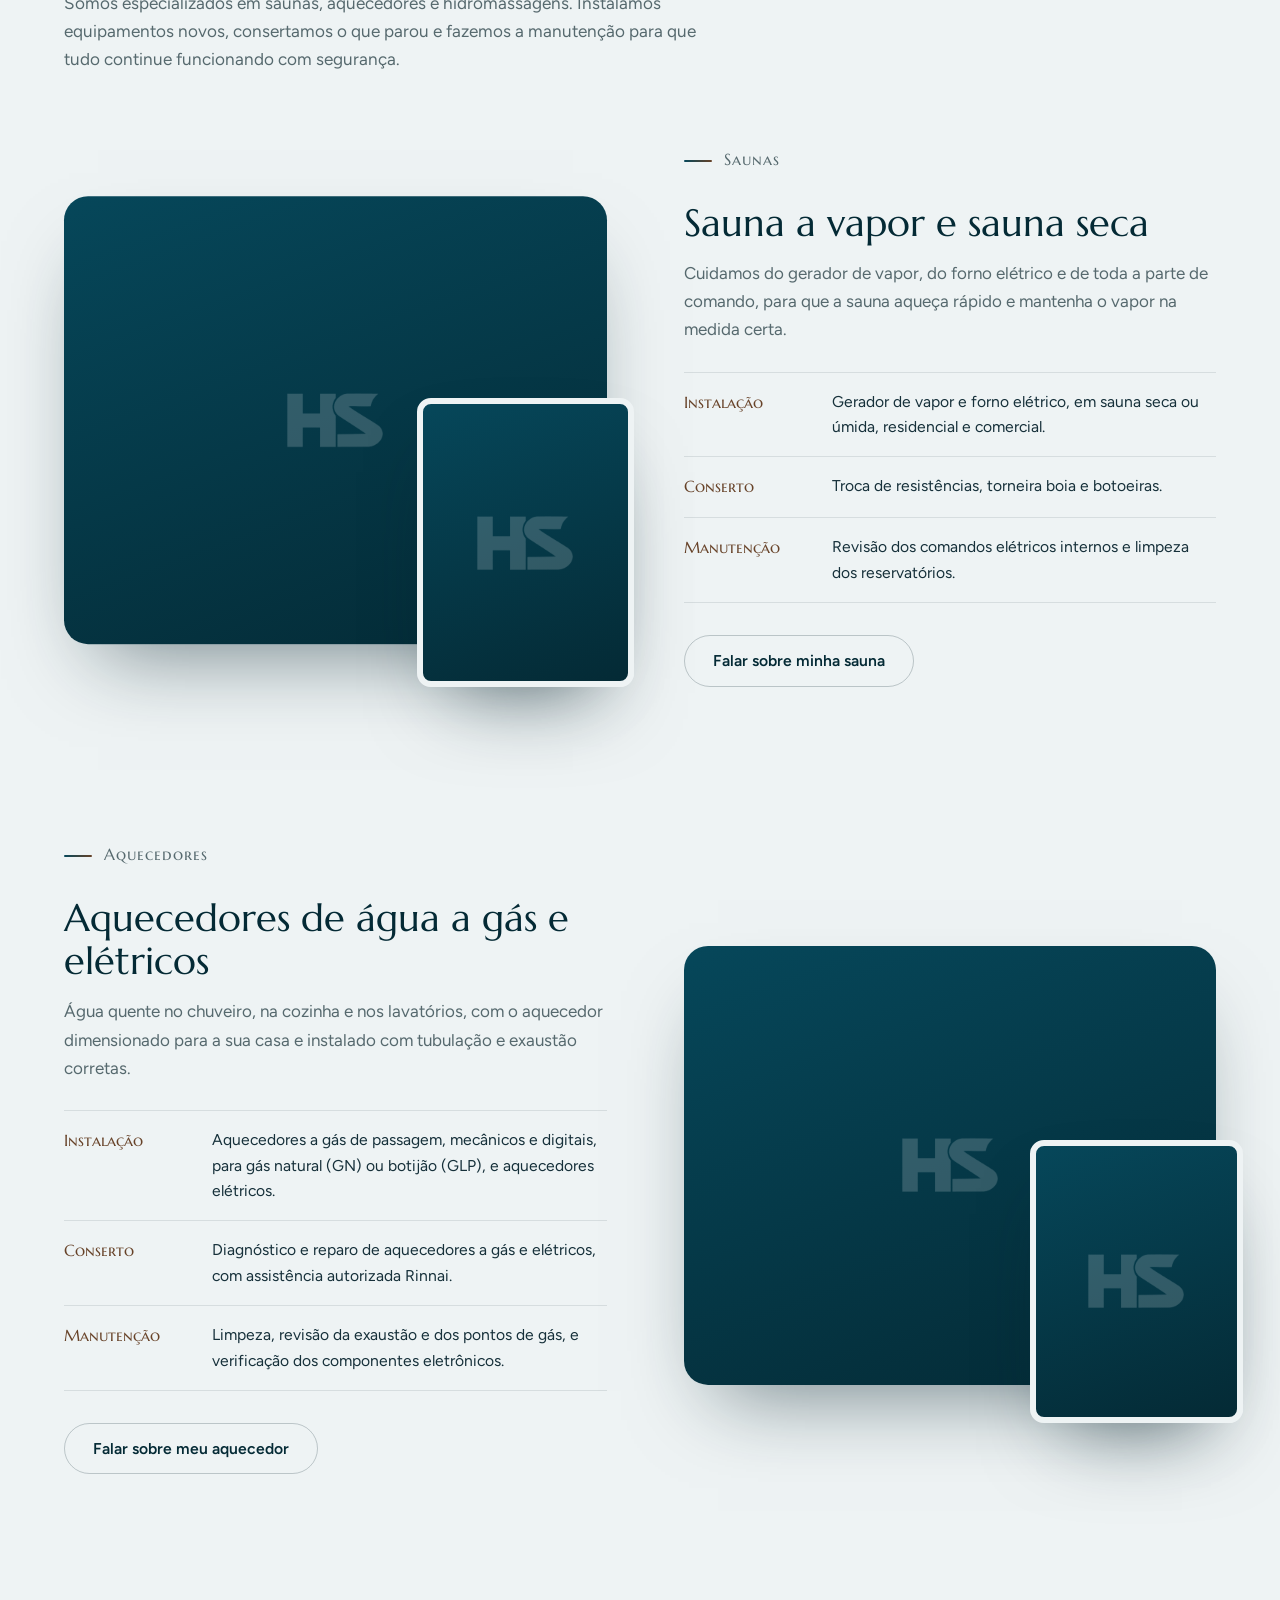
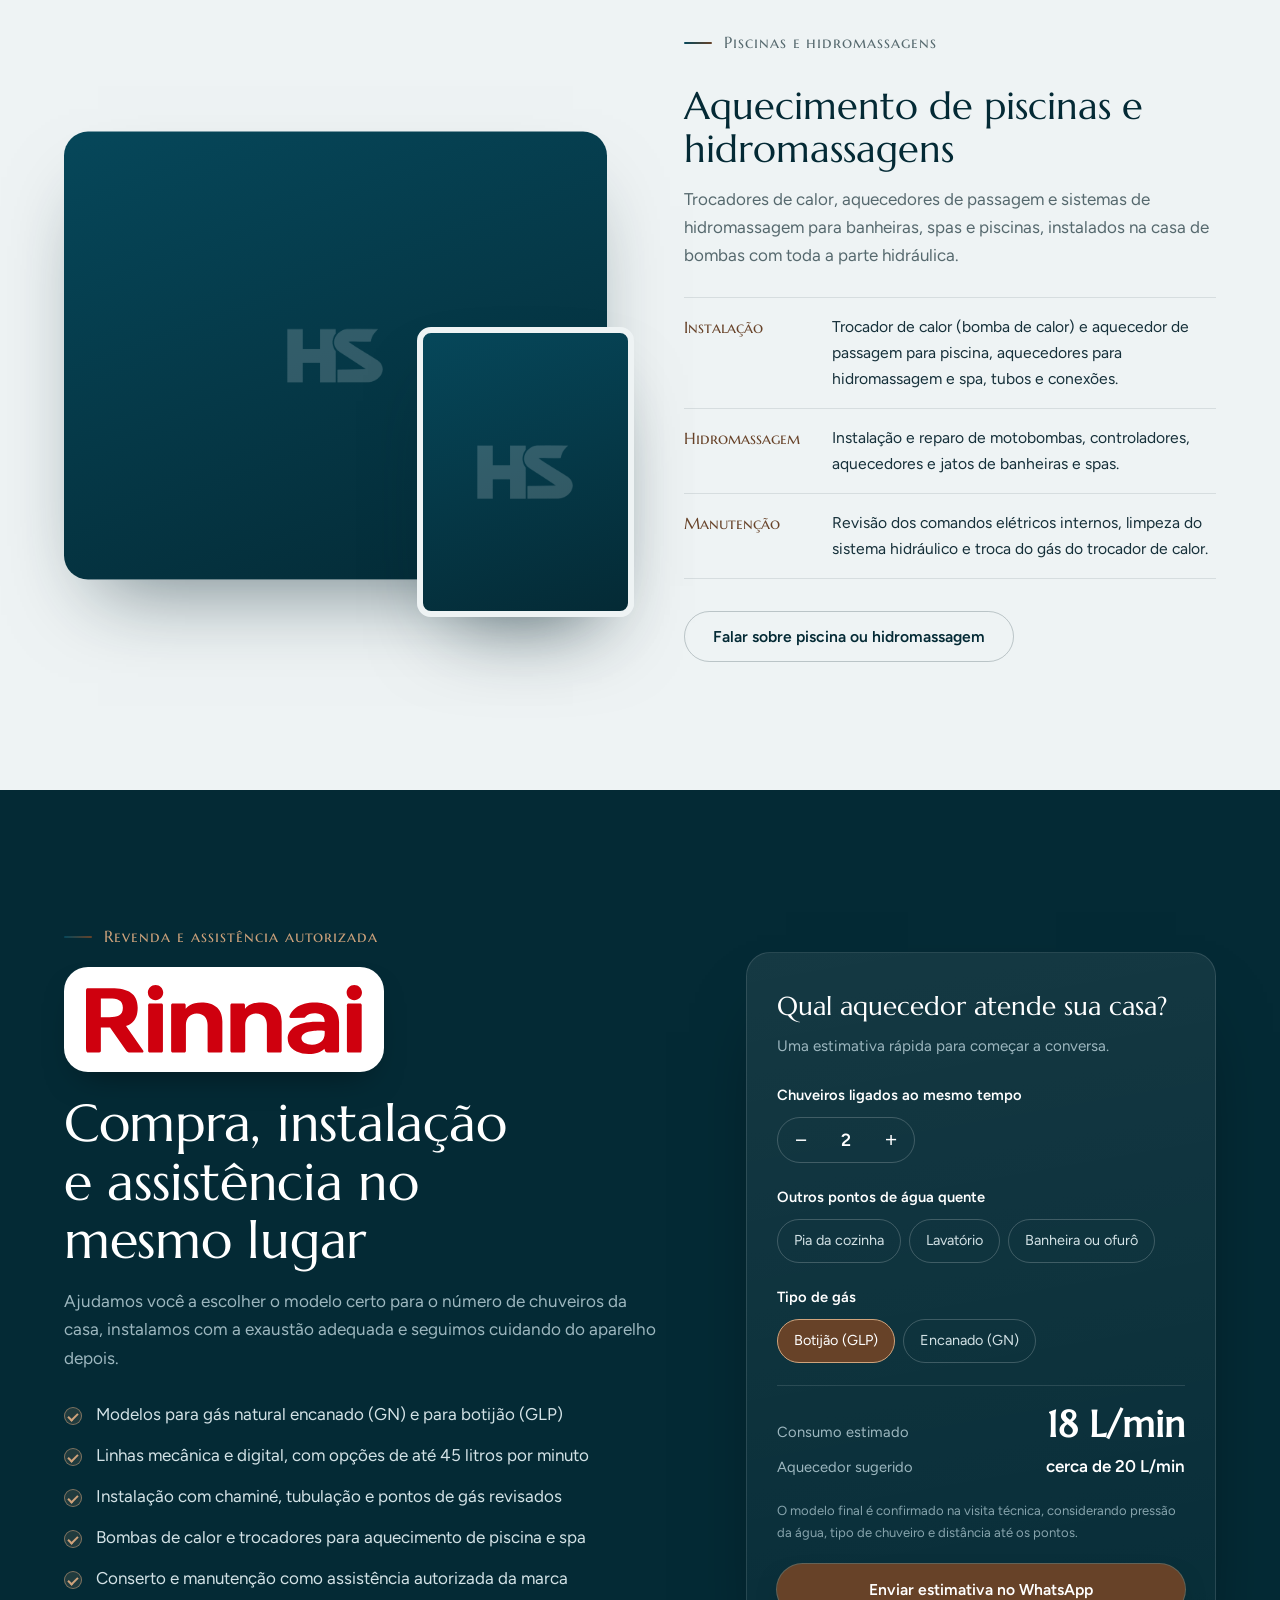
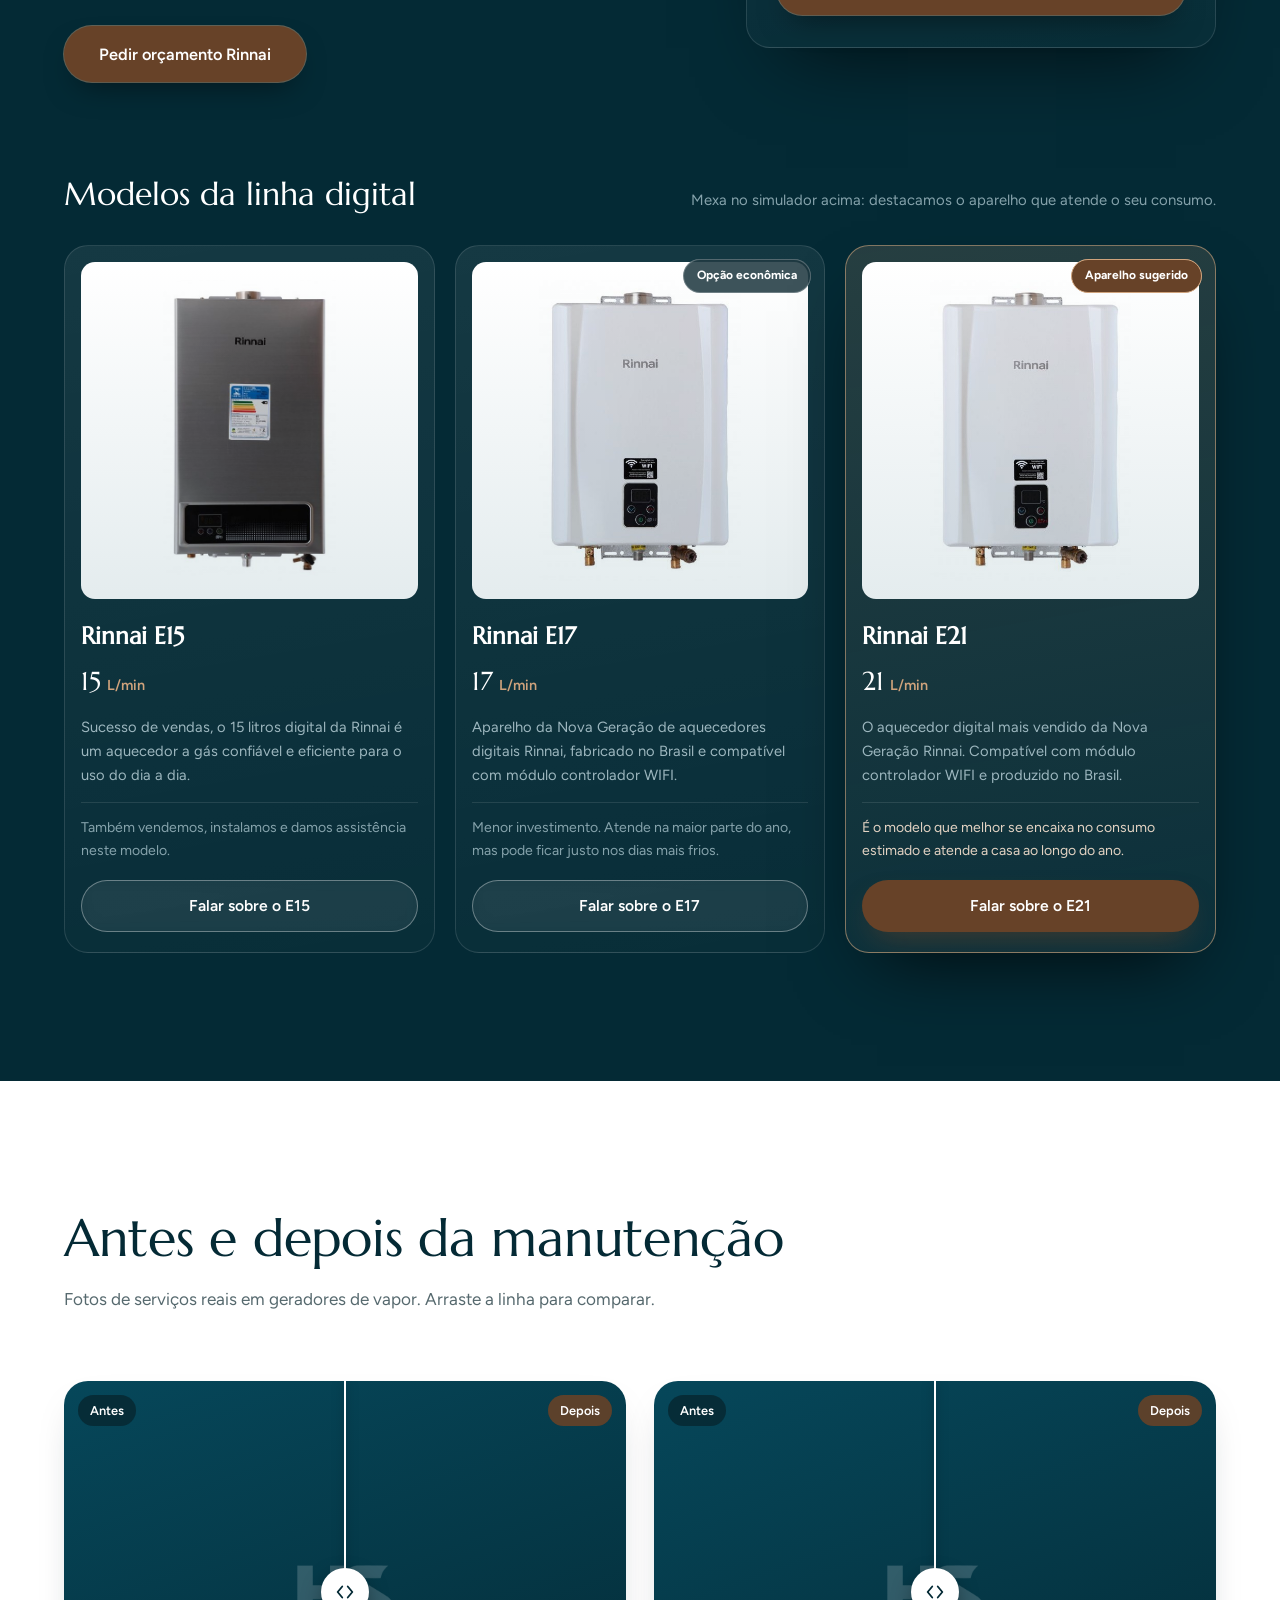
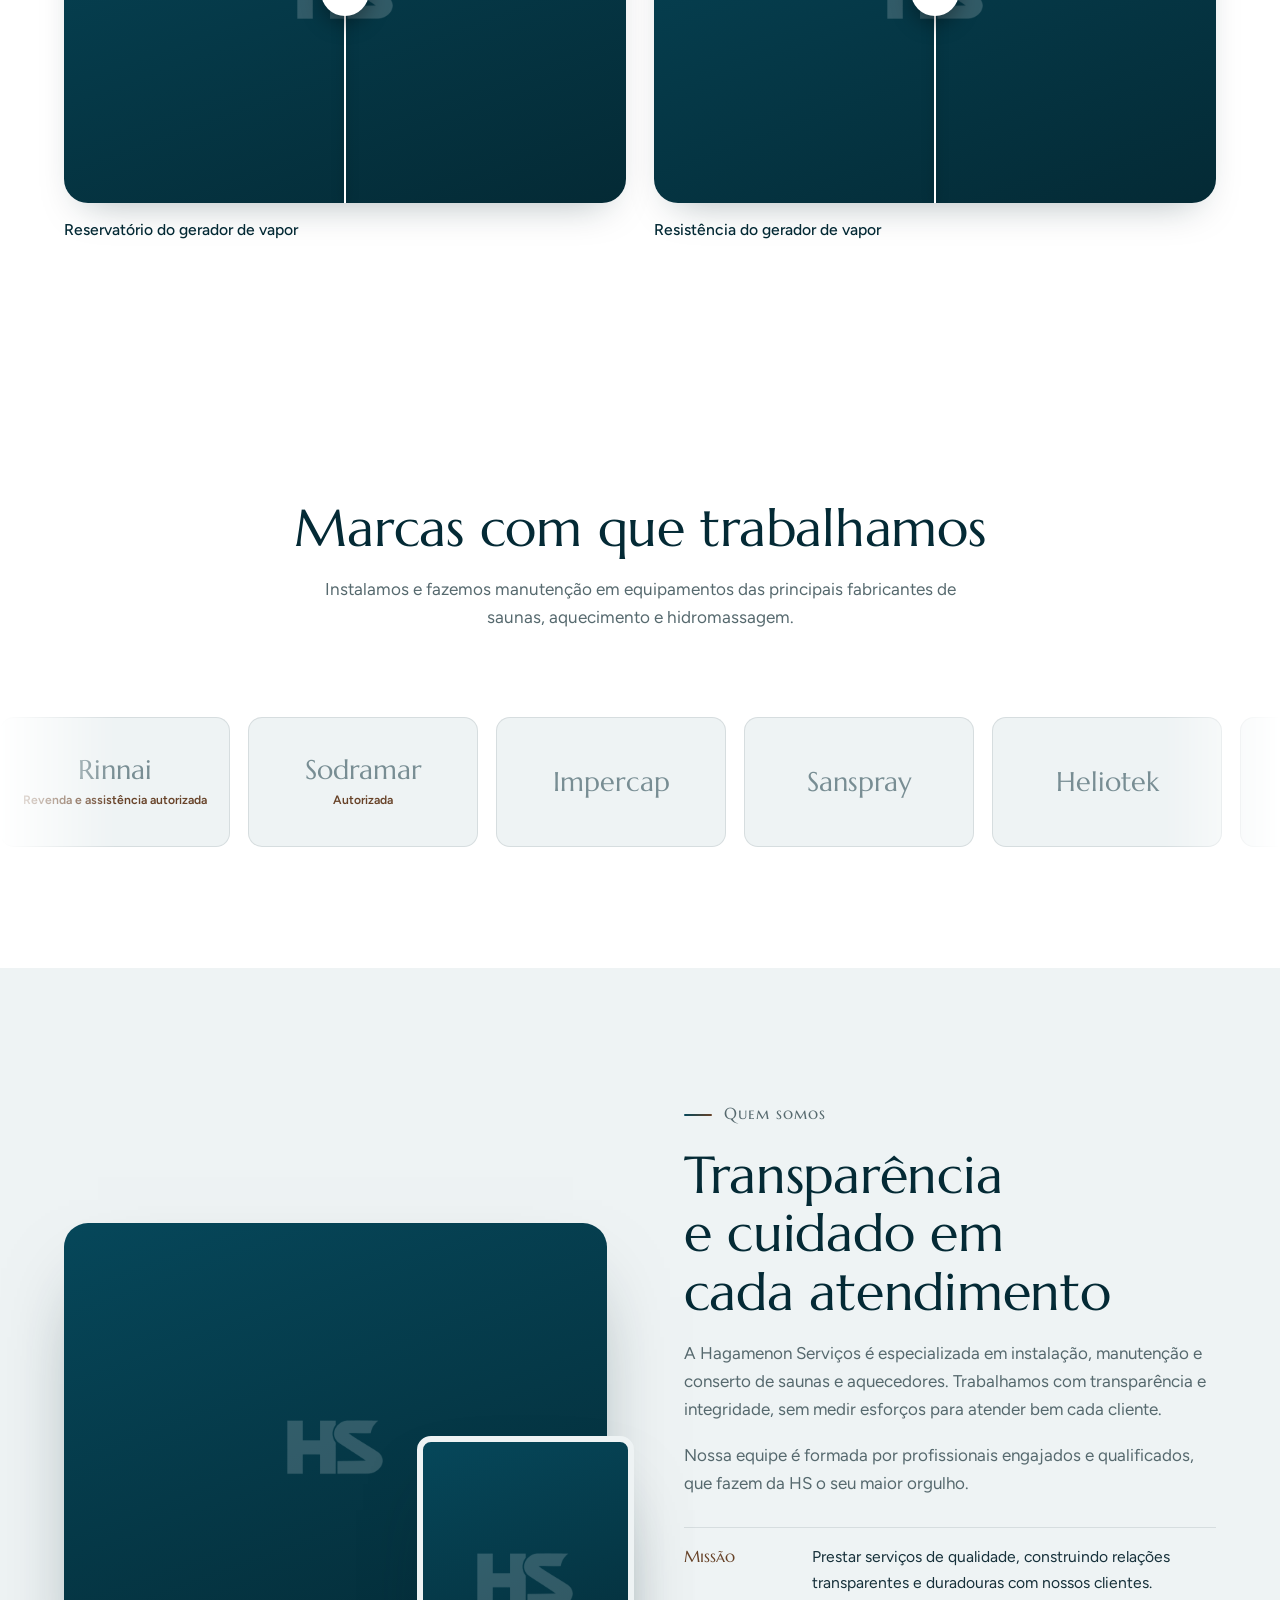
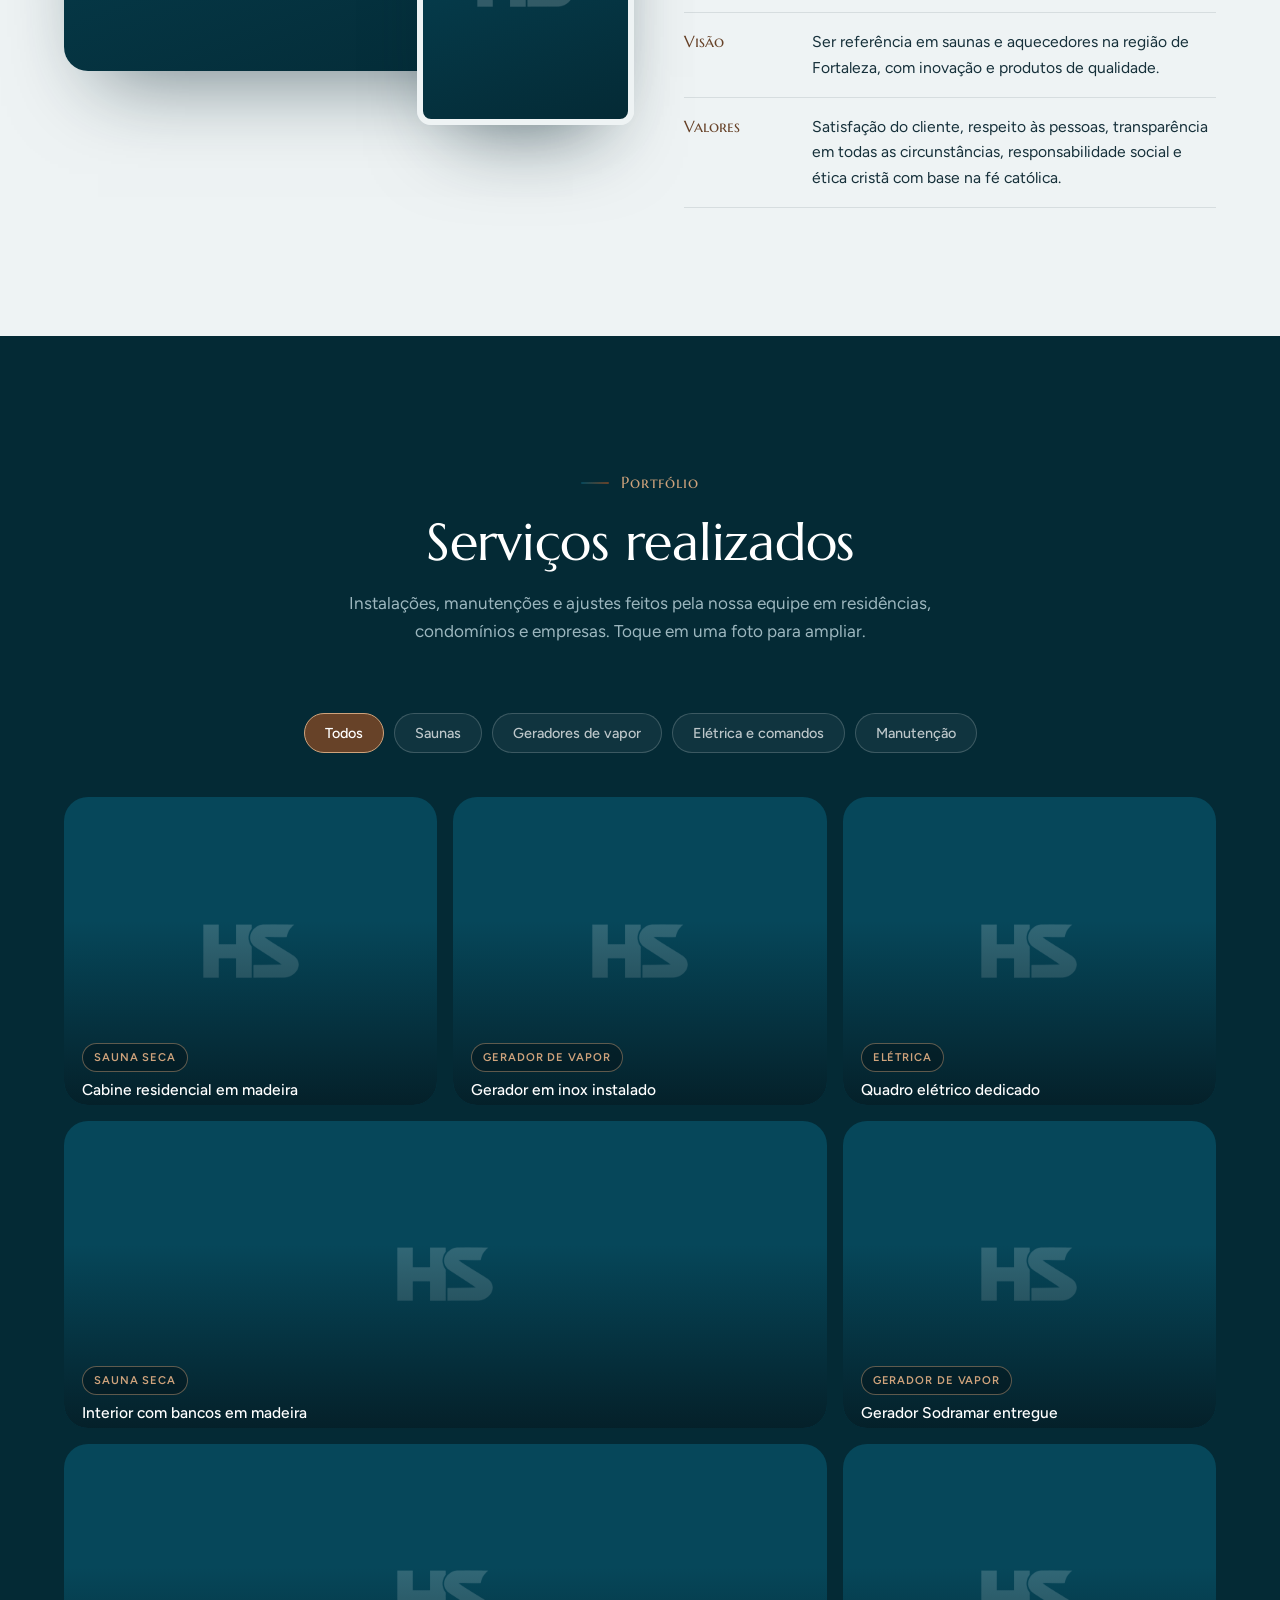
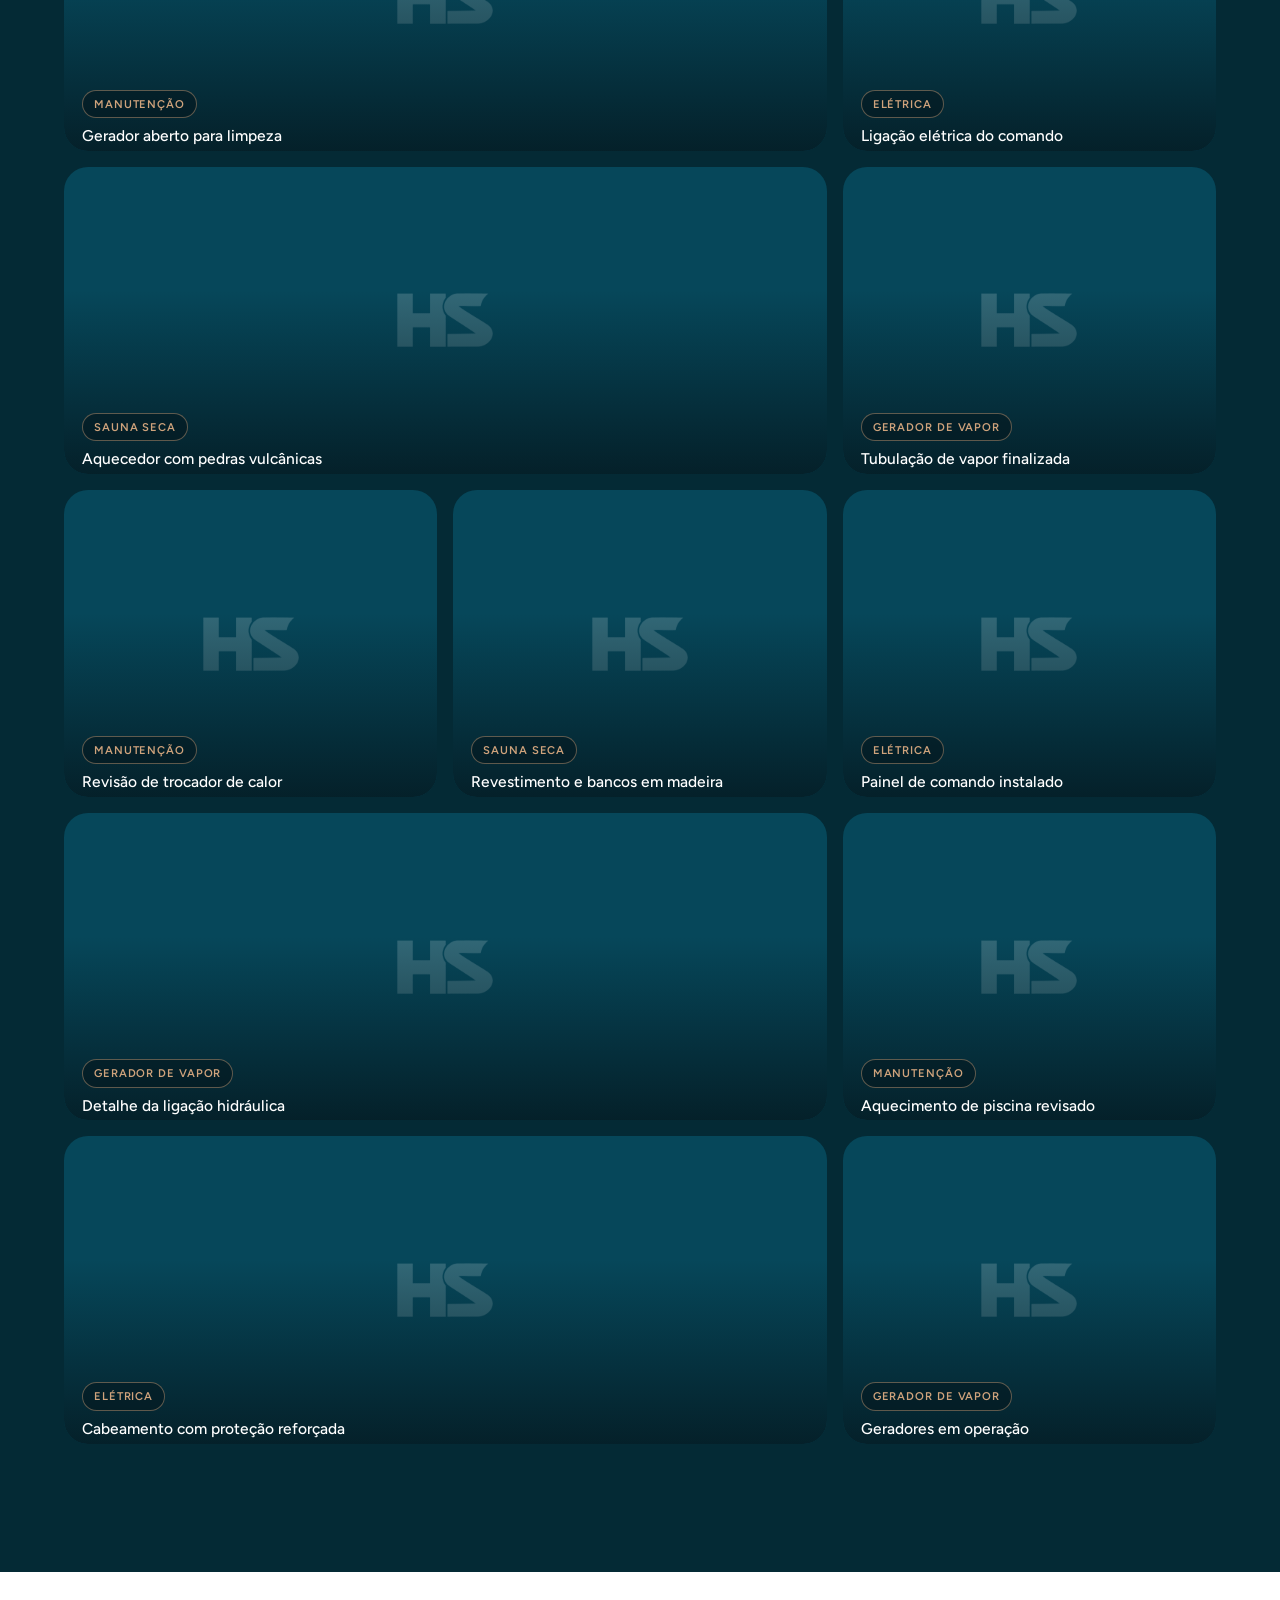
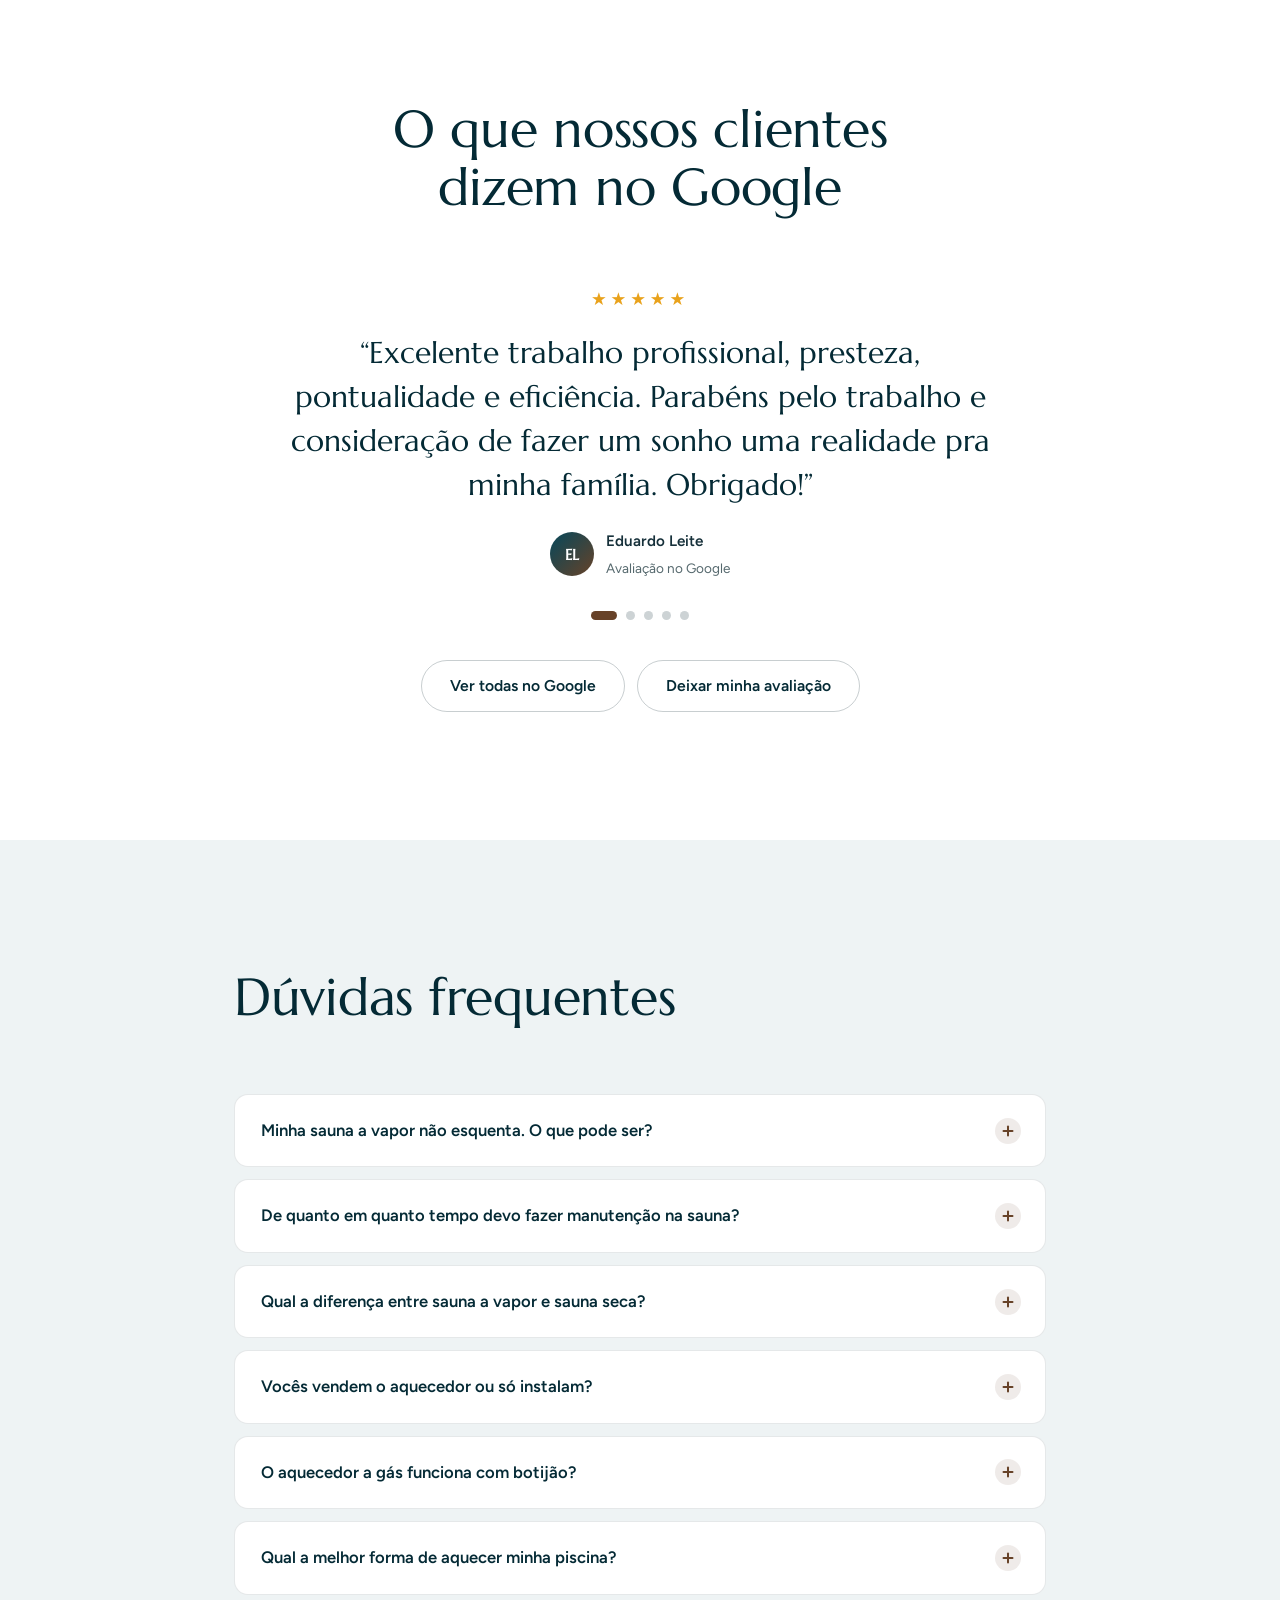
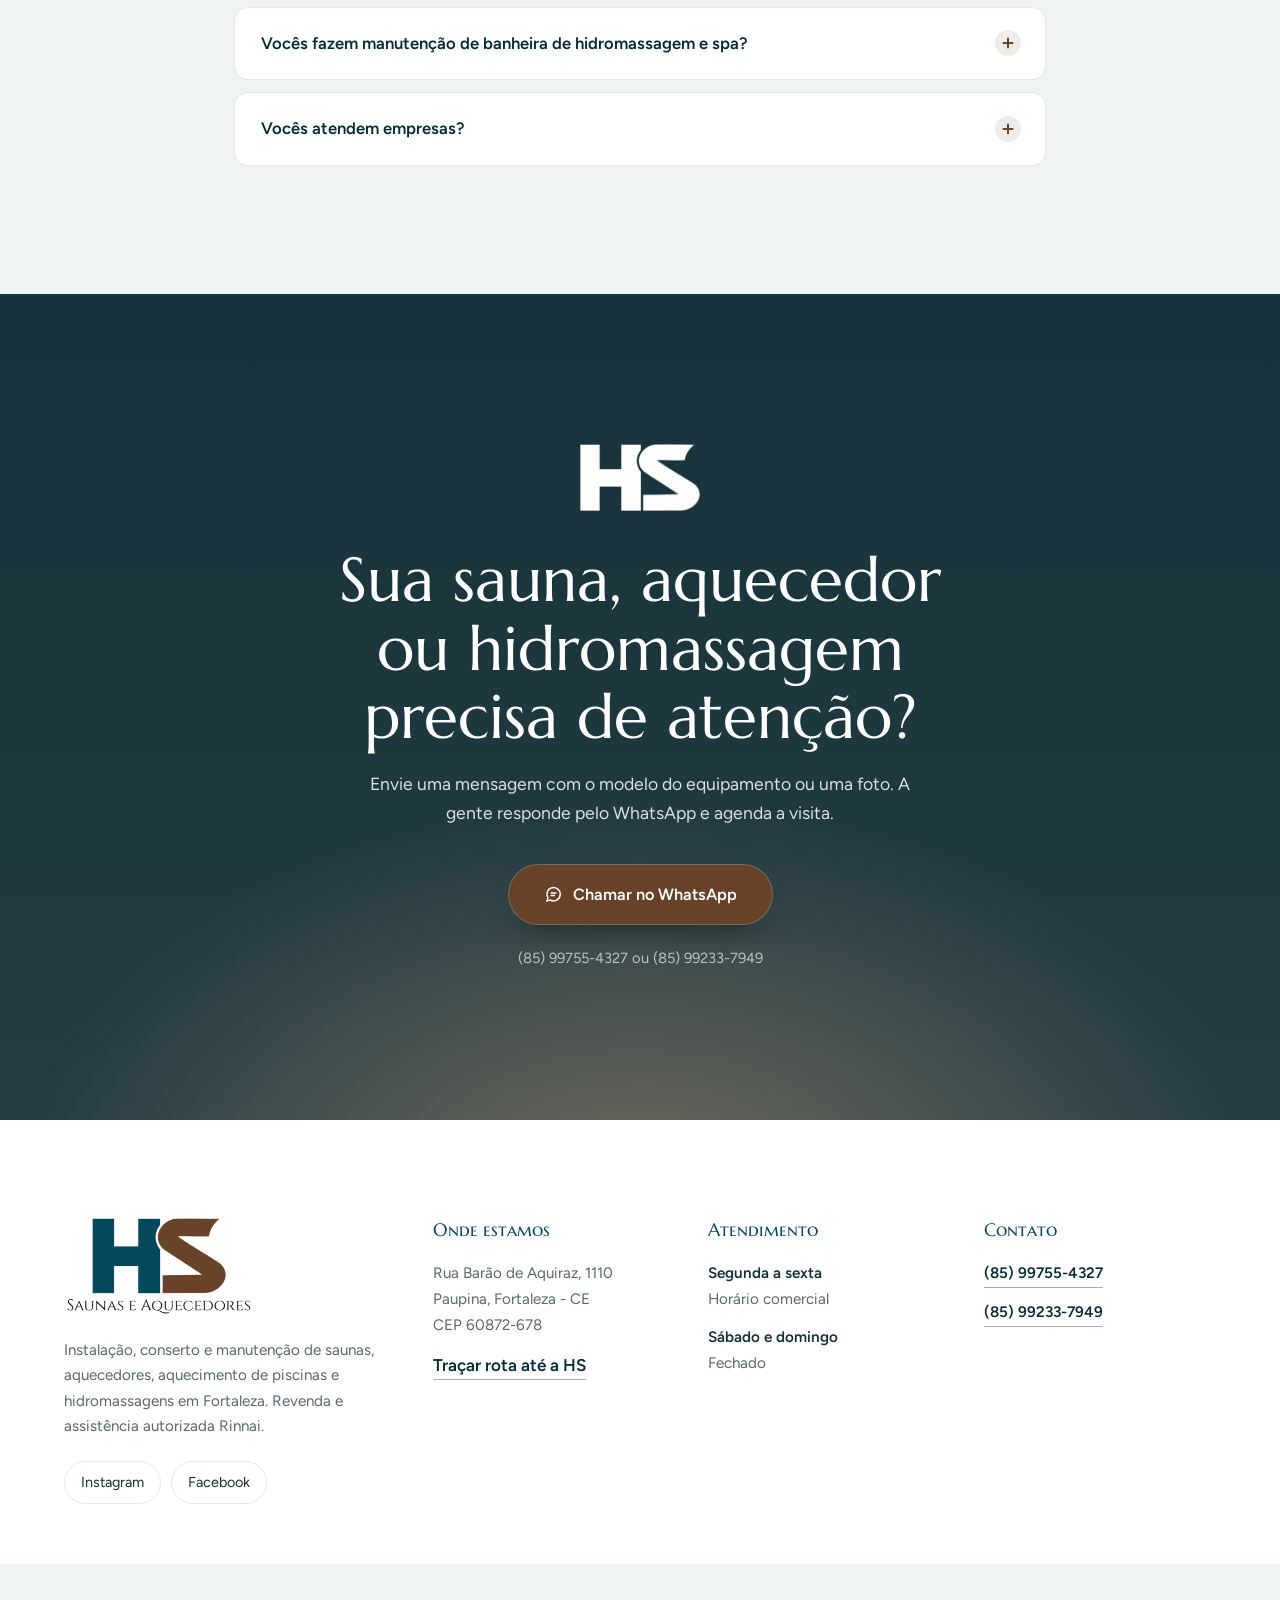
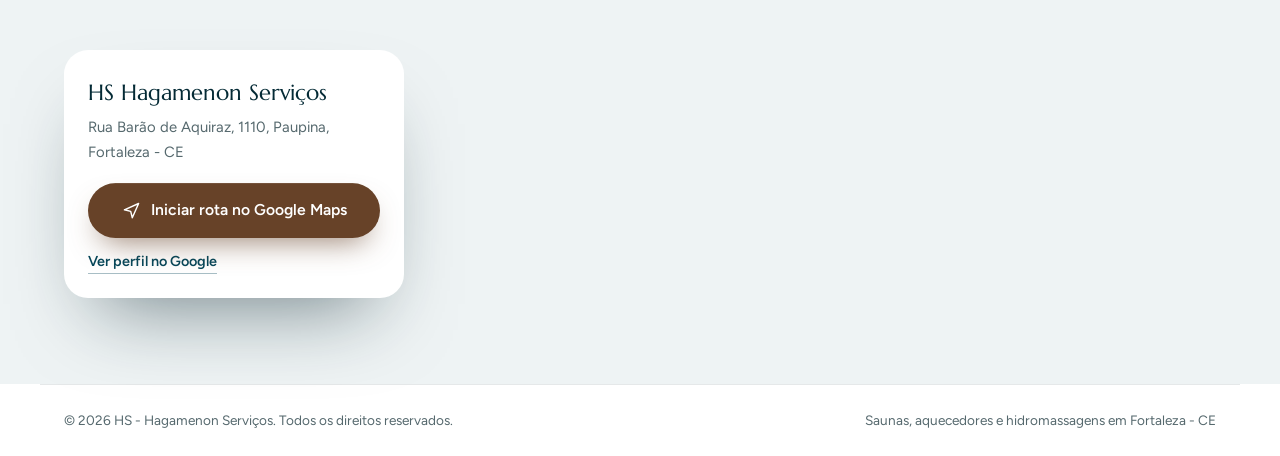
==== commit 5017d7e0: "Troca a logo de HSS para HS em todo o site Remove a segunda letra "S" das três artes que usavam o wo" ====
--- a/index.html
+++ b/index.html
@@ -10,11 +10,11 @@
 <meta property="og:title" content="HS Hagamenon Serviços | Saunas e Aquecedores">
 <meta property="og:description" content="Saunas e aquecedores a gás em Fortaleza. Revenda e assistência autorizada Rinnai.">
 <meta property="og:locale" content="pt_BR">
-<link rel="icon" type="image/png" href="[data-uri]">
+<link rel="icon" type="image/png" href="[data-uri]">
 <link rel="preconnect" href="https://fonts.googleapis.com">
 <link rel="preconnect" href="https://fonts.gstatic.com" crossorigin>
 <link href="https://fonts.googleapis.com/css2?family=Figtree:wght@400;500;600;700&family=Marcellus&family=Marcellus+SC&display=swap" rel="stylesheet">
-<style>:root{--mark:url("[data-uri]")}
+<style>:root{--mark:url("[data-uri]")}
 :root{
   --ink:#042A35; --ink-2:#06475A; --teal:#06475A; --teal-lt:#8BC3D1;
   --wood:#674228; --wood-dk:#4A2F1C; --wood-lt:#CFA37C;
@@ -84,8 +84,8 @@
 /* ---------- preloader ---------- */
 .preloader{position:fixed;inset:0;z-index:9999;display:grid;place-items:center;align-content:center;gap:18px;background:radial-gradient(90% 70% at 50% 40%,#0A5C73,var(--teal) 45%,var(--ink));transition:opacity .7s var(--ease),visibility .7s}
 .preloader.is-done{opacity:0;visibility:hidden}
-.preloader__hss{width:min(220px,52vw);clip-path:inset(0 100% 0 0);animation:hssWipe 1.05s .1s var(--ease-out) forwards}
-@keyframes hssWipe{0%{clip-path:inset(0 100% 0 0);transform:translateY(8px)}100%{clip-path:inset(0 0 0 0);transform:none}}
+.preloader__hs{width:min(220px,52vw);clip-path:inset(0 100% 0 0);animation:hsWipe 1.05s .1s var(--ease-out) forwards}
+@keyframes hsWipe{0%{clip-path:inset(0 100% 0 0);transform:translateY(8px)}100%{clip-path:inset(0 0 0 0);transform:none}}
 .preloader__tag{width:min(216px,51vw);opacity:0;animation:fadeIn .8s .8s var(--ease-out) forwards}
 .preloader__bar{width:120px;height:2px;margin-top:6px;background:rgba(255,255,255,.18);position:relative;overflow:hidden;border-radius:2px}
 .preloader__bar::after{content:"";position:absolute;inset:0;background:#fff;transform:scaleX(0);transform-origin:left;animation:preBar 1.3s .2s var(--ease-out) forwards}
@@ -538,7 +538,7 @@
 <body>
 
 <div class="preloader" id="preloader" aria-hidden="true">
-  <img class="preloader__hss" src="[data-uri]" alt="">
+  <img class="preloader__hs" src="[data-uri]" alt="">
   <img class="preloader__tag" src="[data-uri]" alt="">
   <span class="preloader__bar"></span>
 </div>
@@ -547,7 +547,7 @@
 <header class="header" id="header">
   <div class="header__inner">
     <a href="#inicio" class="brand" aria-label="HS Saunas e Aquecedores, voltar ao início">
-      <img src="[data-uri]" alt="">
+      <img src="[data-uri]" alt="">
     </a>
     <nav class="nav" id="nav" aria-label="Principal">
       <a href="#servicos">Serviços</a>
@@ -1072,7 +1072,7 @@
 <section class="cta">
   <div class="cta__bg" aria-hidden="true"><img src="https://hagamenonservicos.com.br/wp-content/uploads/2019/06/sauna.jpg" alt="" loading="lazy" referrerpolicy="no-referrer" onerror="this.remove()"></div>
   <div class="wrap">
-    <span class="cta__mark-wrap reveal"><img class="cta__mark" src="[data-uri]" alt=""></span>
+    <span class="cta__mark-wrap reveal"><img class="cta__mark" src="[data-uri]" alt=""></span>
     <h2 class="cta__title reveal" style="--d:.1s">Sua sauna, aquecedor ou hidromassagem precisa de atenção?</h2>
     <p class="cta__lead reveal" style="--d:.18s">Envie uma mensagem com o modelo do equipamento ou uma foto. A gente responde pelo WhatsApp e agenda a visita.</p>
     <a class="btn btn--ember btn--lg reveal" style="--d:.26s" href="https://wa.me/5585997554327?text=Ol%C3%A1!%20Vim%20pelo%20site%20da%20HS%20e%20gostaria%20de%20um%20or%C3%A7amento." target="_blank" rel="noopener">
@@ -1088,7 +1088,7 @@
 <footer class="footer" id="contato">
   <div class="wrap footer__grid">
     <div>
-      <img class="footer__logo" src="[data-uri]" alt="HS Saunas e Aquecedores" width="210">
+      <img class="footer__logo" src="[data-uri]" alt="HS Saunas e Aquecedores" width="210">
       <p class="footer__about">Instalação, conserto e manutenção de saunas, aquecedores, aquecimento de piscinas e hidromassagens em Fortaleza. Revenda e assistência autorizada Rinnai.</p>
       <div class="footer__social">
         <a href="https://www.instagram.com/hagamenon.servicos/" target="_blank" rel="noopener">Instagram</a>
@@ -1156,7 +1156,7 @@
   const pre = $('#preloader');
   const t0 = performance.now();
   const hidePre = () => pre && pre.classList.add('is-done');
-  // keep the HSS reveal on screen long enough to be seen, even on fast loads
+  // keep the HS reveal on screen long enough to be seen, even on fast loads
   window.addEventListener('load', () => setTimeout(hidePre, Math.max(300, 1900 - (performance.now() - t0))));
   setTimeout(hidePre, 3200);
 
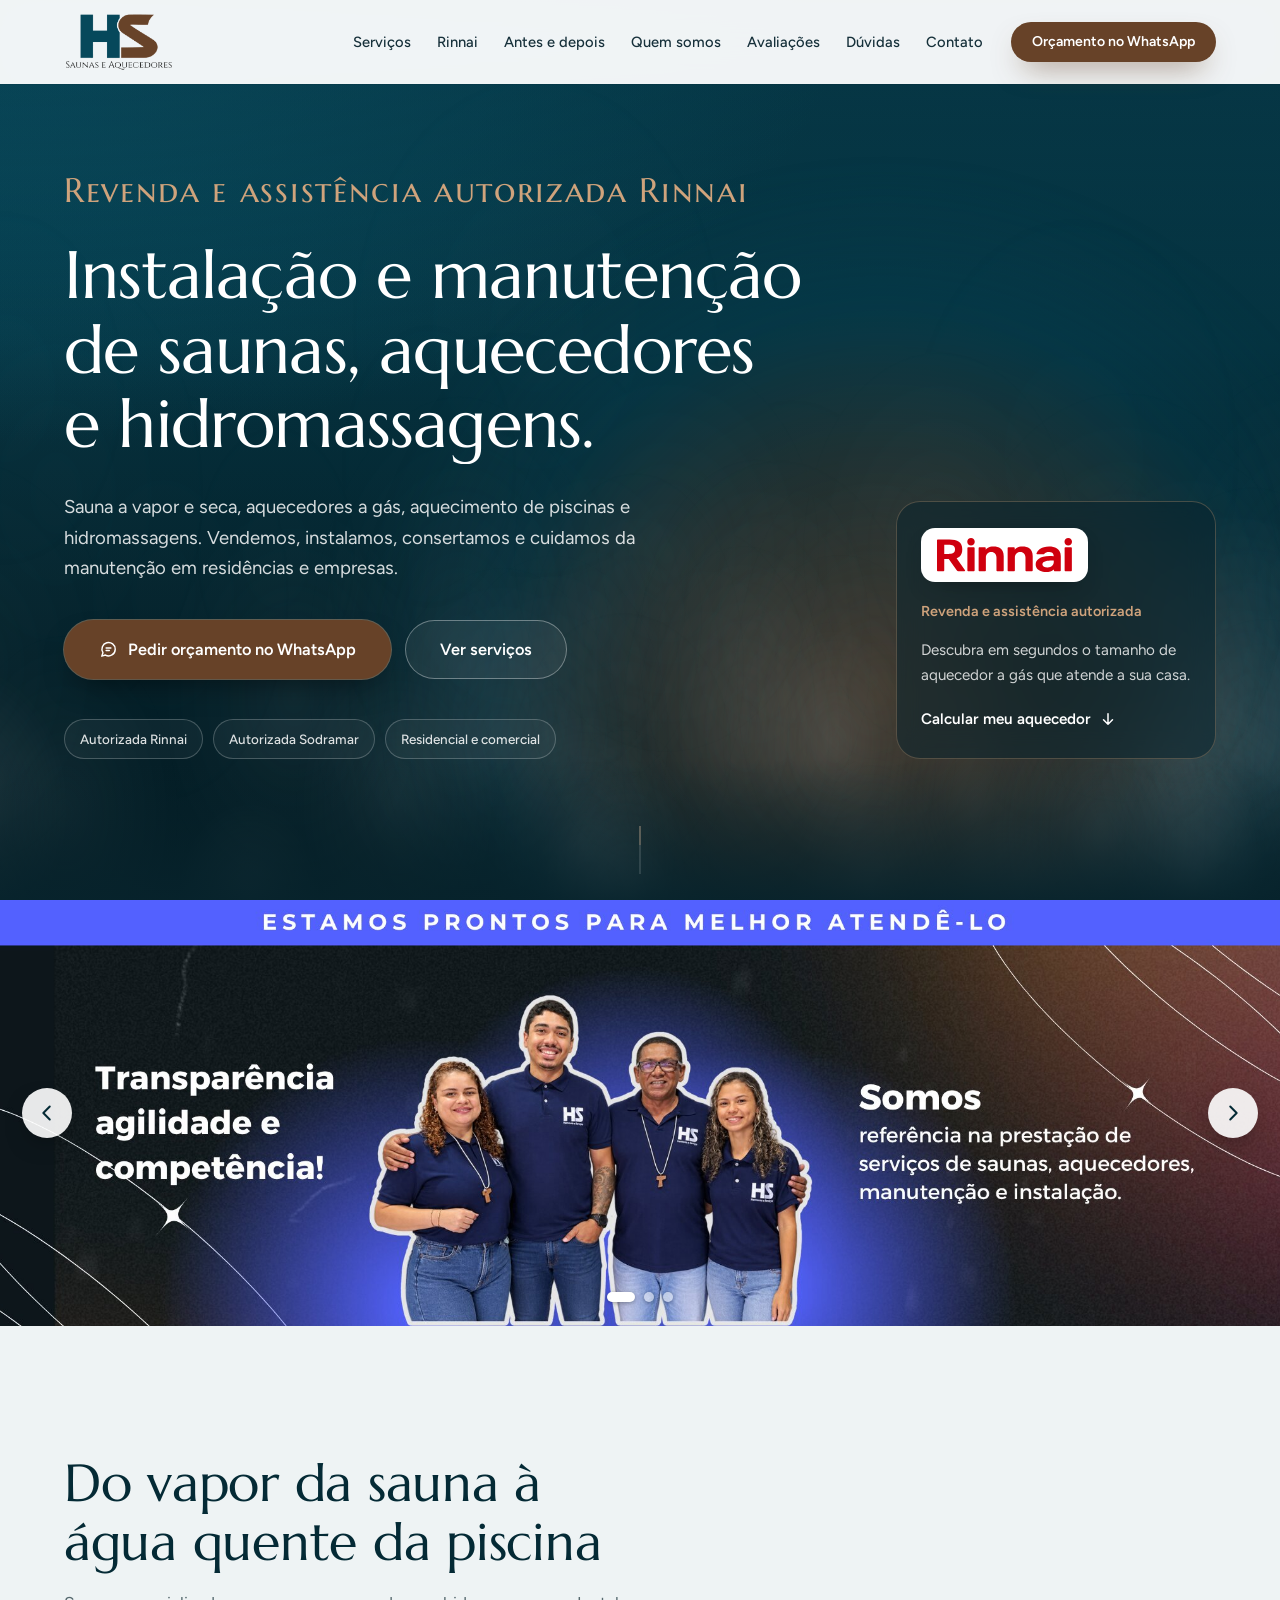
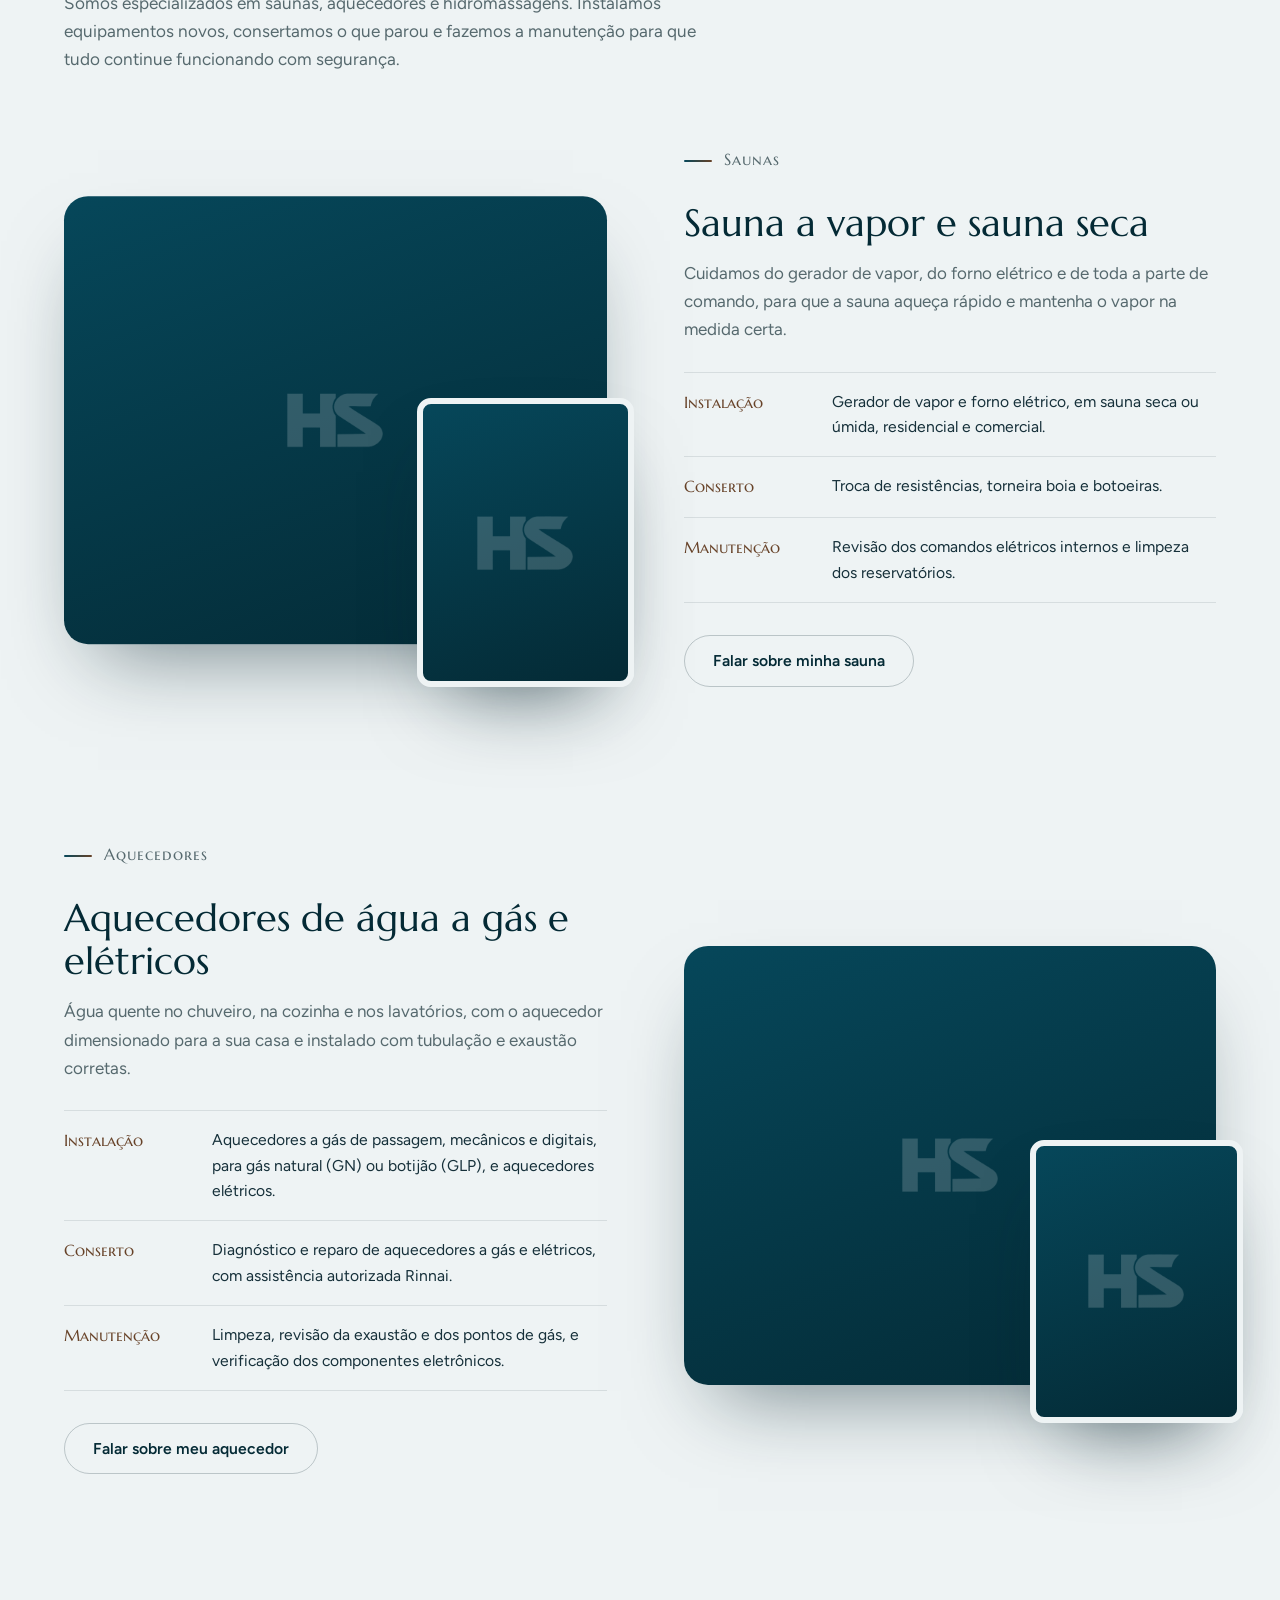
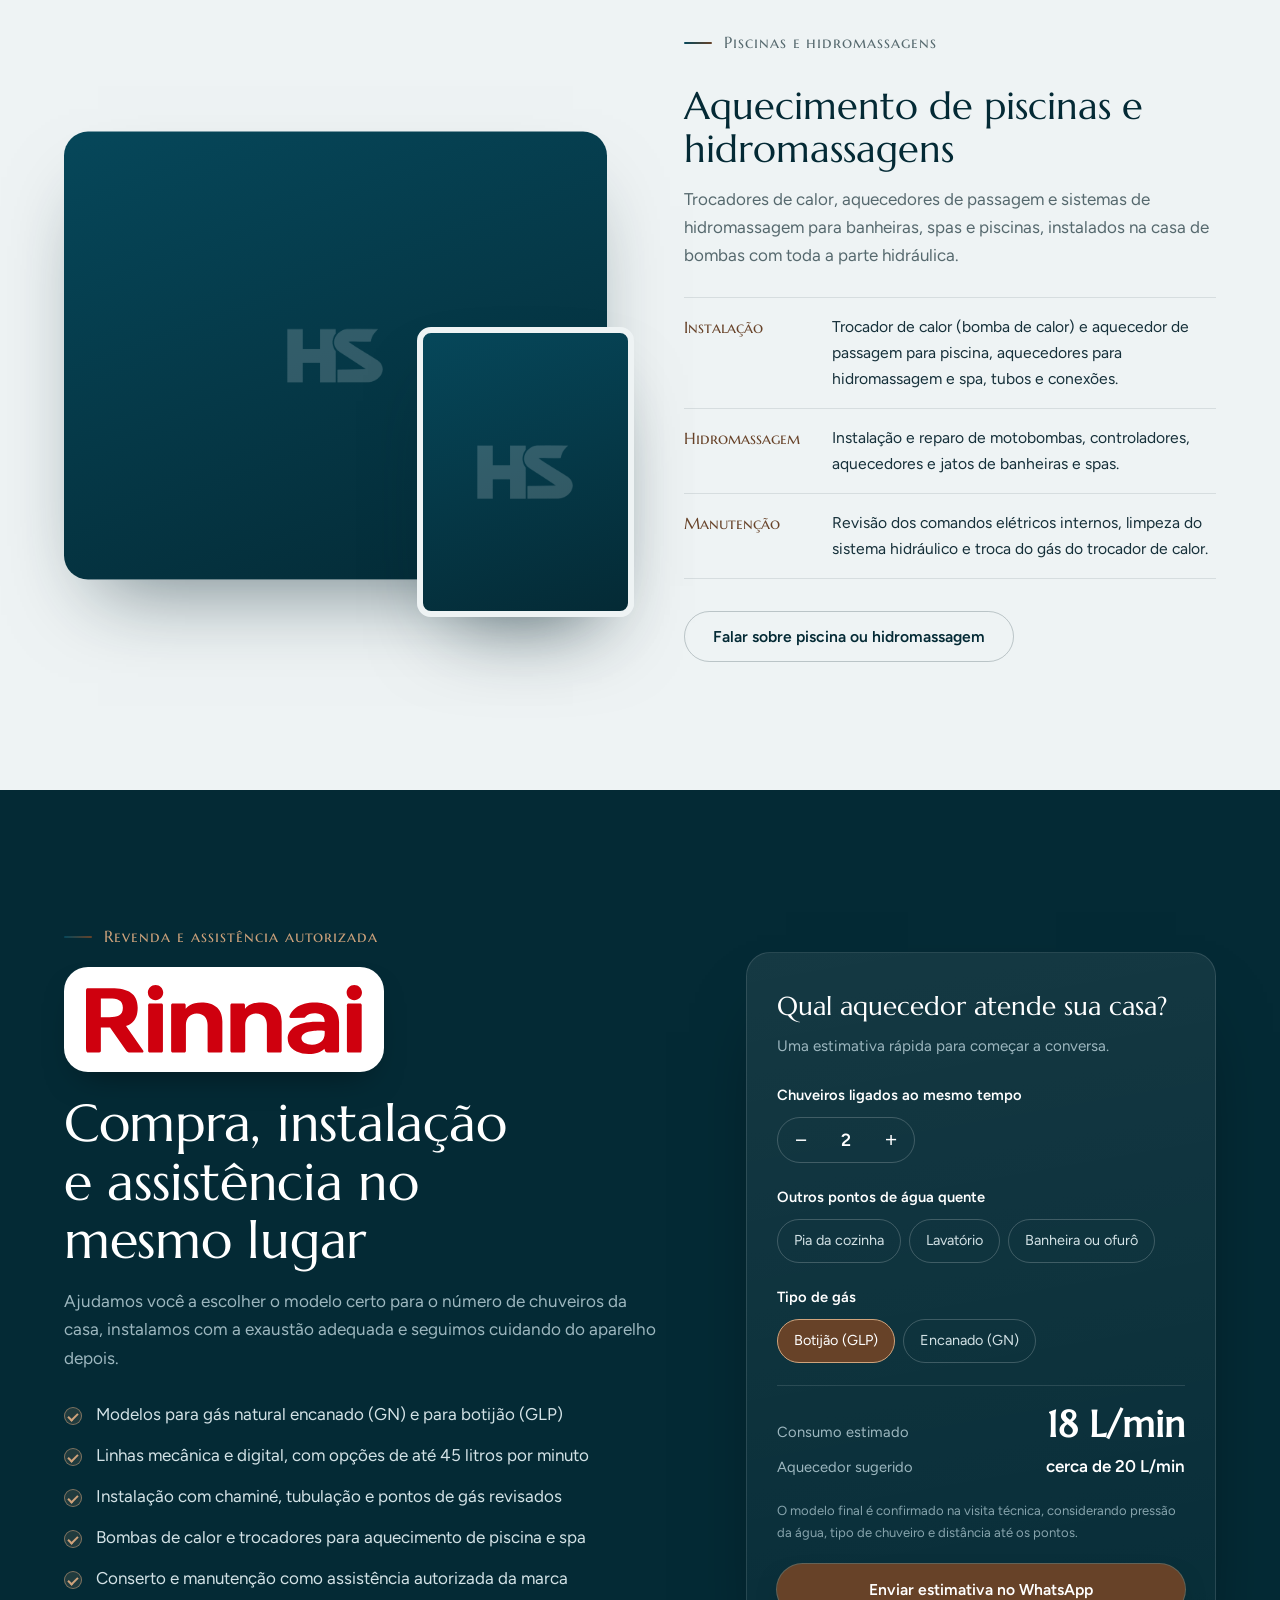
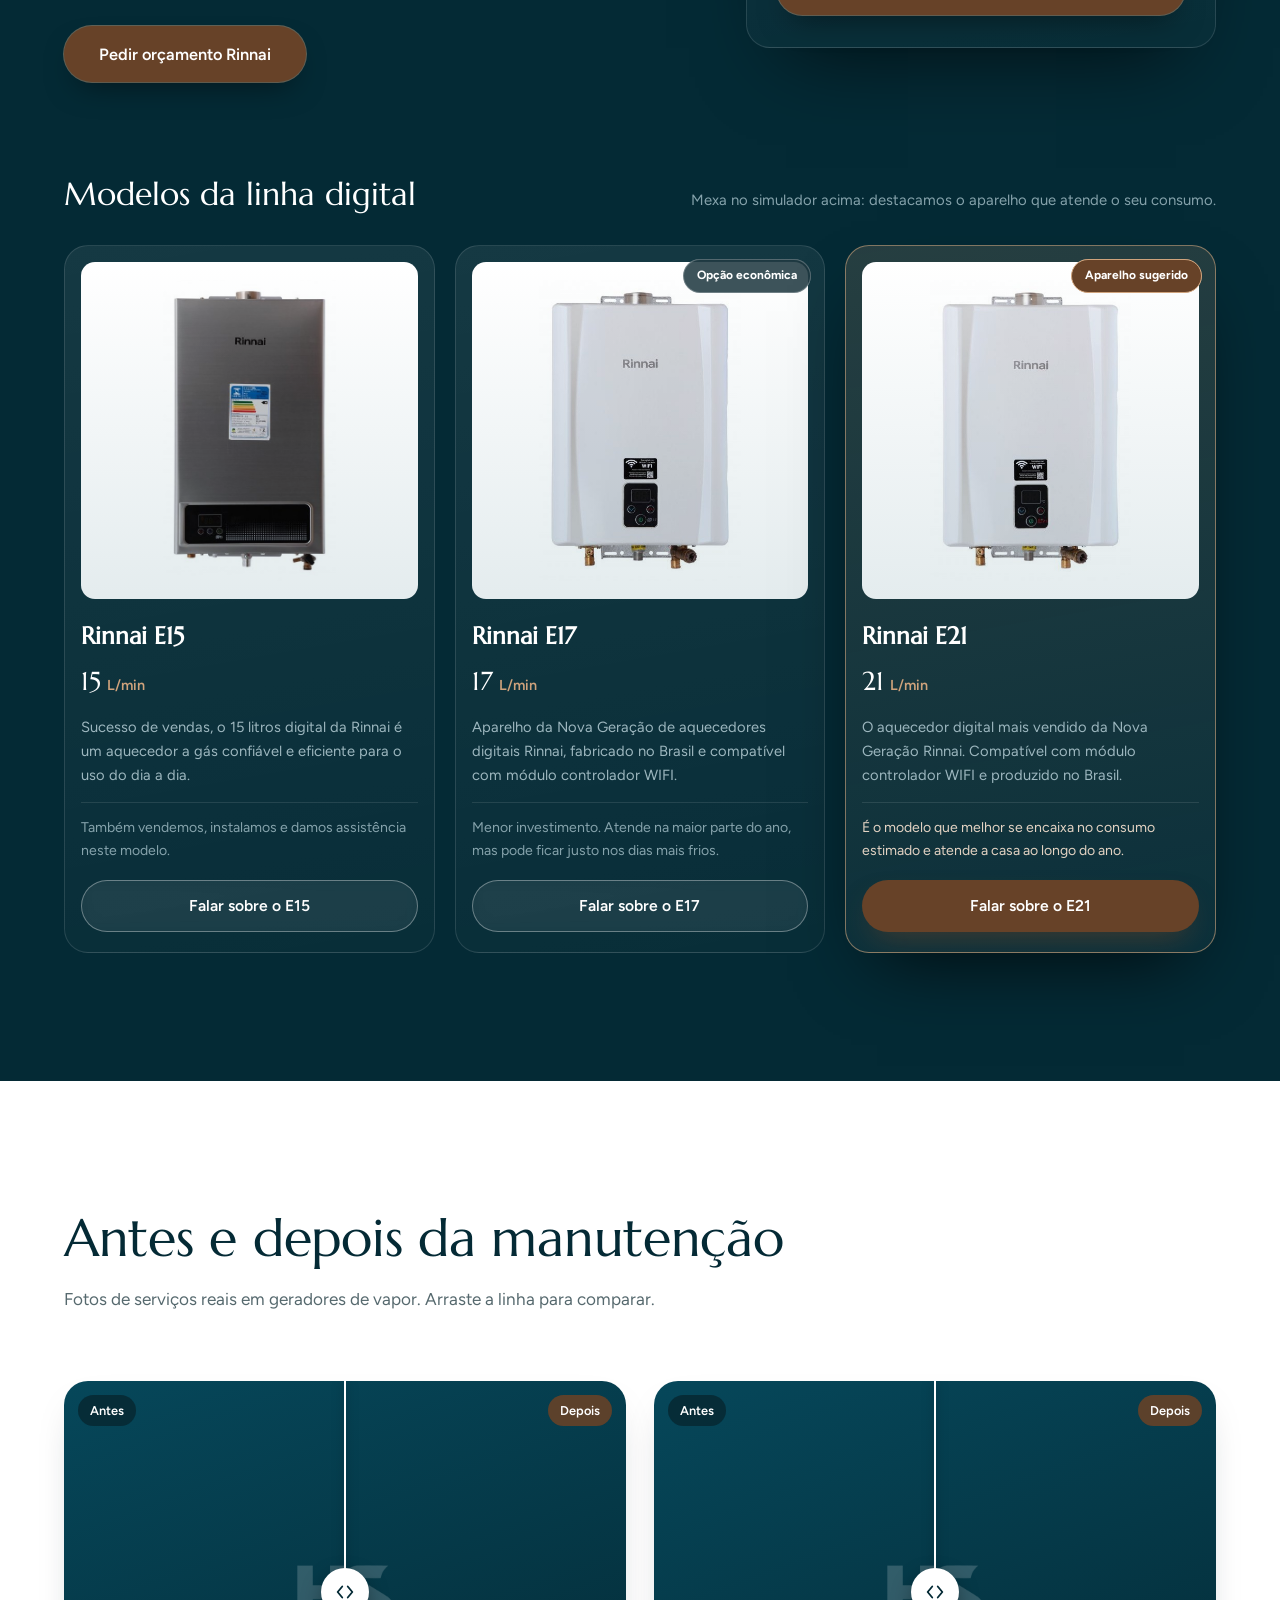
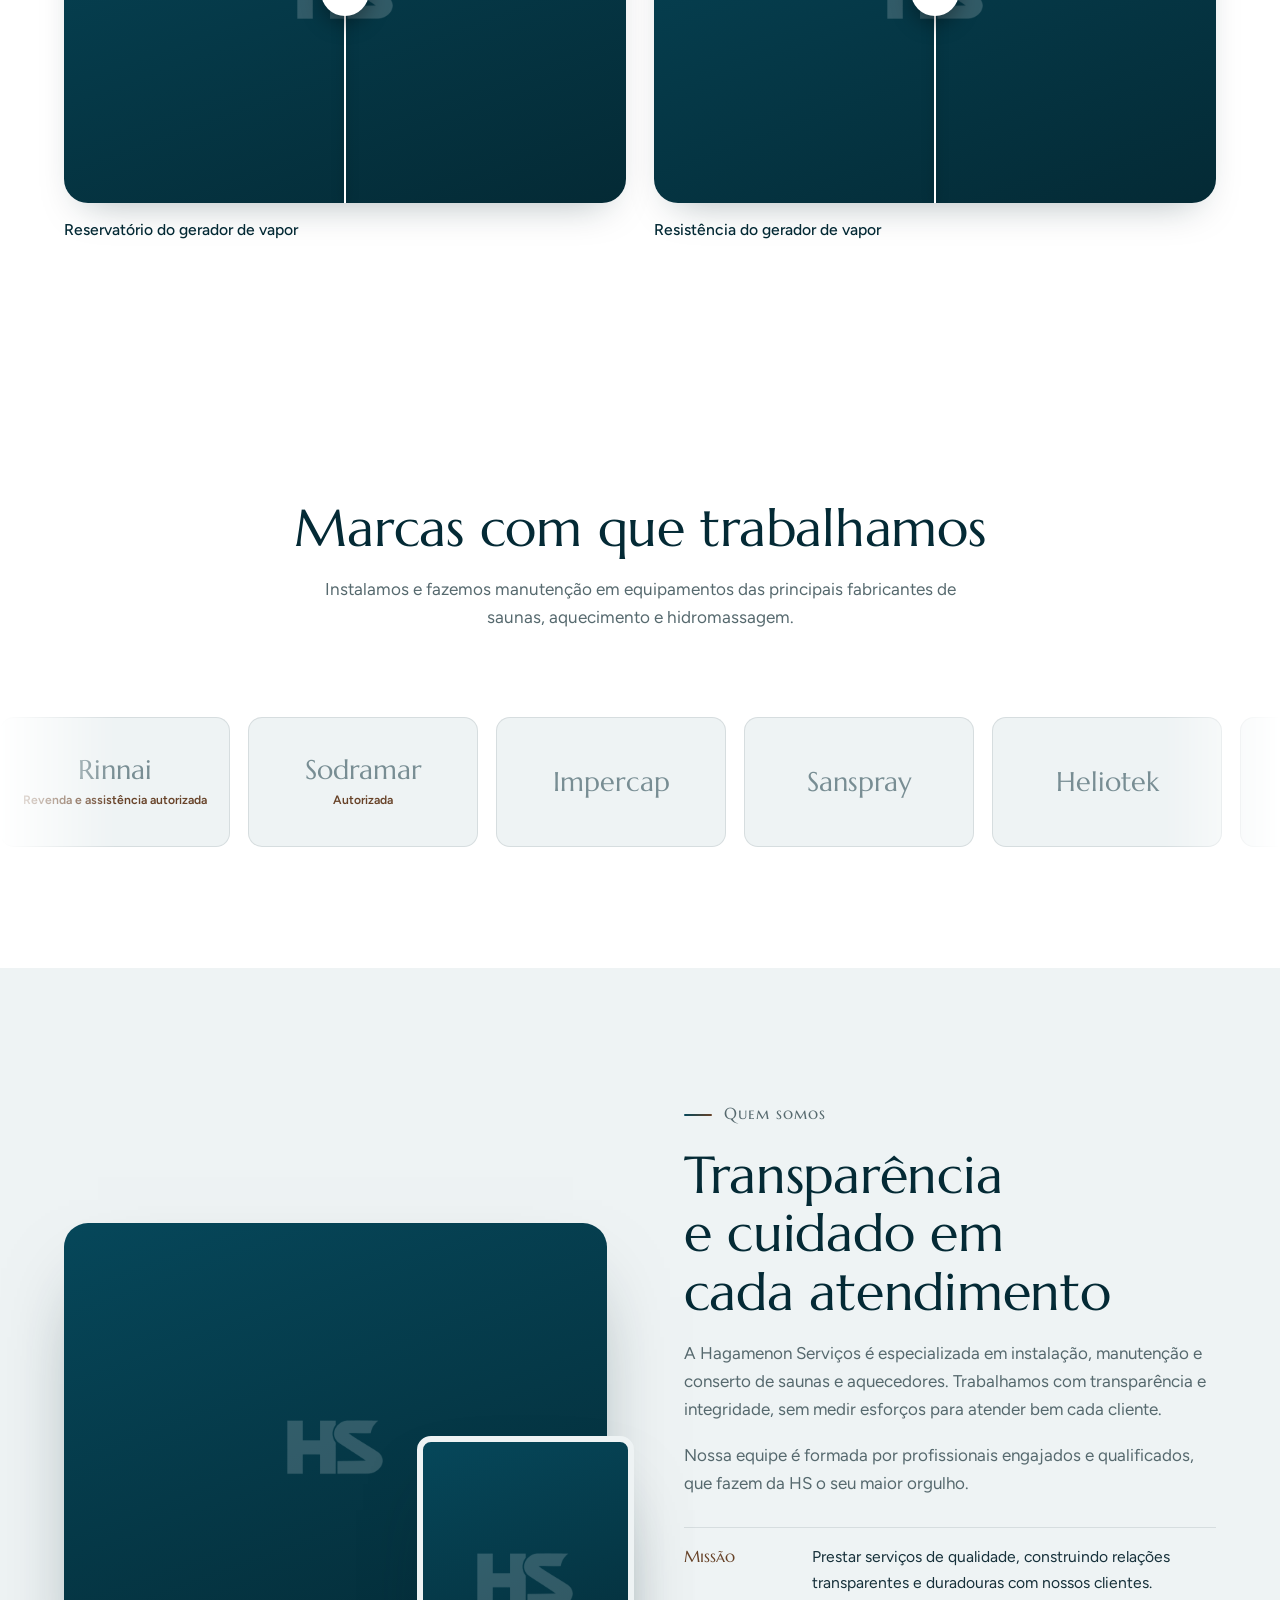
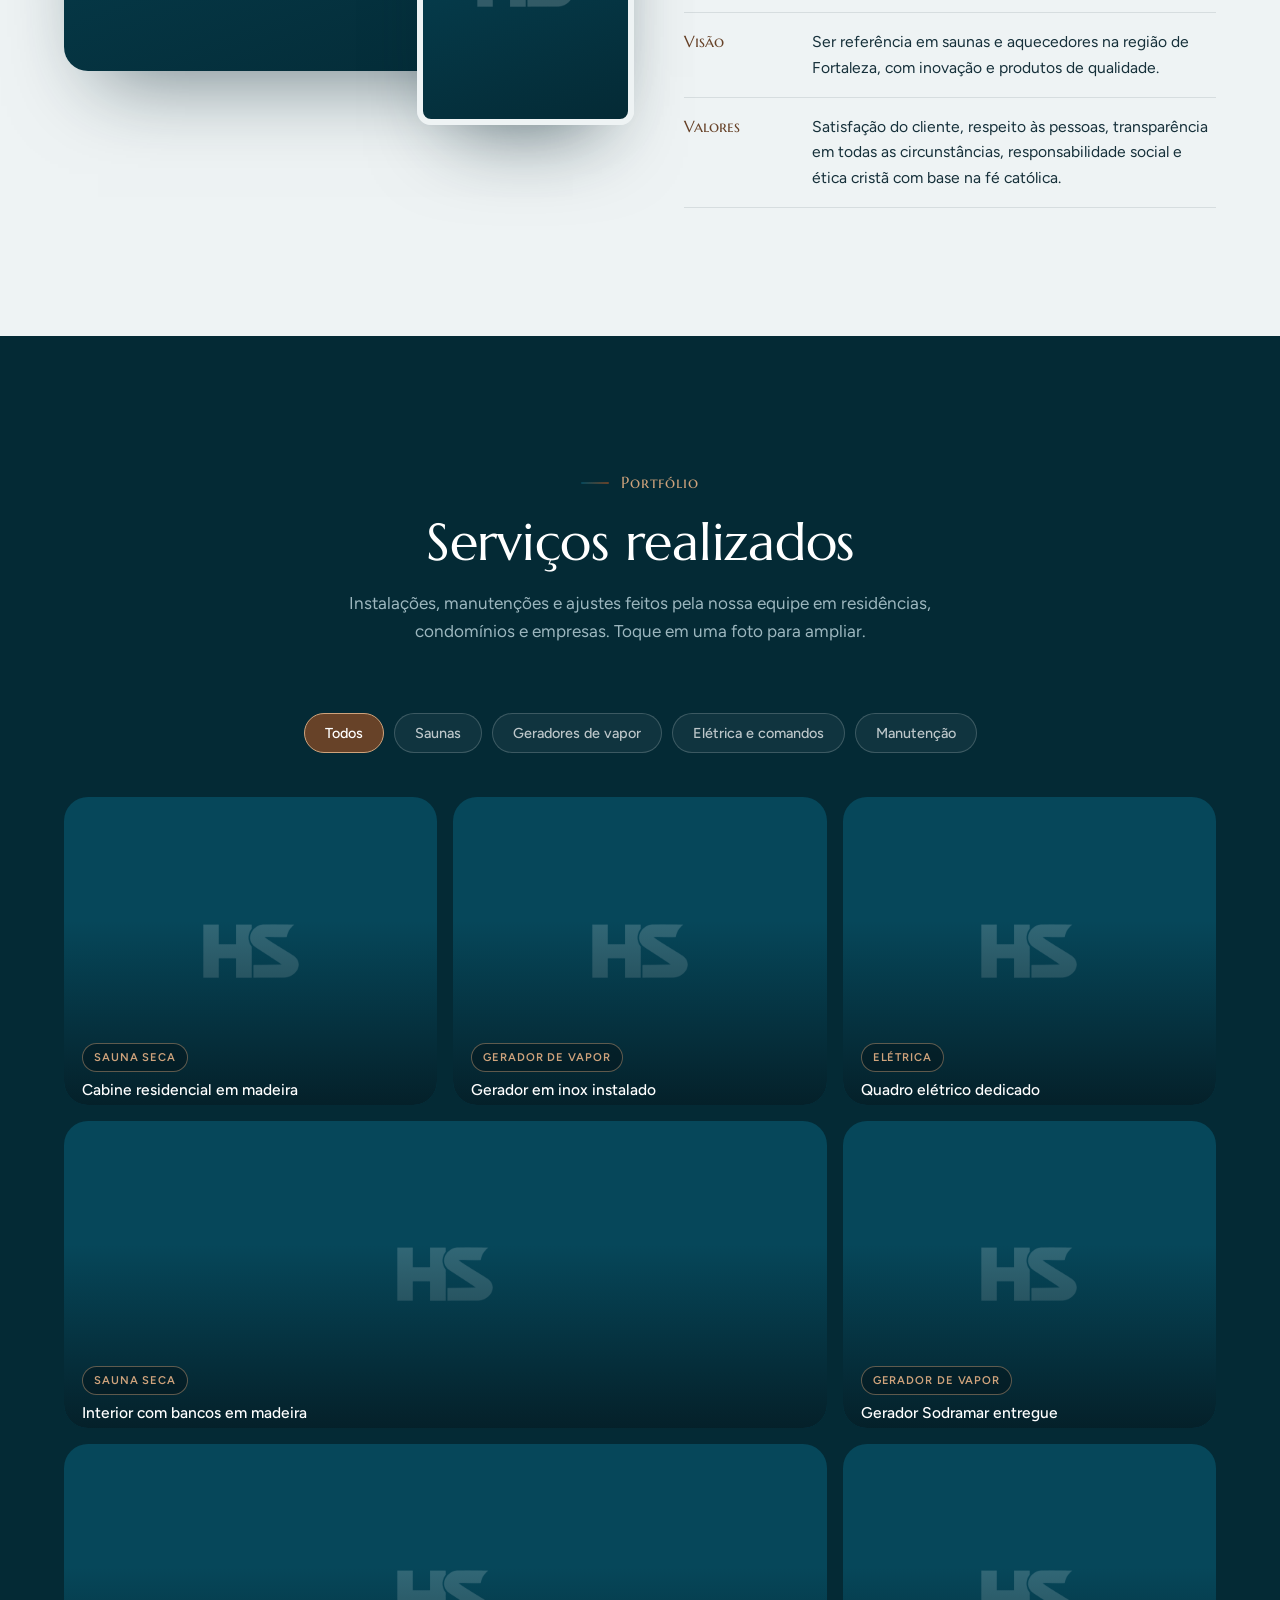
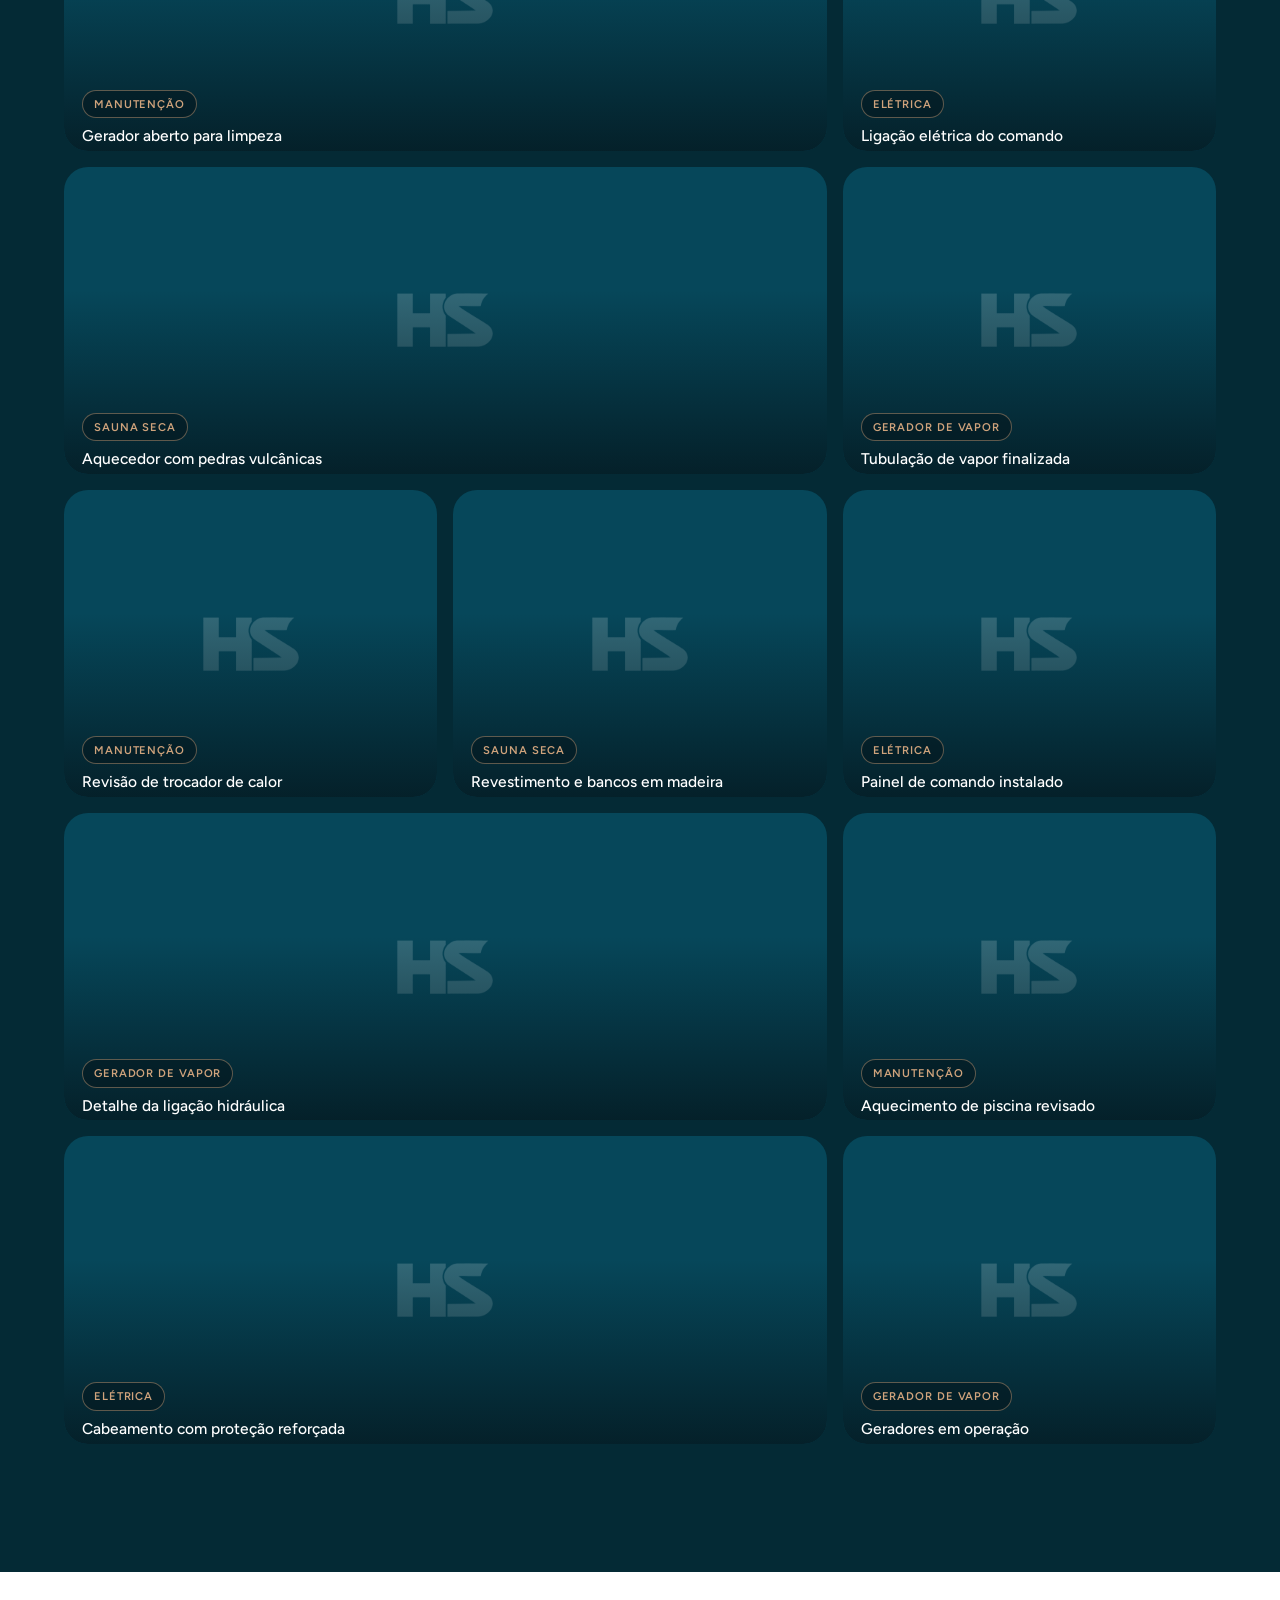
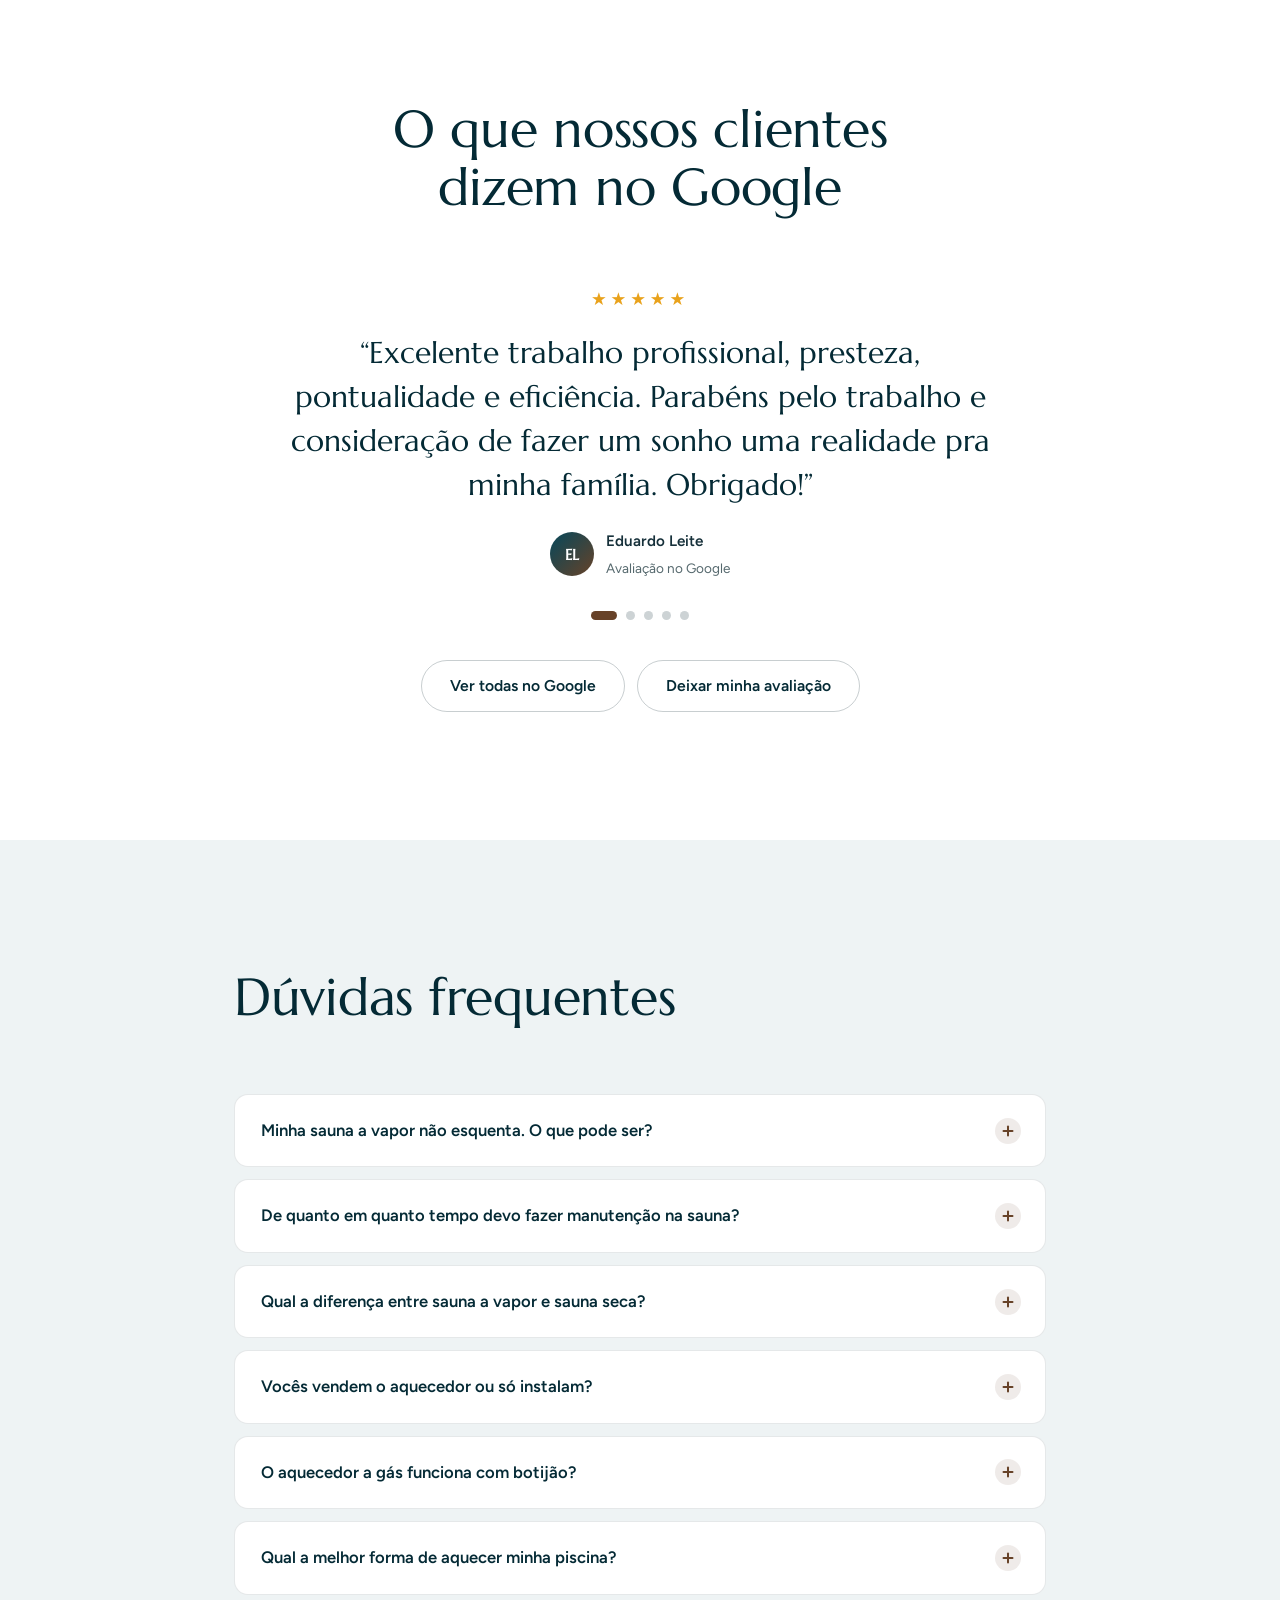
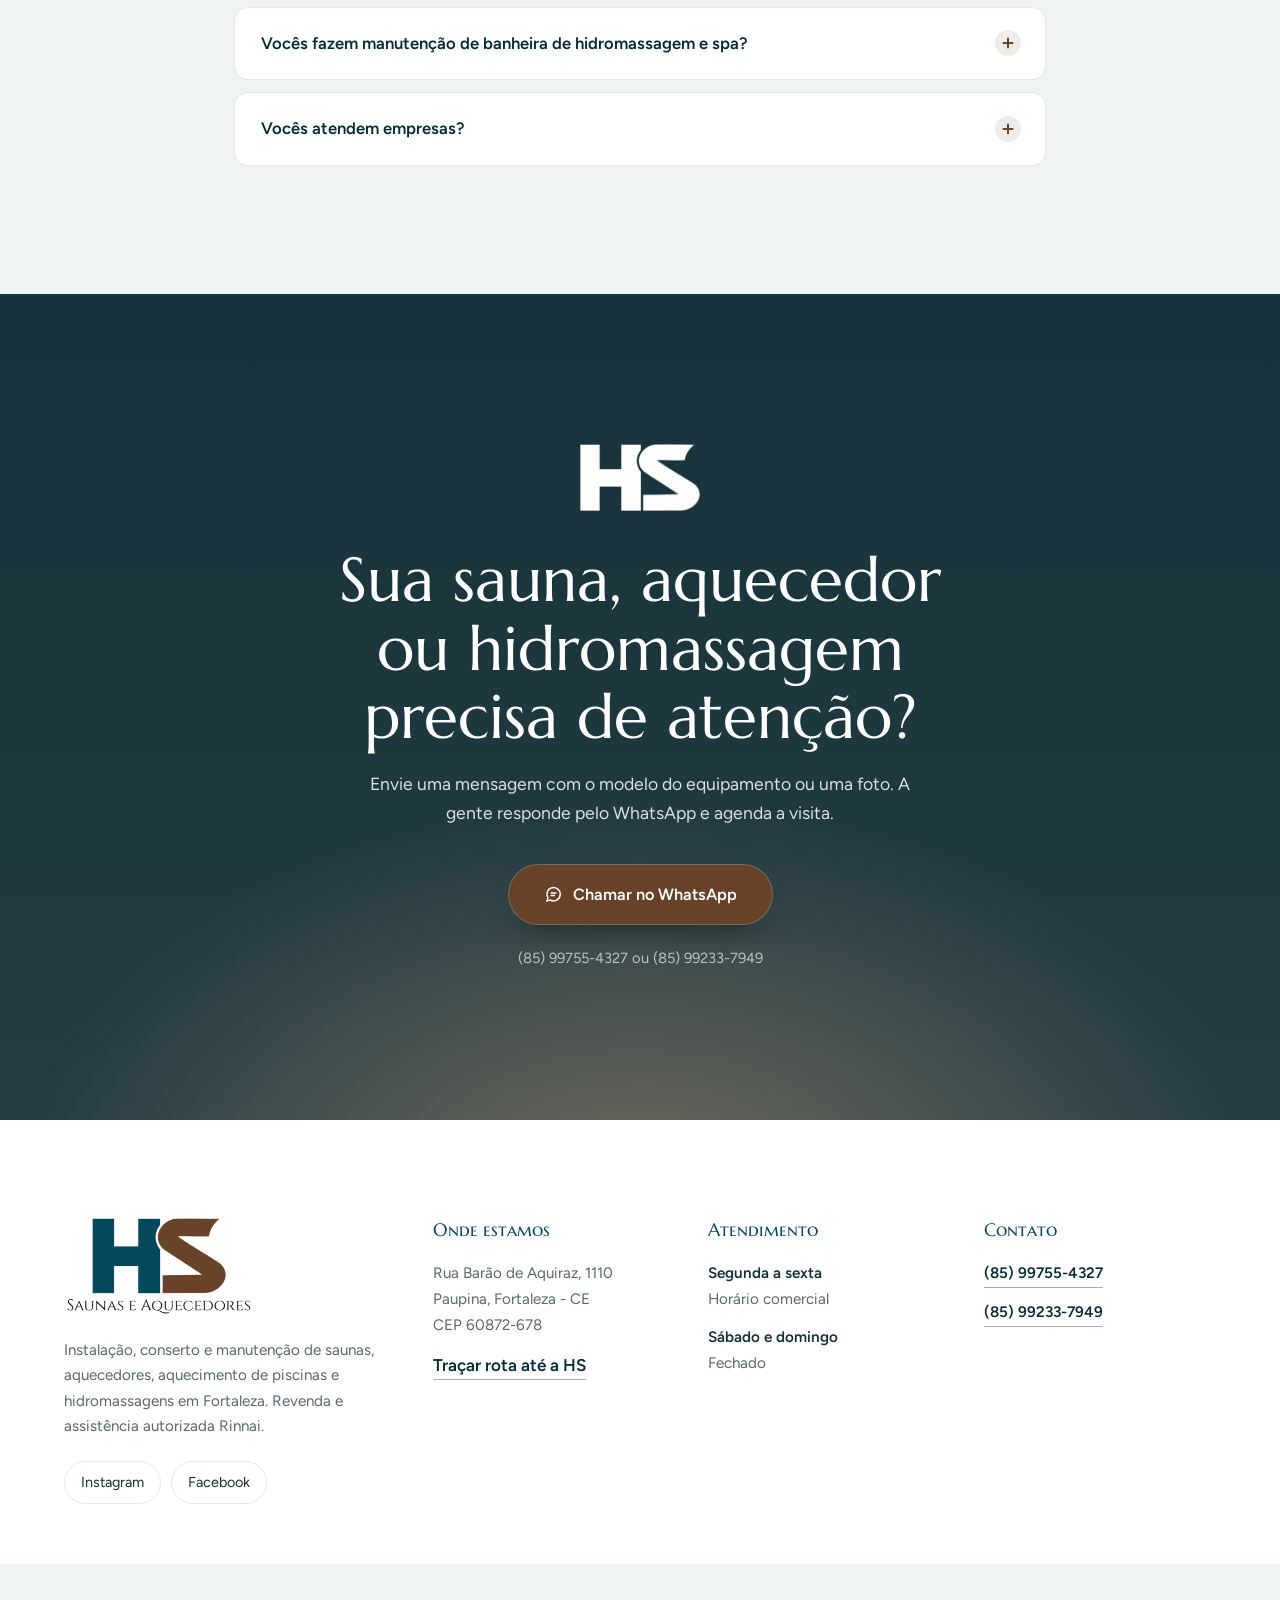
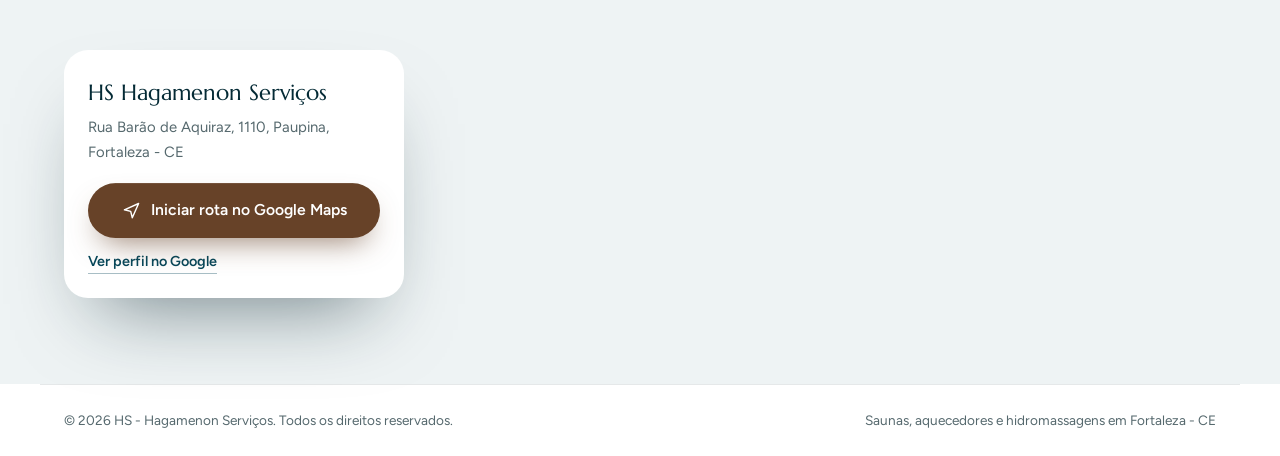
==== commit 190d446d: "Move o CSS e o JS para arquivos externos Tira os blocos <style> e <script> de dentro do index.html p" ====
--- a/index.html
+++ b/index.html
@@ -14,512 +14,7 @@
 <link rel="preconnect" href="https://fonts.googleapis.com">
 <link rel="preconnect" href="https://fonts.gstatic.com" crossorigin>
 <link href="https://fonts.googleapis.com/css2?family=Figtree:wght@400;500;600;700&family=Marcellus&family=Marcellus+SC&display=swap" rel="stylesheet">
-<style>:root{--mark:url("[data-uri]")}
-:root{
-  --ink:#042A35; --ink-2:#06475A; --teal:#06475A; --teal-lt:#8BC3D1;
-  --wood:#674228; --wood-dk:#4A2F1C; --wood-lt:#CFA37C;
-  --ember:#674228; --ember-dk:#4A2F1C;
-  --fy:#06475A; --fo:#8BC3D1; --fr:#674228;
-  --vapor:#EEF3F4; --paper:#FFFFFF; --text:#16303A; --muted:#56696E;
-  --line:rgba(7,35,44,.1);
-  --font-display:'Marcellus', Georgia, 'Times New Roman', serif;
-  --font-sc:'Marcellus SC', 'Marcellus', Georgia, serif;
-  --font-ui:'Figtree', system-ui, -apple-system, 'Segoe UI', sans-serif;
-  --wrap:1200px; --r:14px; --r-lg:24px;
-  --shadow:0 18px 40px -20px rgba(7,35,44,.35);
-  --shadow-lg:0 40px 80px -34px rgba(7,35,44,.55);
-  --ease:cubic-bezier(.16,.84,.44,1); --ease-out:cubic-bezier(.22,1,.36,1);
-  --header-h:84px;
-}
-*,*::before,*::after{box-sizing:border-box}
-html{scroll-behavior:smooth;scroll-padding-top:calc(var(--header-h) + 8px);-webkit-text-size-adjust:100%}
-body{margin:0;font-family:var(--font-ui);font-size:17px;line-height:1.65;color:var(--text);background:var(--vapor);overflow-x:hidden}
-body.is-locked{overflow:hidden}
-img{max-width:100%;display:block}
-a{color:inherit;text-decoration:none}
-ul,ol{margin:0;padding:0;list-style:none}
-h1,h2,h3{font-weight:400;margin:0}
-::selection{background:var(--ember);color:#fff}
-:focus-visible{outline:2px solid var(--wood-lt);outline-offset:3px;border-radius:4px}
-.sr-only{position:absolute;width:1px;height:1px;overflow:hidden;clip:rect(0 0 0 0);white-space:nowrap}
-
-.wrap{width:100%;max-width:var(--wrap);margin-inline:auto;padding-inline:24px}
-.section{position:relative;padding:clamp(80px,10vw,136px) 0;overflow:hidden}
-.section--paper{background:var(--paper)}
-.section--dark{background:var(--ink);color:#C9DADF}
-.section--wood{background:radial-gradient(90% 80% at 85% 0%,rgba(211,158,110,.22),transparent 60%),linear-gradient(160deg,#4A2E1C 0%,var(--wood-dk) 100%);color:#EBDDCF}
-
-/* ---------- type ---------- */
-.label{display:inline-flex;align-items:center;gap:12px;margin:0 0 16px;font-family:var(--font-sc);font-size:1.02rem;letter-spacing:.06em;color:var(--ember)}
-.label::before{content:"";width:28px;height:2px;border-radius:2px;background:linear-gradient(90deg,var(--teal),var(--wood))}
-.section--dark .label,.section--wood .label{color:var(--wood-lt)}
-.title{font-family:var(--font-display);font-size:clamp(2rem,4.3vw,3.25rem);line-height:1.12;letter-spacing:-.005em;color:var(--ink);margin:0 0 18px;text-wrap:balance}
-.section--dark .title,.section--wood .title{color:#fff}
-.lead{font-size:1.07rem;color:var(--muted);max-width:60ch;margin:0}
-.section--dark .lead{color:#9DB7BF}
-.section--wood .lead{color:#D8C3AE}
-.head{max-width:720px;margin-bottom:clamp(44px,6vw,68px)}
-.head--center{text-align:center;margin-inline:auto}
-.head--center .lead{margin-inline:auto}
-
-/* ---------- buttons ---------- */
-.btn{position:relative;display:inline-flex;align-items:center;justify-content:center;gap:10px;font:600 .98rem/1 var(--font-ui);padding:17px 28px;border-radius:100px;border:1px solid transparent;cursor:pointer;overflow:hidden;isolation:isolate;white-space:nowrap;transition:transform .45s var(--ease-out),box-shadow .45s var(--ease-out),background .35s,border-color .35s,color .35s}
-.btn svg{width:19px;height:19px;flex:none;fill:none;stroke:currentColor;stroke-width:1.8;stroke-linecap:round;stroke-linejoin:round}
-.btn:hover{transform:translateY(-3px)}
-.btn:active{transform:translateY(-1px)}
-.btn--ember{color:#fff;background:var(--ember);box-shadow:0 14px 30px -12px rgba(103,66,40,.7)}
-.btn--ember:hover{background:var(--ember-dk);box-shadow:0 20px 40px -14px rgba(103,66,40,.8)}
-.btn--ember::before{content:"";position:absolute;top:0;left:-120%;width:60%;height:100%;z-index:-1;background:linear-gradient(100deg,transparent,rgba(255,255,255,.28),transparent);transform:skewX(-20deg);transition:left .8s var(--ease-out)}
-.btn--ember:hover::before{left:130%}
-.btn--light{color:var(--ink);background:#fff}
-.btn--light:hover{background:var(--wood-lt);color:var(--ink)}
-.section--dark .btn--ember,.hero .btn--ember,.cta .btn--ember,.calc .btn--ember{box-shadow:0 0 0 1px rgba(207,163,124,.45),0 14px 30px -12px rgba(0,0,0,.5)}
-.btn--glass{color:#fff;border-color:rgba(255,255,255,.35);background:rgba(255,255,255,.06);backdrop-filter:blur(8px)}
-.btn--glass:hover{border-color:#fff;background:rgba(255,255,255,.14)}
-.btn--line{color:var(--ink);border-color:rgba(7,35,44,.22);background:transparent}
-.btn--line:hover{border-color:var(--ember);color:var(--ember)}
-.btn--sm{padding:12px 20px;font-size:.88rem}
-.btn--lg{padding:19px 34px;font-size:1.02rem}
-
-/* ---------- preloader ---------- */
-.preloader{position:fixed;inset:0;z-index:9999;display:grid;place-items:center;align-content:center;gap:18px;background:radial-gradient(90% 70% at 50% 40%,#0A5C73,var(--teal) 45%,var(--ink));transition:opacity .7s var(--ease),visibility .7s}
-.preloader.is-done{opacity:0;visibility:hidden}
-.preloader__hs{width:min(220px,52vw);clip-path:inset(0 100% 0 0);animation:hsWipe 1.05s .1s var(--ease-out) forwards}
-@keyframes hsWipe{0%{clip-path:inset(0 100% 0 0);transform:translateY(8px)}100%{clip-path:inset(0 0 0 0);transform:none}}
-.preloader__tag{width:min(216px,51vw);opacity:0;animation:fadeIn .8s .8s var(--ease-out) forwards}
-.preloader__bar{width:120px;height:2px;margin-top:6px;background:rgba(255,255,255,.18);position:relative;overflow:hidden;border-radius:2px}
-.preloader__bar::after{content:"";position:absolute;inset:0;background:#fff;transform:scaleX(0);transform-origin:left;animation:preBar 1.3s .2s var(--ease-out) forwards}
-@keyframes preBar{to{transform:scaleX(1)}}
-.scroll-progress{position:fixed;top:0;left:0;height:3px;width:100%;z-index:1000;background:linear-gradient(90deg,var(--teal),var(--wood));transform:scaleX(0);transform-origin:left}
-
-/* ---------- header ---------- */
-.header{position:fixed;top:0;left:0;right:0;z-index:900;background:rgba(255,255,255,.94);backdrop-filter:saturate(180%) blur(18px);-webkit-backdrop-filter:saturate(180%) blur(18px);box-shadow:0 1px 0 var(--line);transition:box-shadow .5s}
-.header__inner{max-width:var(--wrap);margin-inline:auto;padding:0 24px;height:var(--header-h);display:flex;align-items:center;gap:28px;transition:height .4s var(--ease)}
-.header.is-stuck{box-shadow:0 1px 0 var(--line),0 12px 30px -24px rgba(4,42,53,.6)}
-.header.is-stuck .header__inner{height:70px}
-.brand{display:block;margin-right:auto;height:58px;transition:height .4s var(--ease)}
-.brand img{height:100%;width:auto}
-.header.is-stuck .brand{height:48px}
-.nav{display:flex;align-items:center;gap:26px}
-.nav a{position:relative;font-size:.92rem;font-weight:500;color:var(--text);padding:6px 0;transition:color .35s}
-.nav a::after{content:"";position:absolute;left:0;bottom:0;width:100%;height:2px;border-radius:2px;background:var(--wood);transform:scaleX(0);transform-origin:right;transition:transform .45s var(--ease-out)}
-.nav a:hover::after,.nav a.is-active::after{transform:scaleX(1);transform-origin:left}
-.nav a:hover,.nav a.is-active{color:var(--wood)}
-.burger{display:none;flex-direction:column;justify-content:center;gap:5px;width:44px;height:44px;border:0;background:transparent;cursor:pointer;padding:0}
-.burger span{display:block;height:2px;width:24px;background:var(--ink);margin-inline:auto;border-radius:2px;transition:transform .45s var(--ease-out),opacity .3s,background .4s}
-.burger.is-open span:nth-child(1){transform:translateY(7px) rotate(45deg)}
-.burger.is-open span:nth-child(2){opacity:0}
-.burger.is-open span:nth-child(3){transform:translateY(-7px) rotate(-45deg)}
-
-/* ---------- hero ---------- */
-.hero{position:relative;min-height:100svh;display:flex;align-items:center;padding:calc(var(--header-h) + 48px) 0 110px;overflow:hidden;isolation:isolate;background:radial-gradient(120% 90% at 0% 0%,#0A5C73 0%,transparent 55%),linear-gradient(180deg,#06475A 0%,var(--ink) 75%)}
-.hero__video{position:absolute;inset:0;z-index:-4;width:100%;height:100%;object-fit:cover;object-position:50% 62%}
-.hero__video-overlay{position:absolute;inset:0;z-index:-3;background:linear-gradient(180deg,rgba(5,29,37,.4) 0%,rgba(5,29,37,.2) 38%,rgba(4,20,26,.68) 100%),radial-gradient(120% 90% at 0% 0%,rgba(10,92,115,.3) 0%,transparent 55%)}
-@media (max-width:640px){.hero__video{display:none}}
-@media (prefers-reduced-motion:reduce){.hero__video{display:none}}
-.hero__ember{position:absolute;z-index:-2;right:-12%;bottom:-38%;width:min(1100px,110vw);aspect-ratio:1;border-radius:50%;background:radial-gradient(circle,rgba(103,66,40,.55) 0%,rgba(103,66,40,.28) 30%,rgba(6,71,90,.2) 50%,transparent 68%);filter:blur(10px);animation:breathe 7s ease-in-out infinite alternate}
-@keyframes breathe{from{opacity:.75;transform:scale(.96)}to{opacity:1;transform:scale(1.04)}}
-.hero__steam{position:absolute;inset:0;z-index:-1;width:100%;height:100%}
-.hero__fade{position:absolute;left:0;right:0;bottom:0;height:140px;z-index:-1;background:linear-gradient(180deg,transparent,rgba(7,35,44,.9))}
-.hero__content>*{min-width:0}
-.hero__content{position:relative;z-index:2;width:100%;max-width:var(--wrap);margin-inline:auto;padding-inline:24px;color:#fff;display:grid;grid-template-columns:minmax(0,1fr) 320px;gap:48px;align-items:end}
-.hero__kicker{font-family:var(--font-sc);font-size:2.1rem;letter-spacing:.05em;color:var(--wood-lt);margin:0 0 22px}
-.hero__title{font-family:var(--font-display);font-size:clamp(2.2rem,5.2vw,4.5rem);line-height:1.06;letter-spacing:-.012em;margin:0 0 28px}
-.hero__title .line{display:block;overflow:hidden;padding-bottom:.06em}
-.hero__title .line>span{display:block;transform:translateY(108%);animation:lineUp 1.15s var(--ease-out) forwards}
-.hero__title .line:nth-child(1)>span{animation-delay:.25s}
-.hero__title .line:nth-child(2)>span{animation-delay:.4s}
-.hero__title .line:nth-child(3)>span{animation-delay:.55s}
-@keyframes lineUp{to{transform:translateY(0)}}
-.hero__sub{font-size:clamp(1.02rem,1.5vw,1.16rem);color:rgba(255,255,255,.84);max-width:54ch;margin:0 0 36px}
-.hero__actions{display:flex;flex-wrap:wrap;gap:14px;margin-bottom:40px}
-.hero__badges{display:flex;flex-wrap:wrap;gap:10px}
-.hero__badges span{font-size:.84rem;font-weight:500;padding:8px 15px;border-radius:100px;border:1px solid rgba(255,255,255,.22);color:rgba(255,255,255,.86);background:rgba(255,255,255,.04);backdrop-filter:blur(6px)}
-.hero__card{display:block;padding:26px 24px;border-radius:var(--r-lg);background:rgba(7,35,44,.5);border:1px solid rgba(207,163,124,.3);backdrop-filter:blur(14px);-webkit-backdrop-filter:blur(14px);transition:transform .5s var(--ease-out),border-color .4s}
-.hero__card:hover{transform:translateY(-6px);border-color:rgba(207,163,124,.7)}
-.hero__card-brand{display:inline-block;width:auto;height:54px;margin:0 0 10px;padding:10px 16px;border-radius:var(--r);background:#fff;box-shadow:0 10px 24px -14px rgba(0,0,0,.5)}
-.hero__card-tag{font-size:.86rem;color:var(--wood-lt);margin:0 0 14px;font-weight:500}
-.hero__card p{margin:0 0 16px;font-size:.95rem;color:rgba(255,255,255,.8)}
-.hero__card .hero__card-tag{font-size:.9rem;color:var(--wood-lt);margin:0 0 14px;font-weight:600}
-.hero__card-link{display:inline-flex;align-items:center;gap:8px;font-weight:600;font-size:.95rem;color:#fff}
-.hero__card-link svg{width:18px;height:18px;fill:none;stroke:currentColor;stroke-width:2;stroke-linecap:round;stroke-linejoin:round;transition:transform .4s var(--ease-out)}
-.hero__card:hover .hero__card-link svg{transform:translateY(3px)}
-.hero__scroll{position:absolute;left:50%;bottom:26px;transform:translateX(-50%);z-index:3;display:flex;flex-direction:column;align-items:center;gap:8px;color:rgba(255,255,255,.6);font-size:.78rem;animation:fadeIn 1s 1.6s var(--ease-out) both}
-.hero__scroll-line{width:1px;height:48px;background:rgba(255,255,255,.25);position:relative;overflow:hidden}
-.hero__scroll-line::after{content:"";position:absolute;top:0;left:0;width:100%;height:40%;background:var(--wood-lt);animation:drop 1.9s var(--ease) infinite}
-@keyframes drop{0%{transform:translateY(-100%)}60%,100%{transform:translateY(250%)}}
-@keyframes fadeIn{from{opacity:0}to{opacity:1}}
-.reveal-up{opacity:0;transform:translateY(22px);animation:revealUp .95s var(--ease-out) forwards;animation-delay:var(--d,0s)}
-@keyframes revealUp{to{opacity:1;transform:none}}
-
-/* ---------- media frames + image fallback ---------- */
-.ph{position:relative;background:linear-gradient(160deg,var(--ink-2),var(--ink))}
-.ph::before{content:"";position:absolute;inset:0;background:var(--mark) center/96px auto no-repeat;opacity:0;transition:opacity .3s}
-.ph.is-missing::before{opacity:.18}
-.ph.is-missing img{opacity:0}
-.frame{position:relative;border-radius:var(--r-lg);overflow:hidden;box-shadow:var(--shadow-lg)}
-.frame img{width:100%;height:100%;object-fit:cover;transition:transform 1.1s var(--ease-out)}
-.frame:hover img{transform:scale(1.04)}
-.frame--main{aspect-ratio:4/3.3}
-.frame--float{position:absolute;right:-5%;bottom:-11%;width:40%;aspect-ratio:3/4;border:6px solid var(--vapor);border-radius:var(--r)}
-.section--paper .frame--float{border-color:var(--paper)}
-
-/* ---------- services ---------- */
-.service{display:grid;grid-template-columns:1.02fr 1fr;gap:clamp(40px,6vw,88px);align-items:center}
-.service+.service{margin-top:clamp(110px,12vw,150px)}
-.service--reverse .service__media{order:2}
-.service__media{position:relative}
-.service__name{font-family:var(--font-display);font-size:clamp(1.7rem,3vw,2.35rem);line-height:1.15;color:var(--ink);margin:0 0 14px}
-.service__text>p{margin:0 0 28px;color:var(--muted);max-width:52ch}
-.tasks{margin:0 0 32px;border-top:1px solid var(--line)}
-.tasks>div{display:grid;grid-template-columns:130px 1fr;gap:18px;padding:16px 0;border-bottom:1px solid var(--line)}
-.tasks dt{font-family:var(--font-sc);font-size:1.02rem;color:var(--wood);padding-top:1px}
-.tasks dd{margin:0;font-size:.98rem;color:var(--text)}
-
-/* ---------- rinnai ---------- */
-.rinnai{display:grid;grid-template-columns:1fr minmax(0,470px);gap:clamp(40px,6vw,84px);align-items:center}
-.section--dark::before{content:"";position:absolute;left:-10%;bottom:-40%;width:760px;aspect-ratio:1;border-radius:50%;background:radial-gradient(circle,rgba(207,163,124,.16),transparent 65%);pointer-events:none}
-.rinnai__word{display:inline-block;width:clamp(200px,26vw,320px);height:auto;margin:0 0 14px;padding:18px 22px;border-radius:var(--r-lg);background:#fff;box-shadow:0 16px 34px -18px rgba(0,0,0,.55)}
-.ticks{display:grid;gap:13px;margin:28px 0 34px}
-.ticks li{position:relative;padding-left:32px;color:#D3E2E6}
-.ticks li::before{content:"";position:absolute;left:0;top:.42em;width:18px;height:18px;border-radius:50%;background:rgba(207,163,124,.14);border:1px solid rgba(207,163,124,.55)}
-.ticks li::after{content:"";position:absolute;left:6px;top:.66em;width:6px;height:10px;border:solid var(--wood-lt);border-width:0 2px 2px 0;transform:rotate(45deg)}
-.calc{position:relative;padding:32px 30px;border-radius:var(--r-lg);background:linear-gradient(170deg,rgba(255,255,255,.07),rgba(255,255,255,.02));border:1px solid rgba(255,255,255,.12);box-shadow:0 40px 80px -40px rgba(0,0,0,.7)}
-.calc h3{font-family:var(--font-display);font-size:1.6rem;color:#fff;margin:0 0 6px}
-.calc__intro{margin:0 0 24px;font-size:.95rem;color:#9DB7BF}
-.calc fieldset{border:0;padding:0;margin:0 0 22px}
-.calc legend{font-size:.92rem;font-weight:600;color:#fff;margin-bottom:10px;padding:0}
-.stepper{display:inline-flex;align-items:center;border:1px solid rgba(255,255,255,.2);border-radius:100px;overflow:hidden}
-.stepper button{width:46px;height:44px;border:0;background:transparent;color:#fff;font-size:1.3rem;cursor:pointer;transition:background .3s}
-.stepper button:hover{background:rgba(255,255,255,.1)}
-.stepper button:disabled{opacity:.35;cursor:default;background:transparent}
-.stepper output{min-width:44px;text-align:center;font-weight:600;font-size:1.1rem;color:#fff}
-.chips{display:flex;flex-wrap:wrap;gap:8px}
-.chip{position:relative}
-.chip input{position:absolute;opacity:0;inset:0;cursor:pointer;margin:0}
-.chip span{display:block;padding:9px 16px;border-radius:100px;border:1px solid rgba(255,255,255,.2);font-size:.9rem;color:#D3E2E6;transition:background .3s,border-color .3s,color .3s}
-.chip input:checked+span{background:var(--wood);border-color:var(--wood-lt);color:#fff}
-.chip input:focus-visible+span{outline:2px solid var(--wood-lt);outline-offset:2px}
-.chip:hover span{border-color:rgba(255,255,255,.5)}
-.calc__result{margin:6px 0 20px;padding:20px 0 0;border-top:1px solid rgba(255,255,255,.12)}
-.calc__row{display:flex;justify-content:space-between;align-items:baseline;gap:16px}
-.calc__row+.calc__row{margin-top:8px}
-.calc__row dt{font-size:.92rem;color:#9DB7BF}
-.calc__row dd{margin:0;font-weight:600;color:#fff;text-align:right}
-.calc__big{font-family:var(--font-display);font-size:2.3rem;line-height:1;font-weight:400;color:#fff}
-.calc__note{font-size:.82rem;color:#86A3AC;margin:0 0 20px}
-.calc .btn{width:100%}
-
-/* ---------- modelos rinnai ---------- */
-.models__head{display:flex;flex-wrap:wrap;align-items:baseline;justify-content:space-between;gap:10px 24px;margin:clamp(56px,7vw,86px) 0 24px}
-.models__title{font-family:var(--font-display);font-size:clamp(1.5rem,2.6vw,2rem);color:#fff;margin:0}
-.models__hint{margin:0;font-size:.93rem;color:#86A3AC}
-.models{display:grid;grid-template-columns:repeat(3,1fr);gap:20px}
-.model{position:relative;display:flex;flex-direction:column;padding:16px 16px 20px;border-radius:var(--r-lg);background:linear-gradient(170deg,rgba(255,255,255,.07),rgba(255,255,255,.02));border:1px solid rgba(255,255,255,.12);isolation:isolate;overflow:hidden;transition:transform .55s var(--ease-out),border-color .45s,box-shadow .55s var(--ease-out),background .45s}
-.model__stage{position:relative;border-radius:var(--r);background:linear-gradient(180deg,#fff,#E4ECEE);aspect-ratio:1/1;overflow:hidden}
-.model__stage img{position:absolute;inset:18px;width:calc(100% - 36px);height:calc(100% - 36px);object-fit:contain;mix-blend-mode:multiply;transition:transform .6s var(--ease-out)}
-.model:hover .model__stage img{transform:translateY(-5px) scale(1.04)}
-.model__badge{position:absolute;top:13px;right:13px;z-index:3;padding:6px 13px;border-radius:100px;font-size:.75rem;font-weight:700;background:rgba(7,35,44,.78);border:1px solid rgba(255,255,255,.25);color:#fff;backdrop-filter:blur(6px);-webkit-backdrop-filter:blur(6px);opacity:0;transform:translateY(-7px) scale(.96);transition:opacity .45s var(--ease-out),transform .45s var(--ease-out),background .45s,border-color .45s,color .45s}
-.model.has-badge .model__badge{opacity:1;transform:none}
-.model__name{font-family:var(--font-display);font-size:1.5rem;color:#fff;margin:18px 0 4px}
-.model__flow{margin:0 0 12px;font-size:.9rem;color:var(--wood-lt);font-weight:600}
-.model__flow strong{font-family:var(--font-display);font-size:1.6rem;font-weight:400;color:#fff;margin-right:3px}
-.model__desc{margin:0 0 14px;font-size:.92rem;color:#9DB7BF}
-.model__role{margin:0 0 18px;padding-top:13px;border-top:1px solid rgba(255,255,255,.1);font-size:.88rem;color:#86A3AC}
-.model .btn{margin-top:auto;width:100%}
-.model.is-suggested{border-color:rgba(207,163,124,.6);background:linear-gradient(170deg,rgba(207,163,124,.17),rgba(255,255,255,.03));box-shadow:0 34px 74px -32px rgba(0,0,0,.8);transform:translateY(-8px)}
-.model.is-suggested .model__badge{background:var(--wood);border-color:var(--wood-lt)}
-.model.is-suggested .model__role{color:#E3D3C3}
-.model.is-best .model__badge{background:rgba(6,71,90,.88);border-color:rgba(139,195,209,.6);color:#CFE7EF}
-.model.is-suggested .model__cta{background:var(--ember);border-color:transparent;color:#fff;box-shadow:0 14px 30px -12px rgba(103,66,40,.7)}
-.model.is-suggested .model__cta:hover{background:var(--ember-dk)}
-.model__sheen{position:absolute;inset:0;z-index:2;pointer-events:none;opacity:0;background:linear-gradient(105deg,transparent 36%,rgba(255,255,255,.2) 50%,transparent 64%)}
-.model.is-flash .model__sheen{animation:sheen .95s var(--ease-out)}
-@keyframes sheen{0%{opacity:0;transform:translateX(-115%)}22%{opacity:1}100%{opacity:0;transform:translateX(115%)}}
-.models__note{margin:20px 0 0;padding:14px 18px;border-radius:var(--r);background:rgba(207,163,124,.1);border:1px solid rgba(207,163,124,.3);color:#E6D6C6;font-size:.92rem}
-
-/* ---------- before/after ---------- */
-.ba-grid{display:grid;grid-template-columns:1fr 1fr;gap:28px}
-.ba{margin:0}
-.ba__stage{position:relative;aspect-ratio:4/3;border-radius:var(--r-lg);overflow:hidden;box-shadow:var(--shadow);--pos:50%;user-select:none;touch-action:pan-y}
-.ba__stage img{position:absolute;inset:0;width:100%;height:100%;object-fit:cover}
-.ba__before{clip-path:inset(0 calc(100% - var(--pos)) 0 0)}
-.ba__line{position:absolute;top:0;bottom:0;left:var(--pos);width:2px;margin-left:-1px;background:#fff;box-shadow:0 0 12px rgba(0,0,0,.4);pointer-events:none}
-.ba__knob{position:absolute;top:50%;left:var(--pos);width:48px;height:48px;margin:-24px 0 0 -24px;border-radius:50%;background:#fff;display:grid;place-items:center;box-shadow:0 8px 20px rgba(0,0,0,.35);pointer-events:none;transition:transform .3s var(--ease-out)}
-.ba__knob svg{width:22px;height:22px;fill:none;stroke:var(--ink);stroke-width:2;stroke-linecap:round;stroke-linejoin:round}
-.ba__stage:hover .ba__knob{transform:scale(1.08)}
-.ba__stage:focus-within{outline:2px solid var(--wood-lt);outline-offset:4px}
-.ba__range{position:absolute;inset:0;width:100%;height:100%;opacity:0;cursor:ew-resize;margin:0}
-.ba__tag{position:absolute;top:14px;padding:5px 12px;border-radius:100px;font-size:.8rem;font-weight:600;color:#fff;background:rgba(7,35,44,.72);backdrop-filter:blur(6px);pointer-events:none}
-.ba__tag--l{left:14px}.ba__tag--r{right:14px;background:rgba(103,66,40,.9)}
-.ba figcaption{margin-top:14px;font-size:.98rem;font-weight:500;color:var(--ink)}
-
-/* ---------- brands ---------- */
-.brands{display:grid;grid-template-columns:repeat(5,1fr);grid-auto-rows:minmax(130px,auto);gap:14px}
-.brand-tile{position:relative;overflow:hidden;isolation:isolate;display:flex;flex-direction:column;justify-content:center;padding:22px;border-radius:var(--r);background:var(--vapor);border:1px solid var(--line);transition:transform .5s var(--ease-out),box-shadow .5s,border-color .4s}
-.brand-tile:hover{transform:translateY(-5px);box-shadow:var(--shadow);border-color:transparent}
-.brand-tile__glow{position:absolute;z-index:-1;width:260px;height:260px;border-radius:50%;left:var(--mx,50%);top:var(--my,50%);translate:-50% -50%;background:radial-gradient(circle,rgba(207,163,124,.18),transparent 65%);opacity:0;transition:opacity .5s}
-.brand-tile:hover .brand-tile__glow{opacity:1}
-.brand-tile strong{font-family:var(--font-display);font-weight:400;font-size:1.55rem;line-height:1.1;color:var(--ink)}
-.brand-tile small{margin-top:6px;font-size:.84rem;font-weight:600;color:var(--ember)}
-.brand-tile--rinnai{grid-column:span 2;grid-row:span 2;background:var(--ink);border-color:rgba(207,163,124,.35);padding:34px}
-.brand-tile--rinnai strong{font-size:clamp(2.8rem,5vw,4rem);color:#fff}
-.brand-tile--rinnai small{font-size:.95rem;color:var(--wood-lt)}
-.brand-tile--rinnai p{margin:16px 0 0;color:#9DB7BF;font-size:.95rem;max-width:36ch}
-.brand-tile--rinnai .brand-tile__glow{width:420px;height:420px;background:radial-gradient(circle,rgba(207,163,124,.28),transparent 65%)}
-
-/* ---------- about ---------- */
-.about__text>p{color:var(--muted);margin:0 0 18px;max-width:56ch}
-.mvv{margin:30px 0 0;border-top:1px solid var(--line)}
-.mvv>div{display:grid;grid-template-columns:110px 1fr;gap:18px;padding:16px 0;border-bottom:1px solid var(--line)}
-.mvv dt{font-family:var(--font-sc);font-size:1.02rem;color:var(--wood)}
-.mvv dd{margin:0;font-size:.98rem}
-
-/* ---------- works gallery ---------- */
-.works__filters{display:flex;flex-wrap:wrap;justify-content:center;gap:10px;margin:0 0 clamp(28px,4vw,44px)}
-.works__filter{font-family:var(--font-ui);font-size:.9rem;font-weight:500;color:rgba(255,255,255,.72);padding:10px 20px;border-radius:100px;border:1px solid rgba(255,255,255,.18);background:rgba(255,255,255,.05);cursor:pointer;transition:color .35s,background .35s,border-color .35s,transform .4s var(--ease-out)}
-.works__filter:hover{color:#fff;border-color:rgba(207,163,124,.6);transform:translateY(-2px)}
-.works__filter.is-active{color:#fff;background:var(--wood);border-color:var(--wood-lt)}
-.works{display:grid;grid-template-columns:repeat(3,1fr);grid-auto-rows:clamp(240px,24vw,310px);grid-auto-flow:row dense;gap:16px;perspective:1200px}
-.works.no-anim .work{transition:none}
-.work{position:relative;margin:0}
-.work--wide{grid-column:span 2}
-.work__card{position:relative;width:100%;height:100%;border-radius:var(--r-lg);overflow:hidden;background:var(--ink-2);cursor:zoom-in;transform:rotateX(var(--rx,0deg)) rotateY(var(--ry,0deg));transition:transform .6s var(--ease-out),box-shadow .5s}
-.work.is-tilting .work__card{transition:transform .12s linear,box-shadow .5s}
-.work__card::after{content:"";position:absolute;inset:0;background:linear-gradient(180deg,transparent 40%,rgba(4,20,26,.92));opacity:.82;transition:opacity .5s}
-.work__card img{width:100%;height:100%;object-fit:cover;transition:transform 1.1s var(--ease-out)}
-.work:hover .work__card{box-shadow:0 32px 60px -26px rgba(0,0,0,.8),0 0 0 1px rgba(207,163,124,.5)}
-.work:hover .work__card img{transform:scale(1.09)}
-.work:hover .work__card::after{opacity:.94}
-.work__glow{position:absolute;top:0;left:-70%;width:50%;height:100%;z-index:2;pointer-events:none;background:linear-gradient(100deg,transparent,rgba(255,255,255,.3),transparent);transform:skewX(-18deg);transition:left .9s var(--ease-out)}
-.work:hover .work__glow{left:130%}
-.work__zoom{position:absolute;top:14px;right:14px;z-index:3;width:40px;height:40px;display:grid;place-items:center;border-radius:50%;background:rgba(4,20,26,.5);border:1px solid rgba(255,255,255,.28);backdrop-filter:blur(6px);-webkit-backdrop-filter:blur(6px);opacity:0;transform:scale(.6) rotate(-60deg);transition:opacity .45s var(--ease-out),transform .45s var(--ease-out)}
-.work__zoom svg{width:17px;height:17px;fill:none;stroke:#fff;stroke-width:2;stroke-linecap:round;stroke-linejoin:round}
-.work:hover .work__zoom{opacity:1;transform:none}
-.work__cap{position:absolute;left:18px;right:18px;bottom:16px;z-index:3;pointer-events:none;transform:translateY(12px);transition:transform .55s var(--ease-out)}
-.work:hover .work__cap{transform:none}
-.work__tag{display:inline-block;font-size:.7rem;font-weight:600;letter-spacing:.08em;text-transform:uppercase;color:var(--wood-lt);padding:4px 11px;border-radius:100px;border:1px solid rgba(207,163,124,.45);background:rgba(4,20,26,.5);margin-bottom:8px}
-.work__title{display:block;font-size:.97rem;font-weight:500;line-height:1.35;color:#fff}
-.work__card.is-missing{cursor:default}
-.works__empty{text-align:center;color:#9DB7BF;margin:8px 0 0}
-
-/* ---------- reviews ---------- */
-.quotes{position:relative;max-width:820px;margin-inline:auto;overflow:hidden}
-.quotes__track{display:flex;transition:transform .7s var(--ease-out)}
-.quote{flex:0 0 100%;margin:0;padding:0 clamp(8px,4vw,48px);text-align:center}
-.stars{color:#E9A21B;letter-spacing:.22em;font-size:1.1rem;margin-bottom:18px}
-.quote p{font-family:var(--font-display);font-size:clamp(1.35rem,2.7vw,1.9rem);line-height:1.45;color:var(--ink);margin:0 0 22px}
-.quote__author{display:flex;align-items:center;justify-content:center;gap:12px}
-.quote__avatar{flex:0 0 auto;width:44px;height:44px;border-radius:50%;display:flex;align-items:center;justify-content:center;font-family:var(--font-sc);font-weight:600;font-size:.95rem;letter-spacing:.02em;color:#fff;background:linear-gradient(135deg,var(--teal),var(--wood))}
-.quote cite{font-style:normal;font-weight:600;font-size:.95rem;color:var(--text);text-align:left}
-.quote cite span{display:block;font-weight:400;font-size:.85rem;color:var(--muted);margin-top:2px}
-.quotes__dots{display:flex;justify-content:center;gap:9px;margin-top:32px}
-.quotes__dots button{width:9px;height:9px;padding:0;border:0;border-radius:50%;cursor:pointer;background:rgba(7,35,44,.2);transition:background .35s,width .35s}
-.quotes__dots button.is-active{background:var(--ember);width:26px;border-radius:100px}
-.reviews__links{display:flex;flex-wrap:wrap;justify-content:center;gap:12px;margin-top:40px}
-
-/* ---------- faq ---------- */
-.faq-wrap{max-width:860px}
-.faq{display:grid;gap:12px}
-.faq__item{background:var(--paper);border:1px solid var(--line);border-radius:var(--r);overflow:hidden;transition:box-shadow .4s,border-color .4s}
-.faq__item[open]{box-shadow:var(--shadow);border-color:rgba(103,66,40,.3)}
-.faq__item summary{list-style:none;cursor:pointer;position:relative;padding:22px 66px 22px 26px;font-size:1.04rem;font-weight:600;color:var(--ink);transition:color .3s}
-.faq__item summary::-webkit-details-marker{display:none}
-.faq__item summary:hover{color:var(--ember)}
-.faq__ico{position:absolute;right:24px;top:50%;translate:0 -50%;width:26px;height:26px;border-radius:50%;background:rgba(103,66,40,.1)}
-.faq__ico::before,.faq__ico::after{content:"";position:absolute;left:50%;top:50%;translate:-50% -50%;background:var(--ember);border-radius:2px;transition:transform .4s var(--ease-out),opacity .3s}
-.faq__ico::before{width:11px;height:2px}
-.faq__ico::after{width:2px;height:11px}
-.faq__item[open] .faq__ico::after{transform:rotate(90deg);opacity:0}
-.faq__body{padding:0 26px 24px}
-.faq__body p{margin:0;color:var(--muted);max-width:66ch}
-.faq__item[open] .faq__body{animation:faqIn .45s var(--ease-out)}
-@keyframes faqIn{from{opacity:0;transform:translateY(-8px)}}
-
-/* ---------- cta ---------- */
-.cta{position:relative;overflow:hidden;isolation:isolate;padding:clamp(96px,12vw,150px) 0;text-align:center;color:#fff}
-.cta__bg{position:absolute;inset:0;z-index:-2}
-.cta__bg img{width:100%;height:115%;object-fit:cover}
-.cta::before{content:"";position:absolute;inset:0;z-index:-1;background:radial-gradient(70% 70% at 50% 110%,rgba(207,163,124,.45),transparent 70%),linear-gradient(180deg,rgba(7,35,44,.93),rgba(7,35,44,.88))}
-.cta__mark-wrap{display:inline-block;margin:0 0 26px}
-.cta__mark{display:block;width:120px;clip-path:inset(100% 0 0 0);transition:clip-path 1.1s .15s var(--ease-out)}
-.cta__mark-wrap.is-in .cta__mark{clip-path:inset(0)}
-.cta__title{font-family:var(--font-display);font-size:clamp(2.2rem,5vw,3.9rem);line-height:1.1;margin:0 auto 18px;max-width:20ch;text-wrap:balance}
-.cta__lead{font-size:1.1rem;color:rgba(255,255,255,.84);max-width:52ch;margin:0 auto 38px}
-.cta__note{margin:22px 0 0;font-size:.92rem;color:rgba(255,255,255,.66)}
-
-/* ---------- footer ---------- */
-.footer{background:var(--paper);color:var(--muted);padding-top:clamp(64px,8vw,96px)}
-.footer__grid{display:grid;grid-template-columns:1.4fr 1fr 1fr 1fr;gap:44px;padding-bottom:60px}
-.footer__logo{width:190px;height:auto}
-.footer__about{margin:22px 0;font-size:.95rem;max-width:34ch}
-.footer__social{display:flex;gap:10px;flex-wrap:wrap}
-.footer__social a{padding:9px 16px;border-radius:100px;border:1px solid var(--line);font-size:.9rem;color:var(--text);transition:background .35s,border-color .35s}
-.footer__social a:hover{background:var(--ember);border-color:var(--ember);color:#fff}
-.footer__col h3{font-family:var(--font-sc);font-size:1.1rem;color:var(--teal);margin:0 0 16px}
-.footer__col p{margin:0 0 12px;font-size:.95rem;line-height:1.7}
-.footer__col strong{color:var(--text);font-weight:600}
-.footer__link{display:inline-block;color:var(--ink);font-weight:600;border-bottom:1px solid rgba(103,66,40,.45);transition:border-color .3s,color .3s}
-.footer__link:hover{color:var(--wood);border-color:var(--wood)}
-.footer__map{position:relative;height:420px;background:var(--vapor)}
-.footer__map iframe{width:100%;height:100%;border:0;display:block;filter:saturate(.75)}
-.map-card{position:absolute;left:max(24px,calc((100vw - var(--wrap))/2 + 24px));top:50%;translate:0 -50%;width:min(340px,calc(100% - 48px));padding:24px;border-radius:var(--r-lg);background:#fff;box-shadow:var(--shadow-lg)}
-.map-card__name{font-family:var(--font-display);font-size:1.4rem;color:var(--ink);margin:0 0 4px}
-.map-card__addr{font-size:.93rem;color:var(--muted);margin:0 0 18px}
-.map-card .btn{width:100%}
-.map-card__link{display:inline-block;margin-top:12px;font-size:.9rem;font-weight:600;color:var(--teal);border-bottom:1px solid rgba(6,71,90,.35)}
-.footer__bar{border-top:1px solid var(--line);padding:24px;max-width:var(--wrap);margin-inline:auto;display:flex;flex-wrap:wrap;gap:10px;justify-content:space-between;font-size:.85rem;color:var(--muted)}
-.footer__bar p{margin:0}
-
-/* ---------- whatsapp float ---------- */
-.wa-float{position:fixed;right:22px;bottom:22px;z-index:800;display:flex;align-items:center;gap:10px;height:58px;padding:0 20px 0 17px;border-radius:100px;background:#1FAF55;color:#fff;font-weight:600;font-size:.95rem;box-shadow:0 14px 30px -10px rgba(31,175,85,.7);opacity:0;visibility:hidden;transform:translateY(18px) scale(.9);transition:opacity .5s var(--ease-out),transform .5s var(--ease-out),visibility .5s}
-.wa-float.is-visible{opacity:1;visibility:visible;transform:none}
-.wa-float:hover{transform:translateY(-4px)}
-.wa-float svg{width:24px;height:24px;fill:none;stroke:#fff;stroke-width:1.8;stroke-linecap:round;stroke-linejoin:round;position:relative;z-index:2}
-.wa-float span{position:relative;z-index:2}
-.wa-float__pulse{position:absolute;inset:0;border-radius:inherit;background:#1FAF55;animation:waPulse 2.6s var(--ease) infinite}
-@keyframes waPulse{0%{transform:scale(1);opacity:.5}70%,100%{transform:scale(1.35,1.6);opacity:0}}
-
-/* ---------- lightbox ---------- */
-.lightbox{position:fixed;inset:0;z-index:1500;display:grid;place-items:center;background:rgba(4,20,26,.94);backdrop-filter:blur(8px);opacity:0;visibility:hidden;transition:opacity .45s var(--ease),visibility .45s}
-.lightbox.is-open{opacity:1;visibility:visible}
-.lightbox img{max-width:min(92vw,1100px);max-height:84vh;object-fit:contain;border-radius:10px;transform:scale(.94);transition:transform .5s var(--ease-out)}
-.lightbox.is-open img{transform:none}
-.lightbox__cap{position:absolute;bottom:22px;left:0;right:0;text-align:center;color:#D3E2E6;font-size:.95rem}
-.lightbox__count{position:absolute;top:28px;left:0;right:0;text-align:center;margin:0;color:rgba(211,226,230,.6);font-size:.84rem;letter-spacing:.08em}
-.lightbox__btn{position:absolute;border:0;cursor:pointer;color:#fff;background:rgba(255,255,255,.1);width:50px;height:50px;border-radius:50%;font-size:1.8rem;line-height:1;transition:background .35s}
-.lightbox__btn:hover{background:var(--ember)}
-.lightbox__close{top:22px;right:24px}
-.lightbox__prev{left:22px;top:50%;translate:0 -50%}
-.lightbox__next{right:22px;top:50%;translate:0 -50%}
-
-/* ---------- reveal ---------- */
-.reveal,.reveal-left,.reveal-right{opacity:0;transition:opacity 1s var(--ease-out),transform 1s var(--ease-out);transition-delay:var(--d,0s)}
-.reveal{transform:translateY(36px)}
-.reveal-left{transform:translateX(-44px)}
-.reveal-right{transform:translateX(44px)}
-.is-in{opacity:1!important;transform:none!important}
-
-
-/* ---------- destaques carousel ---------- */
-.rcar{position:relative;background:var(--ink);overflow:hidden}
-.rcar__viewport{overflow:hidden}
-.rcar__track{display:flex;transition:transform .8s var(--ease-out)}
-.rcar__slide{position:relative;flex:0 0 100%;aspect-ratio:2326/775;max-height:600px;overflow:hidden}
-.rcar__slide img{position:absolute;inset:0;width:100%;height:100%;object-fit:cover}
-.rcar__slide--banner a{display:block;height:100%}
-.rcar__slide--hs::after{content:"";position:absolute;inset:0;background:linear-gradient(90deg,rgba(4,42,53,.92) 0%,rgba(4,42,53,.7) 38%,rgba(4,42,53,.1) 75%)}
-.rcar__copy{position:absolute;inset:0;z-index:2;display:flex;flex-direction:column;justify-content:center;align-items:flex-start;color:#fff}
-.rcar__kicker{font-family:var(--font-sc);font-size:1.05rem;color:var(--wood-lt);margin:0 0 10px}
-.rcar__title{font-family:var(--font-display);font-size:clamp(1.7rem,3.6vw,3rem);line-height:1.12;max-width:17ch;margin:0 0 24px}
-.rcar__slide--hs .rcar__kicker,.rcar__slide--hs .rcar__title,.rcar__slide--hs .btn{opacity:0;transform:translateY(18px);transition:opacity .8s var(--ease-out),transform .8s var(--ease-out)}
-.rcar__slide--hs.is-current .rcar__kicker{opacity:1;transform:none;transition-delay:.25s}
-.rcar__slide--hs.is-current .rcar__title{opacity:1;transform:none;transition-delay:.38s}
-.rcar__slide--hs.is-current .btn{opacity:1;transform:none;transition-delay:.5s}
-.rcar__arrow{position:absolute;top:50%;translate:0 -50%;z-index:3;width:50px;height:50px;border-radius:50%;border:0;display:grid;place-items:center;cursor:pointer;background:rgba(255,255,255,.9);color:var(--ink);box-shadow:0 10px 24px -10px rgba(0,0,0,.5);transition:background .3s,transform .4s var(--ease-out)}
-.rcar__arrow svg{width:22px;height:22px;fill:none;stroke:currentColor;stroke-width:2.2;stroke-linecap:round;stroke-linejoin:round}
-.rcar__arrow:hover{background:#fff;transform:scale(1.08)}
-.rcar__arrow--prev{left:22px}.rcar__arrow--next{right:22px}
-.rcar__dots{position:absolute;left:50%;bottom:18px;translate:-50% 0;z-index:3;display:flex;justify-content:center;gap:9px;padding:6px}
-.rcar__dots button{width:10px;height:10px;padding:0;border-radius:50%;border:0;cursor:pointer;background:rgba(255,255,255,.55);box-shadow:0 1px 4px rgba(0,0,0,.35);transition:width .35s,background .35s}
-.rcar__dots button.is-active{width:28px;border-radius:100px;background:#fff}
-
-/* ---------- logos marquee ---------- */
-.section--logos{padding-bottom:clamp(70px,8vw,110px)}
-.logos{position:relative;overflow:hidden;padding:18px 0;-webkit-mask-image:linear-gradient(90deg,transparent,#000 9%,#000 91%,transparent);mask-image:linear-gradient(90deg,transparent,#000 9%,#000 91%,transparent)}
-.logos__track{display:flex;width:max-content;animation:marquee 48s linear infinite}
-.logos:hover .logos__track,.logos:focus-within .logos__track{animation-play-state:paused}
-@keyframes marquee{from{transform:translateX(0)}to{transform:translateX(-50%)}}
-.logo-card{position:relative;flex:none;width:230px;height:130px;margin-right:18px;display:flex;flex-direction:column;align-items:center;justify-content:center;gap:8px;padding:18px;border-radius:var(--r);background:var(--vapor);border:1px solid var(--line);transition:transform .5s var(--ease-out),box-shadow .5s,background .4s,border-color .4s}
-.logo-card img{max-width:150px;max-height:52px;width:auto;height:auto;object-fit:contain;filter:grayscale(1);opacity:.55;transition:filter .45s,opacity .45s,transform .5s var(--ease-out)}
-.logo-card__name{display:none;font-family:var(--font-display);font-size:1.7rem;line-height:1;color:var(--ink);opacity:.5;transition:opacity .45s,color .45s}
-.logo-card.no-logo img{display:none}
-.logo-card.no-logo .logo-card__name{display:block}
-.logo-card small{font-size:.76rem;font-weight:600;color:var(--wood);text-align:center;line-height:1.3}
-.logo-card:hover{transform:translateY(-8px);background:#fff;border-color:rgba(103,66,40,.35);box-shadow:var(--shadow);z-index:2}
-.logo-card:hover img{filter:none;opacity:1;transform:scale(1.1)}
-.logo-card:hover .logo-card__name{opacity:1;color:var(--teal)}
-
-/* ---------- responsive ---------- */
-@media (max-width:1100px){
-  .nav{position:fixed;inset:0;height:100svh;flex-direction:column;justify-content:center;gap:4px;background:var(--paper);clip-path:circle(0% at calc(100% - 46px) 42px);transition:clip-path .75s var(--ease-out);z-index:-1}
-  .nav.is-open{clip-path:circle(150% at calc(100% - 46px) 42px)}
-  .nav a{font-family:var(--font-display);font-size:1.7rem;color:var(--ink)!important;padding:10px 0;opacity:0;transform:translateY(14px)}
-  .nav.is-open a{animation:navIn .6s var(--ease-out) forwards}
-  .nav.is-open a:nth-child(1){animation-delay:.16s}.nav.is-open a:nth-child(2){animation-delay:.22s}.nav.is-open a:nth-child(3){animation-delay:.28s}.nav.is-open a:nth-child(4){animation-delay:.34s}.nav.is-open a:nth-child(5){animation-delay:.4s}.nav.is-open a:nth-child(6){animation-delay:.46s}.nav.is-open a:nth-child(7){animation-delay:.52s}
-  @keyframes navIn{to{opacity:1;transform:none}}
-  .nav a::after{display:none}
-  .burger{display:flex}
-  .header__cta{display:none}
-  .header.is-nav-open{background:transparent;box-shadow:none;backdrop-filter:none;-webkit-backdrop-filter:none}
-  .hero__content{grid-template-columns:1fr}
-  .hero__card{max-width:420px}
-  .brands{grid-template-columns:repeat(3,1fr)}
-  .brand-tile--rinnai{grid-column:span 3;grid-row:auto}
-}
-@media (max-width:900px){
-  .models{grid-template-columns:none;grid-auto-flow:column;grid-auto-columns:minmax(264px,78%);overflow-x:auto;scroll-snap-type:x mandatory;padding-bottom:10px;scrollbar-width:none}
-  .models::-webkit-scrollbar{display:none}
-  .model{scroll-snap-align:center}
-  .model.is-suggested{transform:none}
-  .service,.rinnai{grid-template-columns:1fr}
-  .service--reverse .service__media{order:0}
-  .frame--float{width:36%;right:0;bottom:-8%}
-  .ba-grid{grid-template-columns:1fr}
-  .works{grid-template-columns:repeat(2,1fr)}
-  .footer__grid{grid-template-columns:1fr 1fr}
-}
-@media (max-width:640px){
-  .rcar__slide{aspect-ratio:4/3.4}
-  .rcar__slide--banner{aspect-ratio:2048/675}
-  .rcar__slide--hs::after{background:linear-gradient(0deg,rgba(4,42,53,.95) 10%,rgba(4,42,53,.55) 60%,rgba(4,42,53,.15))}
-  .rcar__copy{justify-content:flex-end;padding-bottom:52px}
-  .rcar__arrow{display:none}
-  .rcar__dots{position:static;translate:none;gap:12px;padding:16px 6px 18px}
-  .rcar__dots button{width:12px;height:12px}
-  .logo-card{width:180px;height:110px}
-  .footer__map{height:auto;display:flex;flex-direction:column-reverse}
-  .footer__map iframe{height:280px;flex:none}
-  .map-card{position:static;translate:none;width:auto;margin:0 16px 20px;box-shadow:var(--shadow)}
-  body{font-size:16px}
-  :root{--header-h:72px}
-  .brand{height:48px}
-  .header.is-stuck .brand{height:42px}
-  .hero{padding-bottom:120px}
-  .hero__title{font-size:2.15rem}
-  .btn--lg{padding:17px 22px;font-size:.98rem}
-  .hero__actions .btn{width:100%;white-space:normal;text-align:center}
-  .btn{white-space:normal}
-  .hero__scroll{display:none}
-  .tasks>div,.mvv>div{grid-template-columns:1fr;gap:4px}
-  .brands{grid-template-columns:repeat(2,1fr)}
-  .brand-tile--rinnai{grid-column:span 2}
-  .works{grid-template-columns:1fr;grid-auto-rows:270px;gap:14px}
-  .work--wide{grid-column:span 1}
-  .works__filters{gap:8px}
-  .works__filter{font-size:.84rem;padding:9px 16px}
-  .frame--float{display:none}
-  .calc{padding:26px 20px}
-  .footer__grid{grid-template-columns:1fr;gap:36px}
-  .wa-float{padding:0;width:58px;justify-content:center}
-  .wa-float span{display:none}
-  .lightbox__prev{left:8px}.lightbox__next{right:8px}
-}
-@media (prefers-reduced-motion:reduce){
-  *,*::before,*::after{animation-duration:.01ms!important;animation-iteration-count:1!important;transition-duration:.01ms!important;scroll-behavior:auto!important}
-  .reveal,.reveal-left,.reveal-right,.reveal-up{opacity:1!important;transform:none!important}
-  .hero__title .line>span{transform:none}
-  .cta__mark{clip-path:none}
-  .logos{-webkit-mask-image:none;mask-image:none}
-  .logos__track{animation:none;flex-wrap:wrap;justify-content:center;width:auto;gap:14px;padding-inline:24px}
-  .logo-card{margin:0}
-  .logo-card[aria-hidden="true"]{display:none}
-  .rcar__track{transition:none}
-  .model,.model__badge,.model__stage img{transition:none!important}
-  .model.is-suggested{transform:none}
-  .model.is-flash .model__sheen{animation:none}
-}
-</style>
+<link rel="stylesheet" href="style.css">
 <script type="application/ld+json">
 {
   "@context":"https://schema.org",
@@ -1144,450 +639,6 @@
   <p class="lightbox__count" id="lbCount"></p>
 </div>
 
-<script>(function () {
-  'use strict';
-  const $ = (s, c = document) => c.querySelector(s);
-  const $$ = (s, c = document) => Array.from(c.querySelectorAll(s));
-  const reduced = window.matchMedia('(prefers-reduced-motion: reduce)').matches;
-  const WA = '5585997554327';
-  const waLink = (msg) => `https://wa.me/${WA}?text=${encodeURIComponent(msg)}`;
-
-  /* preloader */
-  const pre = $('#preloader');
-  const t0 = performance.now();
-  const hidePre = () => pre && pre.classList.add('is-done');
-  // keep the HS reveal on screen long enough to be seen, even on fast loads
-  window.addEventListener('load', () => setTimeout(hidePre, Math.max(300, 1900 - (performance.now() - t0))));
-  setTimeout(hidePre, 3200);
-
-  const year = $('#year'); if (year) year.textContent = new Date().getFullYear();
-
-  /* header, progress, floating button */
-  const header = $('#header'), progress = $('#scrollProgress'), waFloat = $('#waFloat');
-  let ticking = false;
-  function onScroll() {
-    const y = window.scrollY, max = document.documentElement.scrollHeight - innerHeight;
-    header.classList.toggle('is-stuck', y > 40);
-    progress.style.transform = `scaleX(${max > 0 ? y / max : 0})`;
-    waFloat.classList.toggle('is-visible', y > innerHeight * 0.6);
-    ticking = false;
-  }
-  addEventListener('scroll', () => { if (!ticking) { requestAnimationFrame(onScroll); ticking = true; } }, { passive: true });
-  onScroll();
-
-  /* mobile menu */
-  const burger = $('#burger'), nav = $('#nav');
-  const toggleNav = (open) => {
-    burger.classList.toggle('is-open', open); nav.classList.toggle('is-open', open);
-    header.classList.toggle('is-nav-open', open); document.body.classList.toggle('is-locked', open);
-    burger.setAttribute('aria-expanded', String(open));
-    burger.setAttribute('aria-label', open ? 'Fechar menu' : 'Abrir menu');
-  };
-  burger.addEventListener('click', () => toggleNav(!nav.classList.contains('is-open')));
-  $$('a', nav).forEach(a => a.addEventListener('click', () => toggleNav(false)));
-  document.addEventListener('keydown', e => { if (e.key === 'Escape' && nav.classList.contains('is-open')) toggleNav(false); });
-
-  /* reveal on scroll */
-  const rev = $$('.reveal, .reveal-left, .reveal-right');
-  if ('IntersectionObserver' in window && !reduced) {
-    const io = new IntersectionObserver(es => es.forEach(en => {
-      if (en.isIntersecting) { en.target.classList.add('is-in'); io.unobserve(en.target); }
-    }), { threshold: 0.12, rootMargin: '0px 0px -8% 0px' });
-    rev.forEach(el => io.observe(el));
-  } else rev.forEach(el => el.classList.add('is-in'));
-
-  /* active nav link */
-  const navLinks = $$('.nav a');
-  if ('IntersectionObserver' in window) {
-    const spy = new IntersectionObserver(es => es.forEach(en => {
-      if (!en.isIntersecting) return;
-      navLinks.forEach(a => a.classList.toggle('is-active', a.getAttribute('href') === '#' + en.target.id));
-    }), { rootMargin: '-35% 0px -55% 0px' });
-    $$('main section[id], footer[id]').forEach(s => spy.observe(s));
-  }
-
-  /* light parallax */
-  if (!reduced && matchMedia('(min-width: 901px)').matches) {
-    const items = $$('.frame--main, .cta__bg img');
-    let raf = null;
-    const run = () => {
-      items.forEach(el => {
-        const r = el.getBoundingClientRect();
-        if (r.bottom < 0 || r.top > innerHeight) return;
-        const p = (r.top + r.height / 2 - innerHeight / 2) / innerHeight;
-        el.style.transform = `translate3d(0, ${(p * -22).toFixed(2)}px, 0)`;
-      });
-      raf = null;
-    };
-    addEventListener('scroll', () => { if (raf === null) raf = requestAnimationFrame(run); }, { passive: true });
-    run();
-  }
-
-  /* ---------- hero video ---------- */
-  const heroVideo = $('#heroVideo');
-  if (heroVideo && !reduced) {
-    if ('IntersectionObserver' in window) {
-      new IntersectionObserver(es => es.forEach(en => {
-        if (en.isIntersecting) heroVideo.play().catch(() => {});
-        else heroVideo.pause();
-      })).observe(heroVideo);
-    }
-    document.addEventListener('visibilitychange', () => {
-      if (document.hidden) heroVideo.pause();
-      else if (heroVideo.getBoundingClientRect().bottom > 0) heroVideo.play().catch(() => {});
-    });
-  }
-
-  /* ---------- hero steam ---------- */
-  const canvas = $('#steam');
-  if (canvas && canvas.getContext) {
-    const ctx = canvas.getContext('2d');
-    const sprite = document.createElement('canvas');
-    sprite.width = sprite.height = 256;
-    const sg = sprite.getContext('2d');
-    const grad = sg.createRadialGradient(128, 128, 0, 128, 128, 128);
-    grad.addColorStop(0, 'rgba(236,244,245,1)');
-    grad.addColorStop(0.45, 'rgba(236,244,245,.45)');
-    grad.addColorStop(1, 'rgba(236,244,245,0)');
-    sg.fillStyle = grad; sg.fillRect(0, 0, 256, 256);
-
-    let W = 0, H = 0, parts = [], running = true, last = performance.now();
-    const dpr = Math.min(window.devicePixelRatio || 1, 1.5);
-    const rand = (a, b) => a + Math.random() * (b - a);
-    const make = (initial) => {
-      const x = W * (Math.random() < 0.65 ? rand(0.35, 1.05) : rand(-0.05, 0.4));
-      return {
-        x, y: H + rand(20, 120),
-        vy: rand(26, 58), sway: rand(14, 44), phase: rand(0, Math.PI * 2),
-        size: rand(70, 150), grow: rand(22, 46), life: 0, max: rand(8, 14), a: rand(0.08, 0.18),
-        stretch: rand(1.25, 1.8)
-      };
-    };
-    const resize = () => {
-      const r = canvas.getBoundingClientRect();
-      W = r.width; H = r.height;
-      canvas.width = Math.round(W * dpr); canvas.height = Math.round(H * dpr);
-      ctx.setTransform(dpr, 0, 0, dpr, 0, 0);
-      const n = Math.min(70, Math.round(W / 20));
-      parts = Array.from({ length: n }, () => { const p = make(true); p.life = rand(0, p.max); return p; });
-    };
-    const draw = (dt) => {
-      ctx.clearRect(0, 0, W, H);
-      for (const p of parts) {
-        p.life += dt;
-        if (p.life > p.max) Object.assign(p, make(false));
-        const t = Math.min(p.life / p.max, 1);
-        // fades in fast, lingers, dissolves as it rises
-        const alpha = p.a * Math.min(t / 0.18, 1) * Math.pow(1 - t, 1.6);
-        const y = p.y - p.vy * p.life - p.life * p.life * 1.2;
-        const x = p.x + Math.sin(p.phase + p.life * 0.45) * p.sway * t;
-        const s = p.size + p.grow * p.life;
-        ctx.globalAlpha = Math.max(alpha, 0);
-        ctx.drawImage(sprite, x - s / 2, y - (s * p.stretch) / 2, s, s * p.stretch);
-      }
-      ctx.globalAlpha = 1;
-    };
-    const loop = (now) => {
-      const dt = Math.min((now - last) / 1000, 0.05); last = now;
-      draw(dt);
-      if (running) requestAnimationFrame(loop);
-    };
-    resize();
-    addEventListener('resize', () => { resize(); if (reduced) draw(0); });
-    if (reduced) draw(0);
-    else {
-      requestAnimationFrame(loop);
-      new IntersectionObserver(([en]) => {
-        const vis = en.isIntersecting;
-        if (vis && !running) { running = true; last = performance.now(); requestAnimationFrame(loop); }
-        running = vis;
-      }).observe(canvas);
-      document.addEventListener('visibilitychange', () => {
-        if (document.hidden) running = false;
-        else if (!running) { running = true; last = performance.now(); requestAnimationFrame(loop); }
-      });
-    }
-  }
-
-
-  /* ---------- destaques carousel (estilo Rinnai) ---------- */
-  const rTrack = $('#rcarTrack');
-  if (rTrack) {
-    const slides = $$('.rcar__slide', rTrack), dotsBox = $('#rcarDots'), box = $('#destaques');
-    let i = 0, timer = null;
-    slides.forEach((_, n) => {
-      const b = document.createElement('button');
-      b.type = 'button'; b.setAttribute('aria-label', `Ir para o destaque ${n + 1}`);
-      b.addEventListener('click', () => { go(n); restart(); });
-      dotsBox.appendChild(b);
-    });
-    const dots = $$('button', dotsBox);
-    function go(n) {
-      i = (n + slides.length) % slides.length;
-      rTrack.style.transform = `translateX(-${i * 100}%)`;
-      slides.forEach((s, k) => {
-        const cur = k === i;
-        s.classList.toggle('is-current', cur);
-        s.setAttribute('aria-hidden', String(!cur));
-        $$('a, button', s).forEach(el => el.tabIndex = cur ? 0 : -1);
-      });
-      dots.forEach((d, k) => d.classList.toggle('is-active', k === i));
-    }
-    function restart() { clearInterval(timer); if (!reduced) timer = setInterval(() => go(i + 1), 6000); }
-    $('#rcarPrev').addEventListener('click', () => { go(i - 1); restart(); });
-    $('#rcarNext').addEventListener('click', () => { go(i + 1); restart(); });
-    box.addEventListener('mouseenter', () => clearInterval(timer));
-    box.addEventListener('mouseleave', restart);
-    box.addEventListener('focusin', () => clearInterval(timer));
-    box.addEventListener('keydown', e => {
-      if (e.key === 'ArrowRight') { go(i + 1); restart(); }
-      if (e.key === 'ArrowLeft') { go(i - 1); restart(); }
-    });
-    let sx = 0;
-    box.addEventListener('touchstart', e => { sx = e.touches[0].clientX; }, { passive: true });
-    box.addEventListener('touchend', e => {
-      const dx = e.changedTouches[0].clientX - sx;
-      if (Math.abs(dx) > 45) { go(i + (dx < 0 ? 1 : -1)); restart(); }
-    }, { passive: true });
-    go(0); restart();
-  }
-
-  /* ---------- logos marquee: duplicate set for a seamless loop ---------- */
-  const lTrack = $('#logosTrack');
-  if (lTrack) {
-    $$('.logo-card', lTrack).forEach(card => {
-      const c = card.cloneNode(true);
-      c.setAttribute('aria-hidden', 'true');
-      const img = $('img', c);
-      if (img) img.addEventListener('error', () => c.classList.add('no-logo'));
-      lTrack.appendChild(c);
-    });
-  }
-
-  /* ---------- heater estimate ---------- */
-  const calc = $('#calc');
-  if (calc) {
-    const out = $('#showers'), minus = $('#showersMinus'), plus = $('#showersPlus');
-    const flowEl = $('#flow'), sizeEl = $('#size'), send = $('#calcSend');
-    let showers = 2, shown = 18, anim = null;
-    const bands = [
-      [10, '7 a 15 L/min'], [20, 'cerca de 20 L/min'], [27, 'cerca de 26 L/min'],
-      [36, '30 a 35 L/min'], [45, '40 a 45 L/min']
-    ];
-    const tween = (to) => {
-      cancelAnimationFrame(anim);
-      if (reduced) { shown = to; flowEl.textContent = `${to} L/min`; return; }
-      const from = shown, t0 = performance.now();
-      const step = (now) => {
-        const k = Math.min((now - t0) / 420, 1), e = 1 - Math.pow(1 - k, 3);
-        shown = Math.round(from + (to - from) * e);
-        flowEl.textContent = `${shown} L/min`;
-        if (k < 1) anim = requestAnimationFrame(step);
-      };
-      anim = requestAnimationFrame(step);
-    };
-    /* modelos ligados ao resultado do simulador */
-    const modelEls = $$('.model', $('#models') || document);
-    const modelsNote = $('#modelsNote');
-    const ROLES = {
-      suggested: { badge: 'Aparelho sugerido', cls: 'is-suggested', text: 'É o modelo que melhor se encaixa no consumo estimado e atende a casa ao longo do ano.' },
-      best: { badge: 'Melhor escolha', cls: 'is-best', text: 'Um degrau acima do sugerido: segura a temperatura mesmo em dias frios ou com uso simultâneo.' },
-      saver: { badge: 'Opção econômica', cls: 'is-saver', text: 'Menor investimento. Atende na maior parte do ano, mas pode ficar justo nos dias mais frios.' },
-      none: { badge: '', cls: '', text: 'Também vendemos, instalamos e damos assistência neste modelo.' }
-    };
-    let lastIdx = null;
-    const syncModels = (flow, ctx) => {
-      if (!modelEls.length) return;
-      const caps = modelEls.map(el => Number(el.dataset.flow));
-      let idx = caps.findIndex(c => c >= flow);
-      const over = idx === -1;
-      if (over) idx = caps.length - 1;
-      modelEls.forEach((el, i) => {
-        const role = i === idx ? 'suggested' : i === idx + 1 ? 'best' : i === idx - 1 ? 'saver' : 'none';
-        const r = ROLES[role];
-        el.classList.remove('is-suggested', 'is-best', 'is-saver', 'is-flash');
-        if (r.cls) el.classList.add(r.cls);
-        el.classList.toggle('has-badge', !!r.badge);
-        $('.model__badge', el).textContent = r.badge;
-        $('.model__role', el).textContent = over && i === idx
-          ? 'É o maior modelo desta seleção. Acima disso, dimensionamos na visita técnica.'
-          : r.text;
-        if (i === idx) el.setAttribute('aria-current', 'true'); else el.removeAttribute('aria-current');
-        $('.model__cta', el).href = waLink(
-          `Olá! Vim pelo site da HS e quero orçamento do aquecedor a gás Rinnai ${el.dataset.name}.\n${ctx}`
-        );
-      });
-      if (modelsNote) modelsNote.hidden = !over;
-      if (lastIdx !== null && idx !== lastIdx && !reduced) {
-        const el = modelEls[idx];
-        el.classList.remove('is-flash');
-        void el.offsetWidth;
-        el.classList.add('is-flash');
-      }
-      lastIdx = idx;
-    };
-
-    const update = () => {
-      out.textContent = showers;
-      minus.disabled = showers <= 1; plus.disabled = showers >= 6;
-      const extras = $$('input[name="extra"]:checked', calc);
-      const flow = showers * 9 + extras.reduce((s, i) => s + Number(i.dataset.flow), 0);
-      const band = bands.find(b => flow <= b[0]);
-      const size = band ? band[1] : 'projeto sob medida';
-      tween(flow);
-      sizeEl.textContent = band ? size : 'Projeto sob medida';
-      const gas = $('input[name="gas"]:checked', calc).value;
-      const extrasTxt = extras.map(i => i.value).join(', ') || 'nenhum';
-      const ctx = `• Chuveiros ao mesmo tempo: ${showers}\n• Outros pontos: ${extrasTxt}\n• Gás: ${gas}\n` +
-        `• Estimativa do site: ${flow} L/min`;
-      send.href = waLink(
-        `Olá! Vim pelo site da HS e quero orçamento de aquecedor a gás Rinnai.\n${ctx} (sugestão: ${size})`
-      );
-      syncModels(flow, ctx);
-    };
-    minus.addEventListener('click', () => { showers = Math.max(1, showers - 1); update(); });
-    plus.addEventListener('click', () => { showers = Math.min(6, showers + 1); update(); });
-    calc.addEventListener('change', update);
-    update();
-  }
-
-  /* ---------- before / after ---------- */
-  $$('.ba__stage').forEach(stage => {
-    const range = $('.ba__range', stage);
-    const set = () => stage.style.setProperty('--pos', range.value + '%');
-    range.addEventListener('input', set); set();
-  });
-
-  /* ---------- reviews carousel ---------- */
-  const track = $('#quotesTrack'), dotsBox = $('#quotesDots');
-  if (track && dotsBox) {
-    const slides = $$('.quote', track);
-    let index = 0, timer = null;
-    slides.forEach((_, i) => {
-      const b = document.createElement('button');
-      b.type = 'button'; b.setAttribute('aria-label', `Avaliação ${i + 1}`);
-      b.addEventListener('click', () => { go(i); restart(); });
-      dotsBox.appendChild(b);
-    });
-    const dots = $$('button', dotsBox);
-    function go(i) {
-      index = (i + slides.length) % slides.length;
-      track.style.transform = `translateX(-${index * 100}%)`;
-      dots.forEach((d, di) => d.classList.toggle('is-active', di === index));
-      slides.forEach((s, si) => s.setAttribute('aria-hidden', String(si !== index)));
-    }
-    function restart() { clearInterval(timer); if (!reduced) timer = setInterval(() => go(index + 1), 6500); }
-    go(0); restart();
-    const box = $('#quotes');
-    box.addEventListener('mouseenter', () => clearInterval(timer));
-    box.addEventListener('mouseleave', restart);
-    box.addEventListener('focusin', () => clearInterval(timer));
-    let sx = 0;
-    box.addEventListener('touchstart', e => { sx = e.touches[0].clientX; }, { passive: true });
-    box.addEventListener('touchend', e => {
-      const dx = e.changedTouches[0].clientX - sx;
-      if (Math.abs(dx) > 45) { go(index + (dx < 0 ? 1 : -1)); restart(); }
-    }, { passive: true });
-  }
-
-  /* ---------- serviços realizados: filtros + tilt ---------- */
-  const works = $('#works');
-  const figs = works ? $$('.work', works) : [];
-  const broken = (f) => !!$('.is-missing', f);
-
-  if (works && figs.length) {
-    const chips = $$('.works__filter');
-    chips.forEach(chip => chip.addEventListener('click', () => {
-      chips.forEach(c => {
-        const on = c === chip;
-        c.classList.toggle('is-active', on);
-        c.setAttribute('aria-pressed', String(on));
-      });
-      const cat = chip.dataset.filter;
-      works.classList.add('no-anim');
-      let vis = 0;
-      figs.forEach(f => {
-        const show = cat === 'all' || f.dataset.cat === cat;
-        f.hidden = !show;
-        if (show) {
-          f.classList.remove('is-in');
-          f.style.setProperty('--d', (Math.min(vis++, 12) * .045).toFixed(3) + 's');
-        }
-      });
-      void works.offsetWidth;
-      works.classList.remove('no-anim');
-      requestAnimationFrame(() => figs.forEach(f => { if (!f.hidden) f.classList.add('is-in'); }));
-    }));
-
-    if (!reduced && matchMedia('(hover:hover) and (pointer:fine)').matches) {
-      figs.forEach(f => {
-        let raf = null, rx = 0, ry = 0;
-        const apply = () => {
-          f.style.setProperty('--rx', rx.toFixed(2) + 'deg');
-          f.style.setProperty('--ry', ry.toFixed(2) + 'deg');
-          raf = null;
-        };
-        f.addEventListener('pointerenter', () => f.classList.add('is-tilting'));
-        f.addEventListener('pointermove', e => {
-          const r = f.getBoundingClientRect();
-          ry = ((e.clientX - r.left) / r.width - .5) * 11;
-          rx = ((e.clientY - r.top) / r.height - .5) * -11;
-          if (raf === null) raf = requestAnimationFrame(apply);
-        });
-        f.addEventListener('pointerleave', () => {
-          if (raf !== null) { cancelAnimationFrame(raf); raf = null; }
-          f.classList.remove('is-tilting');
-          f.style.setProperty('--rx', '0deg'); f.style.setProperty('--ry', '0deg');
-        });
-      });
-    }
-  }
-
-  /* ---------- lightbox ---------- */
-  const lb = $('#lightbox'), lbImg = $('#lbImg'), lbCap = $('#lbCap'), lbCount = $('#lbCount');
-  if (lb && figs.length) {
-    let cur = 0;
-    const usable = () => figs.filter(f => !f.hidden && !broken(f));
-    const open = (fig) => {
-      const list = usable(); if (!list.length) return;
-      cur = Math.max(0, list.indexOf(fig));
-      show(list);
-      lb.classList.add('is-open'); lb.setAttribute('aria-hidden', 'false');
-      document.body.classList.add('is-locked'); $('#lbClose').focus();
-    };
-    const show = (list) => {
-      const f = list[cur], img = $('img', f);
-      lbImg.src = img.src; lbImg.alt = img.alt;
-      lbCap.textContent = $('.work__title', f).textContent;
-      lbCount.textContent = `${cur + 1} / ${list.length}`;
-    };
-    const move = (d) => { const list = usable(); cur = (cur + d + list.length) % list.length; show(list); };
-    const close = () => { lb.classList.remove('is-open'); lb.setAttribute('aria-hidden', 'true'); document.body.classList.remove('is-locked'); };
-    figs.forEach(f => {
-      const card = $('.work__card', f);
-      card.tabIndex = 0; card.setAttribute('role', 'button');
-      card.setAttribute('aria-label', `Ampliar foto: ${$('.work__title', f).textContent}`);
-      card.addEventListener('click', () => { if (!broken(f)) open(f); });
-      card.addEventListener('keydown', e => { if ((e.key === 'Enter' || e.key === ' ') && !broken(f)) { e.preventDefault(); open(f); } });
-    });
-    $('#lbClose').addEventListener('click', close);
-    $('#lbPrev').addEventListener('click', e => { e.stopPropagation(); move(-1); });
-    $('#lbNext').addEventListener('click', e => { e.stopPropagation(); move(1); });
-    lb.addEventListener('click', e => { if (e.target === lb) close(); });
-    document.addEventListener('keydown', e => {
-      if (!lb.classList.contains('is-open')) return;
-      if (e.key === 'Escape') close();
-      if (e.key === 'ArrowRight') move(1);
-      if (e.key === 'ArrowLeft') move(-1);
-    });
-    let lbx = 0;
-    lb.addEventListener('touchstart', e => { lbx = e.touches[0].clientX; }, { passive: true });
-    lb.addEventListener('touchend', e => {
-      const dx = e.changedTouches[0].clientX - lbx;
-      if (Math.abs(dx) > 45) move(dx < 0 ? 1 : -1);
-    }, { passive: true });
-  }
-})();
-</script>
+<script src="script.js"></script>
 </body>
 </html>
--- a/style.css
+++ b/style.css
@@ -0,0 +1,505 @@
+:root{--mark:url("[data-uri]")}
+:root{
+  --ink:#042A35; --ink-2:#06475A; --teal:#06475A; --teal-lt:#8BC3D1;
+  --wood:#674228; --wood-dk:#4A2F1C; --wood-lt:#CFA37C;
+  --ember:#674228; --ember-dk:#4A2F1C;
+  --fy:#06475A; --fo:#8BC3D1; --fr:#674228;
+  --vapor:#EEF3F4; --paper:#FFFFFF; --text:#16303A; --muted:#56696E;
+  --line:rgba(7,35,44,.1);
+  --font-display:'Marcellus', Georgia, 'Times New Roman', serif;
+  --font-sc:'Marcellus SC', 'Marcellus', Georgia, serif;
+  --font-ui:'Figtree', system-ui, -apple-system, 'Segoe UI', sans-serif;
+  --wrap:1200px; --r:14px; --r-lg:24px;
+  --shadow:0 18px 40px -20px rgba(7,35,44,.35);
+  --shadow-lg:0 40px 80px -34px rgba(7,35,44,.55);
+  --ease:cubic-bezier(.16,.84,.44,1); --ease-out:cubic-bezier(.22,1,.36,1);
+  --header-h:84px;
+}
+*,*::before,*::after{box-sizing:border-box}
+html{scroll-behavior:smooth;scroll-padding-top:calc(var(--header-h) + 8px);-webkit-text-size-adjust:100%}
+body{margin:0;font-family:var(--font-ui);font-size:17px;line-height:1.65;color:var(--text);background:var(--vapor);overflow-x:hidden}
+body.is-locked{overflow:hidden}
+img{max-width:100%;display:block}
+a{color:inherit;text-decoration:none}
+ul,ol{margin:0;padding:0;list-style:none}
+h1,h2,h3{font-weight:400;margin:0}
+::selection{background:var(--ember);color:#fff}
+:focus-visible{outline:2px solid var(--wood-lt);outline-offset:3px;border-radius:4px}
+.sr-only{position:absolute;width:1px;height:1px;overflow:hidden;clip:rect(0 0 0 0);white-space:nowrap}
+
+.wrap{width:100%;max-width:var(--wrap);margin-inline:auto;padding-inline:24px}
+.section{position:relative;padding:clamp(80px,10vw,136px) 0;overflow:hidden}
+.section--paper{background:var(--paper)}
+.section--dark{background:var(--ink);color:#C9DADF}
+.section--wood{background:radial-gradient(90% 80% at 85% 0%,rgba(211,158,110,.22),transparent 60%),linear-gradient(160deg,#4A2E1C 0%,var(--wood-dk) 100%);color:#EBDDCF}
+
+/* ---------- type ---------- */
+.label{display:inline-flex;align-items:center;gap:12px;margin:0 0 16px;font-family:var(--font-sc);font-size:1.02rem;letter-spacing:.06em;color:var(--ember)}
+.label::before{content:"";width:28px;height:2px;border-radius:2px;background:linear-gradient(90deg,var(--teal),var(--wood))}
+.section--dark .label,.section--wood .label{color:var(--wood-lt)}
+.title{font-family:var(--font-display);font-size:clamp(2rem,4.3vw,3.25rem);line-height:1.12;letter-spacing:-.005em;color:var(--ink);margin:0 0 18px;text-wrap:balance}
+.section--dark .title,.section--wood .title{color:#fff}
+.lead{font-size:1.07rem;color:var(--muted);max-width:60ch;margin:0}
+.section--dark .lead{color:#9DB7BF}
+.section--wood .lead{color:#D8C3AE}
+.head{max-width:720px;margin-bottom:clamp(44px,6vw,68px)}
+.head--center{text-align:center;margin-inline:auto}
+.head--center .lead{margin-inline:auto}
+
+/* ---------- buttons ---------- */
+.btn{position:relative;display:inline-flex;align-items:center;justify-content:center;gap:10px;font:600 .98rem/1 var(--font-ui);padding:17px 28px;border-radius:100px;border:1px solid transparent;cursor:pointer;overflow:hidden;isolation:isolate;white-space:nowrap;transition:transform .45s var(--ease-out),box-shadow .45s var(--ease-out),background .35s,border-color .35s,color .35s}
+.btn svg{width:19px;height:19px;flex:none;fill:none;stroke:currentColor;stroke-width:1.8;stroke-linecap:round;stroke-linejoin:round}
+.btn:hover{transform:translateY(-3px)}
+.btn:active{transform:translateY(-1px)}
+.btn--ember{color:#fff;background:var(--ember);box-shadow:0 14px 30px -12px rgba(103,66,40,.7)}
+.btn--ember:hover{background:var(--ember-dk);box-shadow:0 20px 40px -14px rgba(103,66,40,.8)}
+.btn--ember::before{content:"";position:absolute;top:0;left:-120%;width:60%;height:100%;z-index:-1;background:linear-gradient(100deg,transparent,rgba(255,255,255,.28),transparent);transform:skewX(-20deg);transition:left .8s var(--ease-out)}
+.btn--ember:hover::before{left:130%}
+.btn--light{color:var(--ink);background:#fff}
+.btn--light:hover{background:var(--wood-lt);color:var(--ink)}
+.section--dark .btn--ember,.hero .btn--ember,.cta .btn--ember,.calc .btn--ember{box-shadow:0 0 0 1px rgba(207,163,124,.45),0 14px 30px -12px rgba(0,0,0,.5)}
+.btn--glass{color:#fff;border-color:rgba(255,255,255,.35);background:rgba(255,255,255,.06);backdrop-filter:blur(8px)}
+.btn--glass:hover{border-color:#fff;background:rgba(255,255,255,.14)}
+.btn--line{color:var(--ink);border-color:rgba(7,35,44,.22);background:transparent}
+.btn--line:hover{border-color:var(--ember);color:var(--ember)}
+.btn--sm{padding:12px 20px;font-size:.88rem}
+.btn--lg{padding:19px 34px;font-size:1.02rem}
+
+/* ---------- preloader ---------- */
+.preloader{position:fixed;inset:0;z-index:9999;display:grid;place-items:center;align-content:center;gap:18px;background:radial-gradient(90% 70% at 50% 40%,#0A5C73,var(--teal) 45%,var(--ink));transition:opacity .7s var(--ease),visibility .7s}
+.preloader.is-done{opacity:0;visibility:hidden}
+.preloader__hs{width:min(220px,52vw);clip-path:inset(0 100% 0 0);animation:hsWipe 1.05s .1s var(--ease-out) forwards}
+@keyframes hsWipe{0%{clip-path:inset(0 100% 0 0);transform:translateY(8px)}100%{clip-path:inset(0 0 0 0);transform:none}}
+.preloader__tag{width:min(216px,51vw);opacity:0;animation:fadeIn .8s .8s var(--ease-out) forwards}
+.preloader__bar{width:120px;height:2px;margin-top:6px;background:rgba(255,255,255,.18);position:relative;overflow:hidden;border-radius:2px}
+.preloader__bar::after{content:"";position:absolute;inset:0;background:#fff;transform:scaleX(0);transform-origin:left;animation:preBar 1.3s .2s var(--ease-out) forwards}
+@keyframes preBar{to{transform:scaleX(1)}}
+.scroll-progress{position:fixed;top:0;left:0;height:3px;width:100%;z-index:1000;background:linear-gradient(90deg,var(--teal),var(--wood));transform:scaleX(0);transform-origin:left}
+
+/* ---------- header ---------- */
+.header{position:fixed;top:0;left:0;right:0;z-index:900;background:rgba(255,255,255,.94);backdrop-filter:saturate(180%) blur(18px);-webkit-backdrop-filter:saturate(180%) blur(18px);box-shadow:0 1px 0 var(--line);transition:box-shadow .5s}
+.header__inner{max-width:var(--wrap);margin-inline:auto;padding:0 24px;height:var(--header-h);display:flex;align-items:center;gap:28px;transition:height .4s var(--ease)}
+.header.is-stuck{box-shadow:0 1px 0 var(--line),0 12px 30px -24px rgba(4,42,53,.6)}
+.header.is-stuck .header__inner{height:70px}
+.brand{display:block;margin-right:auto;height:58px;transition:height .4s var(--ease)}
+.brand img{height:100%;width:auto}
+.header.is-stuck .brand{height:48px}
+.nav{display:flex;align-items:center;gap:26px}
+.nav a{position:relative;font-size:.92rem;font-weight:500;color:var(--text);padding:6px 0;transition:color .35s}
+.nav a::after{content:"";position:absolute;left:0;bottom:0;width:100%;height:2px;border-radius:2px;background:var(--wood);transform:scaleX(0);transform-origin:right;transition:transform .45s var(--ease-out)}
+.nav a:hover::after,.nav a.is-active::after{transform:scaleX(1);transform-origin:left}
+.nav a:hover,.nav a.is-active{color:var(--wood)}
+.burger{display:none;flex-direction:column;justify-content:center;gap:5px;width:44px;height:44px;border:0;background:transparent;cursor:pointer;padding:0}
+.burger span{display:block;height:2px;width:24px;background:var(--ink);margin-inline:auto;border-radius:2px;transition:transform .45s var(--ease-out),opacity .3s,background .4s}
+.burger.is-open span:nth-child(1){transform:translateY(7px) rotate(45deg)}
+.burger.is-open span:nth-child(2){opacity:0}
+.burger.is-open span:nth-child(3){transform:translateY(-7px) rotate(-45deg)}
+
+/* ---------- hero ---------- */
+.hero{position:relative;min-height:100svh;display:flex;align-items:center;padding:calc(var(--header-h) + 48px) 0 110px;overflow:hidden;isolation:isolate;background:radial-gradient(120% 90% at 0% 0%,#0A5C73 0%,transparent 55%),linear-gradient(180deg,#06475A 0%,var(--ink) 75%)}
+.hero__video{position:absolute;inset:0;z-index:-4;width:100%;height:100%;object-fit:cover;object-position:50% 62%}
+.hero__video-overlay{position:absolute;inset:0;z-index:-3;background:linear-gradient(180deg,rgba(5,29,37,.4) 0%,rgba(5,29,37,.2) 38%,rgba(4,20,26,.68) 100%),radial-gradient(120% 90% at 0% 0%,rgba(10,92,115,.3) 0%,transparent 55%)}
+@media (max-width:640px){.hero__video{display:none}}
+@media (prefers-reduced-motion:reduce){.hero__video{display:none}}
+.hero__ember{position:absolute;z-index:-2;right:-12%;bottom:-38%;width:min(1100px,110vw);aspect-ratio:1;border-radius:50%;background:radial-gradient(circle,rgba(103,66,40,.55) 0%,rgba(103,66,40,.28) 30%,rgba(6,71,90,.2) 50%,transparent 68%);filter:blur(10px);animation:breathe 7s ease-in-out infinite alternate}
+@keyframes breathe{from{opacity:.75;transform:scale(.96)}to{opacity:1;transform:scale(1.04)}}
+.hero__steam{position:absolute;inset:0;z-index:-1;width:100%;height:100%}
+.hero__fade{position:absolute;left:0;right:0;bottom:0;height:140px;z-index:-1;background:linear-gradient(180deg,transparent,rgba(7,35,44,.9))}
+.hero__content>*{min-width:0}
+.hero__content{position:relative;z-index:2;width:100%;max-width:var(--wrap);margin-inline:auto;padding-inline:24px;color:#fff;display:grid;grid-template-columns:minmax(0,1fr) 320px;gap:48px;align-items:end}
+.hero__kicker{font-family:var(--font-sc);font-size:2.1rem;letter-spacing:.05em;color:var(--wood-lt);margin:0 0 22px}
+.hero__title{font-family:var(--font-display);font-size:clamp(2.2rem,5.2vw,4.5rem);line-height:1.06;letter-spacing:-.012em;margin:0 0 28px}
+.hero__title .line{display:block;overflow:hidden;padding-bottom:.06em}
+.hero__title .line>span{display:block;transform:translateY(108%);animation:lineUp 1.15s var(--ease-out) forwards}
+.hero__title .line:nth-child(1)>span{animation-delay:.25s}
+.hero__title .line:nth-child(2)>span{animation-delay:.4s}
+.hero__title .line:nth-child(3)>span{animation-delay:.55s}
+@keyframes lineUp{to{transform:translateY(0)}}
+.hero__sub{font-size:clamp(1.02rem,1.5vw,1.16rem);color:rgba(255,255,255,.84);max-width:54ch;margin:0 0 36px}
+.hero__actions{display:flex;flex-wrap:wrap;gap:14px;margin-bottom:40px}
+.hero__badges{display:flex;flex-wrap:wrap;gap:10px}
+.hero__badges span{font-size:.84rem;font-weight:500;padding:8px 15px;border-radius:100px;border:1px solid rgba(255,255,255,.22);color:rgba(255,255,255,.86);background:rgba(255,255,255,.04);backdrop-filter:blur(6px)}
+.hero__card{display:block;padding:26px 24px;border-radius:var(--r-lg);background:rgba(7,35,44,.5);border:1px solid rgba(207,163,124,.3);backdrop-filter:blur(14px);-webkit-backdrop-filter:blur(14px);transition:transform .5s var(--ease-out),border-color .4s}
+.hero__card:hover{transform:translateY(-6px);border-color:rgba(207,163,124,.7)}
+.hero__card-brand{display:inline-block;width:auto;height:54px;margin:0 0 10px;padding:10px 16px;border-radius:var(--r);background:#fff;box-shadow:0 10px 24px -14px rgba(0,0,0,.5)}
+.hero__card-tag{font-size:.86rem;color:var(--wood-lt);margin:0 0 14px;font-weight:500}
+.hero__card p{margin:0 0 16px;font-size:.95rem;color:rgba(255,255,255,.8)}
+.hero__card .hero__card-tag{font-size:.9rem;color:var(--wood-lt);margin:0 0 14px;font-weight:600}
+.hero__card-link{display:inline-flex;align-items:center;gap:8px;font-weight:600;font-size:.95rem;color:#fff}
+.hero__card-link svg{width:18px;height:18px;fill:none;stroke:currentColor;stroke-width:2;stroke-linecap:round;stroke-linejoin:round;transition:transform .4s var(--ease-out)}
+.hero__card:hover .hero__card-link svg{transform:translateY(3px)}
+.hero__scroll{position:absolute;left:50%;bottom:26px;transform:translateX(-50%);z-index:3;display:flex;flex-direction:column;align-items:center;gap:8px;color:rgba(255,255,255,.6);font-size:.78rem;animation:fadeIn 1s 1.6s var(--ease-out) both}
+.hero__scroll-line{width:1px;height:48px;background:rgba(255,255,255,.25);position:relative;overflow:hidden}
+.hero__scroll-line::after{content:"";position:absolute;top:0;left:0;width:100%;height:40%;background:var(--wood-lt);animation:drop 1.9s var(--ease) infinite}
+@keyframes drop{0%{transform:translateY(-100%)}60%,100%{transform:translateY(250%)}}
+@keyframes fadeIn{from{opacity:0}to{opacity:1}}
+.reveal-up{opacity:0;transform:translateY(22px);animation:revealUp .95s var(--ease-out) forwards;animation-delay:var(--d,0s)}
+@keyframes revealUp{to{opacity:1;transform:none}}
+
+/* ---------- media frames + image fallback ---------- */
+.ph{position:relative;background:linear-gradient(160deg,var(--ink-2),var(--ink))}
+.ph::before{content:"";position:absolute;inset:0;background:var(--mark) center/96px auto no-repeat;opacity:0;transition:opacity .3s}
+.ph.is-missing::before{opacity:.18}
+.ph.is-missing img{opacity:0}
+.frame{position:relative;border-radius:var(--r-lg);overflow:hidden;box-shadow:var(--shadow-lg)}
+.frame img{width:100%;height:100%;object-fit:cover;transition:transform 1.1s var(--ease-out)}
+.frame:hover img{transform:scale(1.04)}
+.frame--main{aspect-ratio:4/3.3}
+.frame--float{position:absolute;right:-5%;bottom:-11%;width:40%;aspect-ratio:3/4;border:6px solid var(--vapor);border-radius:var(--r)}
+.section--paper .frame--float{border-color:var(--paper)}
+
+/* ---------- services ---------- */
+.service{display:grid;grid-template-columns:1.02fr 1fr;gap:clamp(40px,6vw,88px);align-items:center}
+.service+.service{margin-top:clamp(110px,12vw,150px)}
+.service--reverse .service__media{order:2}
+.service__media{position:relative}
+.service__name{font-family:var(--font-display);font-size:clamp(1.7rem,3vw,2.35rem);line-height:1.15;color:var(--ink);margin:0 0 14px}
+.service__text>p{margin:0 0 28px;color:var(--muted);max-width:52ch}
+.tasks{margin:0 0 32px;border-top:1px solid var(--line)}
+.tasks>div{display:grid;grid-template-columns:130px 1fr;gap:18px;padding:16px 0;border-bottom:1px solid var(--line)}
+.tasks dt{font-family:var(--font-sc);font-size:1.02rem;color:var(--wood);padding-top:1px}
+.tasks dd{margin:0;font-size:.98rem;color:var(--text)}
+
+/* ---------- rinnai ---------- */
+.rinnai{display:grid;grid-template-columns:1fr minmax(0,470px);gap:clamp(40px,6vw,84px);align-items:center}
+.section--dark::before{content:"";position:absolute;left:-10%;bottom:-40%;width:760px;aspect-ratio:1;border-radius:50%;background:radial-gradient(circle,rgba(207,163,124,.16),transparent 65%);pointer-events:none}
+.rinnai__word{display:inline-block;width:clamp(200px,26vw,320px);height:auto;margin:0 0 14px;padding:18px 22px;border-radius:var(--r-lg);background:#fff;box-shadow:0 16px 34px -18px rgba(0,0,0,.55)}
+.ticks{display:grid;gap:13px;margin:28px 0 34px}
+.ticks li{position:relative;padding-left:32px;color:#D3E2E6}
+.ticks li::before{content:"";position:absolute;left:0;top:.42em;width:18px;height:18px;border-radius:50%;background:rgba(207,163,124,.14);border:1px solid rgba(207,163,124,.55)}
+.ticks li::after{content:"";position:absolute;left:6px;top:.66em;width:6px;height:10px;border:solid var(--wood-lt);border-width:0 2px 2px 0;transform:rotate(45deg)}
+.calc{position:relative;padding:32px 30px;border-radius:var(--r-lg);background:linear-gradient(170deg,rgba(255,255,255,.07),rgba(255,255,255,.02));border:1px solid rgba(255,255,255,.12);box-shadow:0 40px 80px -40px rgba(0,0,0,.7)}
+.calc h3{font-family:var(--font-display);font-size:1.6rem;color:#fff;margin:0 0 6px}
+.calc__intro{margin:0 0 24px;font-size:.95rem;color:#9DB7BF}
+.calc fieldset{border:0;padding:0;margin:0 0 22px}
+.calc legend{font-size:.92rem;font-weight:600;color:#fff;margin-bottom:10px;padding:0}
+.stepper{display:inline-flex;align-items:center;border:1px solid rgba(255,255,255,.2);border-radius:100px;overflow:hidden}
+.stepper button{width:46px;height:44px;border:0;background:transparent;color:#fff;font-size:1.3rem;cursor:pointer;transition:background .3s}
+.stepper button:hover{background:rgba(255,255,255,.1)}
+.stepper button:disabled{opacity:.35;cursor:default;background:transparent}
+.stepper output{min-width:44px;text-align:center;font-weight:600;font-size:1.1rem;color:#fff}
+.chips{display:flex;flex-wrap:wrap;gap:8px}
+.chip{position:relative}
+.chip input{position:absolute;opacity:0;inset:0;cursor:pointer;margin:0}
+.chip span{display:block;padding:9px 16px;border-radius:100px;border:1px solid rgba(255,255,255,.2);font-size:.9rem;color:#D3E2E6;transition:background .3s,border-color .3s,color .3s}
+.chip input:checked+span{background:var(--wood);border-color:var(--wood-lt);color:#fff}
+.chip input:focus-visible+span{outline:2px solid var(--wood-lt);outline-offset:2px}
+.chip:hover span{border-color:rgba(255,255,255,.5)}
+.calc__result{margin:6px 0 20px;padding:20px 0 0;border-top:1px solid rgba(255,255,255,.12)}
+.calc__row{display:flex;justify-content:space-between;align-items:baseline;gap:16px}
+.calc__row+.calc__row{margin-top:8px}
+.calc__row dt{font-size:.92rem;color:#9DB7BF}
+.calc__row dd{margin:0;font-weight:600;color:#fff;text-align:right}
+.calc__big{font-family:var(--font-display);font-size:2.3rem;line-height:1;font-weight:400;color:#fff}
+.calc__note{font-size:.82rem;color:#86A3AC;margin:0 0 20px}
+.calc .btn{width:100%}
+
+/* ---------- modelos rinnai ---------- */
+.models__head{display:flex;flex-wrap:wrap;align-items:baseline;justify-content:space-between;gap:10px 24px;margin:clamp(56px,7vw,86px) 0 24px}
+.models__title{font-family:var(--font-display);font-size:clamp(1.5rem,2.6vw,2rem);color:#fff;margin:0}
+.models__hint{margin:0;font-size:.93rem;color:#86A3AC}
+.models{display:grid;grid-template-columns:repeat(3,1fr);gap:20px}
+.model{position:relative;display:flex;flex-direction:column;padding:16px 16px 20px;border-radius:var(--r-lg);background:linear-gradient(170deg,rgba(255,255,255,.07),rgba(255,255,255,.02));border:1px solid rgba(255,255,255,.12);isolation:isolate;overflow:hidden;transition:transform .55s var(--ease-out),border-color .45s,box-shadow .55s var(--ease-out),background .45s}
+.model__stage{position:relative;border-radius:var(--r);background:linear-gradient(180deg,#fff,#E4ECEE);aspect-ratio:1/1;overflow:hidden}
+.model__stage img{position:absolute;inset:18px;width:calc(100% - 36px);height:calc(100% - 36px);object-fit:contain;mix-blend-mode:multiply;transition:transform .6s var(--ease-out)}
+.model:hover .model__stage img{transform:translateY(-5px) scale(1.04)}
+.model__badge{position:absolute;top:13px;right:13px;z-index:3;padding:6px 13px;border-radius:100px;font-size:.75rem;font-weight:700;background:rgba(7,35,44,.78);border:1px solid rgba(255,255,255,.25);color:#fff;backdrop-filter:blur(6px);-webkit-backdrop-filter:blur(6px);opacity:0;transform:translateY(-7px) scale(.96);transition:opacity .45s var(--ease-out),transform .45s var(--ease-out),background .45s,border-color .45s,color .45s}
+.model.has-badge .model__badge{opacity:1;transform:none}
+.model__name{font-family:var(--font-display);font-size:1.5rem;color:#fff;margin:18px 0 4px}
+.model__flow{margin:0 0 12px;font-size:.9rem;color:var(--wood-lt);font-weight:600}
+.model__flow strong{font-family:var(--font-display);font-size:1.6rem;font-weight:400;color:#fff;margin-right:3px}
+.model__desc{margin:0 0 14px;font-size:.92rem;color:#9DB7BF}
+.model__role{margin:0 0 18px;padding-top:13px;border-top:1px solid rgba(255,255,255,.1);font-size:.88rem;color:#86A3AC}
+.model .btn{margin-top:auto;width:100%}
+.model.is-suggested{border-color:rgba(207,163,124,.6);background:linear-gradient(170deg,rgba(207,163,124,.17),rgba(255,255,255,.03));box-shadow:0 34px 74px -32px rgba(0,0,0,.8);transform:translateY(-8px)}
+.model.is-suggested .model__badge{background:var(--wood);border-color:var(--wood-lt)}
+.model.is-suggested .model__role{color:#E3D3C3}
+.model.is-best .model__badge{background:rgba(6,71,90,.88);border-color:rgba(139,195,209,.6);color:#CFE7EF}
+.model.is-suggested .model__cta{background:var(--ember);border-color:transparent;color:#fff;box-shadow:0 14px 30px -12px rgba(103,66,40,.7)}
+.model.is-suggested .model__cta:hover{background:var(--ember-dk)}
+.model__sheen{position:absolute;inset:0;z-index:2;pointer-events:none;opacity:0;background:linear-gradient(105deg,transparent 36%,rgba(255,255,255,.2) 50%,transparent 64%)}
+.model.is-flash .model__sheen{animation:sheen .95s var(--ease-out)}
+@keyframes sheen{0%{opacity:0;transform:translateX(-115%)}22%{opacity:1}100%{opacity:0;transform:translateX(115%)}}
+.models__note{margin:20px 0 0;padding:14px 18px;border-radius:var(--r);background:rgba(207,163,124,.1);border:1px solid rgba(207,163,124,.3);color:#E6D6C6;font-size:.92rem}
+
+/* ---------- before/after ---------- */
+.ba-grid{display:grid;grid-template-columns:1fr 1fr;gap:28px}
+.ba{margin:0}
+.ba__stage{position:relative;aspect-ratio:4/3;border-radius:var(--r-lg);overflow:hidden;box-shadow:var(--shadow);--pos:50%;user-select:none;touch-action:pan-y}
+.ba__stage img{position:absolute;inset:0;width:100%;height:100%;object-fit:cover}
+.ba__before{clip-path:inset(0 calc(100% - var(--pos)) 0 0)}
+.ba__line{position:absolute;top:0;bottom:0;left:var(--pos);width:2px;margin-left:-1px;background:#fff;box-shadow:0 0 12px rgba(0,0,0,.4);pointer-events:none}
+.ba__knob{position:absolute;top:50%;left:var(--pos);width:48px;height:48px;margin:-24px 0 0 -24px;border-radius:50%;background:#fff;display:grid;place-items:center;box-shadow:0 8px 20px rgba(0,0,0,.35);pointer-events:none;transition:transform .3s var(--ease-out)}
+.ba__knob svg{width:22px;height:22px;fill:none;stroke:var(--ink);stroke-width:2;stroke-linecap:round;stroke-linejoin:round}
+.ba__stage:hover .ba__knob{transform:scale(1.08)}
+.ba__stage:focus-within{outline:2px solid var(--wood-lt);outline-offset:4px}
+.ba__range{position:absolute;inset:0;width:100%;height:100%;opacity:0;cursor:ew-resize;margin:0}
+.ba__tag{position:absolute;top:14px;padding:5px 12px;border-radius:100px;font-size:.8rem;font-weight:600;color:#fff;background:rgba(7,35,44,.72);backdrop-filter:blur(6px);pointer-events:none}
+.ba__tag--l{left:14px}.ba__tag--r{right:14px;background:rgba(103,66,40,.9)}
+.ba figcaption{margin-top:14px;font-size:.98rem;font-weight:500;color:var(--ink)}
+
+/* ---------- brands ---------- */
+.brands{display:grid;grid-template-columns:repeat(5,1fr);grid-auto-rows:minmax(130px,auto);gap:14px}
+.brand-tile{position:relative;overflow:hidden;isolation:isolate;display:flex;flex-direction:column;justify-content:center;padding:22px;border-radius:var(--r);background:var(--vapor);border:1px solid var(--line);transition:transform .5s var(--ease-out),box-shadow .5s,border-color .4s}
+.brand-tile:hover{transform:translateY(-5px);box-shadow:var(--shadow);border-color:transparent}
+.brand-tile__glow{position:absolute;z-index:-1;width:260px;height:260px;border-radius:50%;left:var(--mx,50%);top:var(--my,50%);translate:-50% -50%;background:radial-gradient(circle,rgba(207,163,124,.18),transparent 65%);opacity:0;transition:opacity .5s}
+.brand-tile:hover .brand-tile__glow{opacity:1}
+.brand-tile strong{font-family:var(--font-display);font-weight:400;font-size:1.55rem;line-height:1.1;color:var(--ink)}
+.brand-tile small{margin-top:6px;font-size:.84rem;font-weight:600;color:var(--ember)}
+.brand-tile--rinnai{grid-column:span 2;grid-row:span 2;background:var(--ink);border-color:rgba(207,163,124,.35);padding:34px}
+.brand-tile--rinnai strong{font-size:clamp(2.8rem,5vw,4rem);color:#fff}
+.brand-tile--rinnai small{font-size:.95rem;color:var(--wood-lt)}
+.brand-tile--rinnai p{margin:16px 0 0;color:#9DB7BF;font-size:.95rem;max-width:36ch}
+.brand-tile--rinnai .brand-tile__glow{width:420px;height:420px;background:radial-gradient(circle,rgba(207,163,124,.28),transparent 65%)}
+
+/* ---------- about ---------- */
+.about__text>p{color:var(--muted);margin:0 0 18px;max-width:56ch}
+.mvv{margin:30px 0 0;border-top:1px solid var(--line)}
+.mvv>div{display:grid;grid-template-columns:110px 1fr;gap:18px;padding:16px 0;border-bottom:1px solid var(--line)}
+.mvv dt{font-family:var(--font-sc);font-size:1.02rem;color:var(--wood)}
+.mvv dd{margin:0;font-size:.98rem}
+
+/* ---------- works gallery ---------- */
+.works__filters{display:flex;flex-wrap:wrap;justify-content:center;gap:10px;margin:0 0 clamp(28px,4vw,44px)}
+.works__filter{font-family:var(--font-ui);font-size:.9rem;font-weight:500;color:rgba(255,255,255,.72);padding:10px 20px;border-radius:100px;border:1px solid rgba(255,255,255,.18);background:rgba(255,255,255,.05);cursor:pointer;transition:color .35s,background .35s,border-color .35s,transform .4s var(--ease-out)}
+.works__filter:hover{color:#fff;border-color:rgba(207,163,124,.6);transform:translateY(-2px)}
+.works__filter.is-active{color:#fff;background:var(--wood);border-color:var(--wood-lt)}
+.works{display:grid;grid-template-columns:repeat(3,1fr);grid-auto-rows:clamp(240px,24vw,310px);grid-auto-flow:row dense;gap:16px;perspective:1200px}
+.works.no-anim .work{transition:none}
+.work{position:relative;margin:0}
+.work--wide{grid-column:span 2}
+.work__card{position:relative;width:100%;height:100%;border-radius:var(--r-lg);overflow:hidden;background:var(--ink-2);cursor:zoom-in;transform:rotateX(var(--rx,0deg)) rotateY(var(--ry,0deg));transition:transform .6s var(--ease-out),box-shadow .5s}
+.work.is-tilting .work__card{transition:transform .12s linear,box-shadow .5s}
+.work__card::after{content:"";position:absolute;inset:0;background:linear-gradient(180deg,transparent 40%,rgba(4,20,26,.92));opacity:.82;transition:opacity .5s}
+.work__card img{width:100%;height:100%;object-fit:cover;transition:transform 1.1s var(--ease-out)}
+.work:hover .work__card{box-shadow:0 32px 60px -26px rgba(0,0,0,.8),0 0 0 1px rgba(207,163,124,.5)}
+.work:hover .work__card img{transform:scale(1.09)}
+.work:hover .work__card::after{opacity:.94}
+.work__glow{position:absolute;top:0;left:-70%;width:50%;height:100%;z-index:2;pointer-events:none;background:linear-gradient(100deg,transparent,rgba(255,255,255,.3),transparent);transform:skewX(-18deg);transition:left .9s var(--ease-out)}
+.work:hover .work__glow{left:130%}
+.work__zoom{position:absolute;top:14px;right:14px;z-index:3;width:40px;height:40px;display:grid;place-items:center;border-radius:50%;background:rgba(4,20,26,.5);border:1px solid rgba(255,255,255,.28);backdrop-filter:blur(6px);-webkit-backdrop-filter:blur(6px);opacity:0;transform:scale(.6) rotate(-60deg);transition:opacity .45s var(--ease-out),transform .45s var(--ease-out)}
+.work__zoom svg{width:17px;height:17px;fill:none;stroke:#fff;stroke-width:2;stroke-linecap:round;stroke-linejoin:round}
+.work:hover .work__zoom{opacity:1;transform:none}
+.work__cap{position:absolute;left:18px;right:18px;bottom:16px;z-index:3;pointer-events:none;transform:translateY(12px);transition:transform .55s var(--ease-out)}
+.work:hover .work__cap{transform:none}
+.work__tag{display:inline-block;font-size:.7rem;font-weight:600;letter-spacing:.08em;text-transform:uppercase;color:var(--wood-lt);padding:4px 11px;border-radius:100px;border:1px solid rgba(207,163,124,.45);background:rgba(4,20,26,.5);margin-bottom:8px}
+.work__title{display:block;font-size:.97rem;font-weight:500;line-height:1.35;color:#fff}
+.work__card.is-missing{cursor:default}
+.works__empty{text-align:center;color:#9DB7BF;margin:8px 0 0}
+
+/* ---------- reviews ---------- */
+.quotes{position:relative;max-width:820px;margin-inline:auto;overflow:hidden}
+.quotes__track{display:flex;transition:transform .7s var(--ease-out)}
+.quote{flex:0 0 100%;margin:0;padding:0 clamp(8px,4vw,48px);text-align:center}
+.stars{color:#E9A21B;letter-spacing:.22em;font-size:1.1rem;margin-bottom:18px}
+.quote p{font-family:var(--font-display);font-size:clamp(1.35rem,2.7vw,1.9rem);line-height:1.45;color:var(--ink);margin:0 0 22px}
+.quote__author{display:flex;align-items:center;justify-content:center;gap:12px}
+.quote__avatar{flex:0 0 auto;width:44px;height:44px;border-radius:50%;display:flex;align-items:center;justify-content:center;font-family:var(--font-sc);font-weight:600;font-size:.95rem;letter-spacing:.02em;color:#fff;background:linear-gradient(135deg,var(--teal),var(--wood))}
+.quote cite{font-style:normal;font-weight:600;font-size:.95rem;color:var(--text);text-align:left}
+.quote cite span{display:block;font-weight:400;font-size:.85rem;color:var(--muted);margin-top:2px}
+.quotes__dots{display:flex;justify-content:center;gap:9px;margin-top:32px}
+.quotes__dots button{width:9px;height:9px;padding:0;border:0;border-radius:50%;cursor:pointer;background:rgba(7,35,44,.2);transition:background .35s,width .35s}
+.quotes__dots button.is-active{background:var(--ember);width:26px;border-radius:100px}
+.reviews__links{display:flex;flex-wrap:wrap;justify-content:center;gap:12px;margin-top:40px}
+
+/* ---------- faq ---------- */
+.faq-wrap{max-width:860px}
+.faq{display:grid;gap:12px}
+.faq__item{background:var(--paper);border:1px solid var(--line);border-radius:var(--r);overflow:hidden;transition:box-shadow .4s,border-color .4s}
+.faq__item[open]{box-shadow:var(--shadow);border-color:rgba(103,66,40,.3)}
+.faq__item summary{list-style:none;cursor:pointer;position:relative;padding:22px 66px 22px 26px;font-size:1.04rem;font-weight:600;color:var(--ink);transition:color .3s}
+.faq__item summary::-webkit-details-marker{display:none}
+.faq__item summary:hover{color:var(--ember)}
+.faq__ico{position:absolute;right:24px;top:50%;translate:0 -50%;width:26px;height:26px;border-radius:50%;background:rgba(103,66,40,.1)}
+.faq__ico::before,.faq__ico::after{content:"";position:absolute;left:50%;top:50%;translate:-50% -50%;background:var(--ember);border-radius:2px;transition:transform .4s var(--ease-out),opacity .3s}
+.faq__ico::before{width:11px;height:2px}
+.faq__ico::after{width:2px;height:11px}
+.faq__item[open] .faq__ico::after{transform:rotate(90deg);opacity:0}
+.faq__body{padding:0 26px 24px}
+.faq__body p{margin:0;color:var(--muted);max-width:66ch}
+.faq__item[open] .faq__body{animation:faqIn .45s var(--ease-out)}
+@keyframes faqIn{from{opacity:0;transform:translateY(-8px)}}
+
+/* ---------- cta ---------- */
+.cta{position:relative;overflow:hidden;isolation:isolate;padding:clamp(96px,12vw,150px) 0;text-align:center;color:#fff}
+.cta__bg{position:absolute;inset:0;z-index:-2}
+.cta__bg img{width:100%;height:115%;object-fit:cover}
+.cta::before{content:"";position:absolute;inset:0;z-index:-1;background:radial-gradient(70% 70% at 50% 110%,rgba(207,163,124,.45),transparent 70%),linear-gradient(180deg,rgba(7,35,44,.93),rgba(7,35,44,.88))}
+.cta__mark-wrap{display:inline-block;margin:0 0 26px}
+.cta__mark{display:block;width:120px;clip-path:inset(100% 0 0 0);transition:clip-path 1.1s .15s var(--ease-out)}
+.cta__mark-wrap.is-in .cta__mark{clip-path:inset(0)}
+.cta__title{font-family:var(--font-display);font-size:clamp(2.2rem,5vw,3.9rem);line-height:1.1;margin:0 auto 18px;max-width:20ch;text-wrap:balance}
+.cta__lead{font-size:1.1rem;color:rgba(255,255,255,.84);max-width:52ch;margin:0 auto 38px}
+.cta__note{margin:22px 0 0;font-size:.92rem;color:rgba(255,255,255,.66)}
+
+/* ---------- footer ---------- */
+.footer{background:var(--paper);color:var(--muted);padding-top:clamp(64px,8vw,96px)}
+.footer__grid{display:grid;grid-template-columns:1.4fr 1fr 1fr 1fr;gap:44px;padding-bottom:60px}
+.footer__logo{width:190px;height:auto}
+.footer__about{margin:22px 0;font-size:.95rem;max-width:34ch}
+.footer__social{display:flex;gap:10px;flex-wrap:wrap}
+.footer__social a{padding:9px 16px;border-radius:100px;border:1px solid var(--line);font-size:.9rem;color:var(--text);transition:background .35s,border-color .35s}
+.footer__social a:hover{background:var(--ember);border-color:var(--ember);color:#fff}
+.footer__col h3{font-family:var(--font-sc);font-size:1.1rem;color:var(--teal);margin:0 0 16px}
+.footer__col p{margin:0 0 12px;font-size:.95rem;line-height:1.7}
+.footer__col strong{color:var(--text);font-weight:600}
+.footer__link{display:inline-block;color:var(--ink);font-weight:600;border-bottom:1px solid rgba(103,66,40,.45);transition:border-color .3s,color .3s}
+.footer__link:hover{color:var(--wood);border-color:var(--wood)}
+.footer__map{position:relative;height:420px;background:var(--vapor)}
+.footer__map iframe{width:100%;height:100%;border:0;display:block;filter:saturate(.75)}
+.map-card{position:absolute;left:max(24px,calc((100vw - var(--wrap))/2 + 24px));top:50%;translate:0 -50%;width:min(340px,calc(100% - 48px));padding:24px;border-radius:var(--r-lg);background:#fff;box-shadow:var(--shadow-lg)}
+.map-card__name{font-family:var(--font-display);font-size:1.4rem;color:var(--ink);margin:0 0 4px}
+.map-card__addr{font-size:.93rem;color:var(--muted);margin:0 0 18px}
+.map-card .btn{width:100%}
+.map-card__link{display:inline-block;margin-top:12px;font-size:.9rem;font-weight:600;color:var(--teal);border-bottom:1px solid rgba(6,71,90,.35)}
+.footer__bar{border-top:1px solid var(--line);padding:24px;max-width:var(--wrap);margin-inline:auto;display:flex;flex-wrap:wrap;gap:10px;justify-content:space-between;font-size:.85rem;color:var(--muted)}
+.footer__bar p{margin:0}
+
+/* ---------- whatsapp float ---------- */
+.wa-float{position:fixed;right:22px;bottom:22px;z-index:800;display:flex;align-items:center;gap:10px;height:58px;padding:0 20px 0 17px;border-radius:100px;background:#1FAF55;color:#fff;font-weight:600;font-size:.95rem;box-shadow:0 14px 30px -10px rgba(31,175,85,.7);opacity:0;visibility:hidden;transform:translateY(18px) scale(.9);transition:opacity .5s var(--ease-out),transform .5s var(--ease-out),visibility .5s}
+.wa-float.is-visible{opacity:1;visibility:visible;transform:none}
+.wa-float:hover{transform:translateY(-4px)}
+.wa-float svg{width:24px;height:24px;fill:none;stroke:#fff;stroke-width:1.8;stroke-linecap:round;stroke-linejoin:round;position:relative;z-index:2}
+.wa-float span{position:relative;z-index:2}
+.wa-float__pulse{position:absolute;inset:0;border-radius:inherit;background:#1FAF55;animation:waPulse 2.6s var(--ease) infinite}
+@keyframes waPulse{0%{transform:scale(1);opacity:.5}70%,100%{transform:scale(1.35,1.6);opacity:0}}
+
+/* ---------- lightbox ---------- */
+.lightbox{position:fixed;inset:0;z-index:1500;display:grid;place-items:center;background:rgba(4,20,26,.94);backdrop-filter:blur(8px);opacity:0;visibility:hidden;transition:opacity .45s var(--ease),visibility .45s}
+.lightbox.is-open{opacity:1;visibility:visible}
+.lightbox img{max-width:min(92vw,1100px);max-height:84vh;object-fit:contain;border-radius:10px;transform:scale(.94);transition:transform .5s var(--ease-out)}
+.lightbox.is-open img{transform:none}
+.lightbox__cap{position:absolute;bottom:22px;left:0;right:0;text-align:center;color:#D3E2E6;font-size:.95rem}
+.lightbox__count{position:absolute;top:28px;left:0;right:0;text-align:center;margin:0;color:rgba(211,226,230,.6);font-size:.84rem;letter-spacing:.08em}
+.lightbox__btn{position:absolute;border:0;cursor:pointer;color:#fff;background:rgba(255,255,255,.1);width:50px;height:50px;border-radius:50%;font-size:1.8rem;line-height:1;transition:background .35s}
+.lightbox__btn:hover{background:var(--ember)}
+.lightbox__close{top:22px;right:24px}
+.lightbox__prev{left:22px;top:50%;translate:0 -50%}
+.lightbox__next{right:22px;top:50%;translate:0 -50%}
+
+/* ---------- reveal ---------- */
+.reveal,.reveal-left,.reveal-right{opacity:0;transition:opacity 1s var(--ease-out),transform 1s var(--ease-out);transition-delay:var(--d,0s)}
+.reveal{transform:translateY(36px)}
+.reveal-left{transform:translateX(-44px)}
+.reveal-right{transform:translateX(44px)}
+.is-in{opacity:1!important;transform:none!important}
+
+
+/* ---------- destaques carousel ---------- */
+.rcar{position:relative;background:var(--ink);overflow:hidden}
+.rcar__viewport{overflow:hidden}
+.rcar__track{display:flex;transition:transform .8s var(--ease-out)}
+.rcar__slide{position:relative;flex:0 0 100%;aspect-ratio:2326/775;max-height:600px;overflow:hidden}
+.rcar__slide img{position:absolute;inset:0;width:100%;height:100%;object-fit:cover}
+.rcar__slide--banner a{display:block;height:100%}
+.rcar__slide--hs::after{content:"";position:absolute;inset:0;background:linear-gradient(90deg,rgba(4,42,53,.92) 0%,rgba(4,42,53,.7) 38%,rgba(4,42,53,.1) 75%)}
+.rcar__copy{position:absolute;inset:0;z-index:2;display:flex;flex-direction:column;justify-content:center;align-items:flex-start;color:#fff}
+.rcar__kicker{font-family:var(--font-sc);font-size:1.05rem;color:var(--wood-lt);margin:0 0 10px}
+.rcar__title{font-family:var(--font-display);font-size:clamp(1.7rem,3.6vw,3rem);line-height:1.12;max-width:17ch;margin:0 0 24px}
+.rcar__slide--hs .rcar__kicker,.rcar__slide--hs .rcar__title,.rcar__slide--hs .btn{opacity:0;transform:translateY(18px);transition:opacity .8s var(--ease-out),transform .8s var(--ease-out)}
+.rcar__slide--hs.is-current .rcar__kicker{opacity:1;transform:none;transition-delay:.25s}
+.rcar__slide--hs.is-current .rcar__title{opacity:1;transform:none;transition-delay:.38s}
+.rcar__slide--hs.is-current .btn{opacity:1;transform:none;transition-delay:.5s}
+.rcar__arrow{position:absolute;top:50%;translate:0 -50%;z-index:3;width:50px;height:50px;border-radius:50%;border:0;display:grid;place-items:center;cursor:pointer;background:rgba(255,255,255,.9);color:var(--ink);box-shadow:0 10px 24px -10px rgba(0,0,0,.5);transition:background .3s,transform .4s var(--ease-out)}
+.rcar__arrow svg{width:22px;height:22px;fill:none;stroke:currentColor;stroke-width:2.2;stroke-linecap:round;stroke-linejoin:round}
+.rcar__arrow:hover{background:#fff;transform:scale(1.08)}
+.rcar__arrow--prev{left:22px}.rcar__arrow--next{right:22px}
+.rcar__dots{position:absolute;left:50%;bottom:18px;translate:-50% 0;z-index:3;display:flex;justify-content:center;gap:9px;padding:6px}
+.rcar__dots button{width:10px;height:10px;padding:0;border-radius:50%;border:0;cursor:pointer;background:rgba(255,255,255,.55);box-shadow:0 1px 4px rgba(0,0,0,.35);transition:width .35s,background .35s}
+.rcar__dots button.is-active{width:28px;border-radius:100px;background:#fff}
+
+/* ---------- logos marquee ---------- */
+.section--logos{padding-bottom:clamp(70px,8vw,110px)}
+.logos{position:relative;overflow:hidden;padding:18px 0;-webkit-mask-image:linear-gradient(90deg,transparent,#000 9%,#000 91%,transparent);mask-image:linear-gradient(90deg,transparent,#000 9%,#000 91%,transparent)}
+.logos__track{display:flex;width:max-content;animation:marquee 48s linear infinite}
+.logos:hover .logos__track,.logos:focus-within .logos__track{animation-play-state:paused}
+@keyframes marquee{from{transform:translateX(0)}to{transform:translateX(-50%)}}
+.logo-card{position:relative;flex:none;width:230px;height:130px;margin-right:18px;display:flex;flex-direction:column;align-items:center;justify-content:center;gap:8px;padding:18px;border-radius:var(--r);background:var(--vapor);border:1px solid var(--line);transition:transform .5s var(--ease-out),box-shadow .5s,background .4s,border-color .4s}
+.logo-card img{max-width:150px;max-height:52px;width:auto;height:auto;object-fit:contain;filter:grayscale(1);opacity:.55;transition:filter .45s,opacity .45s,transform .5s var(--ease-out)}
+.logo-card__name{display:none;font-family:var(--font-display);font-size:1.7rem;line-height:1;color:var(--ink);opacity:.5;transition:opacity .45s,color .45s}
+.logo-card.no-logo img{display:none}
+.logo-card.no-logo .logo-card__name{display:block}
+.logo-card small{font-size:.76rem;font-weight:600;color:var(--wood);text-align:center;line-height:1.3}
+.logo-card:hover{transform:translateY(-8px);background:#fff;border-color:rgba(103,66,40,.35);box-shadow:var(--shadow);z-index:2}
+.logo-card:hover img{filter:none;opacity:1;transform:scale(1.1)}
+.logo-card:hover .logo-card__name{opacity:1;color:var(--teal)}
+
+/* ---------- responsive ---------- */
+@media (max-width:1100px){
+  .nav{position:fixed;inset:0;height:100svh;flex-direction:column;justify-content:center;gap:4px;background:var(--paper);clip-path:circle(0% at calc(100% - 46px) 42px);transition:clip-path .75s var(--ease-out);z-index:-1}
+  .nav.is-open{clip-path:circle(150% at calc(100% - 46px) 42px)}
+  .nav a{font-family:var(--font-display);font-size:1.7rem;color:var(--ink)!important;padding:10px 0;opacity:0;transform:translateY(14px)}
+  .nav.is-open a{animation:navIn .6s var(--ease-out) forwards}
+  .nav.is-open a:nth-child(1){animation-delay:.16s}.nav.is-open a:nth-child(2){animation-delay:.22s}.nav.is-open a:nth-child(3){animation-delay:.28s}.nav.is-open a:nth-child(4){animation-delay:.34s}.nav.is-open a:nth-child(5){animation-delay:.4s}.nav.is-open a:nth-child(6){animation-delay:.46s}.nav.is-open a:nth-child(7){animation-delay:.52s}
+  @keyframes navIn{to{opacity:1;transform:none}}
+  .nav a::after{display:none}
+  .burger{display:flex}
+  .header__cta{display:none}
+  .header.is-nav-open{background:transparent;box-shadow:none;backdrop-filter:none;-webkit-backdrop-filter:none}
+  .hero__content{grid-template-columns:1fr}
+  .hero__card{max-width:420px}
+  .brands{grid-template-columns:repeat(3,1fr)}
+  .brand-tile--rinnai{grid-column:span 3;grid-row:auto}
+}
+@media (max-width:900px){
+  .models{grid-template-columns:none;grid-auto-flow:column;grid-auto-columns:minmax(264px,78%);overflow-x:auto;scroll-snap-type:x mandatory;padding-bottom:10px;scrollbar-width:none}
+  .models::-webkit-scrollbar{display:none}
+  .model{scroll-snap-align:center}
+  .model.is-suggested{transform:none}
+  .service,.rinnai{grid-template-columns:1fr}
+  .service--reverse .service__media{order:0}
+  .frame--float{width:36%;right:0;bottom:-8%}
+  .ba-grid{grid-template-columns:1fr}
+  .works{grid-template-columns:repeat(2,1fr)}
+  .footer__grid{grid-template-columns:1fr 1fr}
+}
+@media (max-width:640px){
+  .rcar__slide{aspect-ratio:4/3.4}
+  .rcar__slide--banner{aspect-ratio:2048/675}
+  .rcar__slide--hs::after{background:linear-gradient(0deg,rgba(4,42,53,.95) 10%,rgba(4,42,53,.55) 60%,rgba(4,42,53,.15))}
+  .rcar__copy{justify-content:flex-end;padding-bottom:52px}
+  .rcar__arrow{display:none}
+  .rcar__dots{position:static;translate:none;gap:12px;padding:16px 6px 18px}
+  .rcar__dots button{width:12px;height:12px}
+  .logo-card{width:180px;height:110px}
+  .footer__map{height:auto;display:flex;flex-direction:column-reverse}
+  .footer__map iframe{height:280px;flex:none}
+  .map-card{position:static;translate:none;width:auto;margin:0 16px 20px;box-shadow:var(--shadow)}
+  body{font-size:16px}
+  :root{--header-h:72px}
+  .brand{height:48px}
+  .header.is-stuck .brand{height:42px}
+  .hero{padding-bottom:120px}
+  .hero__title{font-size:2.15rem}
+  .btn--lg{padding:17px 22px;font-size:.98rem}
+  .hero__actions .btn{width:100%;white-space:normal;text-align:center}
+  .btn{white-space:normal}
+  .hero__scroll{display:none}
+  .tasks>div,.mvv>div{grid-template-columns:1fr;gap:4px}
+  .brands{grid-template-columns:repeat(2,1fr)}
+  .brand-tile--rinnai{grid-column:span 2}
+  .works{grid-template-columns:1fr;grid-auto-rows:270px;gap:14px}
+  .work--wide{grid-column:span 1}
+  .works__filters{gap:8px}
+  .works__filter{font-size:.84rem;padding:9px 16px}
+  .frame--float{display:none}
+  .calc{padding:26px 20px}
+  .footer__grid{grid-template-columns:1fr;gap:36px}
+  .wa-float{padding:0;width:58px;justify-content:center}
+  .wa-float span{display:none}
+  .lightbox__prev{left:8px}.lightbox__next{right:8px}
+}
+@media (prefers-reduced-motion:reduce){
+  *,*::before,*::after{animation-duration:.01ms!important;animation-iteration-count:1!important;transition-duration:.01ms!important;scroll-behavior:auto!important}
+  .reveal,.reveal-left,.reveal-right,.reveal-up{opacity:1!important;transform:none!important}
+  .hero__title .line>span{transform:none}
+  .cta__mark{clip-path:none}
+  .logos{-webkit-mask-image:none;mask-image:none}
+  .logos__track{animation:none;flex-wrap:wrap;justify-content:center;width:auto;gap:14px;padding-inline:24px}
+  .logo-card{margin:0}
+  .logo-card[aria-hidden="true"]{display:none}
+  .rcar__track{transition:none}
+  .model,.model__badge,.model__stage img{transition:none!important}
+  .model.is-suggested{transform:none}
+  .model.is-flash .model__sheen{animation:none}
+}
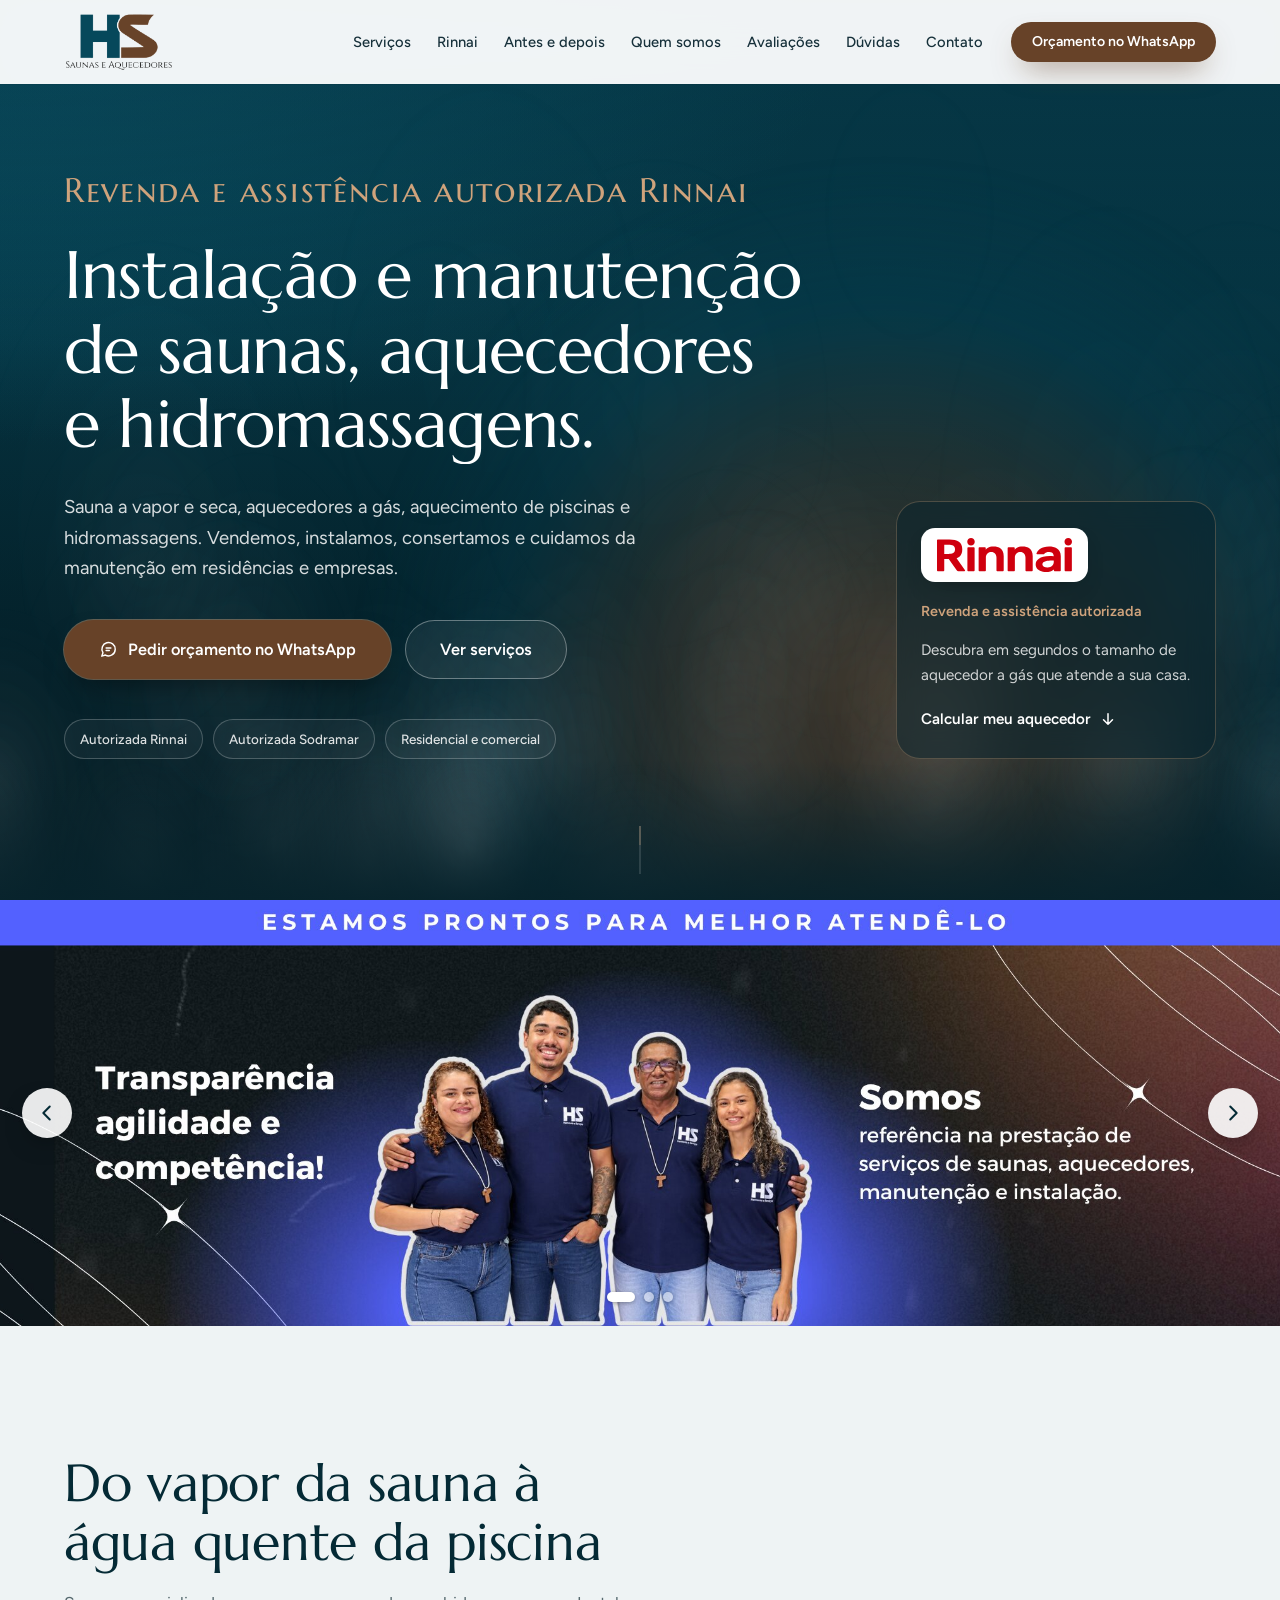
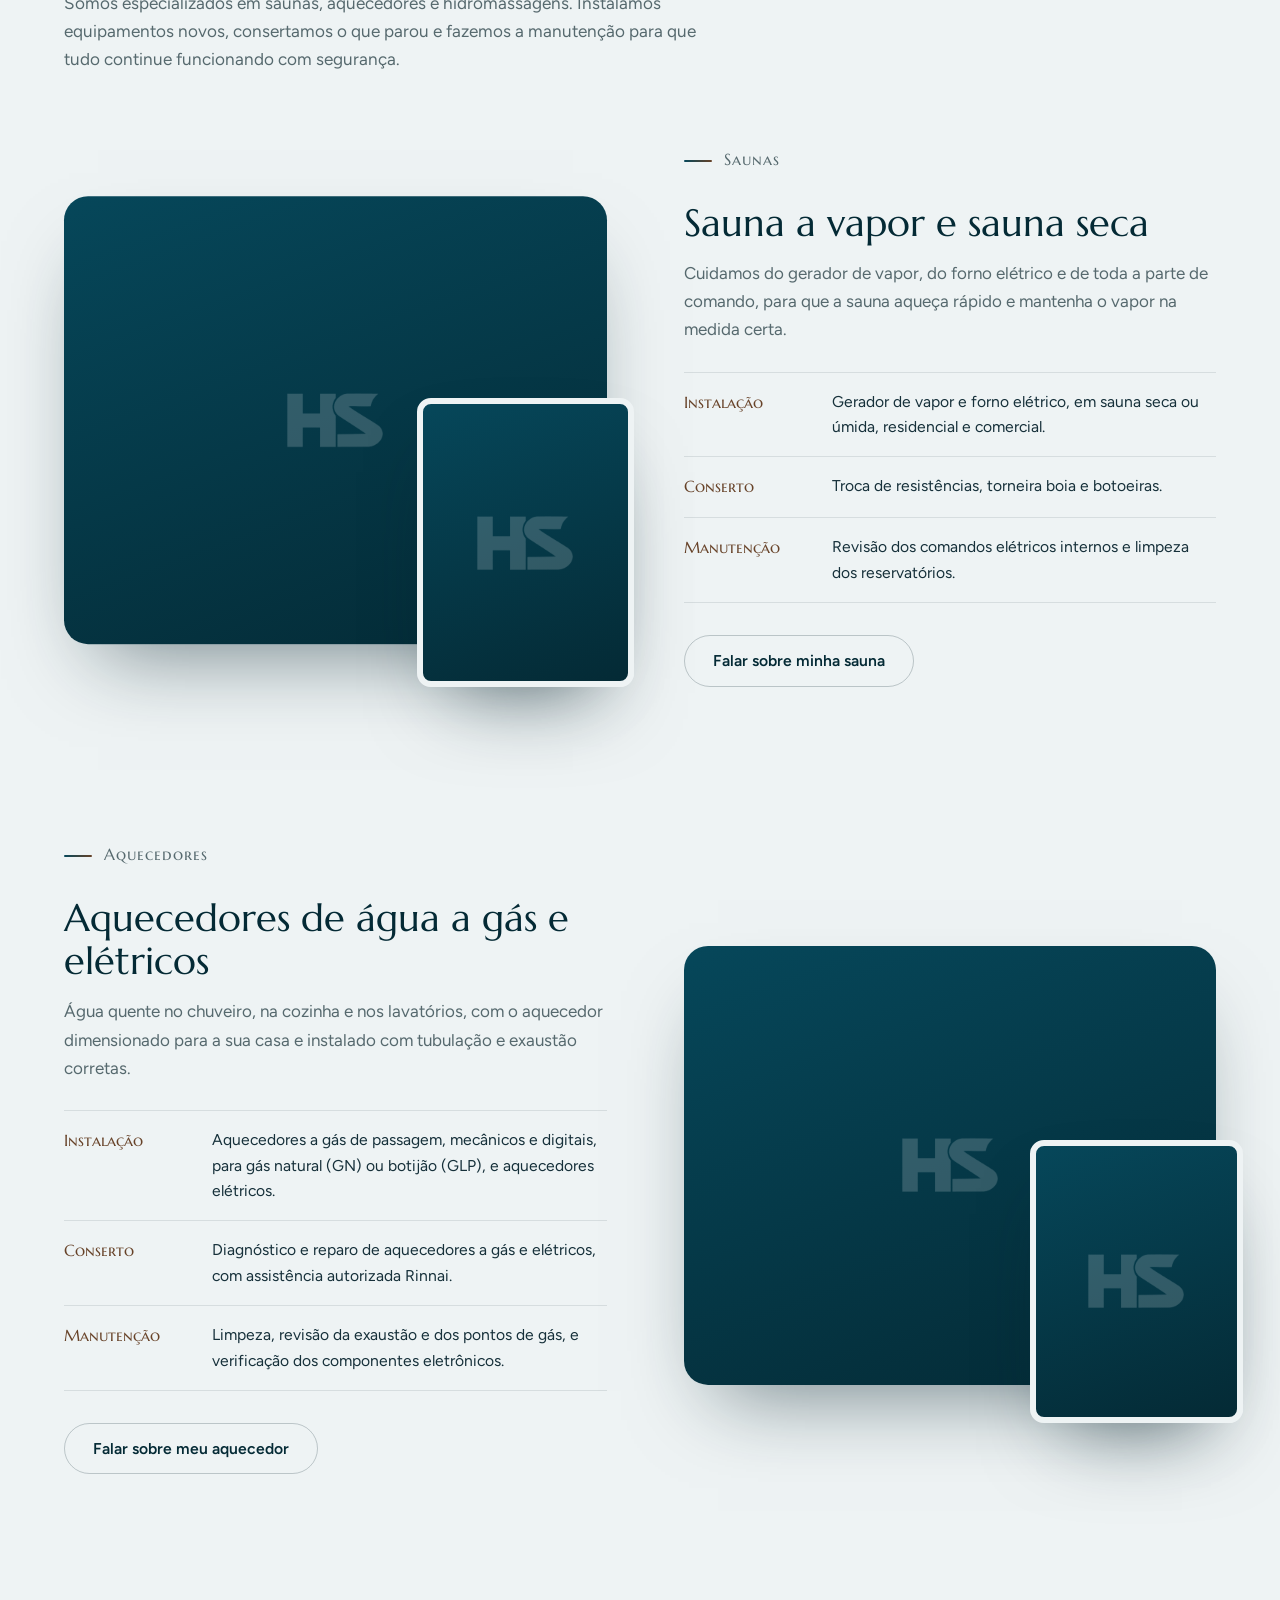
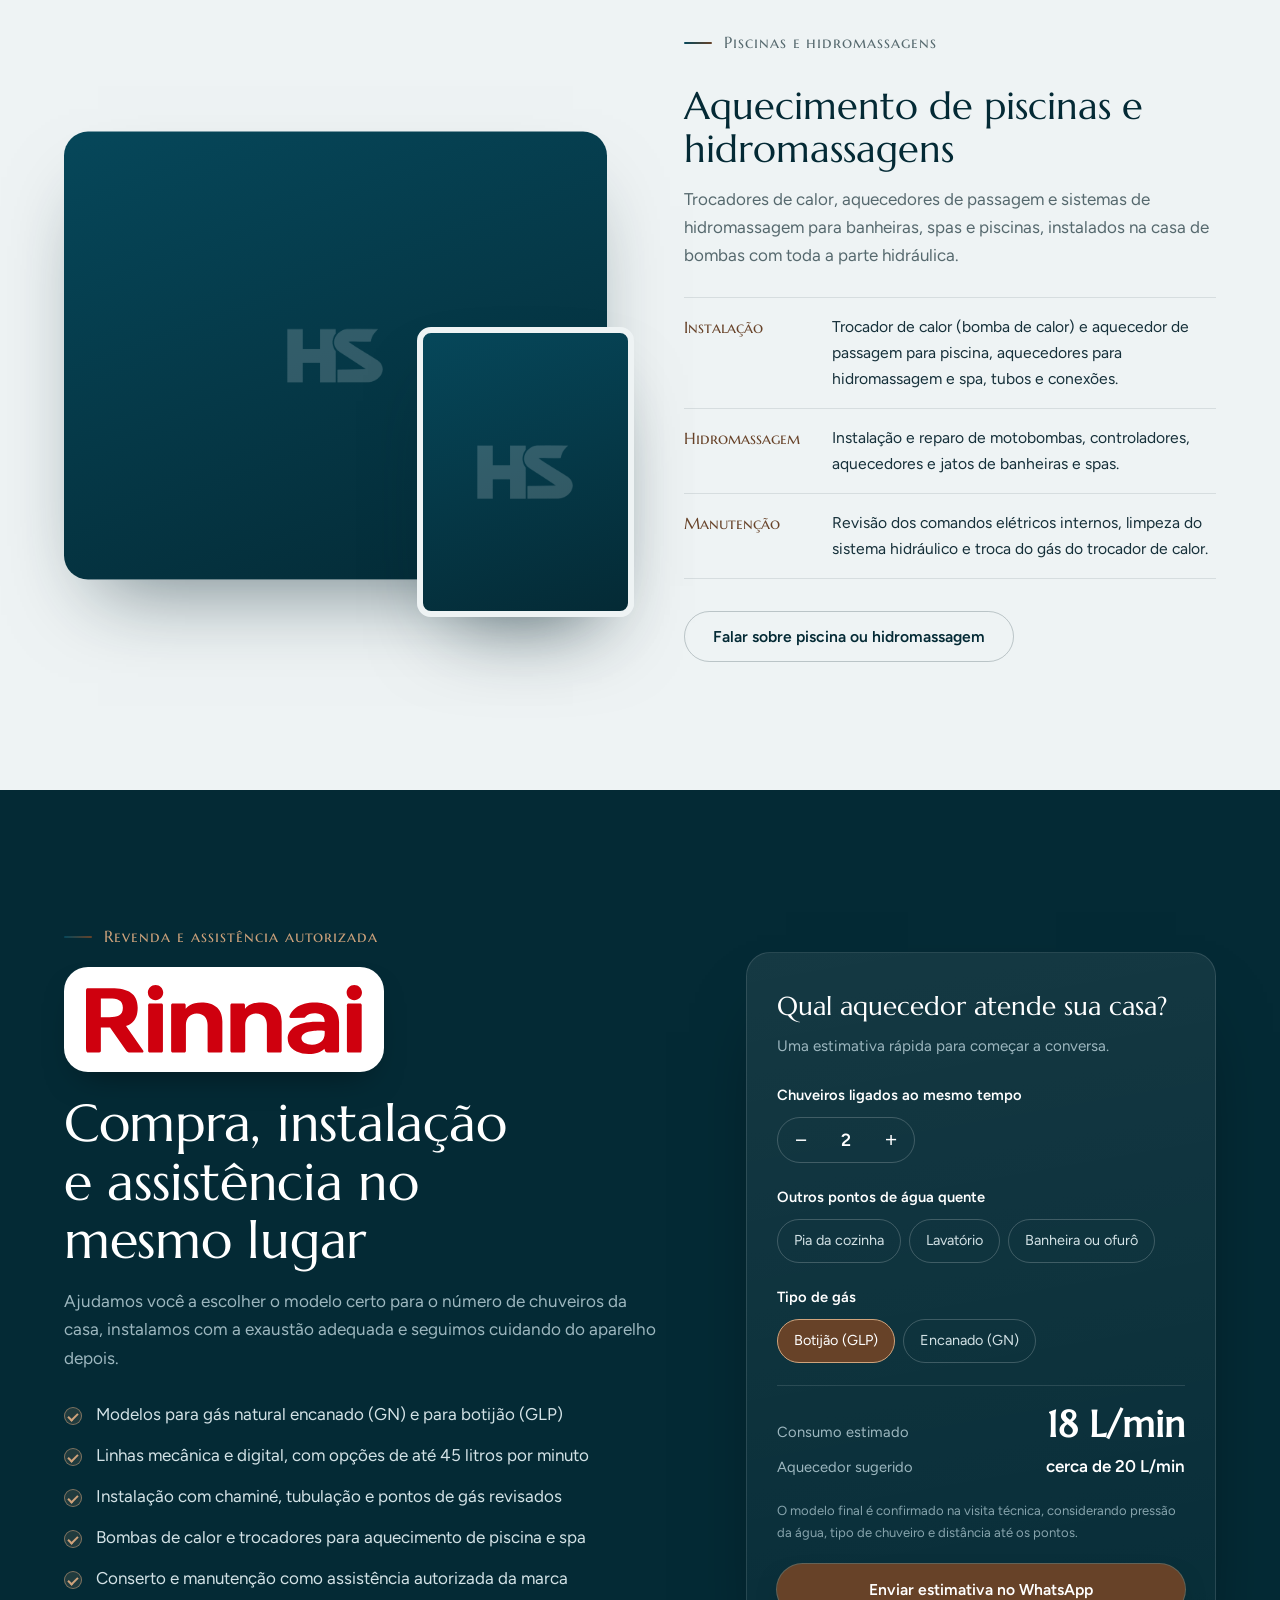
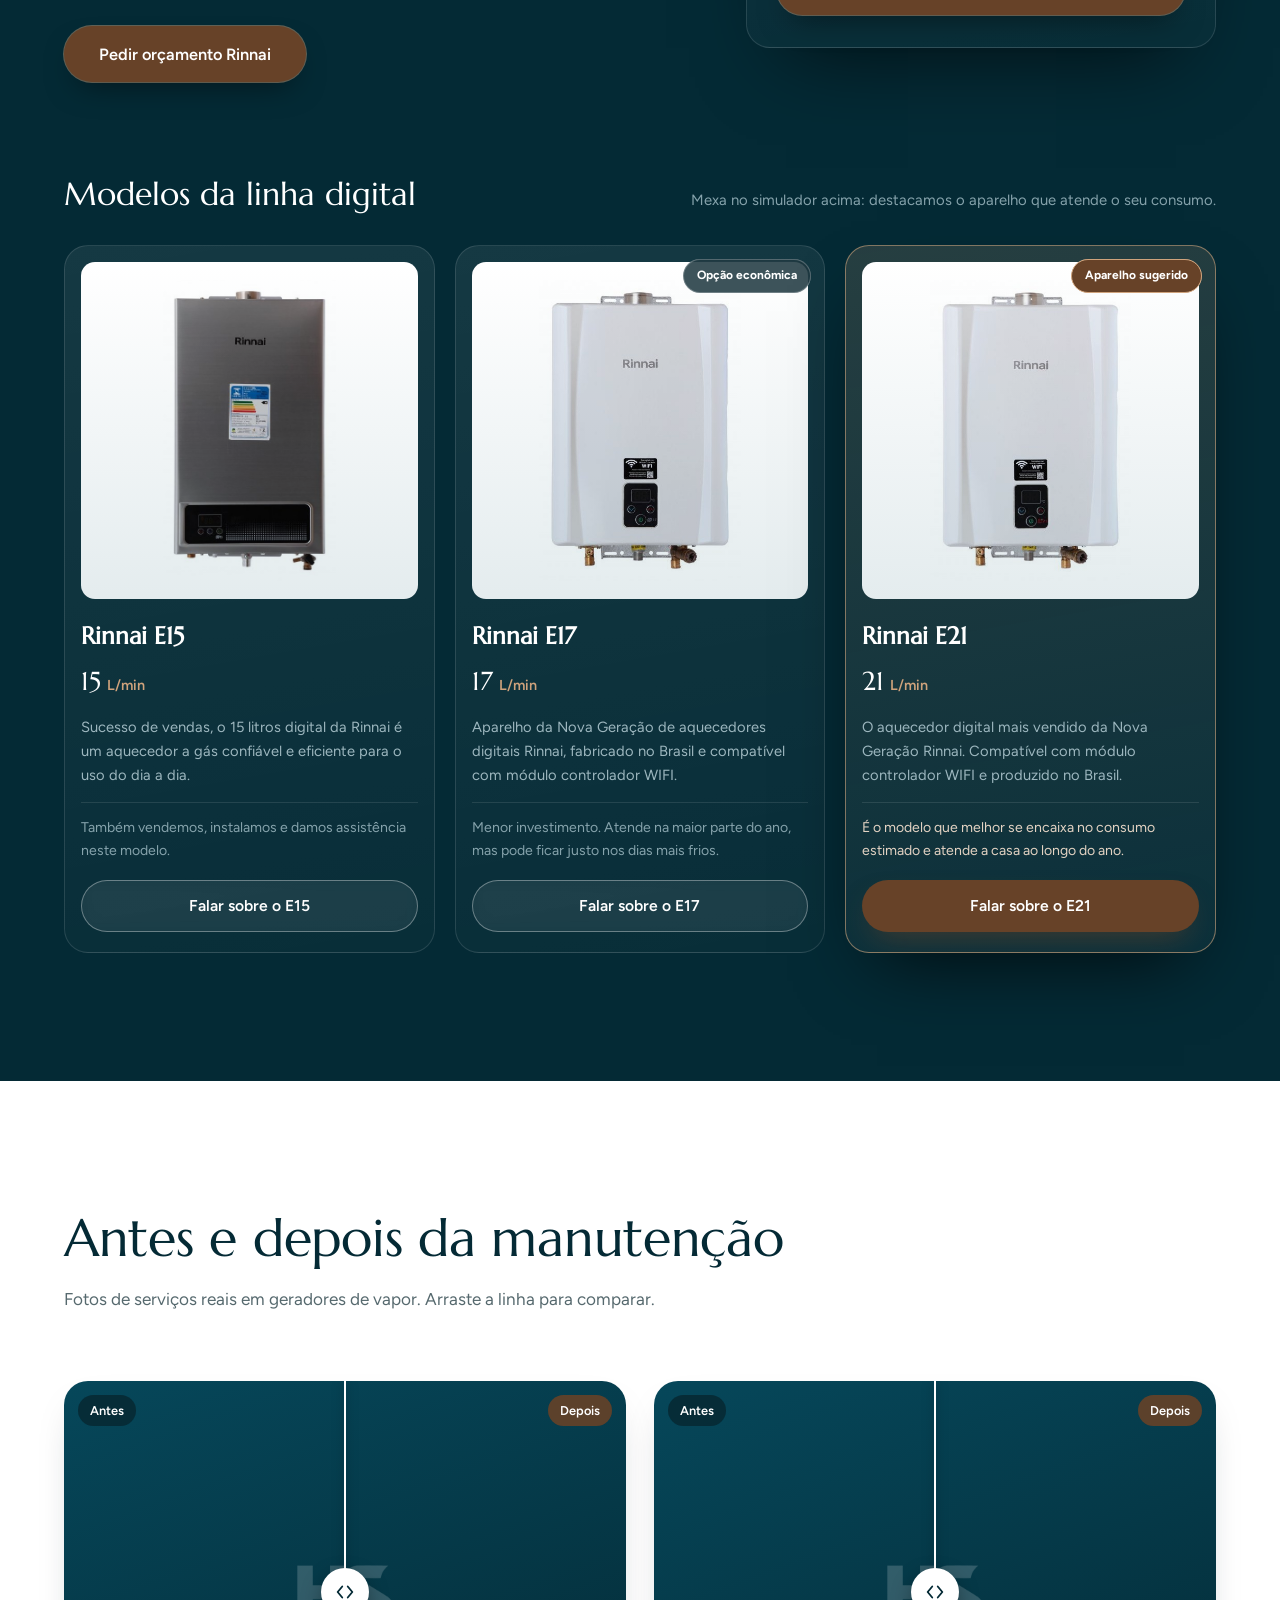
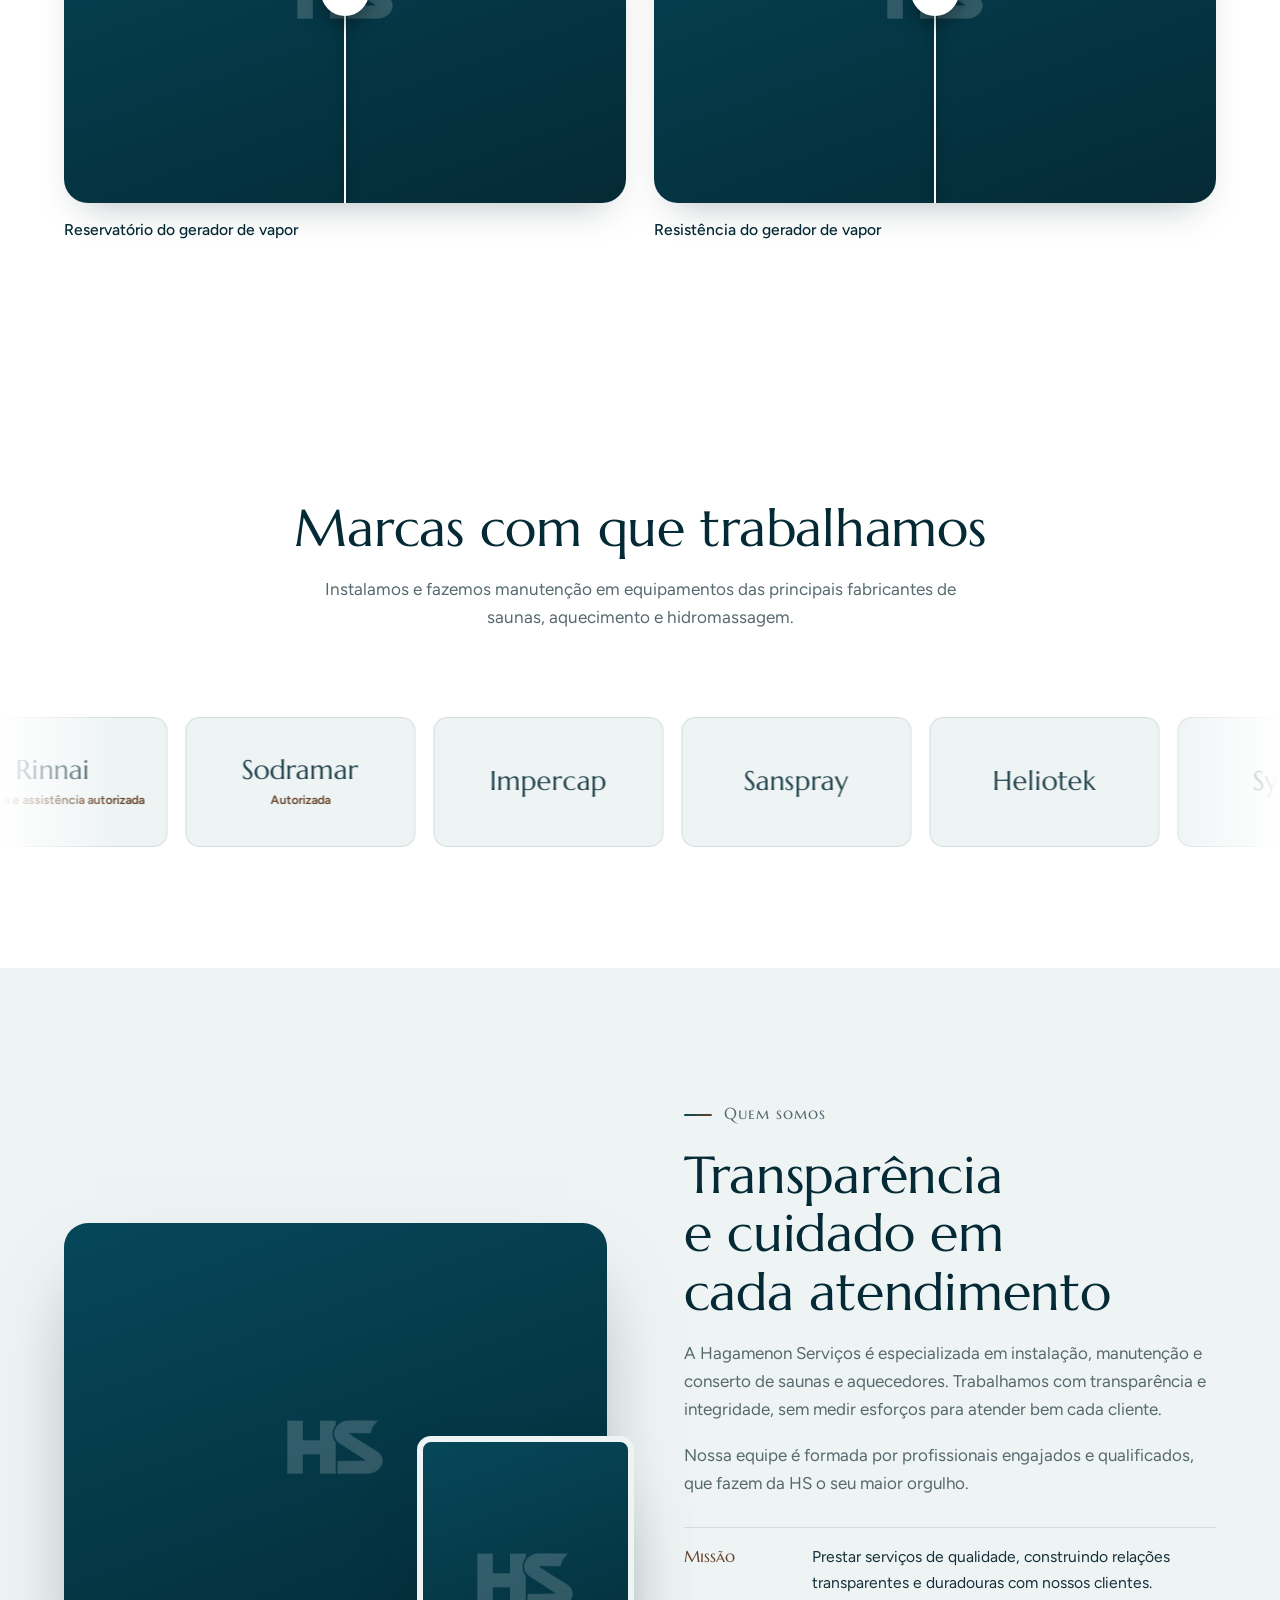
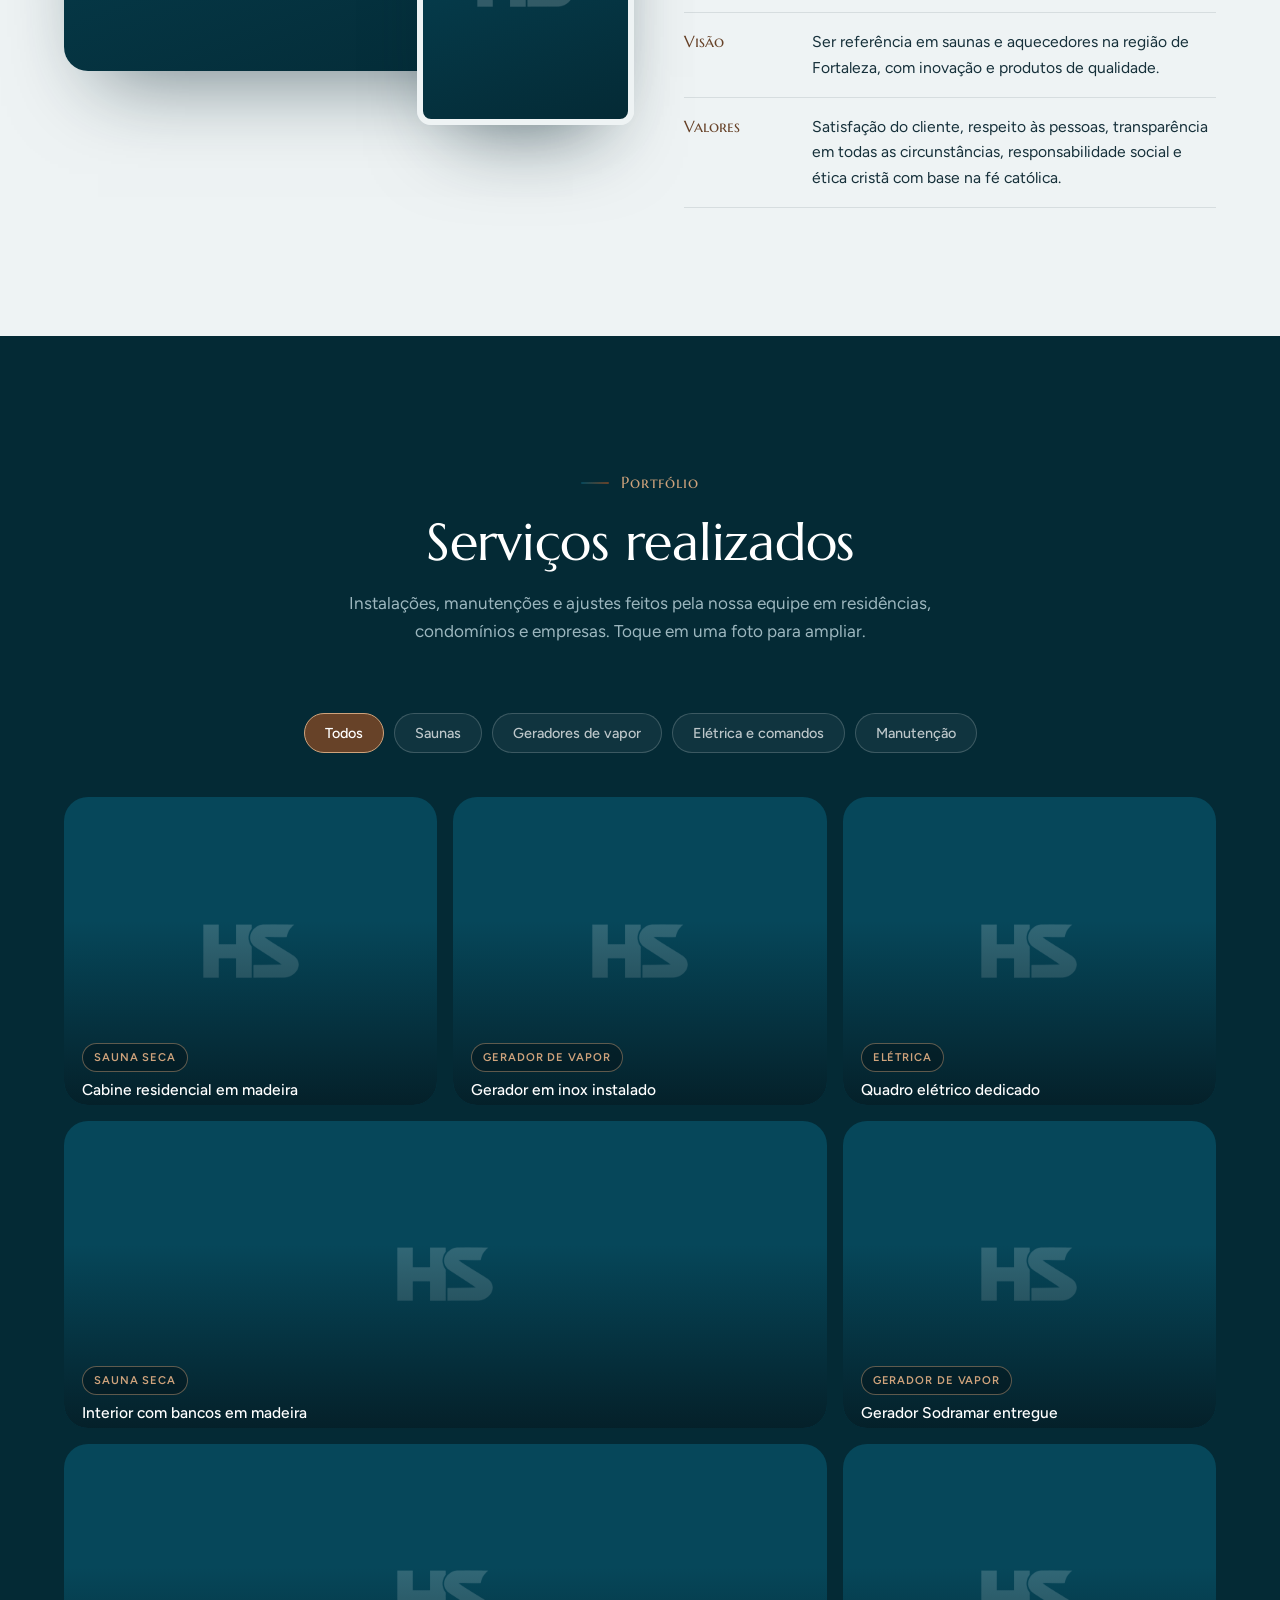
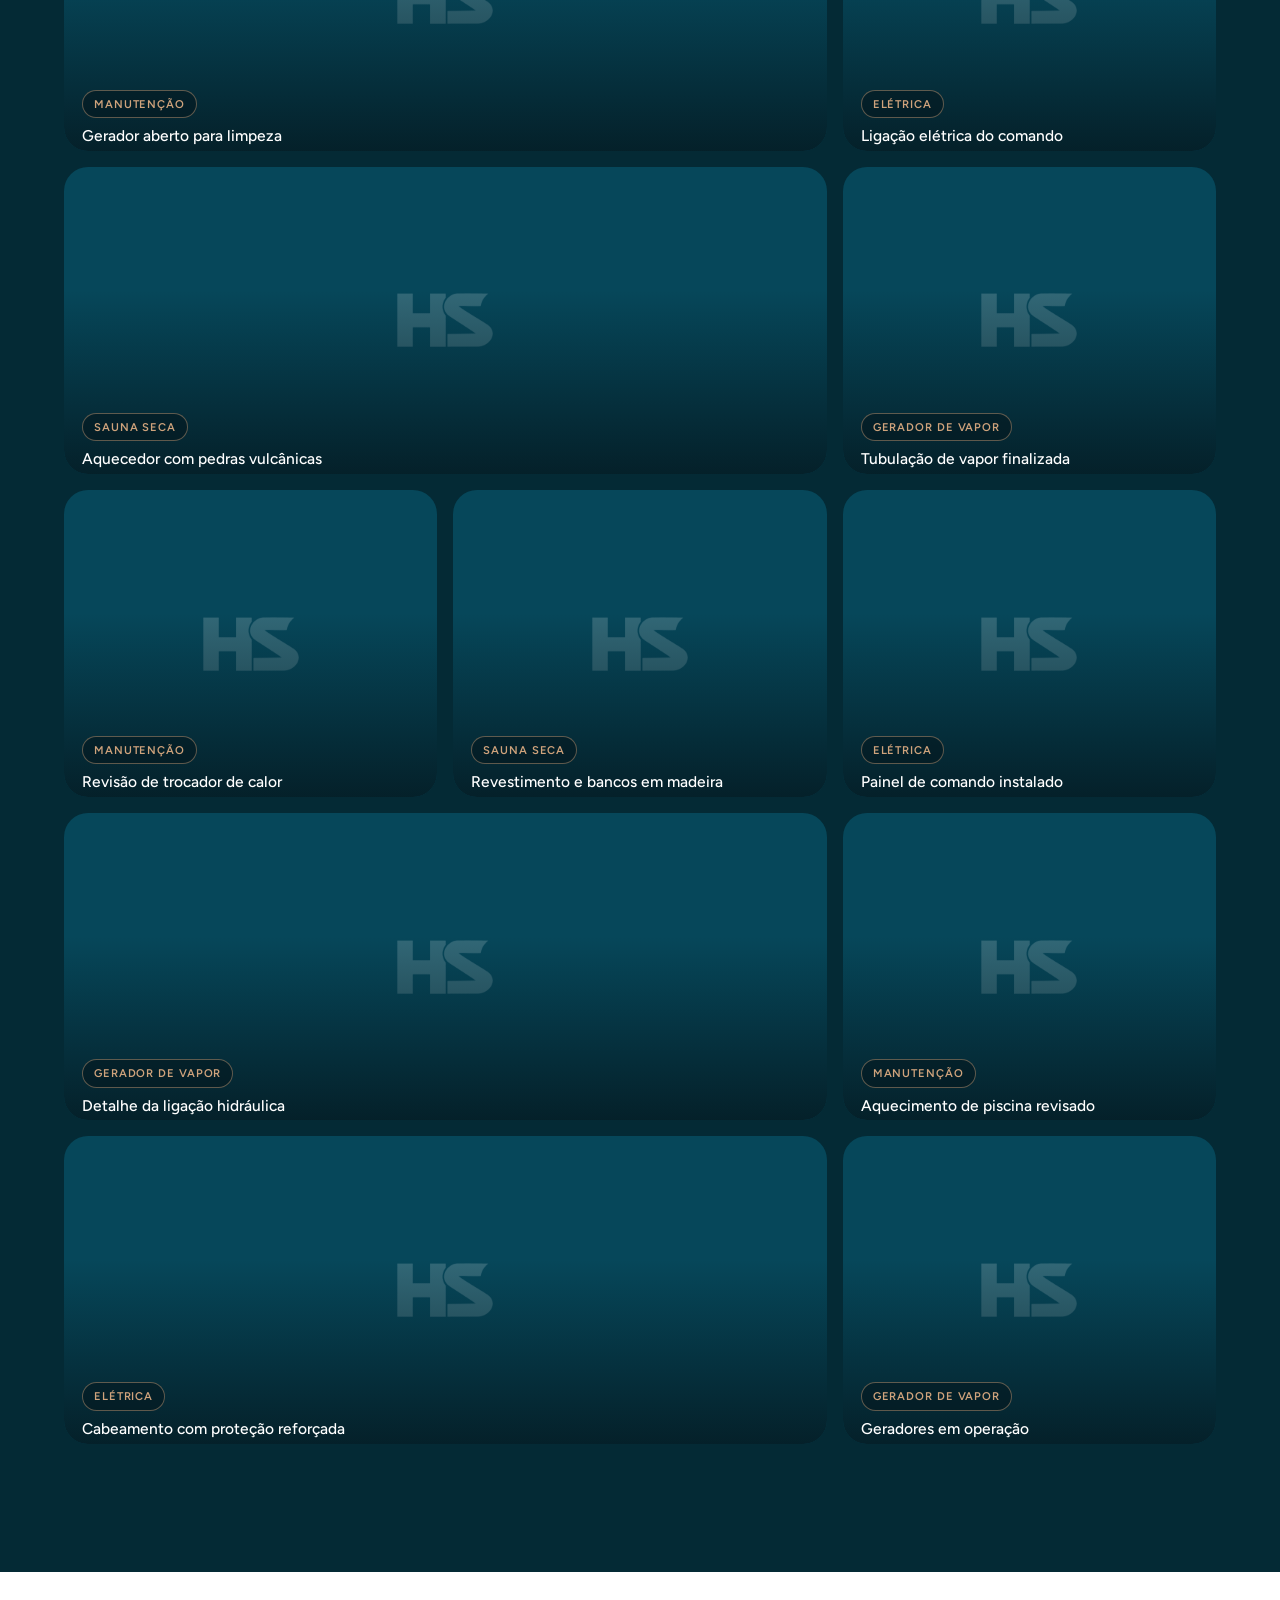
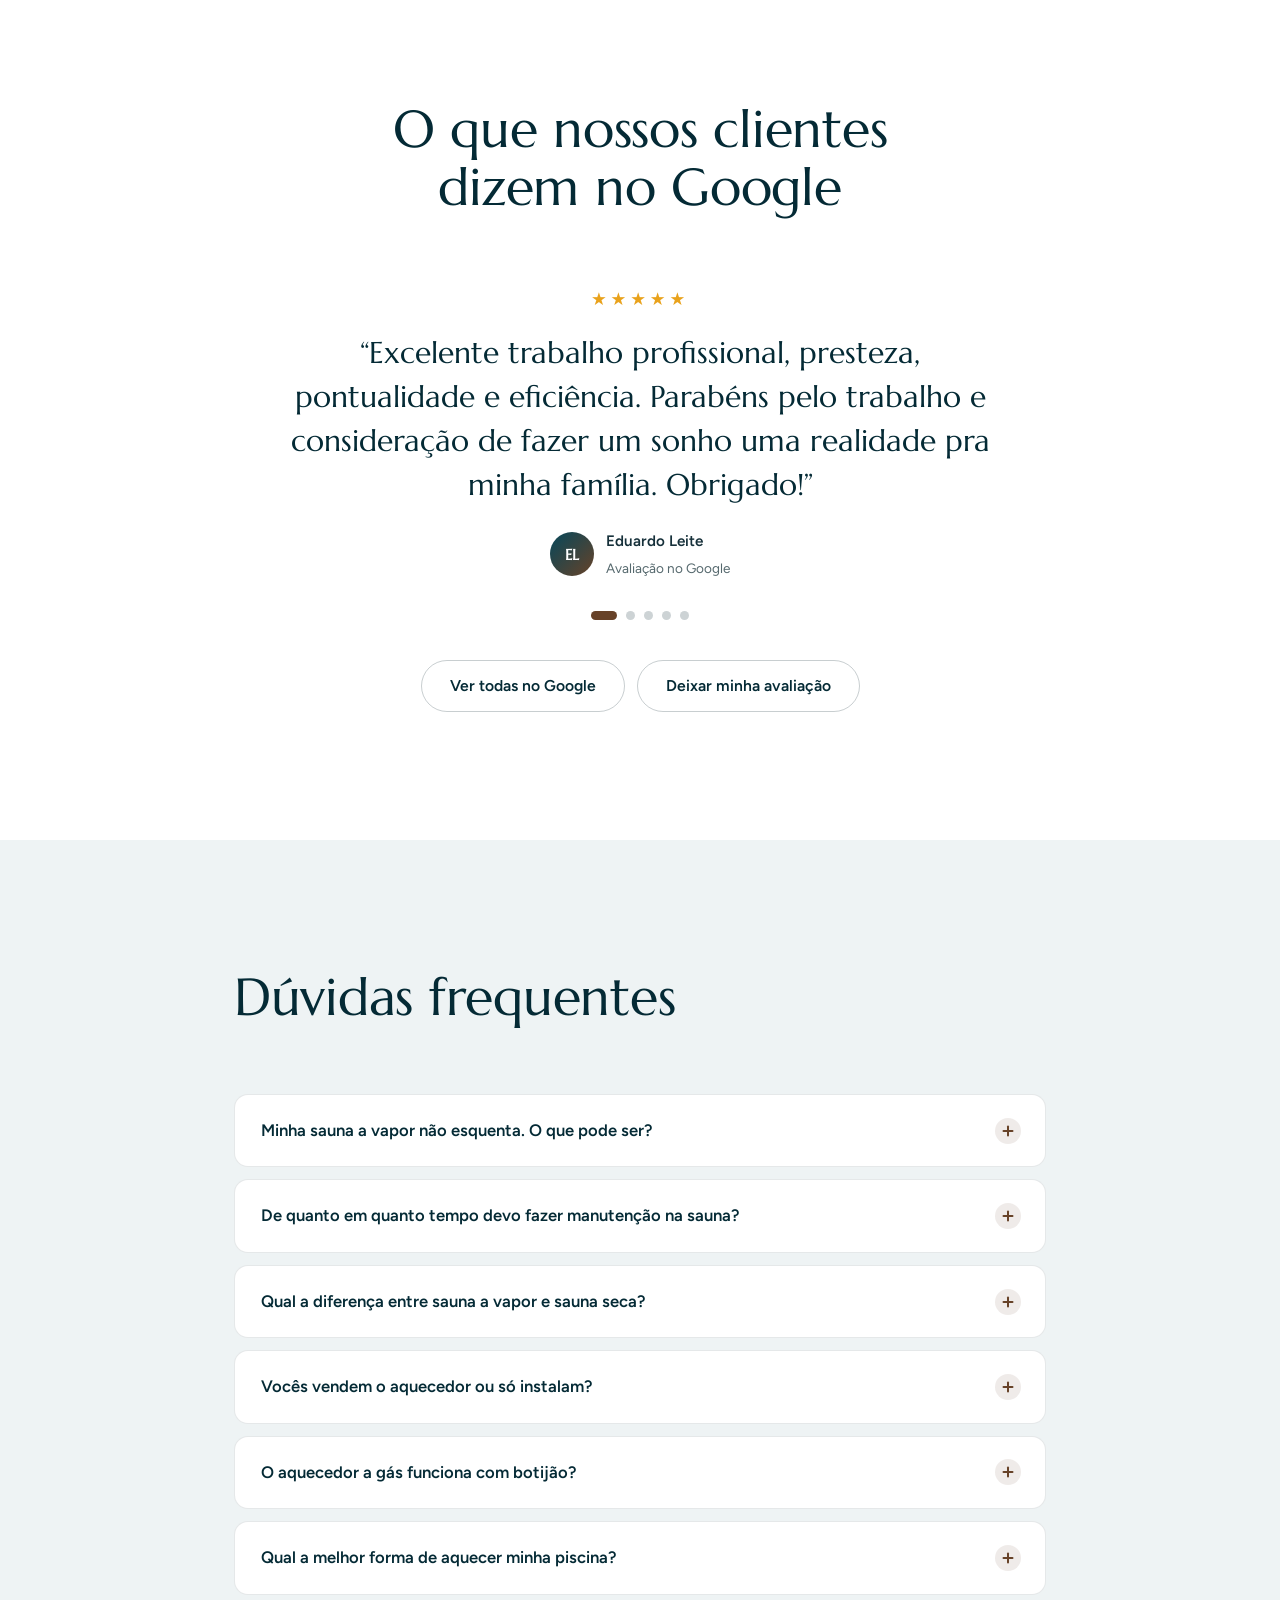
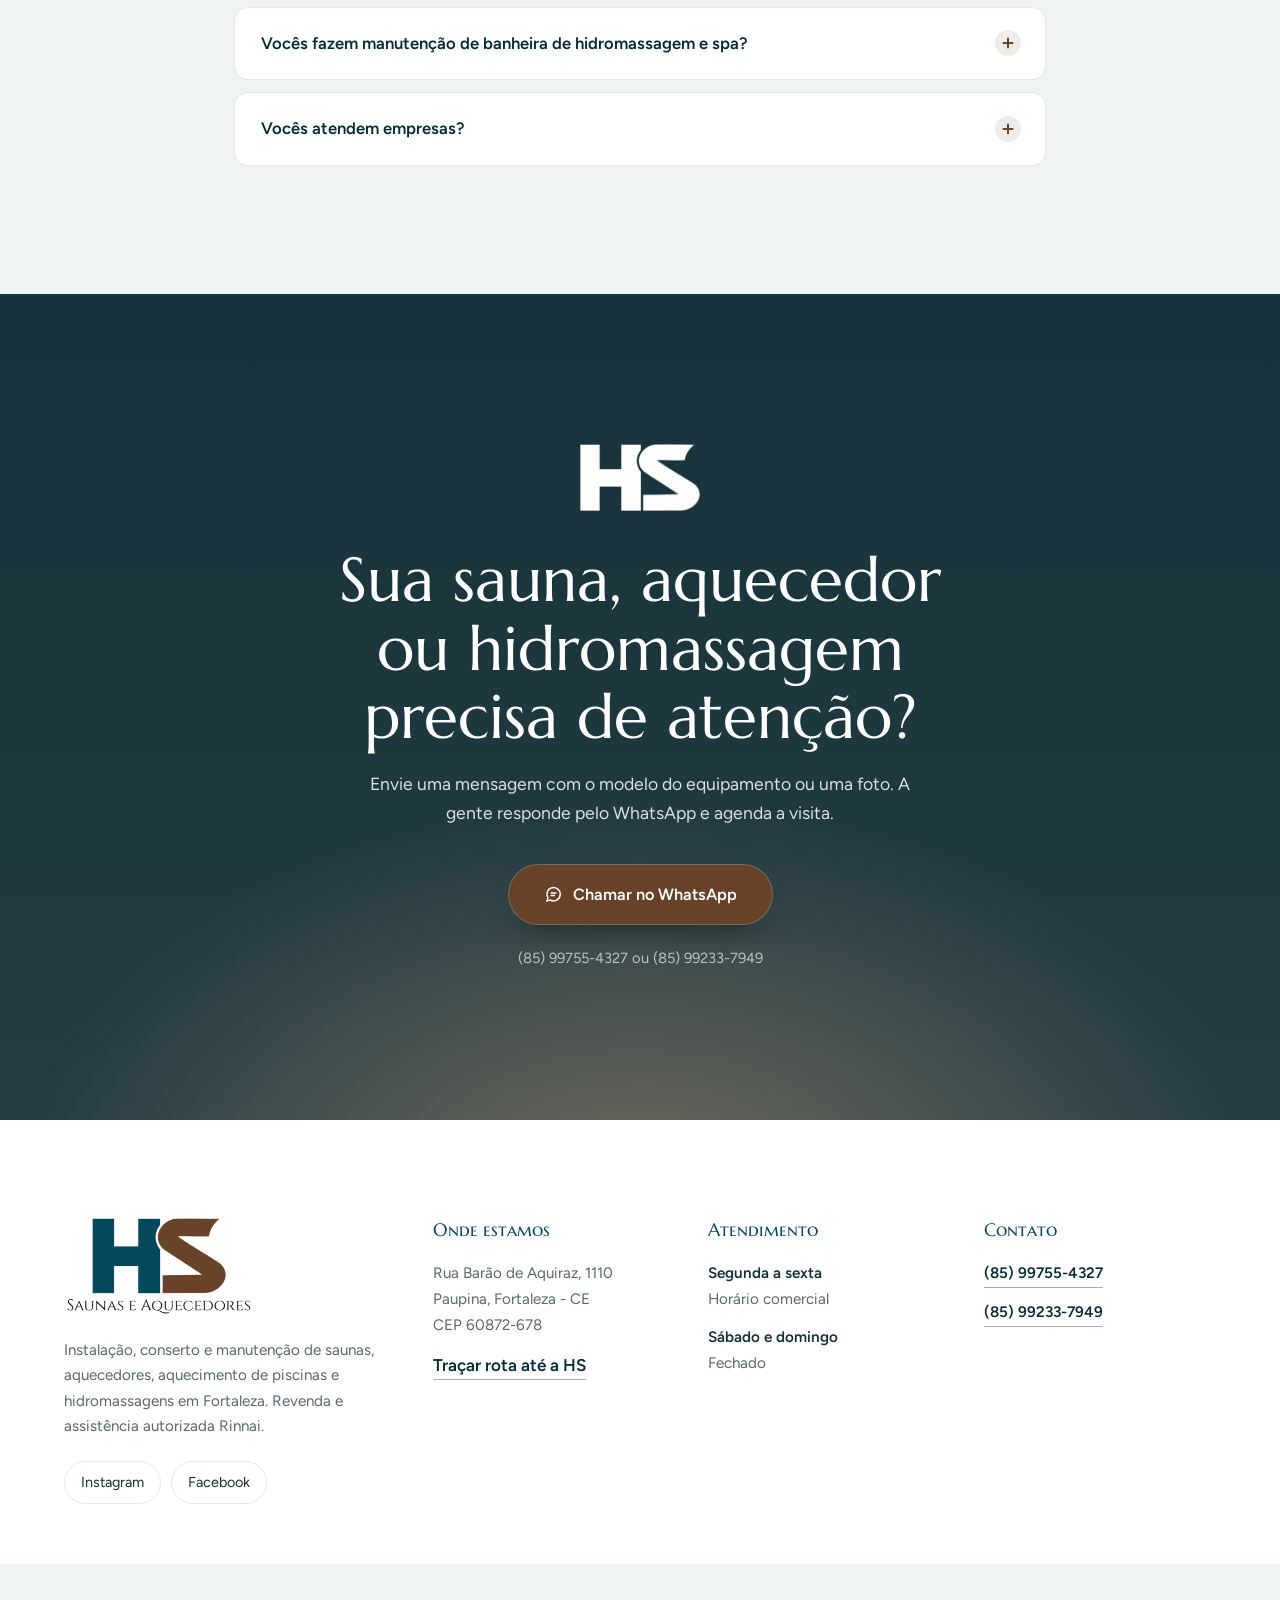
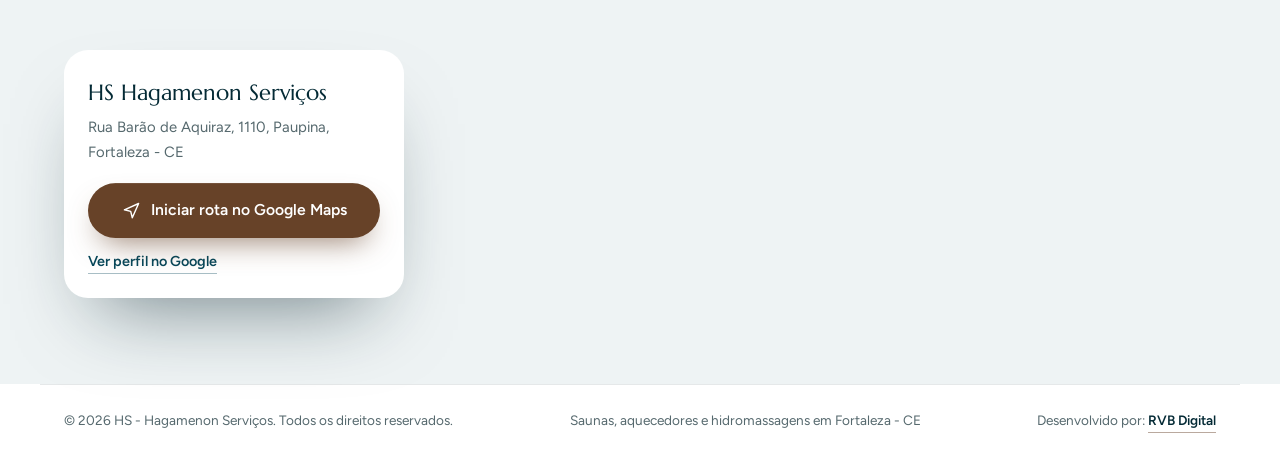
==== commit f53ae372: "Adiciona crédito RVB Digital no footer e melhora a barra de marcas Marcas ficam coloridas por padrão" ====
--- a/index.html
+++ b/index.html
@@ -621,6 +621,7 @@
   <div class="footer__bar">
     <p>© <span id="year">2026</span> HS - Hagamenon Serviços. Todos os direitos reservados.</p>
     <p>Saunas, aquecedores e hidromassagens em Fortaleza - CE</p>
+    <p>Desenvolvido por: <a class="footer__link" href="https://renato-bastos.vercel.app/" target="_blank" rel="noopener">RVB Digital</a></p>
   </div>
 </footer>
 
--- a/style.css
+++ b/style.css
@@ -410,19 +410,19 @@
 
 /* ---------- logos marquee ---------- */
 .section--logos{padding-bottom:clamp(70px,8vw,110px)}
-.logos{position:relative;overflow:hidden;padding:18px 0;-webkit-mask-image:linear-gradient(90deg,transparent,#000 9%,#000 91%,transparent);mask-image:linear-gradient(90deg,transparent,#000 9%,#000 91%,transparent)}
-.logos__track{display:flex;width:max-content;animation:marquee 48s linear infinite}
-.logos:hover .logos__track,.logos:focus-within .logos__track{animation-play-state:paused}
-@keyframes marquee{from{transform:translateX(0)}to{transform:translateX(-50%)}}
+.logos{position:relative;overflow:hidden;padding:18px 0;cursor:grab;-webkit-mask-image:linear-gradient(90deg,transparent,#000 9%,#000 91%,transparent);mask-image:linear-gradient(90deg,transparent,#000 9%,#000 91%,transparent)}
+.logos.is-dragging{cursor:grabbing}
+.logos__track{display:flex;width:max-content;will-change:transform}
 .logo-card{position:relative;flex:none;width:230px;height:130px;margin-right:18px;display:flex;flex-direction:column;align-items:center;justify-content:center;gap:8px;padding:18px;border-radius:var(--r);background:var(--vapor);border:1px solid var(--line);transition:transform .5s var(--ease-out),box-shadow .5s,background .4s,border-color .4s}
-.logo-card img{max-width:150px;max-height:52px;width:auto;height:auto;object-fit:contain;filter:grayscale(1);opacity:.55;transition:filter .45s,opacity .45s,transform .5s var(--ease-out)}
-.logo-card__name{display:none;font-family:var(--font-display);font-size:1.7rem;line-height:1;color:var(--ink);opacity:.5;transition:opacity .45s,color .45s}
+.logo-card img{max-width:150px;max-height:52px;width:auto;height:auto;object-fit:contain;filter:none;opacity:1;transition:transform .5s var(--ease-out);pointer-events:none;-webkit-user-drag:none}
+.logo-card__name{display:none;font-family:var(--font-display);font-size:1.7rem;line-height:1;color:var(--ink);opacity:.85;transition:opacity .45s,color .45s}
 .logo-card.no-logo img{display:none}
 .logo-card.no-logo .logo-card__name{display:block}
 .logo-card small{font-size:.76rem;font-weight:600;color:var(--wood);text-align:center;line-height:1.3}
-.logo-card:hover{transform:translateY(-8px);background:#fff;border-color:rgba(103,66,40,.35);box-shadow:var(--shadow);z-index:2}
-.logo-card:hover img{filter:none;opacity:1;transform:scale(1.1)}
-.logo-card:hover .logo-card__name{opacity:1;color:var(--teal)}
+.logo-card:hover,.logo-card.is-active{transform:translateY(-8px) scale(1.12);background:#fff;border-color:rgba(103,66,40,.35);box-shadow:var(--shadow);z-index:2}
+.logo-card:hover img,.logo-card.is-active img{transform:scale(1.1)}
+.logo-card:hover .logo-card__name,.logo-card.is-active .logo-card__name{opacity:1;color:var(--teal)}
+.logo-card.is-active{border-color:var(--teal)}
 
 /* ---------- responsive ---------- */
 @media (max-width:1100px){
